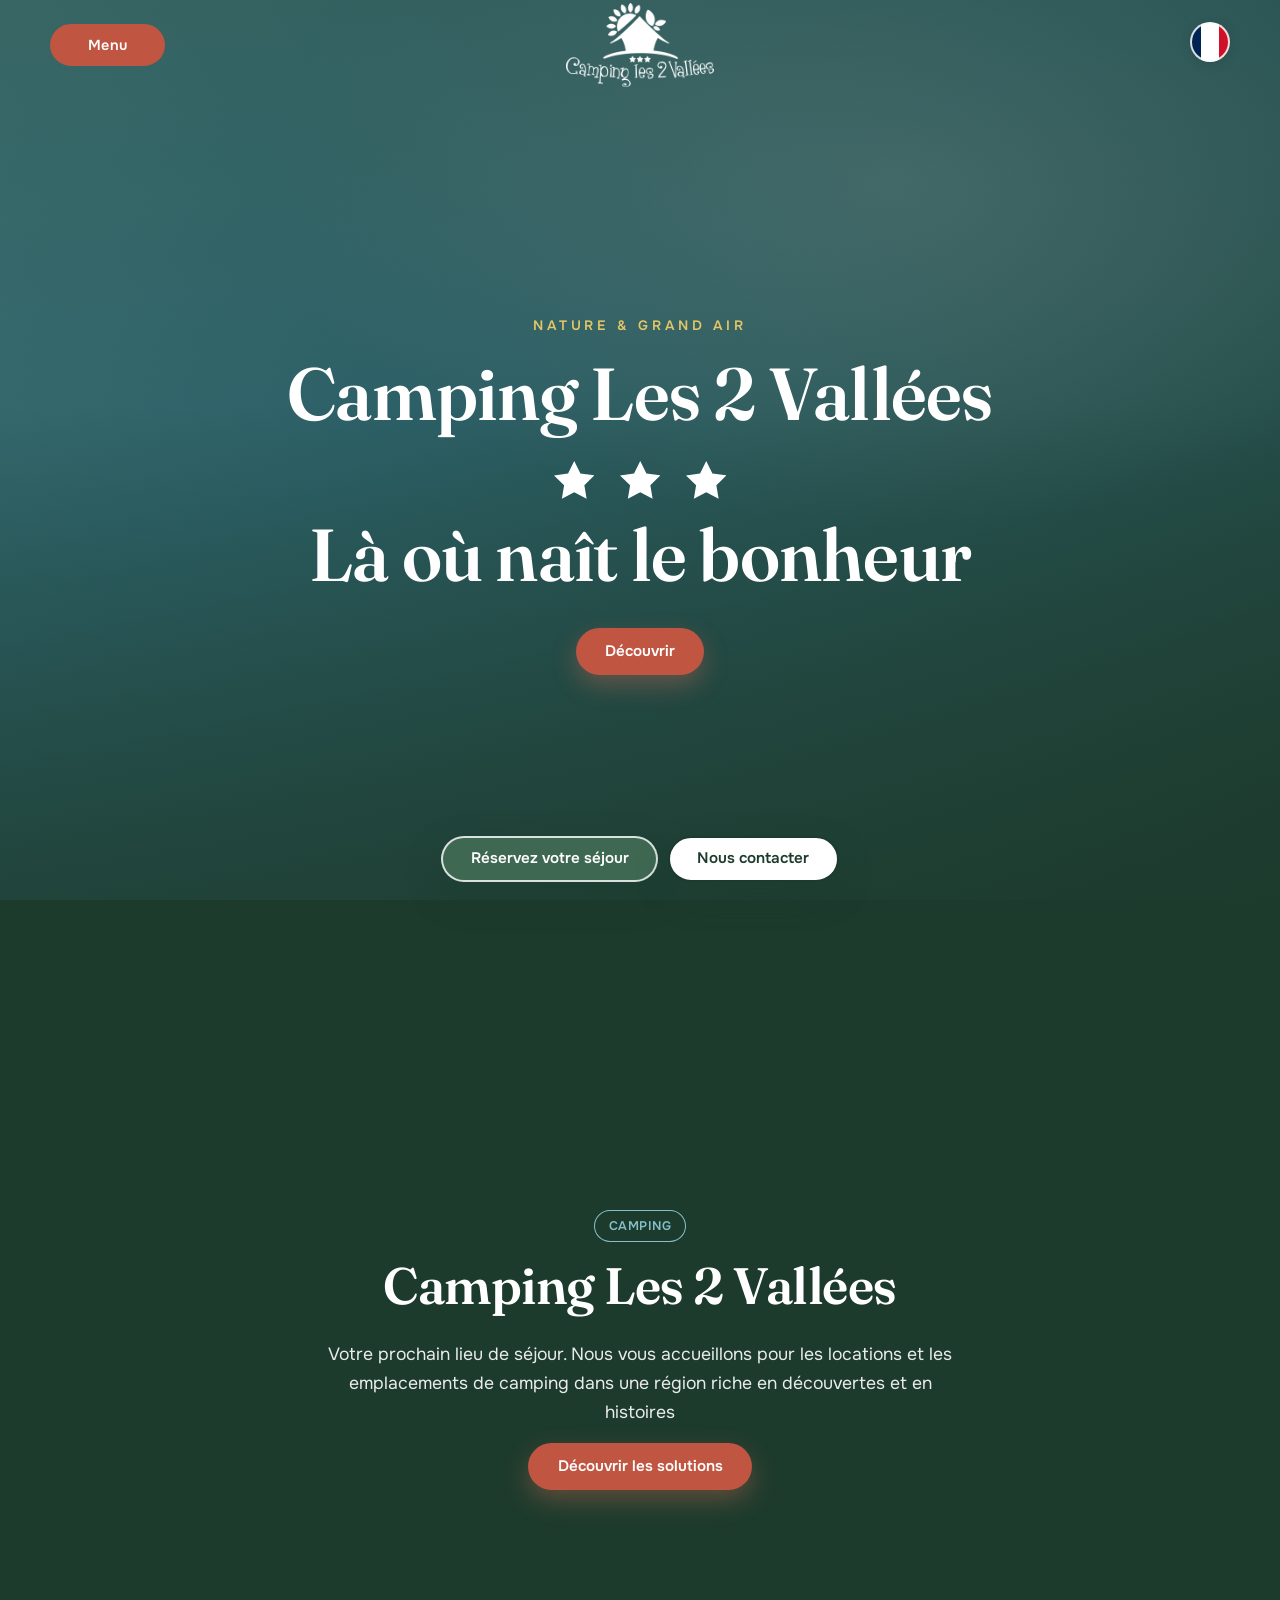
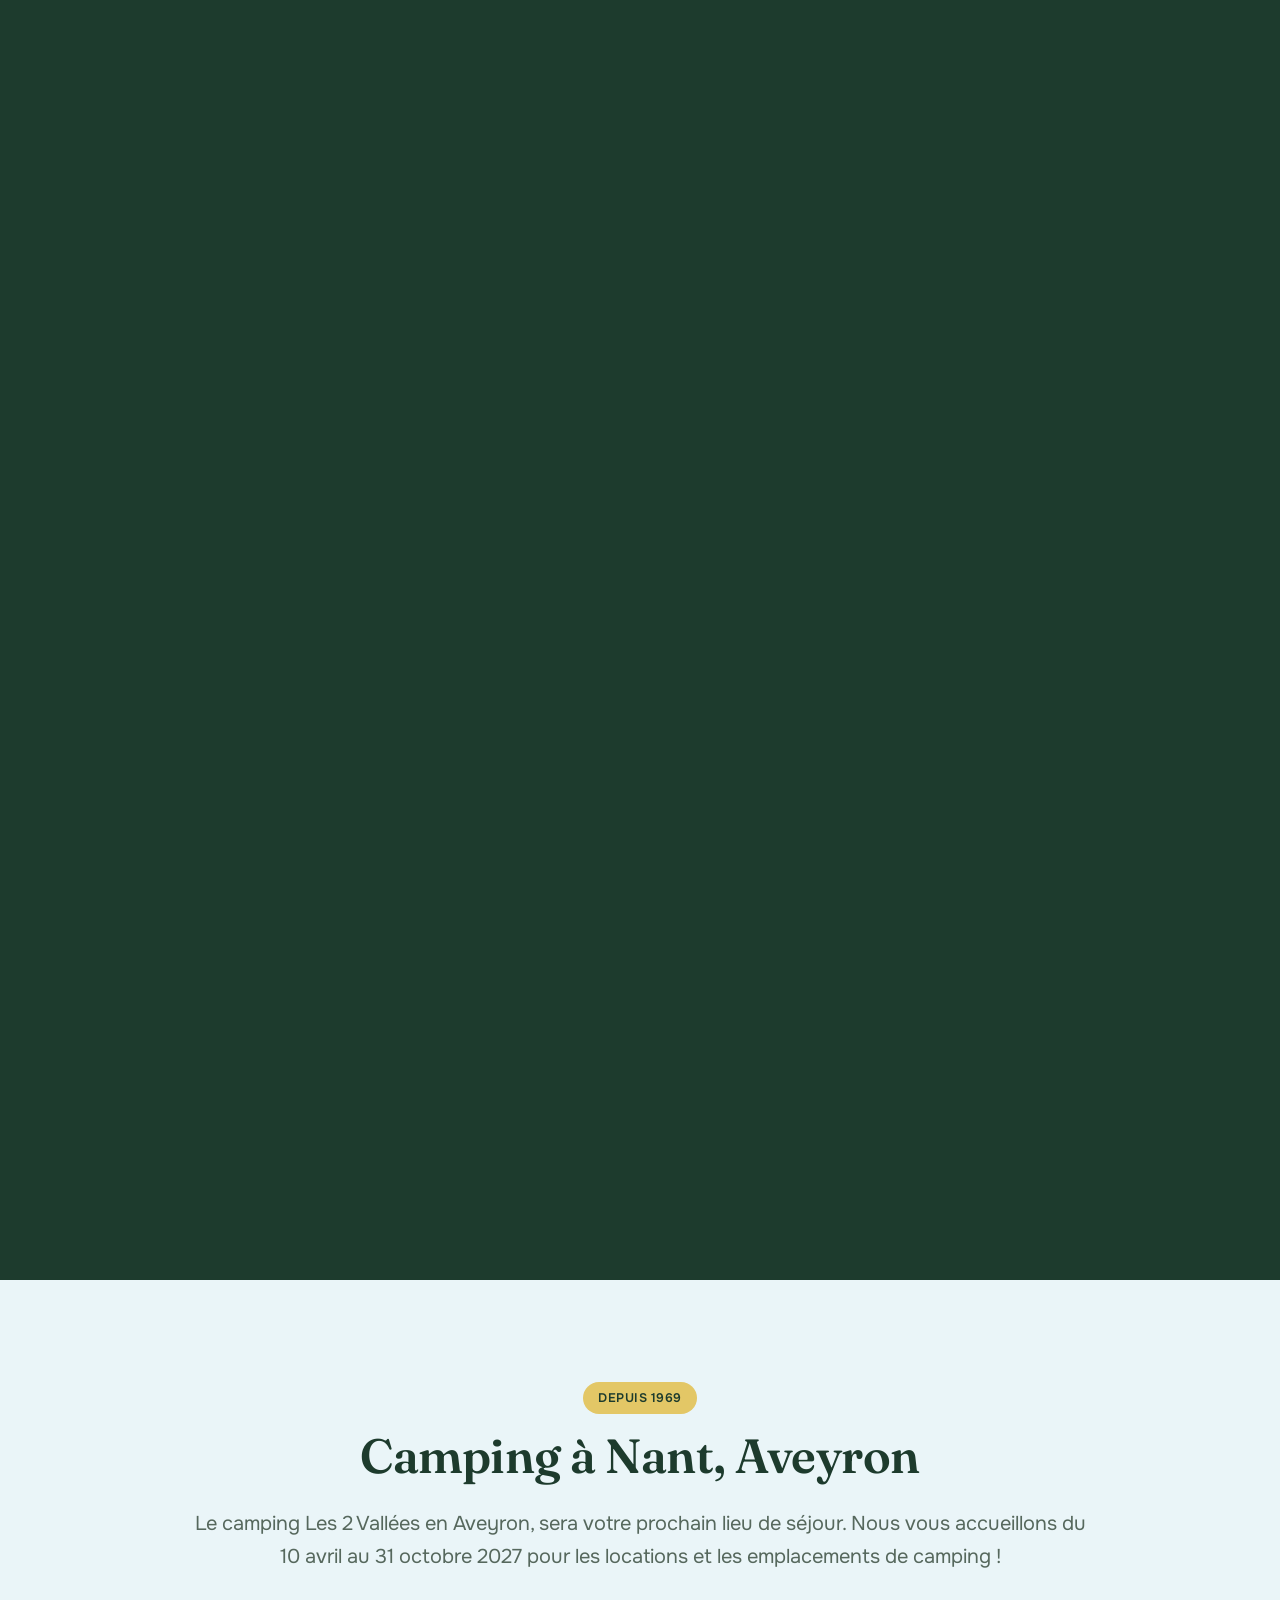
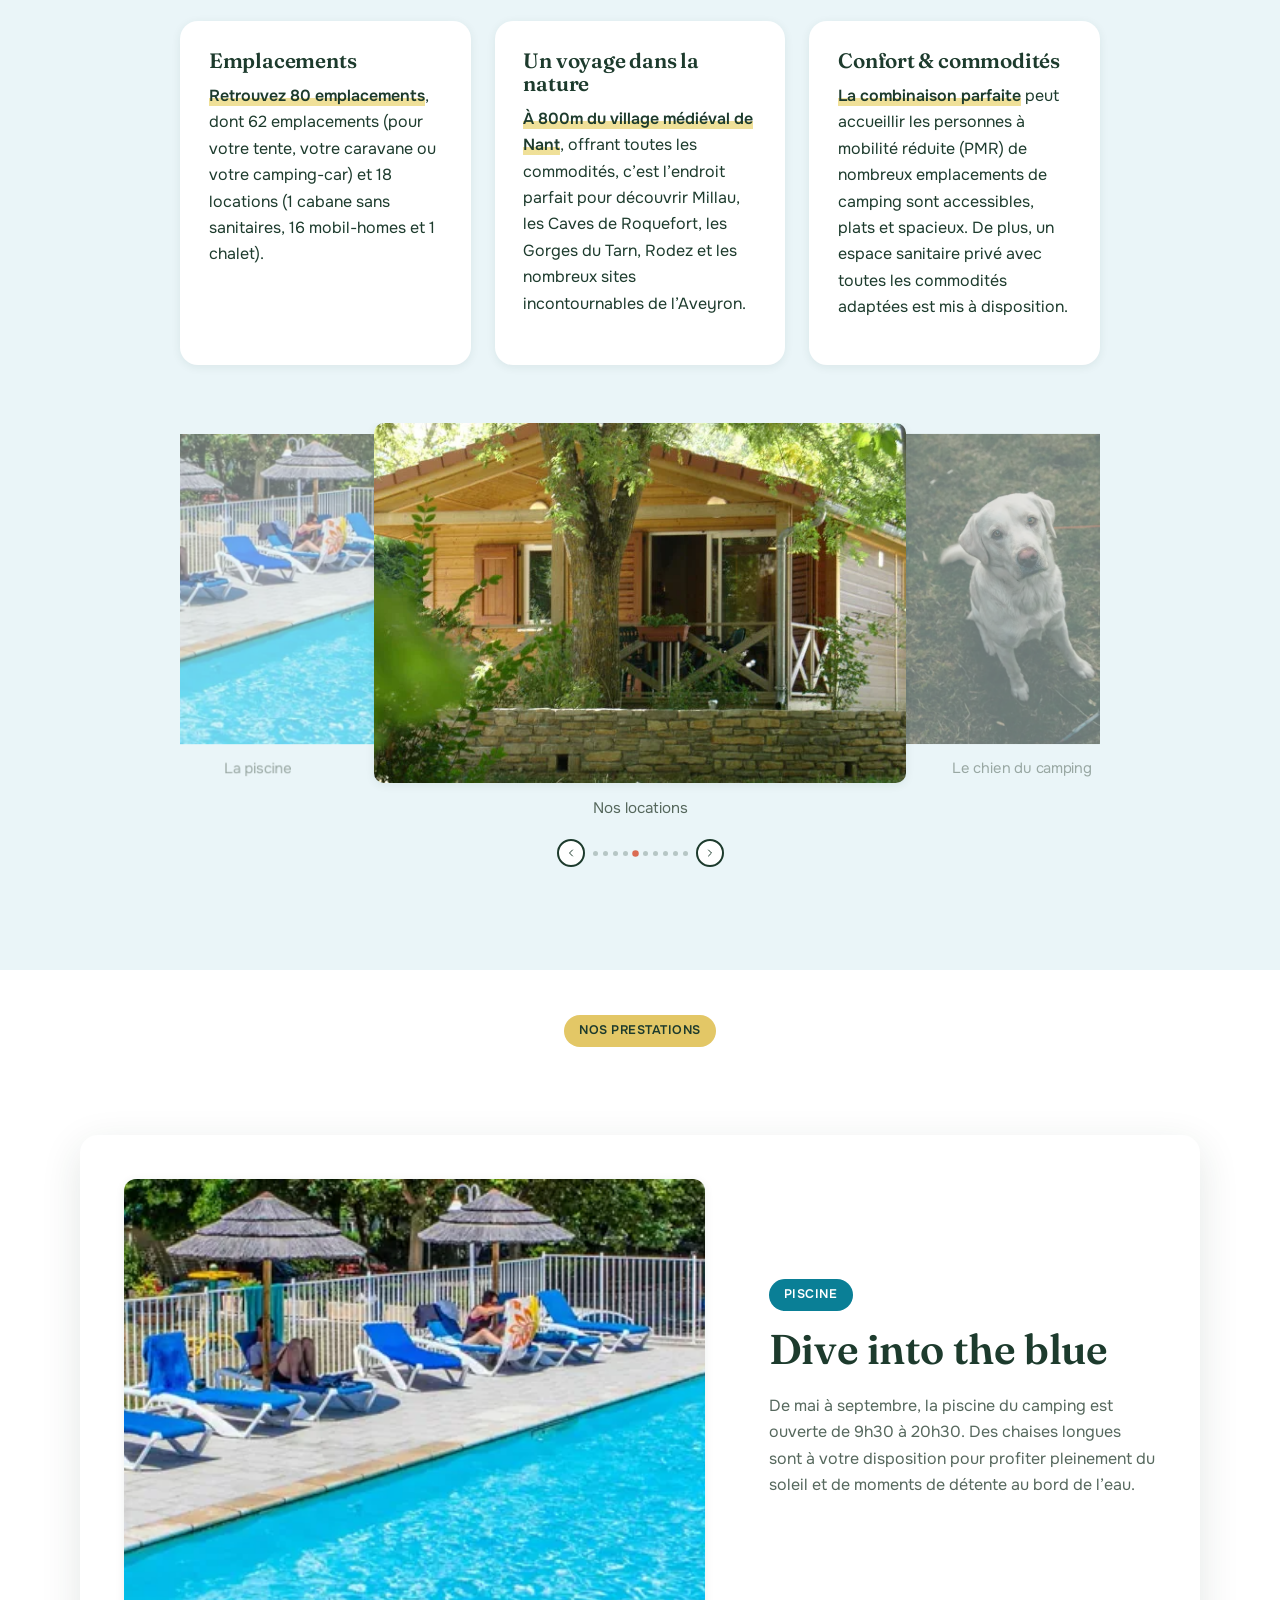
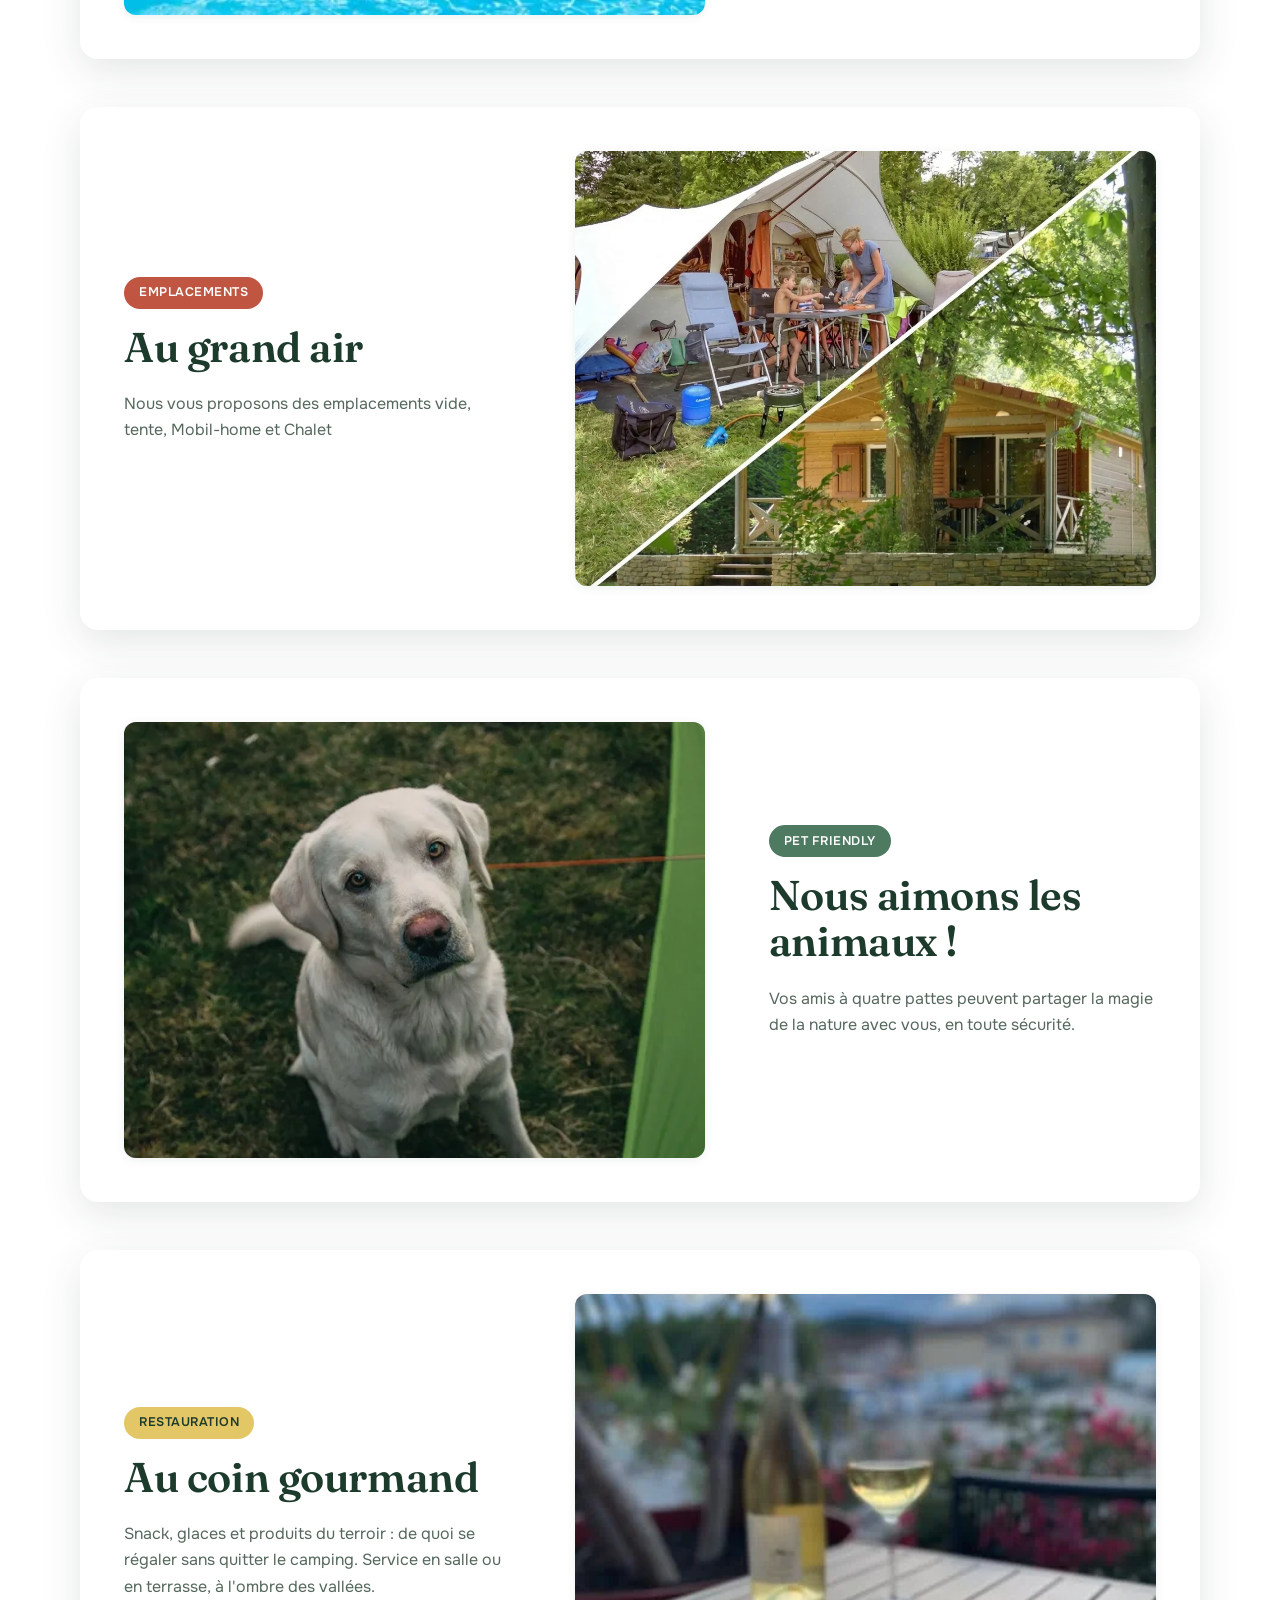
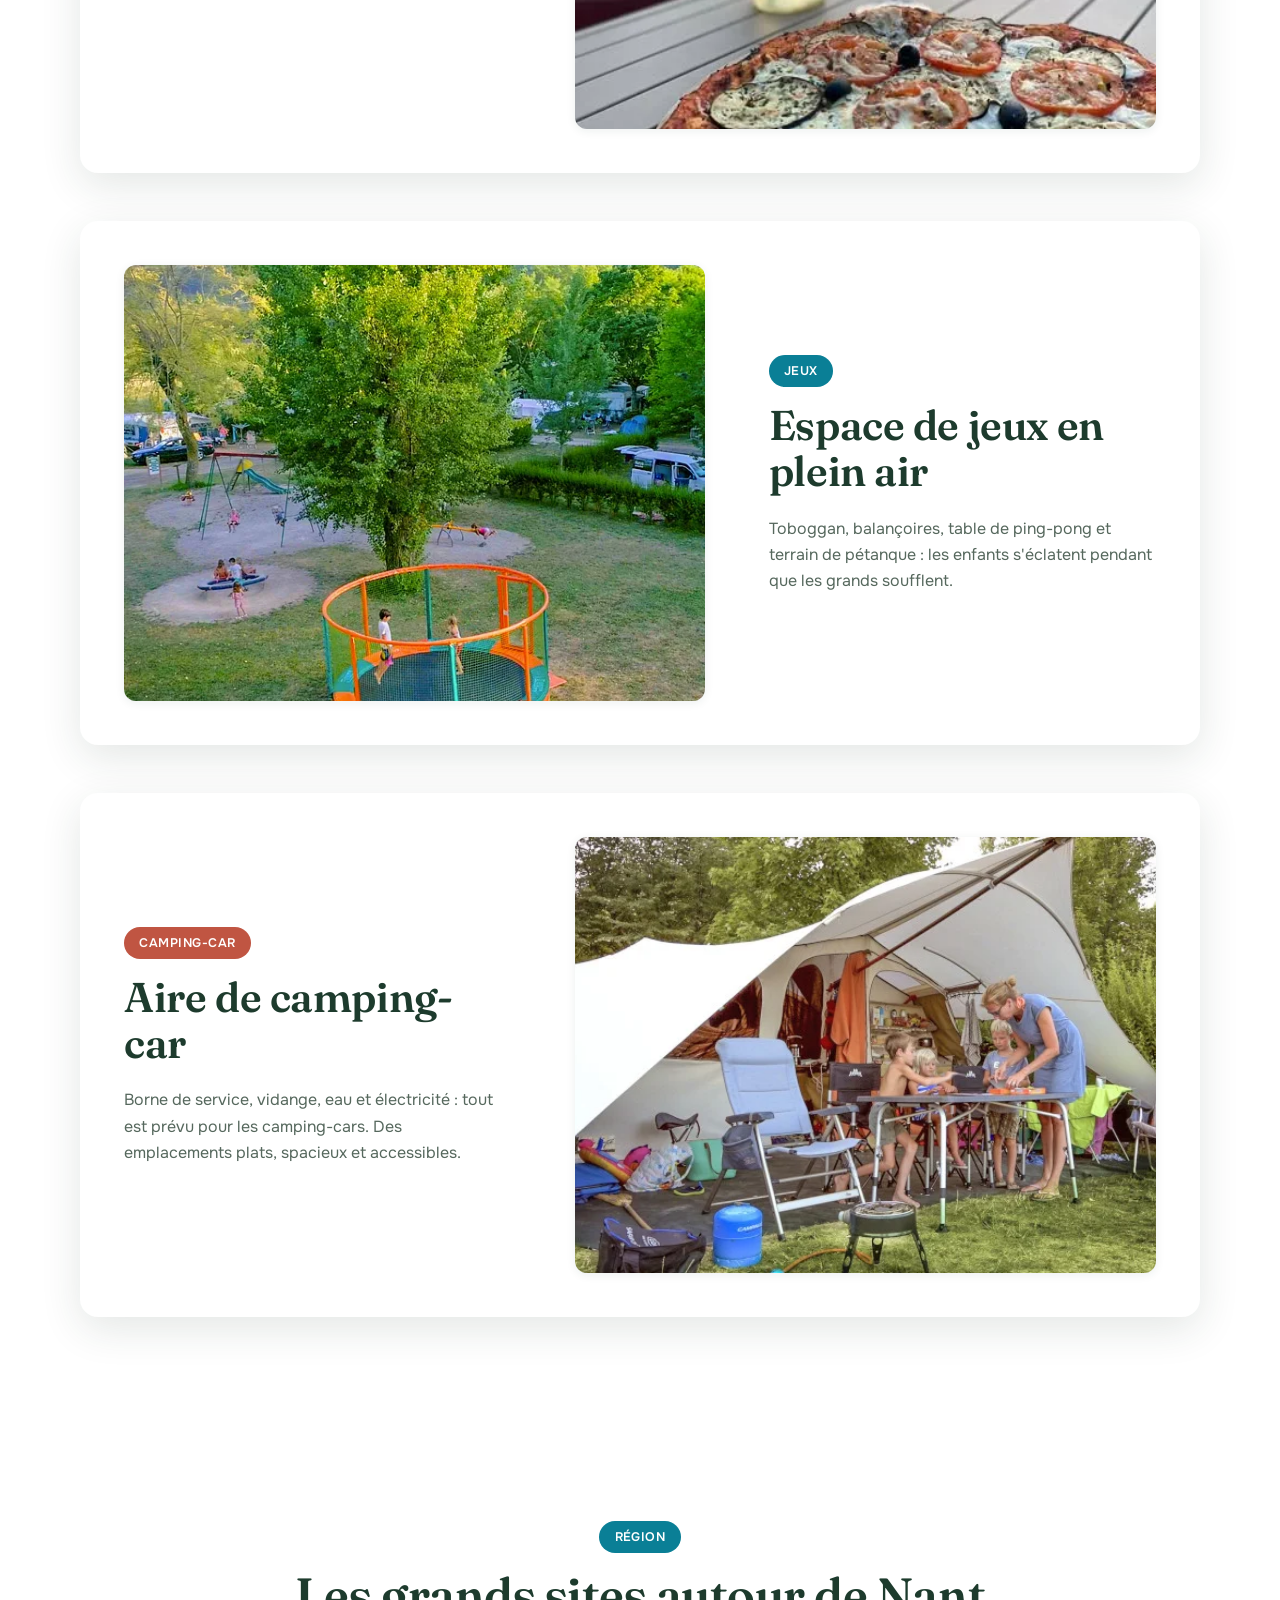
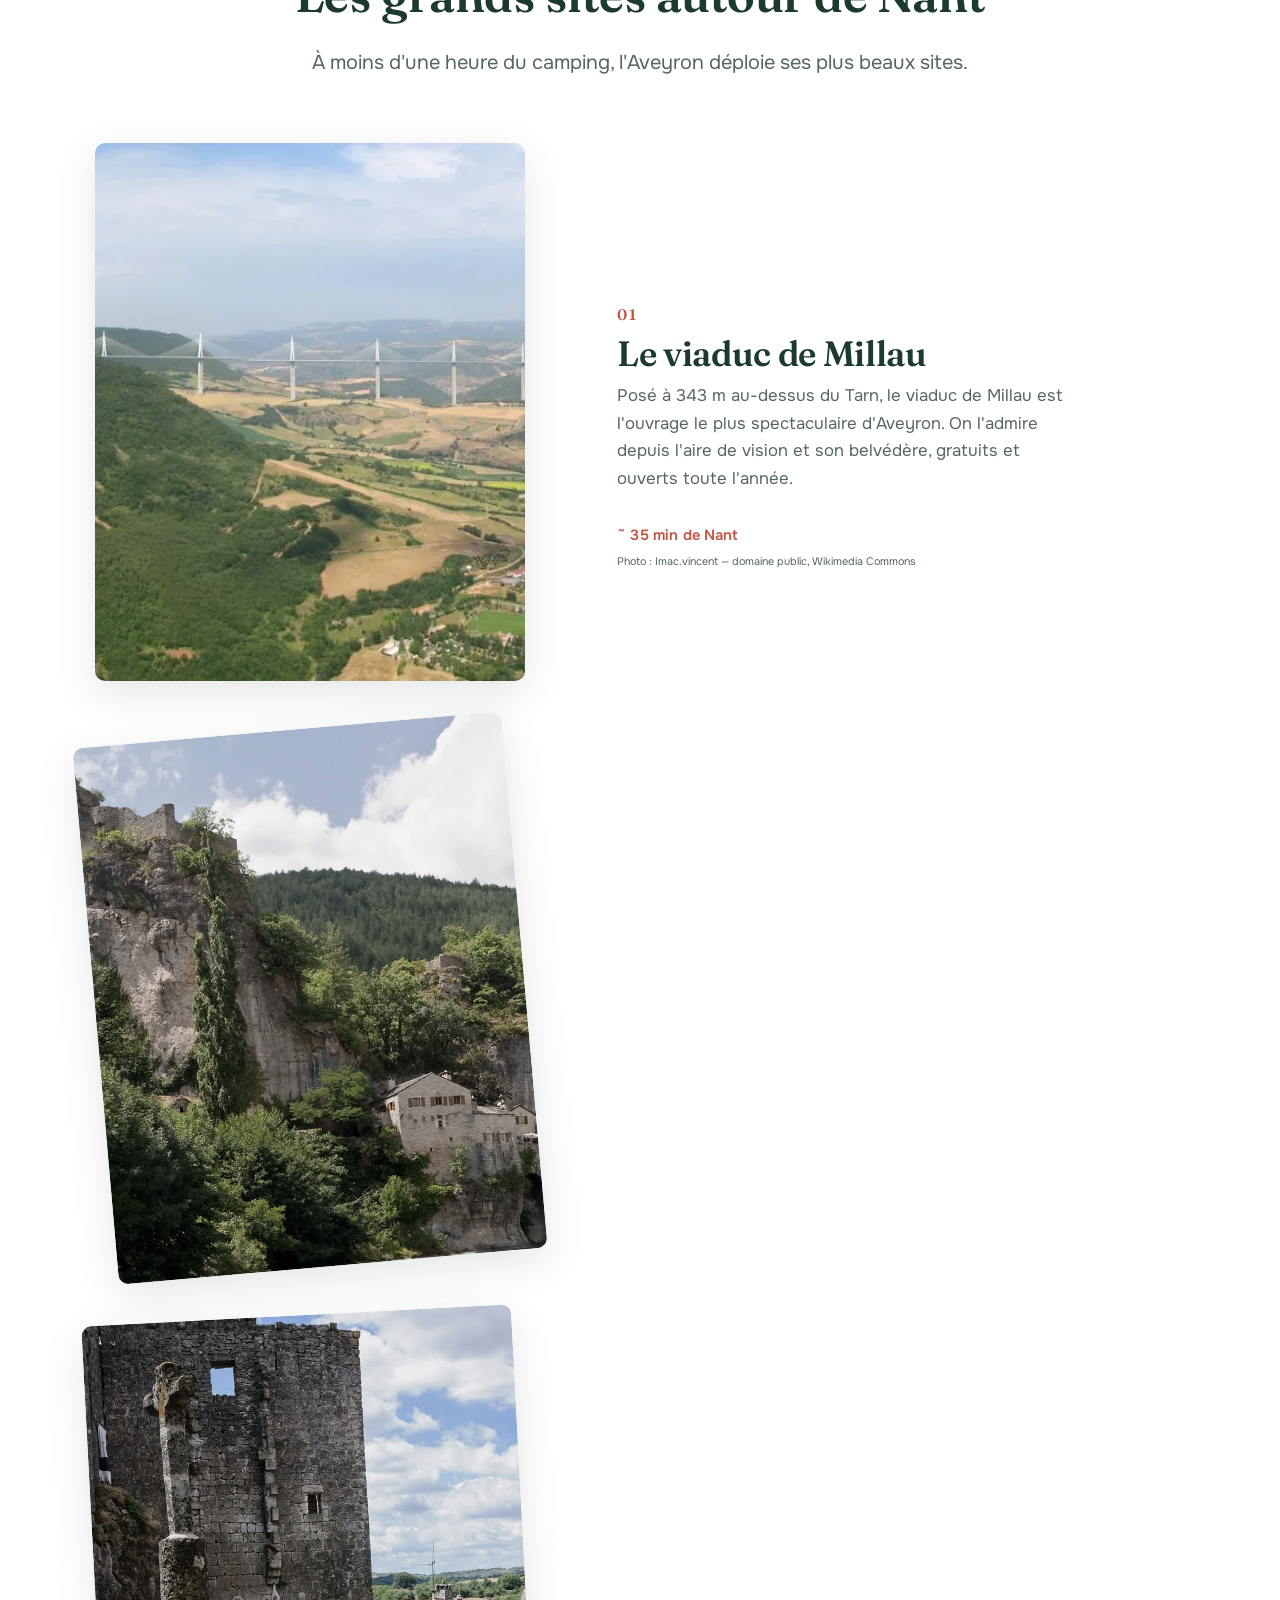
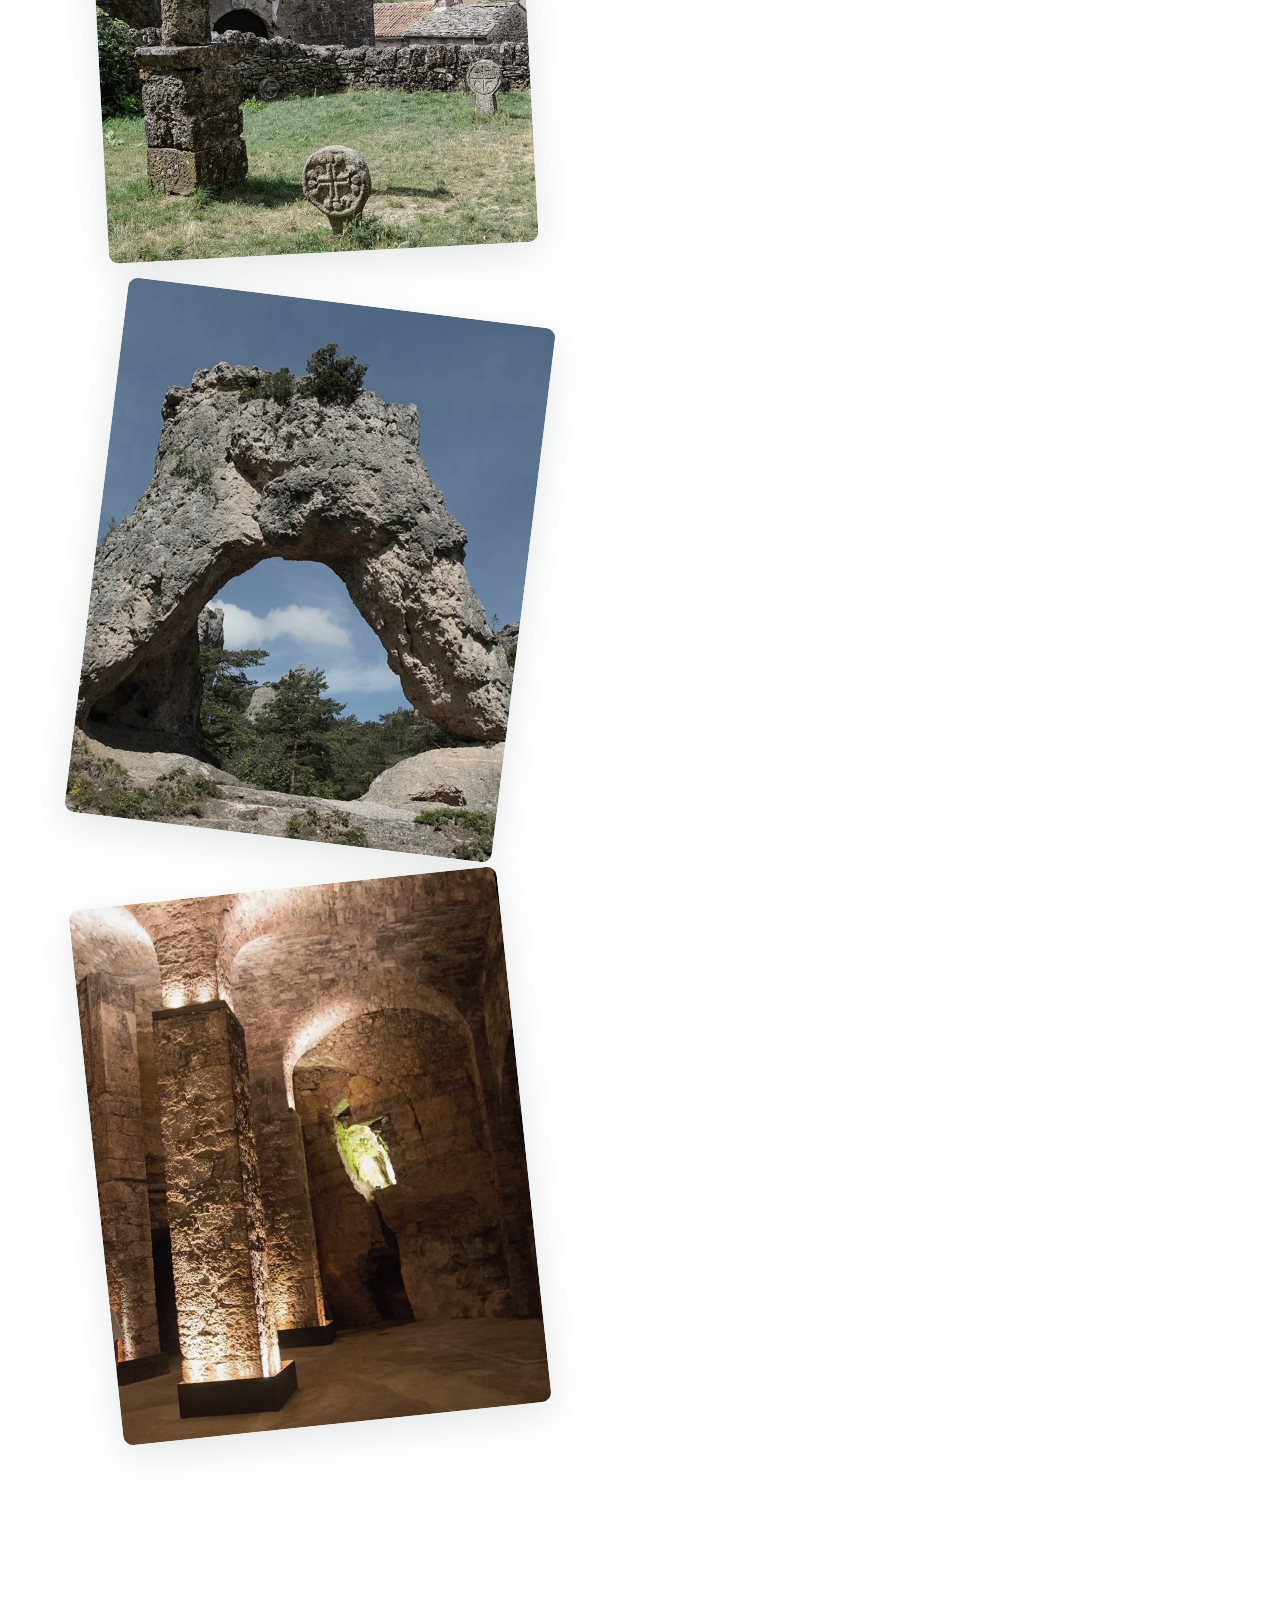
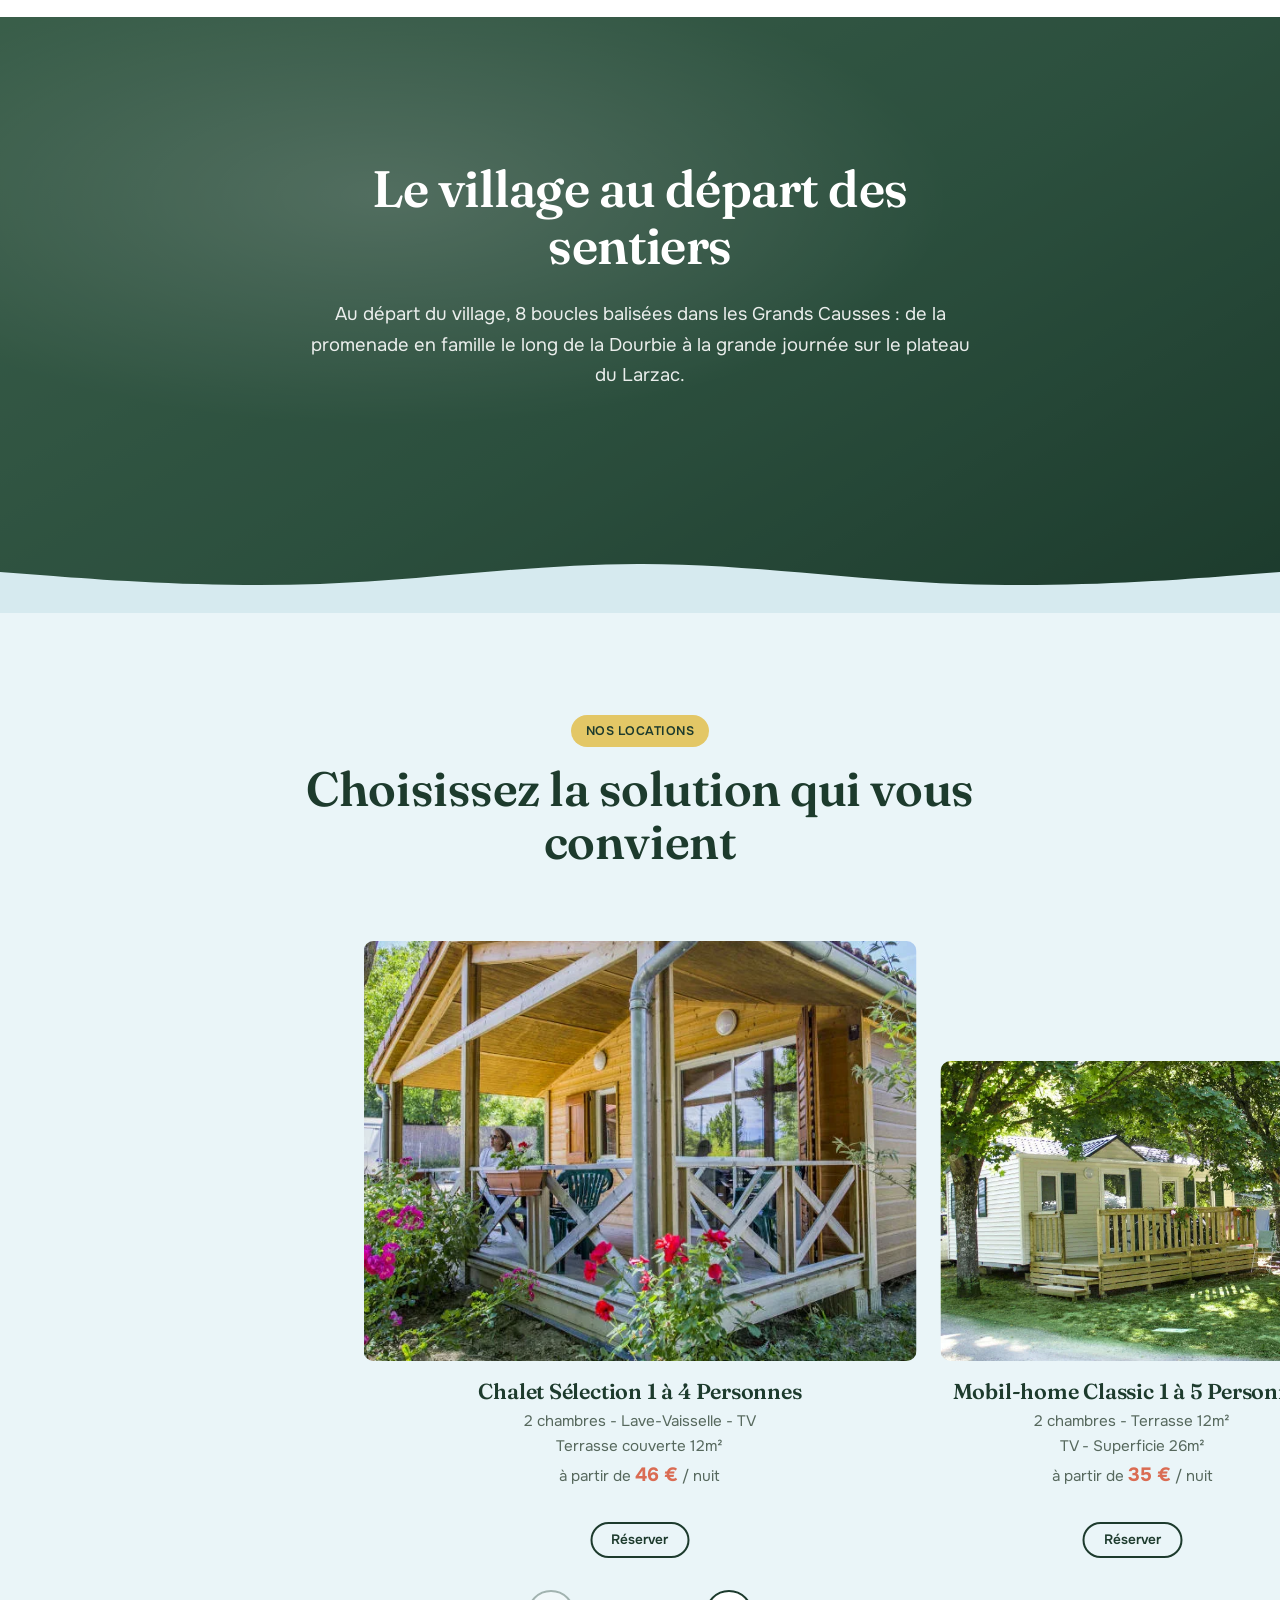
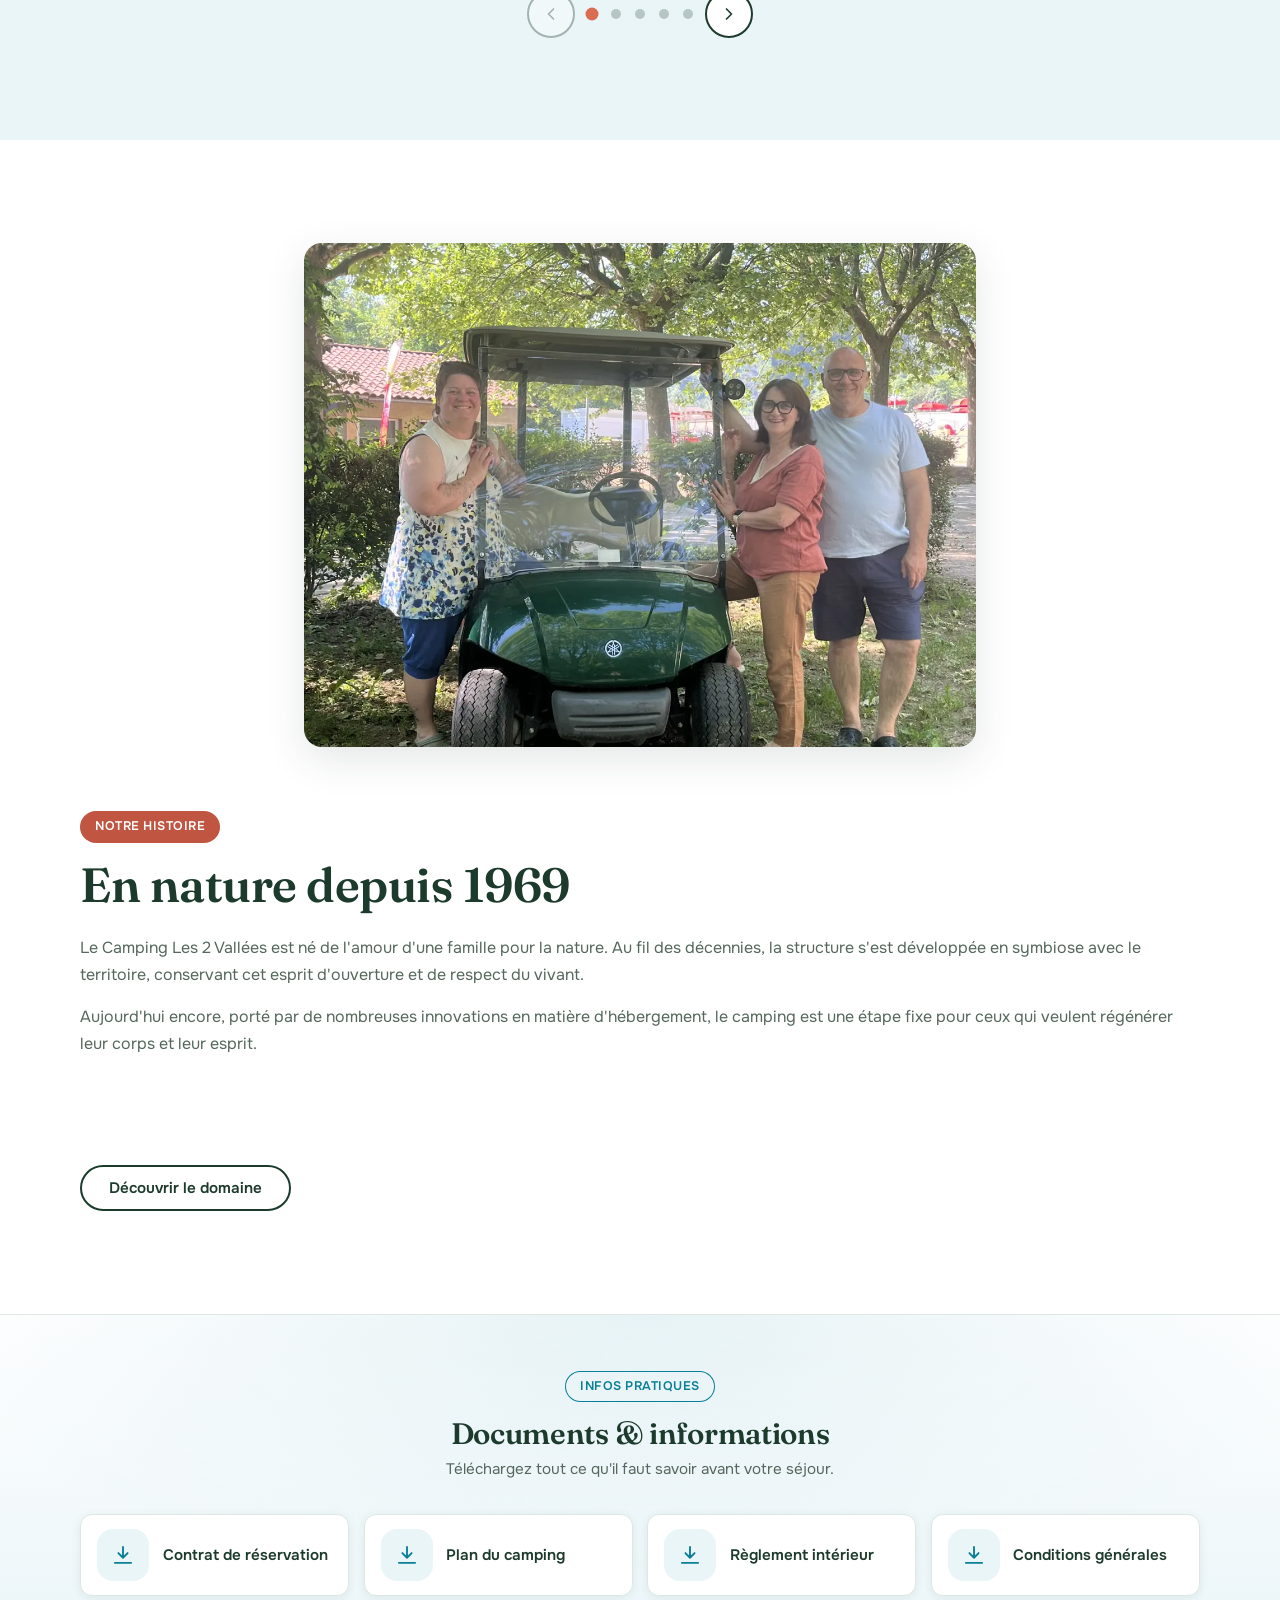
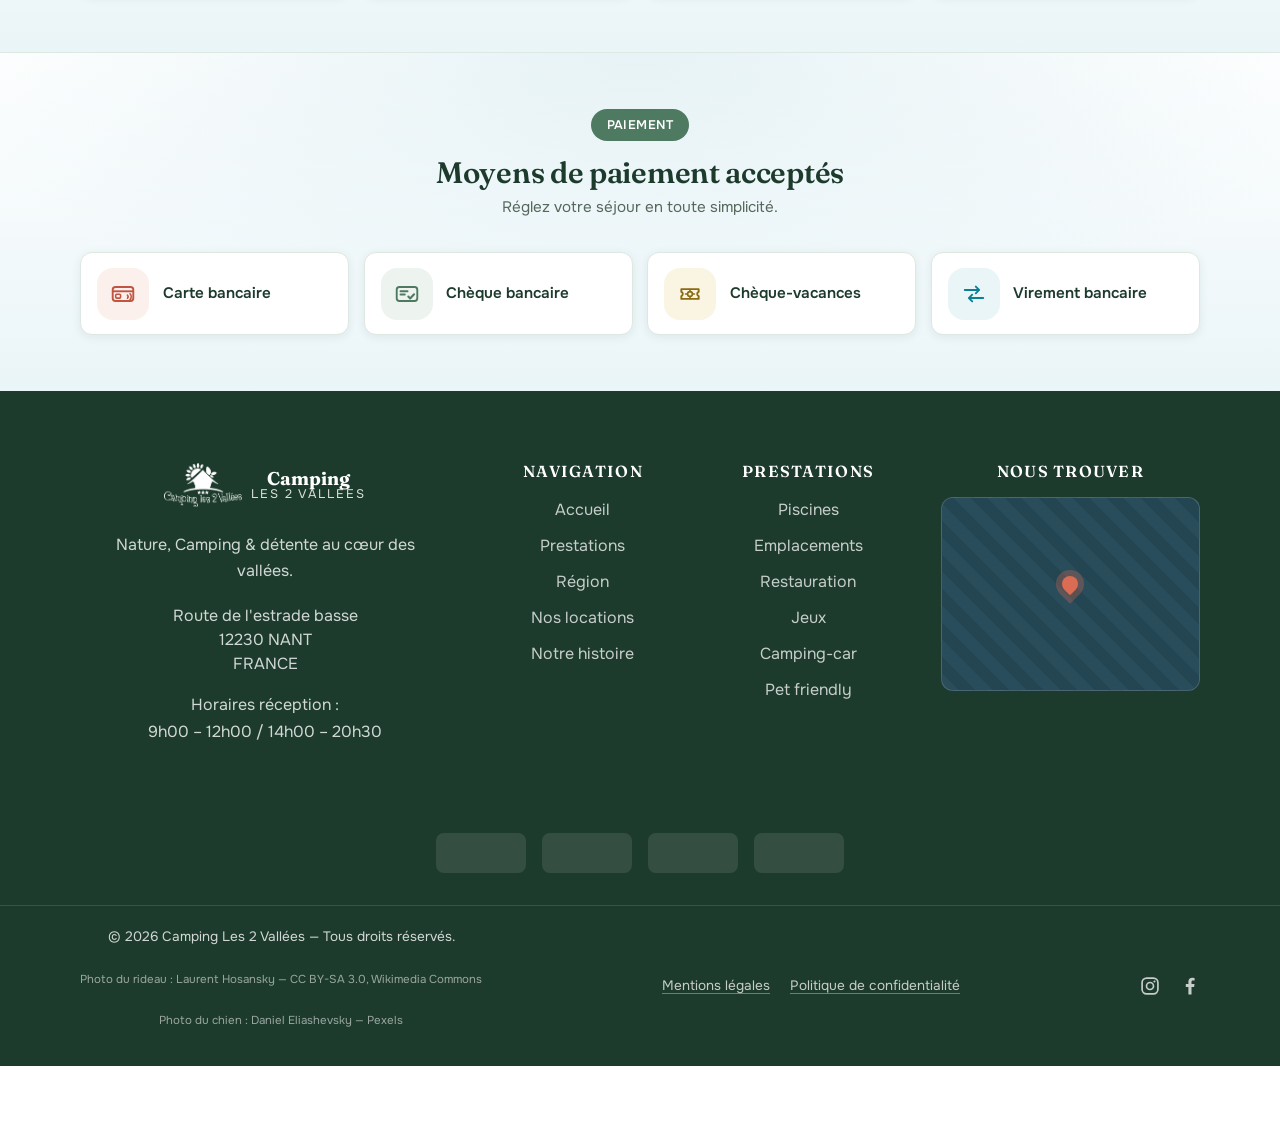
==== index.html @ 7f391863 "chore: initial state before locations refactor" ====
﻿<!doctype html>
<html lang="fr">
  <head>
    <meta charset="UTF-8" />
    <meta name="viewport" content="width=device-width, initial-scale=1.0" />
    <title>Camping Les 2 Vallées — Nature &amp; Glamping</title>
    <meta
      name="description"
      content="Camping Les 2 Vallées : nature, glamping, piscines et activités en pleine nature. Réservez votre séjour."
    />
    <meta name="theme-color" content="#1D3B2D" />

    <!-- Polices locales (Fraunces & Onest, SIL OFL) : @font-face dans style.css,
       aucun appel externe. Préchargement des deux latins du premier rendu
       (les -ext servent plus tard, au besoin, via unicode-range). -->
    <link
      rel="preload"
      href="assets/fonts/fraunces-latin.woff2"
      as="font"
      crossorigin
    />
    <link
      rel="preload"
      href="assets/fonts/onest-latin.woff2"
      as="font"
      crossorigin
    />
    <link rel="stylesheet" href="css/style.min.css?v=48" />
    <link rel="icon" href="favicon.png" />
    <link rel="apple-touch-icon" href="apple-touch-icon.png" />
    <!-- Pas de referer qui fuite vers les plateformes externes (réservation). -->
    <meta name="referrer" content="strict-origin-when-cross-origin" />
    <!-- CSP : tout est local ; inline conservés pour le hook .js et les
       styles animés posés par le script. À déplacer en en-tête HTTP côté
       hébergeur si l'occasion se présente (la meta CSP est plus limitée). -->
    <meta
      http-equiv="Content-Security-Policy"
      content="default-src 'self'; img-src 'self' data:; media-src 'self'; style-src 'self' 'unsafe-inline'; script-src 'self' 'unsafe-inline'"
    />
    <!-- Réseaux sociaux : DOMAIN À REMPLACER (comme BOOKING.url dans
       js/script.js) pour canonical / og:url / og:image / sitemap.xml. -->
    <link rel="canonical" href="https://www.exemple-domaine.fr/" />
    <meta property="og:type" content="website" />
    <meta
      property="og:title"
      content="Camping Les 2 Vallées — Nature &amp; Glamping"
    />
    <meta
      property="og:description"
      content="Camping Les 2 Vallées : nature, glamping, piscines et activités en pleine nature. Réservez votre séjour."
    />
    <meta property="og:url" content="https://www.exemple-domaine.fr/" />
    <meta
      property="og:image"
      content="https://www.exemple-domaine.fr/assets/logo/camping-les-2-vallees.png"
    />
    <meta name="twitter:card" content="summary" />
    <!-- Détection JS (une ligne, en tête) : le burger n'apparaît que si
       le script tourne ; sans JS, la nav reste visible en dur. -->
    <script>
      document.documentElement.classList.add("js");
    </script>
  </head>
  <body data-i18n-page="home">
    <!-- ===================== SPRITE SVG =====================
         Les glyphes Instagram et Facebook, définis une seule fois et repris
         par <use> à tous les endroits où ils servent : le panneau social du
         header (desktop) et la ligne de réseaux sociaux du menu mobile.
         currentColor : la couleur se règle en CSS, un seul endroit à changer. -->
    <svg class="svg-sprite" aria-hidden="true" focusable="false">
      <symbol id="i-instagram" viewBox="0 0 24 24">
        <rect
          x="2.5"
          y="2.5"
          width="19"
          height="19"
          rx="5.5"
          fill="none"
          stroke="currentColor"
          stroke-width="2"
        />
        <circle
          cx="12"
          cy="12"
          r="4.2"
          fill="none"
          stroke="currentColor"
          stroke-width="2"
        />
        <circle cx="17.4" cy="6.6" r="1.3" fill="currentColor" />
      </symbol>
      <!-- Le « f » est étroit : son viewBox est resserré sur le glyphe pour
           qu'il ait la même hauteur visuelle que le cadre de l'Instagram
           (sinon il paraît deux fois plus petit à côté). -->
      <symbol id="i-facebook" viewBox="6.5 2.5 11 20">
        <path
          fill="currentColor"
          d="M13.5 21v-7.6h2.6l.4-3h-3V8.5c0-.87.24-1.46 1.5-1.46h1.6V4.42A21 21 0 0 0 14.3 4.3c-2.33 0-3.9 1.42-3.9 4.03v2.1H7.8v3h2.6V21z"
        />
      </symbol>
    </svg>

    <!-- ===================== HEADER (logo — nav — CTA) ===================== -->
    <header class="header" id="header">
      <div class="header__inner">
        <a
          href="#accueil"
          class="logo"
          aria-label="Camping Les 2 Vallées — Accueil"
        >
          <span class="logo__mark" aria-hidden="true">
            <img
              src="assets/logo/camping-les-2-vallees.png"
              alt=""
              width="338"
              height="192"
              decoding="async"
            />
          </span>
        </a>

        <!-- Deux moitiés de nav : en desktop elles encadrent le logo et se
             déploient en glissant depuis le centre (cf. §9c du CSS) ; en
             =860px elles redeviennent une seule colonne dans le panneau du
             burger. Deux listes distinctes = deux moitiés de largeur
             indépendante, sans casser la sémantique de liste. -->
        <nav
          class="header__nav"
          id="primaryNav"
          aria-label="Navigation principale"
          data-i18n-attr="aria-label:header.navAria"
        >
          <ul class="header__nav-group">
            <li><a href="#accueil" data-i18n="nav.accueil">Accueil</a></li>
            <li>
              <a href="#intro" data-i18n="nav.camping">Camping</a>
            </li>
            <li>
              <a href="#prestation" data-i18n="nav.prestations">Prestations</a>
            </li>
          </ul>
          <ul class="header__nav-group">
            <li><a href="#region" data-i18n="nav.region">Région</a></li>
            <li>
              <a href="#locations" data-i18n="nav.locations">Locations</a>
            </li>
            <li>
              <a href="#informations" data-i18n="nav.infos">Infos</a>
            </li>
            <!-- Réseaux sociaux : sous « Infos », en ligne. Masqués en desktop
                 (cf. §9c du CSS) — la nav desktop les porte dans le panneau
                 déroulant sous la pastille de langue. -->
            <li class="header__nav-social">
              <a
                href="https://www.instagram.com/campingles2vallees.aveyron"
                target="_blank"
                rel="noopener noreferrer nofollow"
                aria-label="Instagram"
              >
                <svg class="social__icon" aria-hidden="true">
                  <use href="#i-instagram" />
                </svg>
              </a>
              <a
                href="https://www.facebook.com/Campingles2Vallees.Aveyron/"
                target="_blank"
                rel="noopener noreferrer nofollow"
                aria-label="Facebook"
              >
                <svg class="social__icon" aria-hidden="true">
                  <use href="#i-facebook" />
                </svg>
              </a>
            </li>
          </ul>
        </nav>

        <!-- Sélecteur de langue : pilule drapeau (FR par défaut) ouvrant un
             petit menu FR / EN (UK) / NL. Le fond du bouton est le drapeau de
             la langue active (cf. §29 du CSS). Sans JS : masqué, le site reste
             en français. -->
        <div class="lang" id="langSwitch">
          <button
            class="lang__btn lang__btn--fr"
            type="button"
            aria-haspopup="true"
            aria-expanded="false"
            aria-controls="langMenu"
            aria-label="Changer de langue"
            title="Changer de langue"
            data-i18n-attr="aria-label:header.langAria, title:header.langAria"
          ></button>
          <ul class="lang__menu" id="langMenu" hidden>
            <li>
              <button
                class="lang__opt"
                type="button"
                data-lang="fr"
                aria-pressed="true"
              >
                <span
                  class="lang__flag lang__flag--fr"
                  aria-hidden="true"
                ></span
                >Français<span class="lang__default" data-i18n="js.langDefault"
                  >défaut</span
                >
              </button>
            </li>
            <li>
              <button class="lang__opt" type="button" data-lang="en">
                <span
                  class="lang__flag lang__flag--en"
                  aria-hidden="true"
                ></span
                >English
              </button>
            </li>
            <li>
              <button class="lang__opt" type="button" data-lang="nl">
                <span
                  class="lang__flag lang__flag--nl"
                  aria-hidden="true"
                ></span
                >Nederlands
              </button>
            </li>
          </ul>
        </div>

        <!-- Bouton d'ouverture : burger (3 traits) en =860px, bouton texte
             « Menu » en desktop — même bouton, même bascule, deux habits.
             Il se change en croix à l'ouverture (cf. §9c du CSS).
             Sans JS la classe .js est absente ? bouton masqué, nav visible. -->
        <button
          class="header__burger"
          type="button"
          data-label="Menu"
          aria-expanded="false"
          aria-controls="primaryNav"
          aria-label="Ouvrir le menu"
          data-i18n-attr="aria-label:js.menuOpen"
        >
          <span class="header__burger-bars" aria-hidden="true">
            <span></span><span></span><span></span>
          </span>
        </button>
      </div>

      <!-- Bloc social : les deux réseaux sortent sous la pastille de langue,
           hors de la barre, quand la nav est ouverte (desktop seulement —
           cf. §29b du CSS). Il est enfant du .header et non du .lang : c'est
           ce qui lui permet de courir jusqu'au bord droit de l'écran. -->
      <div class="social-drop">
        <a
          href="https://www.instagram.com/campingles2vallees.aveyron"
          target="_blank"
          rel="noopener noreferrer nofollow"
          aria-label="Instagram"
        >
          <svg class="social__icon" aria-hidden="true">
            <use href="#i-instagram" />
          </svg>
        </a>
        <a
          href="https://www.facebook.com/Campingles2Vallees.Aveyron/"
          target="_blank"
          rel="noopener noreferrer nofollow"
          aria-label="Facebook"
        >
          <svg class="social__icon" aria-hidden="true">
            <use href="#i-facebook" />
          </svg>
        </a>
      </div>
    </header>

    <main>
      <!-- ===================== HERO ===================== -->
      <section class="hero" id="accueil" data-theme="dark">
        <div class="hero__media" aria-hidden="true">
          <!-- Vidéo du desktop. Pas de src ici, et preload="none" : tant que
               le script n'a pas posé la source, ni le fichier ni la moindre
               octet ne partent. Le script la branche au-dessus de 861px,
               hors mouvement réduit, et la retire en dessous. -->
          <video
            class="hero__video"
            id="heroVideo"
            muted
            loop
            playsinline
            preload="none"
            disablepictureinpicture
          ></video>
          <!-- Carrousel du téléphone : six calques qui se croisent en fondu.
               Les dégradés sont provisoires — chaque --slide-bg deviendra une
               photo, sans rien changer d'autre. -->
          <div class="hero__slides" id="heroSlides">
            <span class="hero__slide hero__slide--1"></span>
            <span class="hero__slide hero__slide--2"></span>
            <span class="hero__slide hero__slide--3"></span>
            <span class="hero__slide hero__slide--4"></span>
            <span class="hero__slide hero__slide--5"></span>
            <span class="hero__slide hero__slide--6"></span>
          </div>
        </div>
        <div class="hero__overlay" aria-hidden="true"></div>
        <div class="container hero__content">
          <!-- Fondu d'entrée (.hero-reveal) déclenché par l'animation CSS :
               même courbe et durée que l'ancien .reveal, mais le titre est
               compté comme LCP dès la première peinture (l'observer JS ne
               repousse plus son apparition ni son comptage) -->
          <p class="hero__eyebrow hero-reveal" data-i18n="hero.eyebrow">
            Nature &amp; Grand air
          </p>
          <h1 class="hero__title hero-reveal">
            <!-- Structure fixe, identique dans toutes les langues : titre /
                 ligne d'étoiles (seule instance des SVG, jamais dupliquée dans
                 les traductions) / slogan. data-i18n descend sur les spans
                 de texte — seuls les mots changent selon la langue. -->
            <span data-i18n="hero.title">Camping Les 2 Vallées</span><br />
            <span class="hero__stars" aria-hidden="true">
              <svg class="hero__star" viewBox="0 0 24 24" aria-hidden="true">
                <path
                  d="M12 .587l3.668 7.431L24 9.138l-6 5.847L19.336 23 12 19.117 4.664 23 6 14.985 0 9.138l8.332-1.12z"
                  fill="currentColor"
                />
              </svg>
              <svg class="hero__star" viewBox="0 0 24 24" aria-hidden="true">
                <path
                  d="M12 .587l3.668 7.431L24 9.138l-6 5.847L19.336 23 12 19.117 4.664 23 6 14.985 0 9.138l8.332-1.12z"
                  fill="currentColor"
                />
              </svg>
              <svg class="hero__star" viewBox="0 0 24 24" aria-hidden="true">
                <path
                  d="M12 .587l3.668 7.431L24 9.138l-6 5.847L19.336 23 12 19.117 4.664 23 6 14.985 0 9.138l8.332-1.12z"
                  fill="currentColor"
                />
              </svg> </span
            ><br />
            <span data-i18n="hero.slogan">Là où naît le bonheur</span>
          </h1>
          <p class="hero__subtitle hero-reveal" hidden></p>
          <div class="hero__actions hero-reveal">
            <a href="#prestation" class="btn btn--accent" data-i18n="hero.cta"
              >Découvrir</a
            >
          </div>
        </div>
      </section>

      <!-- ===================== SIPARIO (rideau épinglé qui révèle le contenu) ===================== -->
      <section class="sipario" id="sipario" data-theme="dark">
        <div class="sipario__sticky">
          <!-- Contenu révélé entre les deux rideaux -->
          <div class="sipario__content">
            <span class="badge badge--cyan">Camping</span>
            <h2 class="sipario__title">Camping Les 2 Vallées</h2>
            <p data-i18n="sipario.p">
              Votre prochain lieu de séjour. Nous vous accueillons pour les
              locations et les emplacements de camping dans une région riche en
              découvertes et en histoires
            </p>
            <a href="#locations" class="btn btn--accent" data-i18n="sipario.cta"
              >Découvrir les solutions</a
            >
          </div>
          <!-- Les deux panneaux du rideau -->
          <div
            class="sipario__panel sipario__panel--left"
            data-curtain="left"
            aria-hidden="true"
          ></div>
          <div
            class="sipario__panel sipario__panel--right"
            data-curtain="right"
            aria-hidden="true"
          ></div>
        </div>
      </section>

      <!-- ===================== INTRO ===================== -->
      <section class="section intro" id="intro">
        <div class="container intro__inner">
          <span class="badge badge--yellow reveal" data-i18n="intro.badge"
            >Depuis 1969</span
          >
          <h2 class="section__title reveal" data-i18n="intro.title">
            Camping à Nant, Aveyron
          </h2>
          <p class="lead reveal" data-i18n="intro.lead">
            Le camping Les 2 Vallées en Aveyron, sera votre prochain lieu de
            séjour. Nous vous accueillons du 10 avril au 31 octobre 2027 pour
            les locations et les emplacements de camping !
          </p>
          <div class="intro__grid">
            <article class="intro__card reveal">
              <h3 data-i18n="intro.c1.title">Emplacements</h3>
              <p data-i18n="intro.c1.p">
                <span class="mark">Retrouvez 80 emplacements</span>, dont 62
                emplacements (pour votre tente, votre caravane ou votre
                camping-car) et 18 locations (1 cabane sans sanitaires, 16
                mobil-homes et 1 chalet).
              </p>
            </article>
            <article class="intro__card reveal">
              <h3 data-i18n="intro.c2.title">Un voyage dans la nature</h3>
              <p data-i18n="intro.c2.p">
                <span class="mark">À 800m du village médiéval de Nant</span>,
                offrant toutes les commodités, c’est l’endroit parfait pour
                découvrir Millau, les Caves de Roquefort, les Gorges du Tarn,
                Rodez et les nombreux sites incontournables de l’Aveyron.
              </p>
            </article>
            <article class="intro__card reveal">
              <h3 data-i18n="intro.c3.title">Confort &amp; commodités</h3>
              <p data-i18n="intro.c3.p">
                <span class="mark">La combinaison parfaite</span> peut
                accueillir les personnes à mobilité réduite (PMR) de nombreux
                emplacements de camping sont accessibles, plats et spacieux. De
                plus, un espace sanitaire privé avec toutes les commodités
                adaptées est mis à disposition.
              </p>
            </article>
          </div>

          <!-- Carrousel photos du camping : même composant que le slider
               « Nos locations ». Photos dans le dossier dédié
               assets/img/camping/ (ajouter un <li> = une photo de plus). -->
          <div
            class="slider camping__slider"
            id="campGallerySlider"
            tabindex="0"
            role="region"
            aria-label="Carrousel des photos du camping"
            aria-roledescription="carrousel"
            data-i18n-attr="aria-label:campGallery.sliderAria, aria-roledescription:js.role"
          >
            <div class="slider__viewport camping__viewport">
              <ul class="slider__track camping__track" id="campGalleryTrack">
                <li class="camp-card">
                  <img
                    class="camp-card__media"
                    src="assets/img/camping/camping-riviere-tarn_resultat.webp"
                    width="1200"
                    height="800"
                    alt="Le camping au bord du Tarn"
                    loading="eager"
                    decoding="async"
                  />
                  <p class="camp-card__caption">Le camping au bord du Tarn</p>
                </li>
                <li class="camp-card">
                  <img
                    class="camp-card__media"
                    src="assets/img/camping/emplacement.webp"
                    width="1200"
                    height="800"
                    alt="Emplacements spacieux du camping"
                    loading="lazy"
                    decoding="async"
                  />
                  <p class="camp-card__caption">Emplacements spacieux</p>
                </li>
                <li class="camp-card">
                  <img
                    class="camp-card__media"
                    src="assets/img/camping/IMG_1022-scaled_resultat.webp"
                    width="1200"
                    height="800"
                    alt="Vue d'ensemble du camping Les 2 Vallées"
                    loading="lazy"
                    decoding="async"
                  />
                  <p class="camp-card__caption">Vue du camping</p>
                </li>
                <li class="camp-card">
                  <img
                    class="camp-card__media"
                    src="assets/img/camping/piscine.webp"
                    width="1200"
                    height="800"
                    alt="La piscine du camping"
                    loading="lazy"
                    decoding="async"
                  />
                  <p class="camp-card__caption">La piscine</p>
                </li>
                <li class="camp-card">
                  <img
                    class="camp-card__media"
                    src="assets/img/camping/chalet.webp"
                    width="1200"
                    height="800"
                    alt="Chalet du camping"
                    loading="lazy"
                    decoding="async"
                  />
                  <p class="camp-card__caption">Nos locations</p>
                </li>
                <li class="camp-card">
                  <img
                    class="camp-card__media"
                    src="assets/img/camping/dog-camping.webp"
                    width="1200"
                    height="800"
                    alt="Le chien au camping Les 2 Vallées"
                    loading="lazy"
                    decoding="async"
                  />
                  <p class="camp-card__caption">Le chien du camping</p>
                </li>
                <li class="camp-card">
                  <img
                    class="camp-card__media"
                    src="assets/img/camping/jeux.webp"
                    width="1200"
                    height="800"
                    alt="L'espace jeux pour enfants du camping"
                    loading="lazy"
                    decoding="async"
                  />
                  <p class="camp-card__caption">L'espace jeux pour enfants</p>
                </li>
                <li class="camp-card">
                  <img
                    class="camp-card__media"
                    src="assets/img/camping/resto.webp"
                    width="1200"
                    height="800"
                    alt="La restauration du camping Les 2 Vallées"
                    loading="lazy"
                    decoding="async"
                  />
                  <p class="camp-card__caption">La restauration</p>
                </li>
                <li class="camp-card">
                  <img
                    class="camp-card__media"
                    src="assets/img/camping/plan-camping-deux-vallees-1_resultat.webp"
                    width="1200"
                    height="800"
                    alt="Le plan du camping Les 2 Vallées"
                    loading="lazy"
                    decoding="async"
                  />
                  <p class="camp-card__caption">Le plan du camping</p>
                </li>
                <li class="camp-card">
                  <img
                    class="camp-card__media"
                    src="assets/img/camping/gorges-du-tarn.webp"
                    width="1200"
                    height="800"
                    alt="Les Gorges du Tarn, à proximité du camping"
                    loading="lazy"
                    decoding="async"
                  />
                  <p class="camp-card__caption">Les Gorges du Tarn</p>
                </li>
              </ul>
            </div>

            <div class="slider__nav camping__nav">
              <button
                class="slider__arrow"
                id="prevCamp"
                type="button"
                aria-label="Photo précédente"
                data-i18n-attr="aria-label:js.campPrev"
              >
                <svg
                  viewBox="0 0 24 24"
                  width="20"
                  height="20"
                  aria-hidden="true"
                >
                  <path
                    d="M15 6l-6 6 6 6"
                    fill="none"
                    stroke="currentColor"
                    stroke-width="2"
                    stroke-linecap="round"
                    stroke-linejoin="round"
                  />
                </svg>
              </button>
              <div
                class="slider__dots"
                id="campDots"
                role="group"
                aria-label="Choisir la photo"
                data-i18n-attr="aria-label:campGallery.dotsAria"
              ></div>
              <button
                class="slider__arrow"
                id="nextCamp"
                type="button"
                aria-label="Photo suivante"
                data-i18n-attr="aria-label:js.campNext"
              >
                <svg
                  viewBox="0 0 24 24"
                  width="20"
                  height="20"
                  aria-hidden="true"
                >
                  <path
                    d="M9 6l6 6-6 6"
                    fill="none"
                    stroke="currentColor"
                    stroke-width="2"
                    stroke-linecap="round"
                    stroke-linejoin="round"
                  />
                </svg>
              </button>
            </div>
          </div>
        </div>
      </section>

      <!-- ===================== BLOCS ALTERNÉS ===================== -->

      <div class="container features__head">
        <span class="badge badge--yellow reveal" data-i18n="feat.badge"
          >Nos Prestations</span
        >
      </div>
      <section class="section features" id="prestation">
        <div class="container">
          <article class="feature reveal" id="piscines">
            <img
              class="feature__media img img--pool"
              src="assets/img/piscine.webp"
              srcset="
                assets/img/piscine-560.webp  560w,
                assets/img/piscine.webp     1200w
              "
              sizes="(max-width: 639px) 88vw, 640px"
              width="1200"
              height="900"
              alt="Piscines en pleine nature"
              loading="lazy"
              decoding="async"
              data-i18n-attr="alt:f1.media"
            />
            <div class="feature__body">
              <span class="badge badge--blue" data-i18n="f1.badge"
                >Piscine</span
              >
              <h2 class="feature__title" data-i18n="f1.title">
                Dive into the blue
              </h2>
              <p data-i18n="f1.p">
                De mai à septembre, la piscine du camping est ouverte de 9h30 à
                20h30. Des chaises longues sont à votre disposition pour
                profiter pleinement du soleil et de moments de détente au bord
                de l’eau.
              </p>
            </div>
          </article>

          <article class="feature feature--reverse reveal" id="restauration">
            <div class="feature__media img" aria-hidden="true">
              <!-- Photo en <img> lazy ; le grain (motif de points) est fourni
                   par le ::after de .img sur le wrapper — rendu identique.
                   (Un <img> seul ne porte pas de ::after.) -->
              <img
                class="media-fill"
                src="assets/img/prestaSplit.webp"
                width="1152"
                height="928"
                alt=""
                loading="lazy"
                decoding="async"
              />
            </div>
            <div class="feature__body">
              <span class="badge badge--red" data-i18n="f2.badge"
                >Emplacements</span
              >
              <h2 class="feature__title" data-i18n="f2.title">Au grand air</h2>
              <p data-i18n="f2.p">
                Nous vous proposons des emplacements vide, tente, Mobil-home et
                Chalet
              </p>
            </div>
          </article>

          <article class="feature reveal" id="animaux">
            <img
              class="feature__media img img--pet"
              src="assets/img/dog-camping.webp"
              srcset="
                assets/img/dog-camping-560.webp 560w,
                assets/img/dog-camping.webp     666w
              "
              sizes="(max-width: 639px) 88vw, 640px"
              width="1200"
              height="900"
              alt="Chien assis dans l'herbe à côté d'une tente verte"
              loading="lazy"
              decoding="async"
              data-i18n-attr="alt:f3.media"
            />
            <div class="feature__body">
              <span class="badge badge--green" data-i18n="f3.badge"
                >Pet friendly</span
              >
              <h2 class="feature__title" data-i18n="f3.title">
                Nous aimons les animaux&nbsp;!
              </h2>
              <p data-i18n="f3.p">
                Vos amis à quatre pattes peuvent partager la magie de la nature
                avec vous, en toute sécurité.
              </p>
            </div>
          </article>

          <article class="feature feature--reverse reveal" id="resto">
            <img
              class="feature__media img img--resto"
              src="assets/img/resto.webp"
              width="1200"
              height="900"
              alt="Terrasse du snack et produits du terroir"
              loading="lazy"
              decoding="async"
              data-i18n-attr="alt:f4.media"
            />
            <div class="feature__body">
              <span class="badge badge--yellow" data-i18n="f4.badge"
                >Restauration</span
              >
              <h2 class="feature__title" data-i18n="f4.title">
                Au coin gourmand
              </h2>
              <p data-i18n="f4.p">
                Snack, glaces et produits du terroir&nbsp;: de quoi se régaler
                sans quitter le camping. Service en salle ou en terrasse, à
                l'ombre des vallées.
              </p>
            </div>
          </article>

          <article class="feature reveal" id="jeux">
            <img
              class="feature__media img img--games"
              src="assets/img/jeux.webp"
              width="1200"
              height="900"
              alt="Aire de jeux en plein air"
              loading="lazy"
              decoding="async"
              data-i18n-attr="alt:f5.media"
            />
            <div class="feature__body">
              <span class="badge badge--blue" data-i18n="f5.badge">Jeux</span>
              <h2 class="feature__title" data-i18n="f5.title">
                Espace de jeux en plein air
              </h2>
              <p data-i18n="f5.p">
                Toboggan, balançoires, table de ping-pong et terrain de
                pétanque&nbsp;: les enfants s'éclatent pendant que les grands
                soufflent.
              </p>
            </div>
          </article>

          <article class="feature feature--reverse reveal" id="campingcar">
            <img
              class="feature__media img img--service"
              src="assets/img/emplacement.webp"
              width="1200"
              height="900"
              alt="Aire de service pour camping-cars"
              loading="lazy"
              decoding="async"
              data-i18n-attr="alt:f6.media"
            />
            <div class="feature__body">
              <span class="badge badge--red" data-i18n="f6.badge"
                >Camping-car</span
              >
              <h2 class="feature__title" data-i18n="f6.title">
                Aire de camping-car
              </h2>
              <p data-i18n="f6.p">
                Borne de service, vidange, eau et électricité&nbsp;: tout est
                prévu pour les camping-cars. Des emplacements plats, spacieux et
                accessibles.
              </p>
            </div>
          </article>
        </div>
      </section>

      <!-- ===================== RÉGION DECK (mazzo-carte) : photos gauche / texte droite — 5 sites d'Aveyron ===================== -->
      <section class="section deck" id="region">
        <div class="container">
          <div class="section__head reveal">
            <span class="badge badge--blue" data-i18n="region.badge"
              >Région</span
            >
            <h2 class="section__title" data-i18n="region.title">
              Les grands sites autour de Nant
            </h2>
            <p class="lead" data-i18n="region.lead">
              À moins d'une heure du camping, l'Aveyron déploie ses plus beaux
              sites.
            </p>
          </div>

          <div class="deck__layout">
            <!-- Colonne PHOTOS (gauche) : cartes sticky pivotées qui s'empilent -->
            <div class="deck__stack">
              <figure class="deck__card deck__card--0" data-index="0">
                <img
                  class="img img--region1"
                  src="assets/img/viaduc-de-millau.webp"
                  width="1000"
                  height="1250"
                  alt="Le viaduc de Millau dominant la vallée du Tarn"
                  loading="lazy"
                  decoding="async"
                  data-i18n-attr="alt:r1.aria"
                />
              </figure>
              <figure class="deck__card deck__card--1" data-index="1">
                <img
                  class="img img--region2"
                  src="assets/img/gorges-du-tarn.webp"
                  width="1000"
                  height="1250"
                  alt="Le village de Castelbouc accroché à la falaise des gorges du Tarn"
                  loading="lazy"
                  decoding="async"
                  data-i18n-attr="alt:r2.aria"
                />
              </figure>
              <figure class="deck__card deck__card--2" data-index="2">
                <img
                  class="img img--region3"
                  src="assets/img/la-couvertoirade.webp"
                  width="1000"
                  height="1250"
                  alt="Les remparts et le château de La Couvertoirade"
                  loading="lazy"
                  decoding="async"
                  data-i18n-attr="alt:r3.aria"
                />
              </figure>
              <figure class="deck__card deck__card--3" data-index="3">
                <img
                  class="img img--region4"
                  src="assets/img/cite-de-pierres.webp"
                  width="1000"
                  height="1250"
                  alt="La Porte de Mycène, dans le chaos de Montpellier-le-Vieux"
                  loading="lazy"
                  decoding="async"
                  data-i18n-attr="alt:r4.aria"
                />
              </figure>
              <figure class="deck__card deck__card--4" data-index="4">
                <img
                  class="img img--region5"
                  src="assets/img/caves-roquefort.webp"
                  width="1000"
                  height="1250"
                  alt="Galerie d'affinage des caves de Roquefort"
                  loading="lazy"
                  decoding="async"
                  data-i18n-attr="alt:r5.aria"
                />
              </figure>
            </div>

            <!-- Colonne TEXTE (droite) : légendes en flux normal, synchronisées avec les photos -->
            <div class="deck__captions">
              <article class="deck__caption" data-index="0">
                <span class="deck__caption-num">01</span>
                <h3 class="deck__caption-title" data-i18n="r1.title">
                  Le viaduc de Millau
                </h3>
                <p data-i18n="r1.p">
                  Posé à 343&nbsp;m au-dessus du Tarn, le viaduc de Millau est
                  l'ouvrage le plus spectaculaire d'Aveyron. On l'admire depuis
                  l'aire de vision et son belvédère, gratuits et ouverts toute
                  l'année.
                </p>
                <span class="deck__caption-time" data-i18n="r1.time"
                  >˜ 35 min de Nant</span
                >
                <span class="deck__caption-credit"
                  >Photo&nbsp;: Imac.vincent — domaine public, Wikimedia
                  Commons</span
                >
              </article>
              <article class="deck__caption" data-index="1">
                <span class="deck__caption-num">02</span>
                <h3 class="deck__caption-title" data-i18n="r2.title">
                  Les gorges du Tarn
                </h3>
                <p data-i18n="r2.p">
                  Le Tarn a creusé ici l'un des plus longs canyons d'Europe.
                  Routes de corniche, belvédères vertigineux et villages
                  accrochés à la falaise&nbsp;: le grand spectacle du Causse.
                </p>
                <span class="deck__caption-time" data-i18n="r2.time"
                  >˜ 55 min de Nant</span
                >
                <span class="deck__caption-credit"
                  >Photo&nbsp;: Myrabella — CC BY-SA 3.0, Wikimedia
                  Commons</span
                >
              </article>
              <article class="deck__caption" data-index="2">
                <span class="deck__caption-num">03</span>
                <h3 class="deck__caption-title" data-i18n="r3.title">
                  La Couvertoirade
                </h3>
                <p data-i18n="r3.p">
                  Cité templière du XIIe&nbsp;siècle posée sur le causse du
                  Larzac, elle a gardé ses remparts, son château et ses ruelles
                  pavées. Un des Plus Beaux Villages de France, inscrit à
                  l'UNESCO.
                </p>
                <span class="deck__caption-time" data-i18n="r3.time"
                  >˜ 30 min de Nant</span
                >
                <span class="deck__caption-credit"
                  >Photo&nbsp;: Myrabella — CC BY-SA 3.0, Wikimedia
                  Commons</span
                >
              </article>
              <article class="deck__caption" data-index="3">
                <span class="deck__caption-num">04</span>
                <h3 class="deck__caption-title" data-i18n="r4.title">
                  La Cité de Pierres
                </h3>
                <p data-i18n="r4.p">
                  Sur le causse Noir, l'érosion a sculpté une ville de pierre
                  &nbsp;: arches, remparts et figures géantes. On l'explore à
                  pied, ou en petit train touristique.
                </p>
                <span class="deck__caption-time" data-i18n="r4.time"
                  >˜ 50 min de Nant</span
                >
                <span class="deck__caption-credit"
                  >Photo&nbsp;: Benh Lieu Song — CC BY-SA 3.0, Wikimedia
                  Commons</span
                >
              </article>
              <article class="deck__caption" data-index="4">
                <span class="deck__caption-num">05</span>
                <h3 class="deck__caption-title" data-i18n="r5.title">
                  Les caves de Roquefort
                </h3>
                <p data-i18n="r5.p">
                  Dans les entrailles du Combalou, à 10&nbsp;°C toute l'année,
                  s'affinent les célèbres fromages. La visite guidée des caves
                  Société se termine par une dégustation.
                </p>
                <span class="deck__caption-time" data-i18n="r5.time"
                  >˜ 30 min de Nant</span
                >
                <span class="deck__caption-credit"
                  >Photo&nbsp;: Daniel Villafruela — CC BY-SA 3.0, Wikimedia
                  Commons</span
                >
              </article>
            </div>
          </div>
        </div>
      </section>

      <!-- ===================== SECTION VAGUE (remplace vidéo) ===================== -->
      <section class="wave" id="emplacements" data-theme="dark">
        <div class="wave__media kenburns" aria-hidden="true"></div>
        <div class="wave__overlay" aria-hidden="true"></div>
        <svg
          class="wave__shape"
          viewBox="0 0 1440 120"
          preserveAspectRatio="none"
          aria-hidden="true"
        >
          <path
            d="M0,64L60,69.3C120,75,240,85,360,80C480,75,600,53,720,53.3C840,53,960,75,1080,80C1200,85,1320,75,1380,69.3L1440,64V120H0Z"
            fill="#D6EAEF"
          />
        </svg>
        <div class="container wave__content">
          <h2 class="wave__title reveal" data-i18n="wave.title">
            Le village au départ des sentiers
          </h2>
          <p class="wave__text reveal" data-i18n="wave.text">
            Au départ du village, 8 boucles balisées dans les Grands Causses :
            de la promenade en famille le long de la Dourbie à la grande journée
            sur le plateau du Larzac.
          </p>
          <div class="wave__actions reveal">
            <button
              type="button"
              class="btn btn--accent wave__toggle"
              id="wave-hikes-toggle"
              aria-expanded="false"
              aria-controls="wave-hikes"
              data-i18n="wave.cta"
            >
              Voir les randonnées
            </button>
          </div>

          <!-- Panneau dépliable "topo-guide" : 8 boucles au départ de Nant,
               reliées par la ligne de sentier. Une seule fiche dépliée via
               "En savoir plus" (accordéon), sans aucun lien externe.
               Sibling du bouton : le bouton ne bouge jamais à l'ouverture. -->
          <div
            class="wave__hikes"
            id="wave-hikes"
            aria-hidden="true"
            data-i18n-attr="aria-label:wave.hikesLabel"
          >
            <div class="wave__hikes-inner">
              <div class="wave__hikes-panel">
                <h3 class="wave__hikes-title" data-i18n="wave.hikesTitle">
                  Randonnées au départ du village de Nant
                </h3>
                <p class="wave__hikes-intro" data-i18n="wave.hikesIntro">
                  8 boucles balisées au départ de Nant.
                </p>
                <ul class="wave__hikes-list">
                  <li class="wave__hike wave__hike--tvert">
                    <span class="wave__hike-dot" aria-hidden="true"></span>
                    <span class="wave__hike-name"
                      >Boucle de la vallée de la Dourbie</span
                    >
                    <span class="wave__hike-meta"
                      >3,3 km · 1 h 15 · +119 m</span
                    >
                    <button
                      type="button"
                      class="wave__hike-more"
                      aria-expanded="false"
                      aria-controls="hike-d1"
                      data-i18n="wave.more"
                    >
                      En savoir plus
                    </button>
                    <div class="wave__hike-card" id="hike-d1">
                      <div class="wave__hike-card-inner">
                        <p
                          class="wave__hike-card-level wave__hike-level--vert"
                          data-i18n="wave.lvl1"
                        >
                          Niveau : Facile
                        </p>
                        <p class="wave__hike-desc" data-i18n="wave.d1">
                          Promenade douce le long de la Dourbie, adaptée aux
                          familles. Le sentier suit la rivière et revient par
                          les ruelles du village.
                        </p>
                        <p class="wave__hike-tip" data-i18n="wave.t1">
                          Ombre l'après-midi — départ face à la halle.
                        </p>
                      </div>
                    </div>
                  </li>
                  <li class="wave__hike wave__hike--tvert">
                    <span class="wave__hike-dot" aria-hidden="true"></span>
                    <span class="wave__hike-name"
                      >Promenade des gorges de la Dourbie</span
                    >
                    <span class="wave__hike-meta">5 km · 1 h 45 · +150 m</span>
                    <button
                      type="button"
                      class="wave__hike-more"
                      aria-expanded="false"
                      aria-controls="hike-d2"
                      data-i18n="wave.more"
                    >
                      En savoir plus
                    </button>
                    <div class="wave__hike-card" id="hike-d2">
                      <div class="wave__hike-card-inner">
                        <p
                          class="wave__hike-card-level wave__hike-level--vert"
                          data-i18n="wave.lvl1"
                        >
                          Niveau : Facile
                        </p>
                        <p class="wave__hike-desc" data-i18n="wave.d2">
                          Premiers regards sur les gorges en aval du village :
                          le sentier descend vers la rivière puis remonte sur le
                          causse par une piste ombragée.
                        </p>
                        <p class="wave__hike-tip" data-i18n="wave.t2">
                          Bon point de baignade selon la saison.
                        </p>
                      </div>
                    </div>
                  </li>
                  <li class="wave__hike wave__hike--tbleu">
                    <span class="wave__hike-dot" aria-hidden="true"></span>
                    <span class="wave__hike-name">Le Roc Nantais</span>
                    <span class="wave__hike-meta"
                      >12,8 km · 4 h 30 · +400 m</span
                    >
                    <button
                      type="button"
                      class="wave__hike-more"
                      aria-expanded="false"
                      aria-controls="hike-d3"
                      data-i18n="wave.more"
                    >
                      En savoir plus
                    </button>
                    <div class="wave__hike-card" id="hike-d3">
                      <div class="wave__hike-card-inner">
                        <p
                          class="wave__hike-card-level wave__hike-level--bleu"
                          data-i18n="wave.lvl2"
                        >
                          Niveau : Moyen
                        </p>
                        <p class="wave__hike-desc" data-i18n="wave.d3">
                          Le grand classique nantais. Passage par le pont
                          médiéval de la Prade, montée au belvédère du Roc
                          Nantais et vue plongeante sur la vallée de la Dourbie.
                        </p>
                        <p class="wave__hike-tip" data-i18n="wave.t3">
                          Partir tôt : le plateau est exposé après midi.
                        </p>
                      </div>
                    </div>
                  </li>
                  <li class="wave__hike wave__hike--tbleu">
                    <span class="wave__hike-dot" aria-hidden="true"></span>
                    <span class="wave__hike-name"
                      >Corniches du Cernon (boucle)</span
                    >
                    <span class="wave__hike-meta">10 km · 3 h 30 · +350 m</span>
                    <button
                      type="button"
                      class="wave__hike-more"
                      aria-expanded="false"
                      aria-controls="hike-d4"
                      data-i18n="wave.more"
                    >
                      En savoir plus
                    </button>
                    <div class="wave__hike-card" id="hike-d4">
                      <div class="wave__hike-card-inner">
                        <p
                          class="wave__hike-card-level wave__hike-level--bleu"
                          data-i18n="wave.lvl2"
                        >
                          Niveau : Moyen
                        </p>
                        <p class="wave__hike-desc" data-i18n="wave.d4">
                          Sentiers suspendus au-dessus des gorges du Cernon,
                          entre prairies calcaires et falaises. Retour par le
                          plateau.
                        </p>
                        <p class="wave__hike-tip" data-i18n="wave.t4">
                          Attention au vent sur les corniches.
                        </p>
                      </div>
                    </div>
                  </li>
                  <li class="wave__hike wave__hike--trouge">
                    <span class="wave__hike-dot" aria-hidden="true"></span>
                    <span class="wave__hike-name"
                      >Les Causses du Larzac (sentier découverte)</span
                    >
                    <span class="wave__hike-meta">15 km · 4 h · +353 m</span>
                    <button
                      type="button"
                      class="wave__hike-more"
                      aria-expanded="false"
                      aria-controls="hike-d5"
                      data-i18n="wave.more"
                    >
                      En savoir plus
                    </button>
                    <div class="wave__hike-card" id="hike-d5">
                      <div class="wave__hike-card-inner">
                        <p
                          class="wave__hike-card-level wave__hike-level--rouge"
                          data-i18n="wave.lvl3"
                        >
                          Niveau : Sportif
                        </p>
                        <p class="wave__hike-desc" data-i18n="wave.d5">
                          Traversée du Causse du Larzac au fil des landes et du
                          buis, jusqu'au hameau d'Egalières et à la forêt
                          domaniale.
                        </p>
                        <p class="wave__hike-tip" data-i18n="wave.t5">
                          Emporter de l'eau : aucun point sur le causse.
                        </p>
                      </div>
                    </div>
                  </li>
                  <li class="wave__hike wave__hike--trouge">
                    <span class="wave__hike-dot" aria-hidden="true"></span>
                    <span class="wave__hike-name"
                      >Cirque de Tournemire et plateau du Larzac</span
                    >
                    <span class="wave__hike-meta">16 km · 5 h · +500 m</span>
                    <button
                      type="button"
                      class="wave__hike-more"
                      aria-expanded="false"
                      aria-controls="hike-d6"
                      data-i18n="wave.more"
                    >
                      En savoir plus
                    </button>
                    <div class="wave__hike-card" id="hike-d6">
                      <div class="wave__hike-card-inner">
                        <p
                          class="wave__hike-card-level wave__hike-level--rouge"
                          data-i18n="wave.lvl3"
                        >
                          Niveau : Sportif
                        </p>
                        <p class="wave__hike-desc" data-i18n="wave.d6">
                          Boucle vers le cirque de Tournemire : maisons
                          templiers, sources et avens du plateau du Larzac, avec
                          de larges vues au passage des crêtes.
                        </p>
                        <p class="wave__hike-tip" data-i18n="wave.t6">
                          Visite du cirque possible en variante courte.
                        </p>
                      </div>
                    </div>
                  </li>
                  <li class="wave__hike wave__hike--tnoir">
                    <span class="wave__hike-dot" aria-hidden="true"></span>
                    <span class="wave__hike-name"
                      >GR® 71 — Chemin des Templiers et Hospitaliers
                      (étape)</span
                    >
                    <span class="wave__hike-meta"
                      >8 à 22 km · 1 jour · +600 m</span
                    >
                    <button
                      type="button"
                      class="wave__hike-more"
                      aria-expanded="false"
                      aria-controls="hike-d7"
                      data-i18n="wave.more"
                    >
                      En savoir plus
                    </button>
                    <div class="wave__hike-card" id="hike-d7">
                      <div class="wave__hike-card-inner">
                        <p
                          class="wave__hike-card-level wave__hike-level--tnoir"
                          data-i18n="wave.lvl4"
                        >
                          Niveau : Expert
                        </p>
                        <p class="wave__hike-desc" data-i18n="wave.d7">
                          Une étape du Chemin des Templiers et Hospitaliers au
                          balisage blanc-rouge, au choix sur 8 à 22 km selon
                          l'horaire et le niveau du groupe.
                        </p>
                        <p class="wave__hike-tip" data-i18n="wave.t7">
                          Topo-guide vendu à l'office de tourisme de Nant.
                        </p>
                      </div>
                    </div>
                  </li>
                  <li class="wave__hike wave__hike--tnoir">
                    <span class="wave__hike-dot" aria-hidden="true"></span>
                    <span class="wave__hike-name"
                      >Nant – Roc Nantais – Saint-Jean-du-Bruel</span
                    >
                    <span class="wave__hike-meta">20,6 km · 6 h · +821 m</span>
                    <button
                      type="button"
                      class="wave__hike-more"
                      aria-expanded="false"
                      aria-controls="hike-d8"
                      data-i18n="wave.more"
                    >
                      En savoir plus
                    </button>
                    <div class="wave__hike-card" id="hike-d8">
                      <div class="wave__hike-card-inner">
                        <p
                          class="wave__hike-card-level wave__hike-level--tnoir"
                          data-i18n="wave.lvl4"
                        >
                          Niveau : Expert
                        </p>
                        <p class="wave__hike-desc" data-i18n="wave.d8">
                          La grande journée : le belvédère du Roc Nantais, la
                          vallée de la Dourbie et l'arrivée à
                          Saint-Jean-du-Bruel, restaurants et fontaines à
                          l'arrivée.
                        </p>
                        <p class="wave__hike-tip" data-i18n="wave.t8">
                          Pique-nique dans le sac, départ à la première heure.
                        </p>
                      </div>
                    </div>
                  </li>
                </ul>
              </div>
            </div>
          </div>
        </div>
      </section>
      <!-- ===================== SLIDER NOS LOCATIONS (photo active agrandie) ===================== -->
      <section class="section locations" id="locations">
        <div class="container">
          <div class="section__head reveal">
            <span class="badge badge--yellow" data-i18n="loc.badge"
              >Nos locations</span
            >
            <h2 class="section__title" data-i18n="loc.title">
              Choisissez la solution qui vous convient
            </h2>
          </div>
        </div>

        <div
          class="slider locations__slider"
          id="locationsSlider"
          tabindex="0"
          role="region"
          aria-label="Carrousel des locations"
          aria-roledescription="carrousel"
          data-i18n-attr="aria-label:loc.sliderAria, aria-roledescription:js.role"
        >
          <div class="slider__viewport locations__viewport">
            <ul class="slider__track locations__track" id="locationsTrack">
              <li class="loc-card">
                <img
                  class="loc-card__media img img--offer1"
                  src="assets/img/locations/location-chalet.webp"
                  width="627"
                  height="527"
                  alt="Chalet Sélection"
                  loading="lazy"
                  decoding="async"
                  data-i18n-attr="alt:l1.aria"
                />
                <div class="loc-card__body">
                  <h3 class="loc-card__title" data-i18n="l1.title">
                    Chalet Sélection 1 à 4 Personnes
                  </h3>
                  <p class="loc-card__meta" data-i18n="l1.meta">
                    2 chambres - Lave-Vaisselle - TV <br />
                    Terrasse couverte 12m² <br />
                    à partir de <strong>46&nbsp;€</strong> / nuit
                  </p>
                  <a
                    href="#locations"
                    class="btn btn--outline btn--sm"
                    data-i18n="loc.book"
                    >Réserver</a
                  >
                </div>
              </li>
              <li class="loc-card">
                <img
                  class="loc-card__media img img--offer2"
                  src="assets/img/locations/location-cosy-2ch.webp"
                  width="627"
                  height="527"
                  alt="Mobil-home Cosy 2 chambres"
                  loading="lazy"
                  decoding="async"
                  data-i18n-attr="alt:l2.aria"
                />
                <div class="loc-card__body">
                  <h3 class="loc-card__title" data-i18n="l2.title">
                    Mobil-home Classic 1 à 5 Personnes
                  </h3>
                  <p class="loc-card__meta" data-i18n="l2.meta">
                    2 chambres - Terrasse 12m² <br />
                    TV - Superficie 26m² <br />
                    à partir de <strong>35&nbsp;€</strong> / nuit
                  </p>
                  <a
                    href="#locations"
                    class="btn btn--outline btn--sm"
                    data-i18n="loc.book"
                    >Réserver</a
                  >
                </div>
              </li>
              <li class="loc-card">
                <img
                  class="loc-card__media img img--offer3"
                  src="assets/img/locations/enmplacement.webp"
                  width="619"
                  height="400"
                  alt="Emplacement de camping avec un camping-car et son auvent"
                  loading="lazy"
                  decoding="async"
                  data-i18n-attr="alt:l3.aria"
                />
                <div class="loc-card__body">
                  <h3 class="loc-card__title" data-i18n="l3.title">
                    Emplacement Nature 1 à 6 Personnes
                  </h3>
                  <p class="loc-card__meta" data-i18n="l3.meta">
                    Tente, caravane ou camping-car<br />
                    Environ 100m² <br />
                    à partir de <strong>13,30&nbsp;€</strong> / nuit
                  </p>
                  <a
                    href="#locations"
                    class="btn btn--outline btn--sm"
                    data-i18n="loc.book"
                    >Réserver</a
                  >
                </div>
              </li>
              <li class="loc-card">
                <img
                  class="loc-card__media img img--offer3"
                  src="assets/img/locations/emplacement_confort.webp"
                  width="619"
                  height="400"
                  alt="Emplacement de camping avec un camping-car et son auvent"
                  loading="lazy"
                  decoding="async"
                  data-i18n-attr="alt:l3.aria"
                />
                <div class="loc-card__body">
                  <h3 class="loc-card__title" data-i18n="l4.title">
                    Emplacement Confort 1 à 6 Personnes
                  </h3>
                  <p class="loc-card__meta" data-i18n="l4.meta">
                    Tente, caravane ou camping-car<br />
                    Electricité 10A - Environ 100m² <br />
                    à partir de <strong>13,30&nbsp;€</strong> / nuit
                  </p>
                  <a
                    href="#locations"
                    class="btn btn--outline btn--sm"
                    data-i18n="loc.book"
                    >Réserver</a
                  >
                </div>
              </li>
              <li class="loc-card">
                <img
                  class="loc-card__media img img--insta3"
                  src="assets/img/locations/cabane_robinson.webp"
                  width="619"
                  height="646"
                  alt="Tente safari"
                  loading="lazy"
                  decoding="async"
                  data-i18n-attr="alt:l5.aria"
                />
                <div class="loc-card__body">
                  <h3 class="loc-card__title" data-i18n="l5.title">
                    Cabane ROBINSON 1 à 5 Personnes
                  </h3>
                  <p class="loc-card__meta" data-i18n="l5.meta">
                    2 chambres - Sans sanitaires<br />
                    Environ 21m² <br />
                    à partir de <strong>29&nbsp;€</strong> / nuit
                  </p>
                  <a
                    href="#locations"
                    class="btn btn--outline btn--sm"
                    data-i18n="loc.book"
                    >Réserver</a
                  >
                </div>
              </li>
            </ul>
          </div>

          <div class="slider__nav container">
            <button
              class="slider__arrow"
              id="prevLoc"
              aria-label="Location précédente"
              data-i18n-attr="aria-label:loc.prev"
            >
              <svg
                viewBox="0 0 24 24"
                width="20"
                height="20"
                aria-hidden="true"
              >
                <path
                  d="M15 6l-6 6 6 6"
                  fill="none"
                  stroke="currentColor"
                  stroke-width="2"
                  stroke-linecap="round"
                  stroke-linejoin="round"
                />
              </svg>
            </button>
            <div
              class="slider__dots"
              id="locDots"
              role="group"
              aria-label="Navigation des locations"
              data-i18n-attr="aria-label:loc.dotsAria"
            ></div>
            <button
              class="slider__arrow"
              id="nextLoc"
              aria-label="Location suivante"
              data-i18n-attr="aria-label:loc.next"
            >
              <svg
                viewBox="0 0 24 24"
                width="20"
                height="20"
                aria-hidden="true"
              >
                <path
                  d="M9 6l6 6-6 6"
                  fill="none"
                  stroke="currentColor"
                  stroke-width="2"
                  stroke-linecap="round"
                  stroke-linejoin="round"
                />
              </svg>
            </button>
          </div>
        </div>
      </section>

      <!-- ===================== HISTOIRE / DOMAINE (alternance) ===================== -->
      <section class="section history" id="decouvrir">
        <div
          class="container history__inner history__inner--swap"
          data-swap-root
        >
          <!-- Panneau A : Notre histoire (défaut) -->
          <div class="swap-panel is-active" data-panel="histoire">
            <img
              class="history__media img img--history reveal"
              src="assets/img/pro.webp"
              width="1200"
              height="1600"
              alt="Le village et la vallée"
              loading="lazy"
              decoding="async"
              data-i18n-attr="alt:hist.aria"
            />
            <div class="history__body reveal">
              <span class="badge badge--red" data-i18n="hist.badge"
                >Notre histoire</span
              >
              <h2 class="section__title" data-i18n="hist.title">
                En nature depuis 1969
              </h2>
              <p data-i18n="hist.p1">
                Le Camping Les 2 Vallées est né de l'amour d'une famille pour la
                nature. Au fil des décennies, la structure s'est développée en
                symbiose avec le territoire, conservant cet esprit d'ouverture
                et de respect du vivant.
              </p>
              <p data-i18n="hist.p2">
                Aujourd'hui encore, porté par de nombreuses innovations en
                matière d'hébergement, le camping est une étape fixe pour ceux
                qui veulent régénérer leur corps et leur esprit.
              </p>
            </div>
            <div class="swap-panel__actions">
              <button
                type="button"
                class="btn btn--outline"
                data-i18n="hist.cta"
                data-swap="domaine"
              >
                Découvrir le domaine
              </button>
            </div>
          </div>

          <!-- Panneau B : Le domaine (plan + texte) -->
          <div class="swap-panel" data-panel="domaine" aria-hidden="true">
            <img
              class="history__media img img--history img--plan"
              src="assets/img/plan-camping-deux-vallees-1_resultat.webp"
              width="1200"
              height="900"
              alt="Plan du camping Les 2 Vallées"
              loading="lazy"
              decoding="async"
              data-i18n-attr="alt:dom.aria"
            />
            <div class="history__body">
              <span class="badge badge--green" data-i18n="dom.badge"
                >Le domaine</span
              >
              <h2 class="section__title" data-i18n="dom.title">
                Un domaine taillé par la nature
              </h2>
              <p data-i18n="dom.p1">
                À cheval entre les vallées du Tarn et de la Dourbie, le domaine
                déploie ses emplacements arborés, ses chalets et ses tentes
                Safari sur un terrain vallonné où chaque emplacement garde son
                ombre et sa tranquillité.
              </p>
              <p data-i18n="dom.p2">
                Piscine chauffée, snack et petits-déjeuners maison, aire de
                jeux, laverie et accueil wifi : tous les services d'un camping
                ouvert toute l'année, à quelques pas des falaises de la Roque
                Sainte Victoire. Le plan vous aide à vous repérer dès l'arrivée.
              </p>
            </div>
            <div class="swap-panel__actions">
              <button
                type="button"
                class="btn btn--outline"
                data-i18n="hist.badge"
                data-swap="histoire"
              >
                Notre histoire
              </button>
            </div>
          </div>
        </div>
      </section>

      <!-- ===================== INFOS PRATIQUES (documents à télécharger) =====================
           Regroupe ici la future section Téléchargements (elle-même ancrée
           #informations) et la section Paiement juste en dessous : un seul
           lien de nav « Infos » couvre les deux. Les 4 liens ci-dessous sont
           des PLACEHOLDERS (href="#") : ils pointeront plus tard vers les PDF
           réels (contrat, plan, règlement, conditions générales). -->
      <section
        class="payments payments--docs"
        id="informations"
        aria-labelledby="infos-title"
      >
        <div class="container">
          <div class="payments__head reveal">
            <span class="badge badge--cyan" data-i18n="infos.badge"
              >Infos pratiques</span
            >
            <h2
              class="payments__title"
              id="infos-title"
              data-i18n="infos.title"
            >
              Documents &amp; informations
            </h2>
            <p class="payments__lead" data-i18n="infos.lead">
              Téléchargez tout ce qu'il faut savoir avant votre séjour.
            </p>
          </div>

          <ul class="payments__grid">
            <li class="payments__item reveal">
              <!-- PLACEHOLDER : remplacer href par le PDF du contrat. -->
              <a
                class="payments__item-inner payments__item--doc"
                href="#"
                download
              >
                <span
                  class="payments__icon payments__icon--doc"
                  aria-hidden="true"
                >
                  <svg
                    viewBox="0 0 24 24"
                    width="26"
                    height="26"
                    fill="none"
                    focusable="false"
                  >
                    <path
                      d="M12 4.5v10m0 0 4.25-4.25M12 14.5l-4.25-4.25M4.5 19.25h15"
                      stroke="currentColor"
                      stroke-width="1.75"
                      stroke-linecap="round"
                      stroke-linejoin="round"
                    />
                  </svg>
                </span>
                <span class="payments__label" data-i18n="docs.contract"
                  >Contrat de réservation</span
                >
              </a>
            </li>

            <li class="payments__item reveal">
              <!-- PLACEHOLDER : remplacer href par le PDF du plan. -->
              <a
                class="payments__item-inner payments__item--doc"
                href="#"
                download
              >
                <span
                  class="payments__icon payments__icon--doc"
                  aria-hidden="true"
                >
                  <svg
                    viewBox="0 0 24 24"
                    width="26"
                    height="26"
                    fill="none"
                    focusable="false"
                  >
                    <path
                      d="M12 4.5v10m0 0 4.25-4.25M12 14.5l-4.25-4.25M4.5 19.25h15"
                      stroke="currentColor"
                      stroke-width="1.75"
                      stroke-linecap="round"
                      stroke-linejoin="round"
                    />
                  </svg>
                </span>
                <span class="payments__label" data-i18n="docs.plan"
                  >Plan du camping</span
                >
              </a>
            </li>

            <li class="payments__item reveal">
              <!-- PLACEHOLDER : remplacer href par le PDF du règlement. -->
              <a
                class="payments__item-inner payments__item--doc"
                href="#"
                download
              >
                <span
                  class="payments__icon payments__icon--doc"
                  aria-hidden="true"
                >
                  <svg
                    viewBox="0 0 24 24"
                    width="26"
                    height="26"
                    fill="none"
                    focusable="false"
                  >
                    <path
                      d="M12 4.5v10m0 0 4.25-4.25M12 14.5l-4.25-4.25M4.5 19.25h15"
                      stroke="currentColor"
                      stroke-width="1.75"
                      stroke-linecap="round"
                      stroke-linejoin="round"
                    />
                  </svg>
                </span>
                <span class="payments__label" data-i18n="docs.rules"
                  >Règlement intérieur</span
                >
              </a>
            </li>

            <li class="payments__item reveal">
              <!-- PLACEHOLDER : remplacer href par le PDF des conditions. -->
              <a
                class="payments__item-inner payments__item--doc"
                href="#"
                download
              >
                <span
                  class="payments__icon payments__icon--doc"
                  aria-hidden="true"
                >
                  <svg
                    viewBox="0 0 24 24"
                    width="26"
                    height="26"
                    fill="none"
                    focusable="false"
                  >
                    <path
                      d="M12 4.5v10m0 0 4.25-4.25M12 14.5l-4.25-4.25M4.5 19.25h15"
                      stroke="currentColor"
                      stroke-width="1.75"
                      stroke-linecap="round"
                      stroke-linejoin="round"
                    />
                  </svg>
                </span>
                <span class="payments__label" data-i18n="docs.cg"
                  >Conditions générales</span
                >
              </a>
            </li>
          </ul>
        </div>
      </section>

      <!-- ===================== MOYENS DE PAIEMENT ===================== -->
      <section class="payments" aria-labelledby="payments-title">
        <div class="container">
          <div class="payments__head reveal">
            <span class="badge badge--green" data-i18n="pay.badge"
              >Paiement</span
            >
            <h2
              class="payments__title"
              id="payments-title"
              data-i18n="pay.title"
            >
              Moyens de paiement acceptés
            </h2>
            <p class="payments__lead" data-i18n="pay.lead">
              Réglez votre séjour en toute simplicité.
            </p>
          </div>

          <ul class="payments__grid">
            <li class="payments__item reveal">
              <span
                class="payments__icon payments__icon--card"
                aria-hidden="true"
              >
                <svg
                  viewBox="0 0 24 24"
                  width="26"
                  height="26"
                  fill="none"
                  focusable="false"
                >
                  <rect
                    x="2.5"
                    y="5.5"
                    width="19"
                    height="13"
                    rx="2.5"
                    stroke="currentColor"
                    stroke-width="1.75"
                  />
                  <path
                    d="M2.75 9.5h18.5"
                    stroke="currentColor"
                    stroke-width="1.75"
                  />
                  <rect
                    x="5.25"
                    y="12.25"
                    width="4.5"
                    height="3.5"
                    rx="1"
                    stroke="currentColor"
                    stroke-width="1.5"
                  />
                  <path
                    d="M16.1 13.1c.7.75.7 2.05 0 2.8M18.5 11.8c1.4 1.5 1.4 3.9 0 5.4"
                    stroke="currentColor"
                    stroke-width="1.5"
                    stroke-linecap="round"
                  />
                </svg>
              </span>
              <span class="payments__label" data-i18n="pay.cb"
                >Carte bancaire</span
              >
            </li>

            <li class="payments__item reveal">
              <span
                class="payments__icon payments__icon--cheque"
                aria-hidden="true"
              >
                <svg
                  viewBox="0 0 24 24"
                  width="26"
                  height="26"
                  fill="none"
                  focusable="false"
                >
                  <rect
                    x="2.5"
                    y="5.5"
                    width="19"
                    height="13"
                    rx="2.5"
                    stroke="currentColor"
                    stroke-width="1.75"
                  />
                  <path
                    d="M6 9.5h6.5M6 12.5h4"
                    stroke="currentColor"
                    stroke-width="1.75"
                    stroke-linecap="round"
                  />
                  <path
                    d="m13.2 14.4 1.7 1.7 3.6-3.9"
                    stroke="currentColor"
                    stroke-width="1.9"
                    stroke-linecap="round"
                    stroke-linejoin="round"
                  />
                </svg>
              </span>
              <span class="payments__label" data-i18n="pay.cheque"
                >Chèque bancaire</span
              >
            </li>

            <li class="payments__item reveal">
              <span
                class="payments__icon payments__icon--vacances"
                aria-hidden="true"
              >
                <svg
                  viewBox="0 0 24 24"
                  width="26"
                  height="26"
                  fill="none"
                  focusable="false"
                >
                  <path
                    d="M4 7.5h16v2.6a2 2 0 0 0 0 3.8v2.6H4v-2.6a2 2 0 0 0 0-3.8Z"
                    stroke="currentColor"
                    stroke-width="1.75"
                    stroke-linejoin="round"
                  />
                  <circle
                    cx="12"
                    cy="12"
                    r="2.2"
                    stroke="currentColor"
                    stroke-width="1.5"
                  />
                  <path
                    d="M12 7.9v1.1M12 15v1.1M7.9 12h1.1M15 12h1.1"
                    stroke="currentColor"
                    stroke-width="1.5"
                    stroke-linecap="round"
                  />
                </svg>
              </span>
              <span class="payments__label" data-i18n="pay.vacances"
                >Chèque-vacances</span
              >
            </li>

            <li class="payments__item reveal">
              <span
                class="payments__icon payments__icon--transfer"
                aria-hidden="true"
              >
                <svg
                  viewBox="0 0 24 24"
                  width="26"
                  height="26"
                  fill="none"
                  focusable="false"
                >
                  <path
                    d="M3.5 8.25h13.25m-3.1-3.1 3.1 3.1-3.1 3.1"
                    stroke="currentColor"
                    stroke-width="1.75"
                    stroke-linecap="round"
                    stroke-linejoin="round"
                  />
                  <path
                    d="M20.5 15.75H7.25m3.1-3.1-3.1 3.1 3.1 3.1"
                    stroke="currentColor"
                    stroke-width="1.75"
                    stroke-linecap="round"
                    stroke-linejoin="round"
                  />
                </svg>
              </span>
              <span class="payments__label" data-i18n="pay.virement"
                >Virement bancaire</span
              >
            </li>
          </ul>
        </div>
      </section>
    </main>

    <!-- ===================== FOOTER ===================== -->
    <footer class="footer" data-theme="dark">
      <div class="container footer__grid">
        <div class="footer__brand">
          <span class="logo logo--footer">
            <span class="logo__mark" aria-hidden="true">
              <img
                src="assets/logo/camping-les-2-vallees.png"
                alt=""
                width="338"
                height="192"
                decoding="async"
              />
            </span>
            <span class="logo__text"
              ><strong>Camping</strong><em>Les 2 Vallées</em></span
            >
          </span>
          <p data-i18n="foot.tag">
            Nature, Camping &amp; détente au cœur des vallées.
          </p>
          <address class="footer__address">
            Route de l'estrade basse<br />
            12230 NANT<br />
            FRANCE
          </address>
          <p class="footer__hours">
            <span data-i18n="foot.hours">Horaires réception</span> : <br />
            9h00 – 12h00 / 14h00 – 20h30
          </p>
        </div>

        <nav class="footer__col" aria-label="Liens rapides">
          <h3 data-i18n="foot.nav">Navigation</h3>
          <ul>
            <li><a href="#accueil" data-i18n="nav.accueil">Accueil</a></li>
            <li>
              <a href="#prestation" data-i18n="nav.prestations">Prestations</a>
            </li>
            <li><a href="#region" data-i18n="nav.region">Région</a></li>
            <li>
              <a href="#locations" data-i18n="loc.badge">Nos locations</a>
            </li>
            <li>
              <a href="#decouvrir" data-i18n="hist.badge">Notre histoire</a>
            </li>
          </ul>
        </nav>

        <nav class="footer__col" aria-label="Prestations du camping">
          <h3 data-i18n="nav.prestations">Prestations</h3>
          <ul>
            <li><a href="#piscines" data-i18n="f1.badge2">Piscines</a></li>
            <li>
              <a href="#restauration" data-i18n="f2.badge">Emplacements</a>
            </li>
            <li><a href="#resto" data-i18n="f4.badge">Restauration</a></li>
            <li><a href="#jeux" data-i18n="f5.badge">Jeux</a></li>
            <li><a href="#campingcar" data-i18n="f6.badge">Camping-car</a></li>
            <li><a href="#animaux" data-i18n="f3.badge">Pet friendly</a></li>
          </ul>
        </nav>

        <div class="footer__col footer__map">
          <h3 data-i18n="foot.find">Nous trouver</h3>
          <div
            class="footer__map-visual"
            role="img"
            aria-label="Plan du domaine"
            data-i18n-attr="aria-label:foot.mapAria"
          ></div>
        </div>
      </div>

      <!-- role="group" : le aria-label est interdit sur un <div> (role generic) — nom conservé, aucun impact visuel -->
      <div
        class="container footer__partners"
        role="group"
        aria-label="Partenaires"
        data-i18n-attr="aria-label:foot.partnersAria"
      >
        <span class="partner"></span><span class="partner"></span
        ><span class="partner"></span><span class="partner"></span>
      </div>

      <div class="footer__legal">
        <div class="container footer__legal-inner">
          <div class="footer__legal-text">
            <p data-i18n="foot.rights">
              © <span id="year"></span> Camping Les 2 Vallées — Tous droits
              réservés.
            </p>
            <p class="footer__credits">
              Photo du rideau&nbsp;: Laurent Hosansky — CC BY-SA 3.0, Wikimedia
              Commons
            </p>
            <p class="footer__credits">
              Photo du chien&nbsp;: Daniel Eliashevsky — Pexels
            </p>
          </div>
          <ul class="footer__legal-links">
            <li>
              <a
                href="mentions-legales.html"
                data-i18n="foot.legal"
                target="_blank"
                rel="noopener noreferrer"
                >Mentions légales</a
              >
            </li>
            <li>
              <a
                href="politique-de-confidentialite.html"
                data-i18n="foot.privacy"
                target="_blank"
                rel="noopener noreferrer"
                >Politique de confidentialité</a
              >
            </li>
          </ul>
          <ul class="footer__social">
            <li>
              <a
                href="https://www.instagram.com/campingles2vallees.aveyron"
                target="_blank"
                rel="noopener noreferrer nofollow"
                aria-label="Instagram"
              >
                <svg class="social__icon" aria-hidden="true">
                  <use href="#i-instagram" />
                </svg>
              </a>
            </li>
            <li>
              <a
                href="https://www.facebook.com/Campingles2Vallees.Aveyron/"
                target="_blank"
                rel="noopener noreferrer nofollow"
                aria-label="Facebook"
              >
                <svg class="social__icon" aria-hidden="true">
                  <use href="#i-facebook" />
                </svg>
              </a>
            </li>
          </ul>
        </div>
      </div>
    </footer>

    <!-- ===================== RÉSERVATION : CTA fixe + calendrier =====================
         Le CTA est un <a> : sans JS il mène directement au site de réservation
         (dégradé mais fonctionnel) ; avec JS il ouvre le calendrier (le clic est
         intercepté). Le libellé, l'URL et les noms de paramètres se règlent dans
         la constante BOOKING, en tête de js/script.js. -->
    <div class="booking" id="booking">
      <div class="booking__scrim" data-booking-close></div>

      <div
        class="booking__panel"
        id="bookingPanel"
        role="dialog"
        aria-modal="true"
        aria-labelledby="bookingTitle"
      >
        <div class="booking__head">
          <h2 class="booking__title" id="bookingTitle" data-i18n="book.title">
            Choisissez vos dates
          </h2>
          <button
            class="booking__close"
            type="button"
            data-booking-close
            aria-label="Fermer le calendrier"
            data-i18n-attr="aria-label:book.closeAria"
          >
            <svg viewBox="0 0 24 24" width="18" height="18" aria-hidden="true">
              <path
                d="M6 6l12 12M18 6L6 18"
                fill="none"
                stroke="currentColor"
                stroke-width="2"
                stroke-linecap="round"
              />
            </svg>
          </button>
        </div>

        <div
          class="booking__types"
          id="bookingTypes"
          role="radiogroup"
          aria-label="Type d'emplacement"
          data-i18n-attr="aria-label:book.typeAria"
        >
          <button
            class="booking__type"
            type="button"
            data-type="emplacement"
            role="radio"
            aria-checked="true"
            data-i18n="book.typeEmpl"
          >
            Emplacement
          </button>
          <button
            class="booking__type"
            type="button"
            data-type="mobilhome"
            role="radio"
            aria-checked="false"
            data-i18n="book.typeMh"
          >
            Mobil-home
          </button>
          <button
            class="booking__type"
            type="button"
            data-type="chalet"
            role="radio"
            aria-checked="false"
            data-i18n="book.typeCh"
          >
            Chalet
          </button>
        </div>

        <div
          class="booking__fields"
          role="group"
          aria-label="Dates du séjour"
          data-i18n-attr="aria-label:book.datesAria"
        >
          <button
            class="booking__field"
            type="button"
            data-field="start"
            aria-pressed="false"
          >
            <span class="booking__field-label" data-i18n="book.fStart"
              >Arrivée</span
            >
            <span class="booking__field-value" data-value="start">—</span>
          </button>
          <button
            class="booking__field"
            type="button"
            data-field="end"
            aria-pressed="false"
          >
            <span class="booking__field-label" data-i18n="book.fEnd"
              >Départ</span
            >
            <span class="booking__field-value" data-value="end">—</span>
          </button>
        </div>

        <div class="booking__calendars" id="bookingCalendars"></div>

        <p class="booking__hint" id="bookingHint" aria-live="polite"></p>
      </div>

      <div class="booking__bar">
        <a
          class="btn booking__cta"
          id="bookingCta"
          href="https://exemple-reservation.com/reservation"
          aria-haspopup="dialog"
          aria-controls="bookingPanel"
          aria-expanded="false"
        >
          <span id="bookingCtaLabel" data-i18n="js.ctaOpen"
            >Réservez votre séjour</span
          >
        </a>
        <button
          class="btn booking__contact-cta"
          id="contactCta"
          type="button"
          aria-haspopup="dialog"
          aria-controls="contactPanel"
          aria-expanded="false"
          data-i18n="contact.cta"
        >
          Nous contacter
        </button>
      </div>
    </div>

    <!-- ===================== CONTACT : formulaire par-dessus le site =========
         Le bouton d'ouverture vit dans la barre du CTA de réservation
         (.booking__bar, ci-dessus) ; le formulaire reprend le mécanisme du
         calendrier : voile + panneau, focus restreint au panneau, Échap pour
         fermer. L'envoi est un STUB pour l'instant (pas d'endpoint ni
         d'adresse de réception) : le point de branchement est marqué dans
         js/script.js ? initContact(). -->
    <div class="contact" id="contact">
      <div class="contact__scrim" data-contact-close></div>

      <div
        class="contact__panel"
        id="contactPanel"
        role="dialog"
        aria-modal="true"
        aria-labelledby="contactTitle"
      >
        <div class="booking__head">
          <h2
            class="booking__title"
            id="contactTitle"
            data-i18n="contact.title"
          >
            Contactez-nous
          </h2>
          <button
            class="booking__close"
            type="button"
            data-contact-close
            aria-label="Fermer le formulaire de contact"
            data-i18n-attr="aria-label:contact.closeAria"
          >
            <svg viewBox="0 0 24 24" width="18" height="18" aria-hidden="true">
              <path
                d="M6 6l12 12M18 6L6 18"
                fill="none"
                stroke="currentColor"
                stroke-width="2"
                stroke-linecap="round"
              />
            </svg>
          </button>
        </div>

        <form
          class="contact__form"
          id="contactForm"
          aria-label="Formulaire de contact"
          data-i18n-attr="aria-label:contact.formAria"
        >
          <div class="contact__row">
            <label
              class="contact__label"
              for="contactName"
              data-i18n="contact.name"
              >Nom</label
            >
            <input
              class="contact__input"
              type="text"
              id="contactName"
              name="name"
              autocomplete="name"
              placeholder="Votre nom"
              data-i18n-attr="placeholder:contact.phName"
              required
            />
          </div>
          <div class="contact__row">
            <label
              class="contact__label"
              for="contactEmail"
              data-i18n="contact.email"
              >E-mail</label
            >
            <input
              class="contact__input"
              type="email"
              id="contactEmail"
              name="email"
              autocomplete="email"
              placeholder="vous@exemple.fr"
              data-i18n-attr="placeholder:contact.phEmail"
              required
            />
          </div>
          <div class="contact__row">
            <label
              class="contact__label"
              for="contactPhone"
              data-i18n="contact.phone"
              >Téléphone (facultatif)</label
            >
            <input
              class="contact__input"
              type="tel"
              id="contactPhone"
              name="phone"
              autocomplete="tel"
              placeholder="06 12 34 56 78"
              data-i18n-attr="placeholder:contact.phPhone"
            />
          </div>
          <div class="contact__row">
            <label
              class="contact__label"
              for="contactMessage"
              data-i18n="contact.message"
              >Message</label
            >
            <textarea
              class="contact__input contact__textarea"
              id="contactMessage"
              name="message"
              rows="4"
              placeholder="Votre message…"
              data-i18n-attr="placeholder:contact.phMessage"
              required
            ></textarea>
          </div>
          <button
            class="btn btn--accent contact__send"
            type="submit"
            data-i18n="contact.send"
          >
            Envoyer
          </button>
        </form>

        <p
          class="contact__success"
          id="contactSuccess"
          aria-live="polite"
          hidden
          tabindex="-1"
          data-i18n="contact.success"
        >
          Merci ! Votre message a bien été envoyé. Nous revenons vers vous très
          vite.
        </p>
      </div>
    </div>

    <!-- Lien "retour en haut" -->
    <button class="to-top" id="toTop" aria-label="Retour en haut">
      <svg viewBox="0 0 24 24" width="20" height="20" aria-hidden="true">
        <path
          d="M6 15l6-6 6 6"
          fill="none"
          stroke="currentColor"
          stroke-width="2"
          stroke-linecap="round"
          stroke-linejoin="round"
        />
      </svg>
    </button>

    <script src="js/i18n.min.js?v=20" defer></script>
    <script src="js/script.min.js?v=15" defer></script>
  </body>
</html>
---- css/style.min.css ----
:root {
  --forest: #1d3b2d;
  --forest-2: #26503e;
  --terracotta: #da6c53;
  --terracotta-dk: #c2573f;
  --terracotta-btn: #c05542;
  --terracotta-btn-hv: #b54e37;
  --sky: #d6eaef;
  --sky-2: #eaf5f8;
  --green: #5e8a6e;
  --green-dk: #3f6853;
  --green-btn: #4f7a62;
  --yellow: #e3c766;
  --cyan: #00a8c8;
  --cyan-dk: #0a7f96;
  --cyan-lt: #85bfcb;
  --white: #ffffff;
  --ink: #1d3b2d;
  --muted: #56685d;
  --line: #dee8e2;
  --font-display: "Fraunces", Georgia, "Times New Roman", serif;
  --font-body:
    "Onest", system-ui, -apple-system, "Segoe UI", Roboto, Arial, sans-serif;
  --container: 1200px;
  --gutter: clamp(1rem, 4vw, 2.5rem);
  --radius: 18px;
  --radius-sm: 12px;
  --radius-pill: 999px;
  --shadow-sm: 0 2px 10px rgba(29, 59, 45, 0.08);
  --shadow: 0 12px 40px rgba(29, 59, 45, 0.12);
  --shadow-lg: 0 24px 70px rgba(29, 59, 45, 0.18);
  --plate-bg: rgba(255, 255, 255, 0.6);
  --plate-blur: 14px;
  --ease: cubic-bezier(0.22, 0.61, 0.36, 1);
  --speed: 0.35s;
  --ease-exit: cubic-bezier(0.4, 0, 0.2, 1);
  --speed-exit: 0.5s;
  --header-h: 60px;
  --loc-media-max: 420px;
  --loc-media-idle: 300px;
  --deck-stick-top: 130px;
  --deck-hold: 10vh;
}
@font-face {
  font-family: Fraunces;
  font-style: normal;
  font-weight: 100 900;
  font-display: swap;
  src: url("../assets/fonts/fraunces-latin-ext.woff2") format("woff2");
  unicode-range:
    U+0100-02BA, U+02BD-02C5, U+02C7-02CC, U+02CE-02D7, U+02DD-02FF, U+0304,
    U+0308, U+0329, U+1D00-1DBF, U+1E00-1E9F, U+1EF2-1EFF, U+2020, U+20A0-20AB,
    U+20AD-20C4, U+2113, U+2C60-2C7F, U+A720-A7FF;
}
@font-face {
  font-family: Fraunces;
  font-style: normal;
  font-weight: 100 900;
  font-display: swap;
  src: url("../assets/fonts/fraunces-latin.woff2") format("woff2");
  unicode-range:
    U+0000-00FF, U+0131, U+0152-0153, U+02BB-02BC, U+02C6, U+02DA, U+02DC,
    U+0304, U+0308, U+0329, U+2000-206F, U+20AC, U+2122, U+2191, U+2193, U+2212,
    U+2215, U+FEFF, U+FFFD;
}
@font-face {
  font-family: Onest;
  font-style: normal;
  font-weight: 300 900;
  font-display: swap;
  src: url("../assets/fonts/onest-latin-ext.woff2") format("woff2");
  unicode-range:
    U+0100-02BA, U+02BD-02C5, U+02C7-02CC, U+02CE-02D7, U+02DD-02FF, U+0304,
    U+0308, U+0329, U+1D00-1DBF, U+1E00-1E9F, U+1EF2-1EFF, U+2020, U+20A0-20AB,
    U+20AD-20C4, U+2113, U+2C60-2C7F, U+A720-A7FF;
}
@font-face {
  font-family: Onest;
  font-style: normal;
  font-weight: 300 900;
  font-display: swap;
  src: url("../assets/fonts/onest-latin.woff2") format("woff2");
  unicode-range:
    U+0000-00FF, U+0131, U+0152-0153, U+02BB-02BC, U+02C6, U+02DA, U+02DC,
    U+0304, U+0308, U+0329, U+2000-206F, U+20AC, U+2122, U+2191, U+2193, U+2212,
    U+2215, U+FEFF, U+FFFD;
}
*,
::after,
::before {
  box-sizing: border-box;
}
html {
  scroll-behavior: smooth;
  -webkit-text-size-adjust: 100%;
}
:target {
  scroll-margin-top: 96px;
}
body {
  margin: 0;
  font-family: var(--font-body);
  font-size: 1rem;
  line-height: 1.65;
  color: var(--ink);
  background: var(--white);
  -webkit-font-smoothing: antialiased;
  overflow-x: hidden;
}
h1,
h2,
h3,
h4 {
  font-family: var(--font-display);
  font-weight: 600;
  line-height: 1.1;
  margin: 0 0 0.5em;
  color: var(--forest);
  letter-spacing: -0.01em;
}
p {
  margin: 0 0 1rem;
}
a {
  color: var(--cyan-dk);
  text-decoration: none;
}
a:hover {
  text-decoration: underline;
}
img,
svg {
  display: block;
  max-width: 100%;
}
.svg-sprite {
  position: absolute;
  width: 0;
  height: 0;
  overflow: hidden;
}
ul {
  margin: 0;
  padding: 0;
  list-style: none;
}
button {
  font-family: inherit;
  cursor: pointer;
}
:focus-visible {
  outline: 3px solid var(--cyan-dk);
  outline-offset: 2px;
  border-radius: 4px;
}
.footer :focus-visible,
.header.is-over-dark:not(.is-nav-open) :focus-visible,
.hero :focus-visible,
.sipario :focus-visible,
.wave :focus-visible,
html:not(.js) .header :focus-visible {
  outline-color: var(--cyan-lt);
}
.container {
  width: 100%;
  max-width: var(--container);
  margin-inline: auto;
  padding-inline: var(--gutter);
}
.btn {
  display: inline-flex;
  align-items: center;
  justify-content: center;
  gap: 0.5rem;
  padding: 0.85rem 1.7rem;
  font-family: var(--font-body);
  font-weight: 600;
  font-size: 0.95rem;
  line-height: 1;
  border: 2px solid transparent;
  border-radius: var(--radius-pill);
  cursor: pointer;
  text-decoration: none;
  transition:
    transform var(--speed) var(--ease),
    background var(--speed) var(--ease),
    color var(--speed) var(--ease),
    box-shadow var(--speed) var(--ease),
    border-color var(--speed) var(--ease);
}
.btn:hover {
  text-decoration: none;
  transform: translateY(-2px);
}
.btn:active {
  transform: translateY(0);
}
.btn--accent {
  background: var(--terracotta-btn);
  color: var(--white);
  box-shadow: 0 10px 24px rgba(218, 108, 83, 0.35);
}
.btn--accent:hover {
  background: var(--terracotta-btn-hv);
}
.btn--outline {
  background: 0 0;
  color: var(--forest);
  border-color: var(--forest);
  margin-top: 1rem;
}
.btn--outline:hover {
  background: var(--forest);
  color: var(--white);
}
.btn--sm {
  padding: 0.6rem 1.2rem;
  font-size: 0.85rem;
}
.badge {
  display: inline-block;
  padding: 0.35rem 0.95rem;
  font-size: 0.78rem;
  font-weight: 600;
  letter-spacing: 0.04em;
  text-transform: uppercase;
  white-space: nowrap;
  border-radius: var(--radius-pill);
  margin-bottom: 1rem;
}
.badge--yellow {
  background: var(--yellow);
  color: var(--forest);
}
.badge--blue {
  background: var(--cyan-dk);
  color: #fff;
}
.badge--red {
  background: var(--terracotta-btn);
  color: #fff;
}
.badge--green {
  background: var(--green-btn);
  color: #fff;
}
.badge--cyan {
  background: 0 0;
  color: var(--cyan-dk);
  box-shadow: inset 0 0 0 1px var(--cyan-dk);
}
.sipario .badge--cyan {
  color: var(--cyan-lt);
  box-shadow: inset 0 0 0 1px var(--cyan-lt);
}
.mark {
  background: linear-gradient(transparent 60%, rgba(233, 211, 109, 0.7) 60%);
  font-weight: 600;
}
.section {
  padding: clamp(3.5rem, 8vw, 7rem) 0;
}
.section__head {
  max-width: 720px;
  margin: 0 auto 3rem;
  text-align: center;
}
.section__title {
  font-size: clamp(1.9rem, 4.5vw, 3rem);
}
.lead {
  font-size: clamp(1.05rem, 2vw, 1.25rem);
  color: var(--muted);
}
.img {
  position: relative;
  background-color: var(--sky);
  background-size: cover;
  background-position: center;
  overflow: hidden;
}
.img::after {
  content: "";
  position: absolute;
  inset: 0;
  background-image: radial-gradient(
    rgba(255, 255, 255, 0.14) 1px,
    transparent 1px
  );
  background-size: 14px 14px;
  opacity: 0.5;
  pointer-events: none;
}
.img--pool {
  background-color: var(--sky);
}
.img--pool::after {
  display: none;
}
.img--games,
.img--resto,
.img--service {
  background-color: var(--sky);
}
.img--games::after,
.img--resto::after,
.img--service::after {
  display: none;
}
.media-fill {
  display: block;
  width: 100%;
  height: 100%;
  object-fit: cover;
  object-position: center;
}
.img--pet {
  background-color: var(--sky);
}
.img--history {
  background-color: var(--sky);
}
.img--history::after {
  display: none;
}
.img--offer1 {
  background-color: var(--sky);
}
.img--offer1::after {
  display: none;
}
.img--offer2 {
  background-color: var(--sky);
}
.img--offer2::after {
  display: none;
}
.img--offer3 {
  background-color: var(--sky);
}
.img--offer3::after {
  display: none;
}
.img--offer4 {
  background: linear-gradient(150deg, #d9c3ea, #a987c9 55%, #6b4f8a);
}
.img--insta3 {
  background-color: var(--sky);
}
.img--region1,
.img--region2,
.img--region3,
.img--region4,
.img--region5 {
  background-color: var(--sky);
}
img.img {
  display: block;
  width: 100%;
  object-fit: cover;
  object-position: center;
}
.deck__card > img.img,
img.img.feature__media,
img.img.history__media {
  height: auto;
}
img.img--pet {
  object-position: 50% 35%;
}
.kenburns {
  position: absolute;
  inset: 0;
  background-size: cover;
  background-position: center;
}
.wave__media.kenburns {
  background:
    radial-gradient(
      80% 70% at 30% 30%,
      rgba(255, 255, 255, 0.4),
      transparent 55%
    ),
    linear-gradient(150deg, #5e8a6e 0, #3f6853 55%, #1d3b2d 100%);
  animation: kenburns 26s ease-in-out infinite alternate;
  transform-origin: 40% 60%;
}
@keyframes kenburns {
  0% {
    transform: scale(1) translate(0, 0);
  }
  100% {
    transform: scale(1.15) translate(-2%, -1.5%);
  }
}
.header {
  position: sticky;
  top: 0;
  z-index: 50;
  height: var(--header-h);
  display: flex;
  align-items: center;
  background: 0 0;
  --logo-h: 44px;
  transition: height var(--speed) var(--ease);
}
.header__inner {
  display: flex;
  align-items: center;
  justify-content: space-between;
  gap: 1rem;
  width: 100%;
}
.header::before {
  content: "";
  position: absolute;
  inset: 0;
  z-index: -1;
  pointer-events: none;
  background: var(--plate-bg);
  -webkit-backdrop-filter: blur(var(--plate-blur));
  backdrop-filter: blur(var(--plate-blur));
  box-shadow: var(--shadow-sm);
  opacity: 0;
  transition: opacity var(--speed) var(--ease);
}
.js .header.is-nav-open::before {
  opacity: 1;
  box-shadow: none;
}
.header.is-scrolled {
  height: 64px;
}
.header .logo {
  color: var(--forest);
}
.header.is-over-dark:not(.is-nav-open) .logo,
html:not(.js) .header .logo {
  color: #fff;
}
.logo {
  display: inline-flex;
  align-items: center;
  gap: 0.6rem;
  color: inherit;
}
.logo:hover {
  text-decoration: none;
}
.logo__mark {
  display: grid;
  place-items: center;
}
.logo__mark img {
  height: 44px;
  width: auto;
  display: block;
}
.header .logo__mark img {
  height: var(--logo-h);
  filter: brightness(1) invert(0) drop-shadow(0 1px 3px rgba(8, 26, 18, 0));
  transition:
    height var(--speed) var(--ease),
    filter var(--speed) var(--ease);
}
.header.is-over-dark:not(.is-nav-open) .logo__mark img,
html:not(.js) .header .logo__mark img {
  filter: brightness(0) invert(1) drop-shadow(0 1px 3px rgba(8, 26, 18, 0));
}
.logo__text {
  display: flex;
  flex-direction: column;
  line-height: 1;
}
.logo__text strong {
  font-family: var(--font-display);
  font-size: 1.15rem;
  font-weight: 700;
}
.logo__text em {
  font-style: normal;
  font-size: 0.78rem;
  letter-spacing: 0.16em;
  text-transform: uppercase;
  opacity: 0.85;
}
.header__nav ul {
  display: flex;
  align-items: center;
  gap: clamp(1rem, 2.4vw, 2.2rem);
}
.header__nav a {
  position: relative;
  display: inline-block;
  padding: 0.35rem 0;
  font-weight: 500;
  font-size: 0.95rem;
  color: var(--forest);
  text-decoration: none;
  transition: color var(--speed) var(--ease);
}
.header__nav a::after {
  content: "";
  position: absolute;
  left: 0;
  bottom: 0;
  width: 100%;
  height: 2px;
  background: var(--terracotta);
  transform: scaleX(0);
  transform-origin: left center;
  transition: transform var(--speed) var(--ease);
}
.header__nav a:focus-visible,
.header__nav a:hover {
  color: var(--terracotta-dk);
  text-decoration: none;
}
.header__nav a:focus-visible::after,
.header__nav a:hover::after {
  transform: scaleX(1);
}
.header.is-over-dark:not(.is-nav-open) .header__nav a,
html:not(.js) .header__nav a {
  color: #fff;
}
.header.is-over-dark:not(.is-nav-open) .header__nav a:focus-visible,
.header.is-over-dark:not(.is-nav-open) .header__nav a:hover,
html:not(.js) .header__nav a:focus-visible,
html:not(.js) .header__nav a:hover {
  color: var(--terracotta);
}
.header__burger {
  display: none;
}
@media (min-width: 861px) {
  :root {
    --header-h: 90px;
    --header-open-h: 70px;
    --side-w: clamp(5rem, 9vw, 7.5rem);
    --nav-gap: clamp(0.6rem, 1.6vw, 2.2rem);
    --nav-clearance: clamp(0.75rem, 1.8vw, 2.5rem);
    --btn-inset: 50px;
  }
  .header.is-nav-open {
    height: var(--header-open-h);
    --logo-h: 48px;
  }
  .header {
    --logo-h: 84px;
  }
  .header.is-scrolled:not(.is-nav-open) {
    --logo-h: 64px;
  }
  .header__inner {
    display: grid;
    grid-template-columns: 1fr auto 1fr;
    align-items: center;
    gap: 0;
    height: 100%;
    grid-template-rows: minmax(0, 1fr);
  }
  .header .logo {
    grid-area: 1/2;
    justify-self: center;
    align-self: center;
    position: relative;
    z-index: 2;
  }
  .lang {
    grid-area: 1/3;
    justify-self: end;
    margin-inline-end: var(--btn-inset);
  }
  .header.is-over-dark :focus-visible {
    outline-color: var(--cyan-lt);
  }
  .js .header.is-nav-open :focus-visible {
    outline-color: var(--cyan-dk);
  }
  .js .header__burger {
    grid-area: 1/1;
    justify-self: start;
    position: relative;
    z-index: 2;
    display: inline-flex;
    align-items: center;
    justify-content: center;
    min-width: var(--side-w);
    min-height: 42px;
    padding: 0.72rem 1.5rem;
    border: 2px solid var(--terracotta-btn);
    border-radius: var(--radius-pill);
    background: var(--terracotta-btn);
    font-family: var(--font-body);
    font-weight: 600;
    font-size: 0.9rem;
    line-height: 1;
    letter-spacing: 0.01em;
    color: #fff;
    margin-inline-start: var(--btn-inset);
    transition:
      transform var(--speed) var(--ease),
      background var(--speed) var(--ease),
      border-color var(--speed) var(--ease),
      color var(--speed) var(--ease),
      min-width var(--speed) var(--ease),
      padding var(--speed) var(--ease);
  }
  .js .header__burger:hover {
    background: var(--terracotta-btn-hv);
    border-color: var(--terracotta-btn-hv);
    transform: translateY(-2px);
  }
  .header.is-nav-open .header__burger {
    min-width: 42px;
    width: 42px;
    padding: 0;
  }
  .header__burger::before {
    content: attr(data-label);
    transition: opacity 260ms var(--ease);
  }
  .header.is-nav-open .header__burger::before {
    opacity: 0;
  }
  .header__burger-bars {
    position: absolute;
    top: 50%;
    left: 50%;
    width: 22px;
    height: 2px;
    margin-top: -1px;
    margin-left: -11px;
    opacity: 0;
    transition: opacity 260ms var(--ease);
  }
  .header.is-nav-open .header__burger-bars {
    opacity: 1;
  }
  .header__burger-bars span {
    position: absolute;
    left: 0;
    width: 100%;
    height: 2px;
    background: currentColor;
    transition:
      transform var(--speed) var(--ease),
      opacity var(--speed) var(--ease);
  }
  .header__burger-bars span:first-child {
    top: -7px;
  }
  .header__burger-bars span:nth-child(3) {
    top: 7px;
  }
  .header.is-nav-open .header__burger-bars span:first-child {
    transform: translateY(7px) rotate(45deg);
  }
  .header.is-nav-open .header__burger-bars span:nth-child(2) {
    opacity: 0;
  }
  .header.is-nav-open .header__burger-bars span:nth-child(3) {
    transform: translateY(-7px) rotate(-45deg);
  }
  .header__nav {
    grid-area: 1/1/2/4;
    display: grid;
    grid-template-columns: subgrid;
    align-items: center;
    z-index: 1;
  }
  .js .header__nav {
    visibility: hidden;
    clip-path: inset(0 50% 0 50%);
    transition:
      clip-path 340ms var(--ease),
      visibility 0s linear 340ms;
  }
  .js .header.is-nav-open .header__nav {
    visibility: visible;
    clip-path: inset(0 0 0 0);
    transition:
      clip-path 460ms var(--ease),
      visibility 0s;
  }
  .header__nav-group:first-child {
    grid-column: 1;
    justify-self: stretch;
    justify-content: space-between;
    padding-inline: calc(
        var(--gutter) + var(--nav-gap) + var(--nav-clearance) + var(--btn-inset)
      )
      var(--nav-gap);
  }
  .header__nav-group:last-child {
    grid-column: 3;
    justify-self: stretch;
    justify-content: space-between;
    padding-inline: var(--nav-gap)
      calc(
        var(--gutter) + var(--nav-gap) + var(--nav-clearance) + var(--btn-inset)
      );
  }
  .js .header__nav-group li {
    opacity: 0;
    transition:
      opacity 240ms var(--ease),
      transform 0.3s var(--ease);
  }
  .js .header__nav-group:first-child li {
    transform: translateX(28px);
  }
  .js .header__nav-group:last-child li {
    transform: translateX(-28px);
  }
  .js .header.is-nav-open .header__nav-group li {
    opacity: 1;
    transform: none;
    transition:
      opacity 380ms var(--ease),
      transform 460ms var(--ease);
  }
  .js .header.is-nav-open .header__nav-group:first-child li:nth-child(2),
  .js .header.is-nav-open .header__nav-group:last-child li:first-child {
    transition-delay: 40ms;
  }
  .js .header.is-nav-open .header__nav-group:first-child li:first-child,
  .js .header.is-nav-open .header__nav-group:last-child li:nth-child(2) {
    transition-delay: 130ms;
  }
  .header.is-nav-open .header__nav a {
    color: var(--forest);
  }
  .header.is-nav-open .header__nav a:focus-visible,
  .header.is-nav-open .header__nav a:hover {
    color: var(--terracotta-dk);
  }
  @media (max-width: 1279px) {
    :root {
      --side-w: clamp(4.5rem, 6.5vw, 7.5rem);
    }
    .js .header__burger {
      padding: 0.72rem 0.85rem;
    }
    .header__nav ul {
      gap: clamp(0.5rem, 1.4vw, 1.4rem);
    }
    .header__nav a {
      font-size: 0.88rem;
    }
  }
}
.hero {
  position: relative;
  height: 100dvh;
  min-height: 560px;
  display: flex;
  align-items: center;
  justify-content: center;
  margin-top: calc(-1 * var(--header-h));
  padding-top: var(--header-h);
  overflow: hidden;
  transition: margin-top var(--speed) var(--ease);
}
@media (min-width: 861px) {
  .header.is-scrolled ~ main .hero {
    margin-top: -64px;
  }
  .header.is-nav-open ~ main .hero {
    margin-top: calc(-1 * var(--header-open-h));
  }
}
@media (max-width: 860px) {
  .header.is-scrolled ~ main .hero {
    margin-top: -56px;
  }
}
.hero__media {
  position: absolute;
  inset: 0;
  overflow: hidden;
  background:
    radial-gradient(
      90% 70% at 70% 20%,
      rgba(255, 255, 255, 0.35),
      transparent 55%
    ),
    linear-gradient(150deg, #6fc0d8 0, #3f8fb0 40%, #1d3b2d 100%);
}
.hero__video {
  display: none;
  position: absolute;
  inset: 0;
  width: 100%;
  height: 100%;
  object-fit: cover;
  opacity: 0;
  transition: opacity 0.6s var(--ease);
}
.hero__video.is-ready {
  opacity: 1;
}
.hero__slides {
  position: absolute;
  inset: 0;
}
.hero__slide {
  position: absolute;
  inset: -3%;
  background-image: var(--slide-bg);
  background-position: center;
  background-size: cover;
  background-repeat: no-repeat;
  opacity: 0;
  transition: opacity 1s var(--ease);
  transform: translate3d(var(--to), 0, 0);
}
.hero__slide.is-in {
  opacity: 1;
  animation: hero-drift 4s linear;
}
.hero__slide:nth-child(odd) {
  --from: -1.5%;
  --to: 1.5%;
}
.hero__slide:nth-child(2n) {
  --from: 1.5%;
  --to: -1.5%;
}
@keyframes hero-drift {
  from {
    transform: translate3d(var(--from), 0, 0);
  }
  to {
    transform: translate3d(var(--to), 0, 0);
  }
}
.hero__slide--1 {
  --slide-bg:
    radial-gradient(
      90% 70% at 70% 20%,
      rgba(255, 255, 255, 0.35),
      transparent 55%
    ),
    linear-gradient(150deg, #6fc0d8 0%, #3f8fb0 40%, #1d3b2d 100%);
}
.hero__slide--2 {
  --slide-bg:
    radial-gradient(
      80% 70% at 30% 30%,
      rgba(255, 255, 255, 0.28),
      transparent 55%
    ),
    linear-gradient(150deg, #5e8a6e 0%, #3f6853 55%, #1d3b2d 100%);
}
.hero__slide--3 {
  --slide-bg:
    radial-gradient(
      100% 80% at 60% 10%,
      rgba(255, 255, 255, 0.5),
      transparent 50%
    ),
    linear-gradient(155deg, #d6eaef 0%, #9bc0cf 40%, #1d3b2d 100%);
}
.hero__slide--4 {
  --slide-bg:
    radial-gradient(
      90% 70% at 50% 15%,
      rgba(255, 255, 255, 0.45),
      transparent 55%
    ),
    linear-gradient(150deg, #f3cf88 0%, #e0a25f 55%, #c2573f 100%);
}
.hero__slide--5 {
  --slide-bg:
    radial-gradient(
      85% 75% at 65% 25%,
      rgba(255, 255, 255, 0.35),
      transparent 55%
    ),
    linear-gradient(150deg, #e6b3a3 0%, #b35c47 60%, #7d3a2a 100%);
}
.hero__slide--6 {
  --slide-bg:
    radial-gradient(
      90% 70% at 40% 20%,
      rgba(255, 255, 255, 0.4),
      transparent 55%
    ),
    linear-gradient(150deg, #8fd0c0 0%, #4f9e8c 60%, #2f6357 100%);
}
.hero__overlay {
  position: absolute;
  inset: 0;
  background: linear-gradient(
    180deg,
    rgba(29, 59, 45, 0.55) 0,
    rgba(29, 59, 45, 0.35) 45%,
    rgba(29, 59, 45, 0.75) 100%
  );
}
.hero__content {
  position: relative;
  z-index: 2;
  color: #fff;
  max-width: 860px;
  margin-inline: auto;
  text-align: center;
}
.hero__eyebrow {
  text-transform: uppercase;
  letter-spacing: 0.28em;
  font-size: 0.85rem;
  font-weight: 600;
  color: var(--yellow);
}
.hero-reveal {
  animation: hero-in 0.7s var(--ease);
}
@keyframes hero-in {
  from {
    opacity: 0.001;
    transform: translateY(28px);
  }
}
.hero__title {
  color: #fff;
  font-size: clamp(2.4rem, 7vw, 4.6rem);
  font-weight: 600;
  margin-bottom: 0.4em;
}
.hero__stars {
  display: inline-flex;
  align-items: center;
  gap: 0.35em;
  height: 0.6em;
}
.hero__star {
  width: 0.55em;
  height: 0.55em;
  color: #fff;
  transform-origin: center;
  animation: star-twinkle 2.6s ease-in-out infinite alternate;
}
.hero__stars .hero__star:nth-child(2) {
  animation-delay: 0.35s;
}
.hero__stars .hero__star:nth-child(3) {
  animation-delay: 0.7s;
}
@keyframes star-twinkle {
  from {
    opacity: 0.45;
    transform: scale(0.82);
  }
  to {
    opacity: 1;
    transform: scale(1);
  }
}
.hero__subtitle {
  font-size: clamp(1.1rem, 2.4vw, 1.5rem);
  color: rgba(255, 255, 255, 0.9);
  max-width: 46ch;
  margin-inline: auto;
}
.hero__actions {
  display: flex;
  flex-wrap: wrap;
  gap: 1rem;
  margin-top: 2rem;
  justify-content: center;
}
@media (min-width: 861px) {
  .hero__video {
    display: block;
  }
  .hero__slides {
    display: none;
  }
  .hero__overlay {
    background: linear-gradient(
      180deg,
      rgba(29, 59, 45, 0.68) 0,
      rgba(29, 59, 45, 0.56) 45%,
      rgba(29, 59, 45, 0.86) 100%
    );
  }
}
.sipario {
  position: relative;
  height: 220vh;
  background: var(--forest);
}
.sipario__sticky {
  position: sticky;
  top: 0;
  height: 100vh;
  overflow: hidden;
  display: grid;
  place-items: center;
}
.sipario__content {
  position: relative;
  z-index: 1;
  text-align: center;
  max-width: 720px;
  padding-inline: var(--gutter);
  color: #fff;
}
.sipario__title {
  color: #fff;
  font-size: clamp(1.9rem, 5vw, 3.2rem);
}
.sipario__content p {
  color: rgba(255, 255, 255, 0.9);
  font-size: 1.1rem;
}
.sipario__panel {
  position: absolute;
  top: 0;
  bottom: 0;
  width: 50.5%;
  z-index: 2;
  will-change: transform;
  overflow: hidden;
  background:
    radial-gradient(
      90% 70% at 70% 20%,
      rgba(255, 255, 255, 0.35),
      transparent 55%
    ),
    linear-gradient(150deg, #9bc0cf 0, #4f88a0 45%, #1d3b2d 100%);
}
.sipario__panel::before {
  content: "";
  position: absolute;
  top: 0;
  bottom: 0;
  width: calc(100% / 0.505);
  background-position: center;
  background-size: cover;
  background-repeat: no-repeat;
}
.sipario.is-loaded .sipario__panel::before {
  background-image: url("../assets/img/village_nant.webp");
}
.sipario__panel--left::before {
  left: 0;
}
.sipario__panel--right::before {
  right: 0;
}
.sipario__panel--left {
  left: 0;
  transform: translateX(-100%);
}
.sipario__panel--right {
  right: 0;
  transform: translateX(100%);
  background:
    radial-gradient(
      90% 70% at 30% 30%,
      rgba(255, 255, 255, 0.3),
      transparent 55%
    ),
    linear-gradient(200deg, #a7c4a0 0, #3f6853 45%, #1d3b2d 100%);
}
.sipario.no-anim .sipario__panel--left {
  transform: translateX(-100%);
}
.sipario.no-anim .sipario__panel--right {
  transform: translateX(100%);
}
.intro {
  background: var(--sky-2);
}
.intro__inner {
  text-align: center;
  max-width: 1000px;
}
.intro .lead {
  max-width: 70ch;
  margin-inline: auto;
}
.intro__grid {
  display: grid;
  grid-template-columns: repeat(3, 1fr);
  gap: 1.5rem;
  margin-top: 3rem;
  text-align: left;
}
.intro__card {
  background: #fff;
  border-radius: var(--radius);
  padding: 1.8rem;
  box-shadow: var(--shadow-sm);
}
.intro__card h3 {
  font-size: 1.3rem;
}
.features .container {
  display: block;
}
.features__head {
  text-align: center;
  padding-top: 45px;
  margin-bottom: -30px;
}
.feature {
  position: sticky;
  display: grid;
  grid-template-columns: 1.5fr 1fr;
  align-items: center;
  gap: clamp(1.5rem, 5vw, 4rem);
  background: #fff;
  border-radius: var(--radius);
  padding: clamp(1.5rem, 4vw, 2.75rem);
  box-shadow: var(--shadow);
  margin-bottom: 3rem;
}
.feature:first-child {
  top: 90px;
  z-index: 1;
}
.feature:nth-child(2) {
  top: 115px;
  z-index: 2;
}
.feature:nth-child(3) {
  top: 140px;
  z-index: 3;
}
.feature:nth-child(4) {
  top: 165px;
  z-index: 4;
}
.feature:nth-child(5) {
  top: 190px;
  z-index: 5;
}
.feature:nth-child(6) {
  top: 215px;
  z-index: 6;
  margin-bottom: 0;
}
.feature--reverse {
  grid-template-columns: 1fr 1.5fr;
}
.feature--reverse .feature__media {
  order: 2;
}
.feature__media {
  aspect-ratio: 4/3;
  border-radius: var(--radius-sm);
  box-shadow: var(--shadow-sm);
}
.feature__title {
  font-size: clamp(1.8rem, 4vw, 2.6rem);
}
.feature__body p {
  color: var(--muted);
}
.feature.reveal {
  transition:
    opacity 0.25s linear,
    transform 0.7s var(--ease);
}
.deck__layout {
  display: grid;
  grid-template-columns: 0.79fr 1fr;
  gap: clamp(2rem, 6vw, 5rem);
  align-items: start;
}
.deck__stack {
  position: relative;
  padding-block: 1rem var(--deck-hold);
}
.deck__card {
  position: sticky;
  top: var(--deck-stick-top);
  margin: 0 auto 3rem;
  display: block;
  width: calc(100% - 30px);
  transition: filter 0.5s var(--ease);
  filter: saturate(1) brightness(1);
}
.deck__card:last-child {
  margin-bottom: 0;
}
.deck__card .img {
  aspect-ratio: 4/5;
  max-height: calc(100vh - var(--deck-stick-top) - 2rem);
  border-radius: 10px;
  box-shadow: var(--shadow);
  transition:
    box-shadow 0.5s var(--ease),
    transform 0.5s var(--ease);
}
.deck__stack.has-active .deck__card {
  filter: saturate(0.7) brightness(0.96);
}
.deck__stack.has-active .deck__card.is-active {
  filter: none;
}
.deck__card--0 .img {
  transform: rotate(0);
}
.deck__card--1 .img {
  transform: rotate(-5deg);
}
.deck__card--2 .img {
  transform: rotate(-3deg);
}
.deck__card--3 .img {
  transform: rotate(7deg);
}
.deck__card--4 .img {
  transform: rotate(-6deg);
}
.deck__captions {
  display: block;
  padding-block: var(--deck-pad, 20vh) var(--deck-hold);
}
.deck__caption {
  min-height: var(--deck-step, 60vh);
  display: flex;
  flex-direction: column;
  justify-content: center;
  position: sticky;
  top: var(--deck-stick-top);
  opacity: 0;
  transition: opacity 0.35s var(--ease);
}
.deck__caption:last-child {
  min-height: var(--deck-last, 60vh);
}
.deck__caption.is-active {
  opacity: 1;
}
:where(html:not(.js)) .deck__caption {
  opacity: 0.55;
}
.deck__caption-num {
  font-family: var(--font-display);
  font-size: 0.95rem;
  font-weight: 600;
  letter-spacing: 0.1em;
  color: var(--terracotta-btn);
  margin-bottom: 0.5rem;
}
.deck__caption-title {
  font-size: clamp(1.6rem, 3vw, 2.2rem);
  margin-bottom: 0.5rem;
}
.deck__caption p {
  color: var(--muted);
  font-size: 1.05rem;
  max-width: 42ch;
}
.deck__caption-time {
  margin-top: 0.9rem;
  font-size: 0.92rem;
  font-weight: 600;
  letter-spacing: 0.01em;
  color: var(--terracotta-btn);
}
.deck__caption-credit {
  margin-top: 0.4rem;
  font-size: 0.68rem;
  line-height: 1.45;
  color: var(--muted);
}
.wave {
  position: relative;
  padding: clamp(5rem, 12vw, 9rem) 0;
  overflow: hidden;
  color: #fff;
}
.wave__overlay {
  position: absolute;
  inset: 0;
  background: rgba(29, 59, 45, 0.55);
}
.wave__shape {
  position: absolute;
  left: 0;
  bottom: -1px;
  width: 100%;
  height: 90px;
  z-index: 3;
}
.wave__content {
  position: relative;
  z-index: 2;
  text-align: center;
  max-width: 760px;
}
.wave__title {
  color: #fff;
  font-size: clamp(2rem, 5vw, 3.2rem);
}
.wave__text {
  color: rgba(255, 255, 255, 0.9);
  font-size: 1.15rem;
}
.wave__actions {
  display: flex;
  flex-wrap: wrap;
  gap: 1rem;
  justify-content: center;
  margin-top: 2rem;
}
.wave__hikes {
  flex-basis: 100%;
  min-width: 0;
  display: grid;
  grid-template-rows: 0fr;
  transition: grid-template-rows var(--speed-exit) var(--ease);
}
.wave__hikes.is-open {
  grid-template-rows: 1fr;
}
.wave__hikes-inner {
  min-height: 0;
  overflow: hidden;
  visibility: hidden;
  transition: visibility var(--speed-exit) var(--ease);
}
.wave__hikes.is-open .wave__hikes-inner {
  visibility: visible;
}
.wave__hikes-panel {
  background: rgba(15, 32, 24, 0.82);
  border: 1px solid rgba(255, 255, 255, 0.16);
  border-radius: var(--radius);
  padding: clamp(1.25rem, 3vw, 2rem);
  margin-top: 1rem;
  text-align: left;
  backdrop-filter: blur(4px);
}
.wave__hikes-title {
  color: #fff;
  font-family: var(--font-display);
  font-weight: 600;
  font-size: clamp(1.35rem, 2.6vw, 1.7rem);
  margin: 0 0 0.3rem;
}
.wave__hikes-intro {
  color: rgba(255, 255, 255, 0.65);
  font-size: 0.9rem;
  font-variant: all-small-caps;
  letter-spacing: 0.08em;
  margin: 0 0 1.25rem;
}
.wave__hikes-list {
  list-style: none;
  margin: 0;
  padding: 0;
  position: relative;
  max-width: 640px;
  margin-inline: auto;
}
.wave__hikes-list::before {
  content: "";
  position: absolute;
  left: 11px;
  top: 14px;
  bottom: 14px;
  border-left: 2px dotted rgba(255, 255, 255, 0.4);
}
.wave__hike {
  position: relative;
  display: flex;
  flex-wrap: wrap;
  align-items: center;
  gap: 0.4rem 0.75rem;
  padding: 0.4rem 0.5rem 0.4rem 40px;
  border-radius: var(--radius-sm);
}
.wave__hike-dot {
  position: absolute;
  left: 4px;
  top: 50%;
  transform: translateY(-50%);
  width: 16px;
  height: 16px;
  border-radius: 50%;
  background: rgba(15, 32, 24, 0.95);
  border: 3px solid rgba(255, 255, 255, 0.4);
  transition:
    border-color var(--speed) var(--ease),
    box-shadow var(--speed) var(--ease),
    transform var(--speed) var(--ease);
}
.wave__hike--tvert .wave__hike-dot {
  border-color: #8fbf85;
}
.wave__hike--tbleu .wave__hike-dot {
  border-color: #7fc3db;
}
.wave__hike--trouge .wave__hike-dot {
  border-color: #e3906c;
}
.wave__hike--tnoir .wave__hike-dot {
  border-color: #fff;
}
.wave__hike-more {
  display: inline-flex;
  align-items: center;
  gap: 0.4rem;
  margin-left: auto;
  padding: 0.2rem 0.1rem;
  background: 0 0;
  border: 0;
  cursor: pointer;
  color: rgba(255, 255, 255, 0.75);
  font-family: var(--font-body);
  font-size: 0.82rem;
  font-weight: 600;
  letter-spacing: 0.02em;
  text-decoration: underline;
  text-decoration-color: rgba(255, 255, 255, 0.3);
  text-underline-offset: 3px;
  transition: color var(--speed) var(--ease);
}
.wave__hike-more::after {
  content: "";
  width: 6px;
  height: 6px;
  border-right: 2px solid currentColor;
  border-bottom: 2px solid currentColor;
  transform: translateY(-1px) rotate(45deg);
  transition: transform var(--speed) var(--ease);
}
.wave__hike-more:focus-visible,
.wave__hike-more:hover {
  color: #fff;
}
.wave__hike-more:focus-visible {
  outline: 2px solid var(--cyan-lt);
  outline-offset: 2px;
}
.wave__hike-more[aria-expanded="true"] {
  color: #fff;
}
.wave__hike-more[aria-expanded="true"]::after {
  transform: translateY(1px) rotate(-135deg);
}
.wave__hike.is-active .wave__hike-dot {
  transform: translateY(-50%) scale(1.15);
  box-shadow: 0 0 0 5px rgba(255, 255, 255, 0.12);
}
.wave__hike--tvert.is-active .wave__hike-dot {
  background: #8fbf85;
}
.wave__hike--tbleu.is-active .wave__hike-dot {
  background: #7fc3db;
}
.wave__hike--trouge.is-active .wave__hike-dot {
  background: #e3906c;
}
.wave__hike--tnoir.is-active .wave__hike-dot {
  background: #fff;
}
.wave__hike-name {
  flex: 1 1 auto;
  color: #fff;
  font-weight: 600;
  font-size: 0.98rem;
}
.wave__hike-meta {
  color: rgba(255, 255, 255, 0.75);
  font-size: 0.85rem;
  font-variant-numeric: tabular-nums;
  white-space: nowrap;
}
.wave__hike-level {
  font-size: 0.66rem;
  font-weight: 600;
  letter-spacing: 0.05em;
  text-transform: uppercase;
  padding: 0.18rem 0.6rem;
  border-radius: var(--radius-pill);
}
.wave__hike-level--vert {
  background: #57694f;
  color: #fff;
}
.wave__hike-level--bleu {
  background: #33586a;
  color: #fff;
}
.wave__hike-level--rouge {
  background: #7a4634;
  color: #fff;
}
.wave__hike-level--tnoir {
  background: #fff;
  color: #10301f;
}
.wave__hike-card {
  display: grid;
  grid-template-rows: 0fr;
  flex-basis: 100%;
  margin: 0;
  transition: grid-template-rows 0.4s var(--ease);
}
.wave__hike.is-active .wave__hike-card {
  grid-template-rows: 1fr;
}
.wave__hike-card-inner {
  min-height: 0;
  overflow: hidden;
  background: rgba(10, 22, 16, 0.92);
  border: 1px solid rgba(255, 255, 255, 0.18);
  border-radius: var(--radius-sm);
  box-shadow: var(--shadow);
  padding: 0.85rem 1rem;
  margin-top: 0.55rem;
  opacity: 0;
  transform: translateY(4px);
  transition:
    opacity 0.22s var(--ease) 0s,
    transform 0.22s var(--ease) 0s;
}
.wave__hike.is-active .wave__hike-card-inner {
  opacity: 1;
  transform: translateY(0);
  transition-delay: 0.12s, 0.12s;
}
.wave__hike-card-level {
  display: inline-flex;
  align-items: center;
  margin: 0 0 0.5rem;
}
.wave__hike-desc {
  margin: 0 0 0.5rem;
  color: rgba(255, 255, 255, 0.92);
  font-size: 0.92rem;
  line-height: 1.55;
}
.wave__hike-tip {
  margin: 0;
  color: rgba(255, 255, 255, 0.7);
  font-size: 0.82rem;
  display: flex;
  align-items: baseline;
  gap: 0.5rem;
}
.wave__hike-tip::before {
  content: "";
  flex: none;
  width: 8px;
  height: 8px;
  border-radius: 50%;
  background: var(--terracotta);
  transform: translateY(-1px);
}
.wave__toggle::after {
  content: "";
  width: 8px;
  height: 8px;
  margin-top: -2px;
  border-right: 2px solid currentColor;
  border-bottom: 2px solid currentColor;
  transform: rotate(45deg);
  transition: transform var(--speed) var(--ease);
}
.wave__toggle.is-open::after {
  transform: rotate(-135deg);
  margin-top: 2px;
}
.wave__toggle.is-open {
  background: var(--terracotta-btn-hv);
  transform: translateY(0);
}
@media (max-width: 640px) {
  .wave__hike-name {
    flex-basis: 100%;
  }
  .wave__hike-meta {
    flex: 1 1 auto;
  }
  .wave__hikes-list::before {
    left: 7px;
  }
  .wave__hike-dot {
    left: 0;
    width: 14px;
    height: 14px;
  }
  .wave__hike {
    padding-left: 32px;
  }
}
@media (min-width: 861px) {
  .wave__hikes {
    width: 100vw;
    margin-left: calc(50% - 50vw);
  }
  .wave__hikes-panel {
    width: min(1040px, calc(100vw - 2 * var(--gutter)));
    margin-inline: auto;
  }
  .wave__hikes-list {
    max-width: 1040px;
  }
  .wave__hike-name {
    min-width: 0;
    white-space: nowrap;
    overflow: hidden;
    text-overflow: ellipsis;
    flex: 1 1 auto;
  }
  .wave__hike-meta,
  .wave__hike-more {
    flex-shrink: 0;
    white-space: nowrap;
  }
}
.locations {
  background: var(--sky-2);
  overflow: hidden;
}
.slider__viewport {
  overflow: hidden;
  padding-inline: var(--gutter);
}
.locations__track {
  display: flex;
  align-items: flex-end;
  gap: 1.5rem;
  transition: transform 0.3s ease;
  will-change: transform;
  touch-action: pan-y;
}
.loc-card {
  flex: 0 0 calc((100% - 3rem) / 3);
  display: grid;
  grid-template-rows: var(--loc-media-max) auto;
  background: 0 0;
  transition: flex-basis 0.3s ease;
}
.loc-card__media {
  width: 100%;
  height: 300px;
  align-self: end;
  border-radius: 10px;
  transition: height 0.3s ease;
}
.locations__track.is-measuring,
.locations__track.is-measuring .loc-card,
.locations__track.is-measuring .loc-card__media {
  transition: none !important;
}
.loc-card__body {
  padding: 1.2rem 0.5rem 0;
  text-align: center;
  min-height: 10rem;
}
.loc-card__title {
  font-size: 1.35rem;
  margin-bottom: 0.35rem;
}
.loc-card__meta {
  color: var(--muted);
  font-size: 0.95rem;
  margin-bottom: 0.9rem;
}
.loc-card__meta strong {
  color: var(--terracotta);
  font-size: 1.2rem;
}
.loc-card.is-active {
  flex-basis: calc(((100% - 3rem) / 3) * 1.44);
}
.loc-card.is-active .loc-card__media {
  height: var(--loc-media-max);
}
.slider__nav {
  display: flex;
  align-items: center;
  justify-content: center;
  gap: 0.75rem;
  margin-top: 2rem;
}
.slider__arrow {
  width: 48px;
  height: 48px;
  border-radius: 50%;
  border: 2px solid var(--forest);
  background: #fff;
  color: var(--forest);
  display: grid;
  place-items: center;
  transition:
    background var(--speed) var(--ease),
    color var(--speed) var(--ease),
    opacity var(--speed) var(--ease);
}
.slider__arrow:hover {
  background: var(--forest);
  color: #fff;
}
.slider__arrow[disabled] {
  opacity: 0.35;
  cursor: not-allowed;
}
.slider__arrow[disabled]:hover {
  background: #fff;
  color: var(--forest);
}
.slider__dots {
  display: flex;
  gap: 0.875rem;
}
.slider__dots button {
  width: 10px;
  height: 10px;
  padding: 0;
  border: 0;
  border-radius: 50%;
  background: rgba(29, 59, 45, 0.25);
  transition:
    background var(--speed) var(--ease),
    transform var(--speed) var(--ease);
}
.slider__dots button.is-active {
  background: var(--terracotta);
  transform: scale(1.3);
}
.history__inner {
  display: grid;
  grid-template-columns: 1fr 1fr;
  align-items: center;
  gap: clamp(1.5rem, 5vw, 4rem);
}
.history__media {
  aspect-ratio: 3/4;
  border-radius: var(--radius);
  box-shadow: var(--shadow);
}
.history__body p {
  color: var(--muted);
}
.history__inner--swap {
  display: grid;
  grid-template-columns: 1fr;
}
.swap-panel {
  grid-area: 1/1;
  display: grid;
  grid-template-columns: 1fr;
  align-items: center;
  gap: clamp(1.5rem, 5vw, 4rem);
  transition:
    opacity 0.35s ease,
    visibility 0.35s ease;
}
.swap-panel:not(.is-active) {
  opacity: 0;
  visibility: hidden;
  pointer-events: none;
}
.swap-panel .history__media,
.swap-panel .img--plan {
  aspect-ratio: 16/10;
}
.swap-panel__actions {
  display: flex;
  padding-top: 0.75rem;
}
.swap-panel[data-panel="histoire"] .swap-panel__actions {
  justify-content: flex-start;
}
.swap-panel[data-panel="domaine"] .swap-panel__actions {
  justify-content: flex-end;
}
@media (prefers-reduced-motion: reduce) {
  .swap-panel {
    transition: none;
  }
}
@media (prefers-reduced-motion: reduce) {
  .wave__hike-dot,
  .wave__hike-more::after,
  .wave__hikes,
  .wave__hikes-inner,
  .wave__toggle::after {
    transition: none;
  }
  .wave__hike-card,
  .wave__hike-card-inner {
    transition: none;
  }
}
@media (min-width: 861px) {
  .swap-panel .history__media {
    max-width: 60%;
    margin-inline: auto;
    aspect-ratio: 4/3;
  }
}
.payments {
  padding-block: clamp(2.5rem, 5vw, 3.5rem);
  background:
    radial-gradient(
      80% 120% at 50% 0,
      rgba(214, 234, 239, 0.6),
      transparent 70%
    ),
    linear-gradient(180deg, var(--white) 0, var(--sky-2) 100%);
  border-top: 1px solid var(--line);
}
.payments__head {
  max-width: 640px;
  margin: 0 auto clamp(1.5rem, 3vw, 2rem);
  text-align: center;
}
.payments__title {
  font-size: clamp(1.4rem, 3vw, 1.85rem);
  margin-bottom: 0.35rem;
}
.payments__lead {
  margin: 0;
  font-size: 0.95rem;
  color: var(--muted);
}
.payments__grid {
  display: grid;
  grid-template-columns: repeat(4, minmax(0, 1fr));
  gap: 0.9rem;
}
.payments__item {
  display: flex;
  align-items: center;
  gap: 0.85rem;
  min-width: 0;
  padding: 0.9rem 1rem;
  background: var(--white);
  border: 1px solid var(--line);
  border-radius: var(--radius-sm);
  box-shadow: var(--shadow-sm);
}
.payments__icon {
  display: grid;
  place-items: center;
  flex: none;
  width: 52px;
  height: 52px;
  border-radius: 16px;
}
.payments__icon--card {
  background: #fbf0ec;
  color: var(--terracotta-btn);
}
.payments__icon--cheque {
  background: #edf4ef;
  color: var(--green-btn);
}
.payments__icon--vacances {
  background: #faf5e2;
  color: #8a6a12;
}
.payments__icon--transfer {
  background: #eaf5f8;
  color: var(--cyan-dk);
}
.payments__label {
  min-width: 0;
  font-size: 0.95rem;
  font-weight: 600;
  line-height: 1.25;
  color: var(--ink);
}
@media (max-width: 1024px) {
  .payments__grid {
    grid-template-columns: repeat(2, minmax(0, 1fr));
  }
}
@media (max-width: 560px) {
  .payments__grid {
    grid-template-columns: repeat(2, minmax(0, 1fr));
    gap: 0.6rem;
  }
  .payments__item {
    padding: 0.65rem 0.6rem;
    gap: 0.6rem;
  }
  .payments__icon {
    width: 40px;
    height: 40px;
    border-radius: 12px;
  }
  .payments__icon svg {
    width: 20px;
    height: 20px;
  }
  .payments__label {
    font-size: 0.82rem;
  }
}
.payments__item-inner {
  display: flex;
  align-items: center;
  gap: 0.85rem;
  min-width: 0;
  padding: 0.9rem 1rem;
  margin: -0.9rem -1rem;
  background: 0 0;
  border-radius: var(--radius-sm);
  color: inherit;
  text-decoration: none;
}
.payments__item--doc:focus-visible {
  outline: 2px solid var(--terracotta-btn);
  outline-offset: 2px;
}
@media (hover: hover) {
  .payments__item--doc:hover {
    background: #fffdf9;
  }
  .payments__item--doc:hover .payments__icon--doc {
    transform: translateY(2px);
  }
}
.payments__icon--doc {
  background: #eaf5f8;
  color: var(--cyan-dk);
  transition: transform 180ms var(--ease);
}
@media (prefers-reduced-motion: reduce) {
  .payments__icon--doc {
    transition: none;
  }
  .payments__item--doc:hover .payments__icon--doc {
    transform: none;
  }
}
@media (max-width: 560px) {
  .payments__item-inner {
    padding: 0.65rem 0.6rem;
    margin: -0.65rem -0.6rem;
    gap: 0.6rem;
  }
}
.footer {
  background: var(--forest);
  color: rgba(255, 255, 255, 0.8);
  text-align: center;
}
.footer__grid {
  display: grid;
  grid-template-columns: 2fr 1fr 1fr 1.4fr;
  gap: 2.5rem;
  padding-block: clamp(3rem, 6vw, 4.5rem);
}
.footer h3 {
  color: #fff;
  font-size: 1rem;
  text-transform: uppercase;
  letter-spacing: 0.08em;
  margin-bottom: 1rem;
}
.footer__brand {
  text-align: center;
}
.footer__brand p {
  margin-top: 1rem;
  max-width: 30ch;
  margin-inline: auto;
}
.footer__address {
  margin-top: 1.25rem;
  font-style: normal;
  line-height: 1.5;
}
.footer__hours {
  margin-top: 0.75rem;
}
.logo--footer {
  color: #fff;
}
.logo--footer .logo__mark img {
  filter: brightness(0) invert(1);
}
.footer__col ul {
  display: grid;
  gap: 0.6rem;
}
.footer__col a {
  color: rgba(255, 255, 255, 0.75);
}
.footer__col a:hover {
  color: #fff;
}
.footer__map-visual {
  aspect-ratio: 4/3;
  border-radius: var(--radius-sm);
  background:
    linear-gradient(0deg, rgba(29, 59, 45, 0.3), rgba(29, 59, 45, 0.3)),
    repeating-linear-gradient(45deg, #2f5570 0 12px, #274a63 12px 24px);
  border: 1px solid rgba(255, 255, 255, 0.15);
  position: relative;
}
.footer__map-visual::after {
  content: "";
  position: absolute;
  left: 50%;
  top: 45%;
  width: 16px;
  height: 16px;
  border-radius: 50% 50% 50% 0;
  background: var(--terracotta);
  transform: translate(-50%, -50%) rotate(-45deg);
  box-shadow: 0 0 0 6px rgba(218, 108, 83, 0.3);
}
.footer__partners {
  display: flex;
  flex-wrap: wrap;
  gap: 1rem;
  justify-content: center;
  padding-bottom: 2rem;
}
.partner {
  width: 90px;
  height: 40px;
  border-radius: 8px;
  background: rgba(255, 255, 255, 0.1);
}
.footer__legal {
  border-top: 1px solid rgba(255, 255, 255, 0.12);
}
.footer__legal-inner {
  display: flex;
  flex-wrap: wrap;
  align-items: center;
  justify-content: space-between;
  gap: 1rem;
  padding-block: 1.25rem;
  font-size: 0.85rem;
}
.footer__legal-text {
  display: flex;
  flex-direction: column;
  gap: 0.35rem;
}
.footer__credits {
  font-size: 0.72rem;
  color: rgba(255, 255, 255, 0.55);
}
.footer__social {
  display: flex;
  gap: 1.25rem;
}
.footer__social a {
  display: grid;
  place-items: center;
  color: rgba(255, 255, 255, 0.75);
  transition: color var(--speed) var(--ease);
}
.footer__social a:focus-visible,
.footer__social a:hover {
  color: #fff;
}
.footer__legal-links {
  display: flex;
  flex-wrap: wrap;
  gap: 1.25rem;
}
.footer__legal-links a {
  color: rgba(255, 255, 255, 0.75);
  text-decoration: underline;
  text-decoration-color: rgba(255, 255, 255, 0.35);
  text-underline-offset: 3px;
}
.footer__legal-links a:hover {
  color: #fff;
}
.to-top {
  position: fixed;
  right: 22px;
  bottom: 22px;
  z-index: 40;
  width: 48px;
  height: 48px;
  border-radius: 50%;
  border: 0;
  background: var(--terracotta);
  color: #fff;
  display: grid;
  place-items: center;
  box-shadow: var(--shadow);
  opacity: 0;
  visibility: hidden;
  transform: translateY(12px);
  transition:
    opacity var(--speed) var(--ease),
    transform var(--speed) var(--ease),
    visibility var(--speed) var(--ease);
}
.to-top.is-visible {
  opacity: 1;
  visibility: visible;
  transform: translateY(0);
}
.to-top:hover {
  background: var(--terracotta-dk);
}
:root {
  --booking-cta-h: 50px;
  --booking-gap: 18px;
}
body {
  padding-bottom: calc(
    var(--booking-cta-h) + var(--booking-gap) + env(safe-area-inset-bottom)
  );
}
html.is-booking-open,
html.is-contact-open {
  overflow: hidden;
  padding-right: var(--scrollbar-w, 0);
  --booking-shift: var(--scrollbar-w, 0px);
}
.booking,
.contact {
  position: fixed;
  inset: 0;
  z-index: 60;
  pointer-events: none;
}
.booking__scrim,
.contact__scrim {
  position: absolute;
  inset: 0;
  background: rgba(29, 59, 45, 0.55);
  opacity: 0;
  visibility: hidden;
  pointer-events: auto;
  transition:
    opacity 0.45s var(--ease-exit),
    visibility 0s linear 0.45s;
}
.booking.is-open .booking__scrim,
.contact.is-open .contact__scrim {
  opacity: 1;
  visibility: visible;
  transition:
    opacity var(--speed) var(--ease),
    visibility 0s;
}
.booking__bar {
  position: absolute;
  left: 0;
  right: var(--booking-shift, 0);
  margin-inline: auto;
  width: fit-content;
  bottom: calc(var(--booking-gap) + env(safe-area-inset-bottom));
  display: flex;
  align-items: center;
  gap: 0.65rem;
  z-index: 2;
  pointer-events: none;
  white-space: nowrap;
}
.booking__bar > * {
  pointer-events: auto;
}
.booking__cta {
  background: var(--forest);
  color: #fff;
  border-color: rgba(255, 255, 255, 0.35);
  box-shadow: 0 14px 34px rgba(29, 59, 45, 0.36);
}
.booking__cta:hover {
  background: var(--forest-2);
}
.booking__cta:focus-visible {
  outline: 3px solid var(--yellow);
  outline-offset: 3px;
  box-shadow:
    0 0 0 6px rgba(29, 59, 45, 0.55),
    0 14px 34px rgba(29, 59, 45, 0.36);
}
.booking__cta.is-valid {
  background: var(--terracotta-btn);
  border-color: var(--terracotta-btn);
}
.booking__cta.is-valid:hover {
  background: var(--terracotta-btn-hv);
  border-color: var(--terracotta-btn-hv);
}
.booking__cta.is-on-dark {
  background: var(--green-dk);
  border-color: rgba(255, 255, 255, 0.8);
}
.booking__cta.is-on-dark:hover {
  border-color: #fff;
}
.booking__cta.is-on-dark.is-valid {
  background: var(--terracotta-btn);
  border-color: rgba(255, 255, 255, 0.8);
}
.booking__cta.is-on-dark.is-valid:hover {
  background: var(--terracotta-btn-hv);
}
.booking__contact-cta {
  background: #fff;
  color: var(--forest);
  border-color: var(--forest);
  box-shadow: 0 14px 34px rgba(29, 59, 45, 0.28);
}
.booking__contact-cta:hover {
  background: var(--sky-2);
  border-color: var(--forest-2);
}
.booking__contact-cta:focus-visible {
  outline: 3px solid var(--yellow);
  outline-offset: 3px;
  box-shadow:
    0 0 0 6px rgba(29, 59, 45, 0.55),
    0 14px 34px rgba(29, 59, 45, 0.28);
}
.booking__panel,
.contact__panel {
  position: absolute;
  left: 0;
  right: var(--booking-shift, 0);
  margin-inline: auto;
  bottom: calc(
    var(--booking-cta-h) + var(--booking-gap) * 2 + env(safe-area-inset-bottom)
  );
  transform: translateY(20px) scale(0.985);
  width: min(720px, calc(100% - 2 * var(--gutter)));
  max-height: min(78vh, 640px);
  overflow-y: auto;
  z-index: 1;
  pointer-events: auto;
  padding: 1.25rem;
  background: #fff;
  color: var(--ink);
  border-radius: var(--radius);
  box-shadow: var(--shadow-lg);
  opacity: 0;
  visibility: hidden;
  transition:
    opacity 0.38s var(--ease-exit) 60ms,
    transform var(--speed-exit) var(--ease-exit),
    visibility 0s linear var(--speed-exit);
}
.booking.is-open .booking__panel,
.contact.is-open .contact__panel {
  opacity: 1;
  visibility: visible;
  transform: translateY(0) scale(1);
  transition:
    opacity var(--speed) var(--ease),
    transform var(--speed) var(--ease),
    visibility 0s;
}
.contact__panel {
  width: min(560px, calc(100% - 2 * var(--gutter)));
}
.booking__head {
  display: flex;
  align-items: center;
  justify-content: space-between;
  gap: 1rem;
  margin-bottom: 0.85rem;
}
.booking__title {
  margin: 0;
  font-size: 1.3rem;
}
.booking__close {
  display: grid;
  place-items: center;
  flex: none;
  width: 40px;
  height: 40px;
  border: 0;
  border-radius: 50%;
  background: var(--sky-2);
  color: var(--forest);
  transition: background var(--speed) var(--ease);
}
.booking__close:hover {
  background: var(--sky);
}
.booking__fields {
  display: grid;
  grid-template-columns: 1fr 1fr;
  gap: 0.75rem;
  margin-bottom: 1rem;
}
.booking__field {
  display: flex;
  flex-direction: column;
  gap: 0.15rem;
  align-items: flex-start;
  padding: 0.6rem 0.9rem;
  text-align: left;
  font-family: var(--font-body);
  background: #fff;
  color: var(--ink);
  border: 2px solid var(--line);
  border-radius: var(--radius-sm);
  transition:
    border-color var(--speed) var(--ease),
    background var(--speed) var(--ease);
}
.booking__field:hover {
  border-color: var(--green);
}
.booking__field.is-filled {
  border-color: var(--forest);
}
.booking__field.is-active {
  border-color: var(--terracotta-btn);
}
.booking__field-label {
  font-size: 0.72rem;
  font-weight: 600;
  letter-spacing: 0.06em;
  text-transform: uppercase;
  color: var(--muted);
}
.booking__field-value {
  font-size: 1rem;
  font-weight: 600;
  color: var(--forest);
}
.booking__types {
  display: grid;
  grid-template-columns: repeat(3, 1fr);
  gap: 0.5rem;
  margin-bottom: 0.75rem;
}
.booking__type {
  padding: 0.55rem 0.4rem;
  font-family: var(--font-body);
  font-size: 0.88rem;
  font-weight: 600;
  white-space: nowrap;
  color: var(--ink);
  background: #fff;
  border: 2px solid var(--line);
  border-radius: var(--radius-sm);
  transition:
    border-color var(--speed) var(--ease),
    background var(--speed) var(--ease);
}
.booking__type:hover {
  border-color: var(--green);
}
.booking__type.is-selected,
.booking__type[aria-checked="true"] {
  border-color: var(--forest);
  background: var(--sky-2);
}
@media (max-width: 400px) {
  .booking__type {
    font-size: 0.8rem;
    padding: 0.5rem 0.2rem;
  }
}
.booking__calendars.is-duo {
  display: grid;
  grid-template-columns: 1fr 1fr;
  gap: 1.25rem;
}
.cal {
  padding: 0.75rem;
  border: 1px solid var(--line);
  border-radius: var(--radius-sm);
}
.cal__nav {
  display: flex;
  align-items: center;
  justify-content: space-between;
  gap: 0.5rem;
  margin-bottom: 0.5rem;
}
.cal__month {
  margin: 0;
  font-family: var(--font-display);
  font-weight: 600;
  color: var(--forest);
  text-transform: capitalize;
}
.cal__arrow {
  display: grid;
  place-items: center;
  width: 34px;
  height: 34px;
  border: 2px solid var(--line);
  border-radius: 50%;
  background: #fff;
  color: var(--forest);
  transition:
    background var(--speed) var(--ease),
    border-color var(--speed) var(--ease);
}
.cal__arrow:hover:not(:disabled) {
  background: var(--sky-2);
  border-color: var(--green);
}
.cal__arrow:disabled {
  opacity: 0.4;
  cursor: not-allowed;
}
.cal__grid {
  width: 100%;
  table-layout: fixed;
  border-collapse: collapse;
}
.cal__grid th {
  padding: 0.25rem 0;
  font-size: 0.7rem;
  font-weight: 600;
  letter-spacing: 0.02em;
  text-transform: uppercase;
  color: var(--muted);
}
.cal__grid td {
  padding: 3px 0;
  text-align: center;
}
.cal__cell.is-range,
.cal__grid.has-range .cal__cell.is-end,
.cal__grid.has-range .cal__cell.is-start {
  background: rgba(192, 85, 66, 0.45);
}
.cal__grid.has-range .cal__cell.is-start {
  border-radius: var(--radius-pill) 0 0 var(--radius-pill);
}
.cal__grid.has-range .cal__cell.is-end {
  border-radius: 0 var(--radius-pill) var(--radius-pill) 0;
}
.cal__cell.is-today .cal__day {
  box-shadow: inset 0 0 0 2px var(--green);
}
.cal__day {
  display: grid;
  place-items: center;
  width: 100%;
  min-width: 40px;
  height: 40px;
  border: 0;
  border-radius: var(--radius-pill);
  background: 0 0;
  font-family: var(--font-body);
  font-size: 0.9rem;
  color: var(--ink);
  transition:
    background var(--speed) var(--ease),
    color var(--speed) var(--ease);
}
.cal__day:hover:not(:disabled) {
  background: var(--sky-2);
}
.cal__cell.is-range .cal__day {
  color: var(--forest);
  font-weight: 600;
}
.cal__day.is-edge {
  background: var(--terracotta-btn);
  color: #fff;
  font-weight: 600;
}
.cal__day.is-edge:hover {
  background: var(--terracotta-btn-hv);
}
.cal__day:disabled {
  opacity: 0.4;
  color: var(--muted);
  cursor: not-allowed;
}
.booking__hint {
  min-height: 1.2em;
  margin: 0.85rem 0 0;
  font-size: 0.85rem;
  color: var(--muted);
}
.contact__form {
  display: grid;
  gap: 0.85rem;
  margin-top: 0.25rem;
}
.contact__row {
  display: grid;
  gap: 0.3rem;
}
.contact__label {
  font-size: 0.72rem;
  font-weight: 600;
  letter-spacing: 0.06em;
  text-transform: uppercase;
  color: var(--muted);
}
.contact__input {
  width: 100%;
  padding: 0.65rem 0.85rem;
  font-family: var(--font-body);
  font-size: 1rem;
  color: var(--ink);
  background: #fff;
  border: 2px solid var(--line);
  border-radius: var(--radius-sm);
  transition: border-color var(--speed) var(--ease);
}
.contact__input:hover {
  border-color: var(--green);
}
.contact__input:focus {
  outline: 0;
  border-color: var(--forest);
}
.contact__textarea {
  resize: vertical;
  min-height: 96px;
}
.contact__send {
  justify-self: start;
  margin-top: 0.25rem;
}
.contact__success {
  margin: 0.25rem 0 0;
  font-weight: 600;
  color: var(--forest);
}
.visually-hidden {
  position: absolute;
  width: 1px;
  height: 1px;
  margin: -1px;
  padding: 0;
  overflow: hidden;
  clip: rect(0 0 0 0);
  white-space: nowrap;
  border: 0;
}
@media (max-width: 860px) {
  .to-top {
    bottom: calc(
      var(--booking-cta-h) + var(--booking-gap) * 2 +
        env(safe-area-inset-bottom)
    );
  }
}
@media (max-width: 480px) {
  .booking__bar {
    gap: 0.45rem;
  }
  .booking__contact-cta,
  .booking__cta {
    padding: 0.7rem 0.95rem;
    font-size: 0.8rem;
  }
}
.reveal {
  opacity: 0;
  transform: translateY(28px);
  transition:
    opacity 0.7s var(--ease),
    transform 0.7s var(--ease);
}
.reveal.is-visible {
  opacity: 1;
  transform: none;
}
@media (max-width: 1024px) {
  :root {
    --loc-media-max: 288px;
    --loc-media-idle: 260px;
  }
  .footer__grid {
    grid-template-columns: 1fr 1fr;
  }
  .footer__brand,
  .footer__map {
    grid-column: 1/-1;
  }
  .loc-card {
    flex-basis: calc((100% - 1.5rem) / 2);
  }
  .loc-card.is-active {
    flex-basis: calc(((100% - 1.5rem) / 2) * 1.44);
  }
  .loc-card__media {
    height: 260px;
  }
  .deck__captions,
  .deck__stack {
    display: contents;
  }
  .deck__layout {
    display: flex;
    flex-direction: column;
    gap: 2rem;
  }
  .deck__card[data-index="0"] {
    order: 0;
  }
  .deck__caption[data-index="0"] {
    order: 1;
  }
  .deck__card[data-index="1"] {
    order: 2;
  }
  .deck__caption[data-index="1"] {
    order: 3;
  }
  .deck__card[data-index="2"] {
    order: 4;
  }
  .deck__caption[data-index="2"] {
    order: 5;
  }
  .deck__card[data-index="3"] {
    order: 6;
  }
  .deck__caption[data-index="3"] {
    order: 7;
  }
  .deck__card[data-index="4"] {
    order: 8;
  }
  .deck__caption[data-index="4"] {
    order: 9;
  }
  .deck__card {
    position: relative;
    top: auto;
    width: 100%;
    margin-bottom: 0;
    filter: none !important;
  }
  .deck__card .img {
    transform: none !important;
    aspect-ratio: 16/10;
  }
  .deck__caption {
    min-height: 0;
    opacity: 1;
    margin-bottom: 0;
    position: static;
    top: auto;
  }
  .deck__caption:last-child {
    min-height: 0;
  }
  .js .deck__caption,
  .js .deck__card {
    opacity: 0;
    transform: translateY(28px);
    transition:
      opacity 0.7s var(--ease),
      transform 0.7s var(--ease);
  }
  .js .deck__caption[data-index="0"],
  .js .deck__caption[data-index="2"],
  .js .deck__caption[data-index="4"],
  .js .deck__card {
    transform: translateX(-40px);
  }
  .js .deck__card[data-index="1"],
  .js .deck__card[data-index="3"] {
    transform: translateX(40px);
  }
  .js .deck__caption {
    transform: translateX(40px);
  }
  .js .deck__caption[data-index="1"],
  .js .deck__caption[data-index="3"] {
    transform: translateX(-40px);
  }
  .js .deck__caption.is-visible,
  .js .deck__card.is-visible {
    opacity: 1;
    transform: none;
  }
}
@media (max-width: 860px) {
  :root {
    --loc-media-max: 252px;
    --loc-media-idle: 240px;
  }
  .intro__grid {
    grid-template-columns: 1fr;
  }
  .header.is-scrolled {
    height: 56px;
  }
  .js .header.is-nav-open::before {
    background: #fff;
    -webkit-backdrop-filter: none;
    backdrop-filter: none;
  }
  .header__inner {
    gap: 0.5rem;
  }
  .header__nav ul {
    gap: 0.9rem;
  }
  .header__nav a {
    font-size: 0.82rem;
  }
  .logo__text {
    display: none;
  }
  .logo__mark img {
    height: 36px;
  }
  .header {
    --logo-h: 36px;
  }
  .header .logo {
    position: absolute;
    left: 50%;
    top: 50%;
    transform: translate(-50%, -50%);
    z-index: 2;
  }
  .js .header__burger {
    display: grid;
    place-items: center;
    width: 44px;
    height: 44px;
    padding: 0;
    border: 0;
    border-radius: var(--radius-pill);
    background: var(--terracotta-btn);
    cursor: pointer;
    margin-inline-start: calc(30px - var(--gutter));
  }
  .header__burger-bars {
    position: relative;
    width: 22px;
    height: 2px;
  }
  .header__burger-bars span {
    position: absolute;
    left: 0;
    width: 100%;
    height: 2px;
    background: currentColor;
    transition:
      transform var(--speed) var(--ease),
      opacity var(--speed) var(--ease);
  }
  .header__burger-bars span:first-child {
    top: -7px;
  }
  .header__burger-bars span:nth-child(3) {
    top: 7px;
  }
  .js .header__burger {
    color: #fff;
  }
  .header.is-nav-open .header__burger-bars span:first-child {
    transform: translateY(7px) rotate(45deg);
  }
  .header.is-nav-open .header__burger-bars span:nth-child(2) {
    opacity: 0;
  }
  .header.is-nav-open .header__burger-bars span:nth-child(3) {
    transform: translateY(-7px) rotate(-45deg);
  }
  .js .header__nav {
    position: absolute;
    top: 100%;
    left: 0;
    right: 0;
    background: #fff;
    box-shadow: var(--shadow-sm);
    padding: 0.5rem var(--gutter) 1rem;
    visibility: hidden;
    opacity: 0;
    transform: translateY(-8px);
    transition:
      opacity var(--speed) var(--ease),
      transform var(--speed) var(--ease),
      visibility 0s linear var(--speed);
  }
  .header.is-nav-open .header__nav {
    visibility: visible;
    opacity: 1;
    transform: none;
    transition:
      opacity var(--speed) var(--ease),
      transform var(--speed) var(--ease),
      visibility 0s;
  }
  .js .header__nav {
    display: flex;
    flex-direction: column;
    gap: 0.25rem;
  }
  .js .header__nav ul {
    flex-direction: column;
    align-items: flex-start;
    gap: 0.25rem;
  }
  .js .header__nav a {
    color: var(--forest);
    font-size: 0.95rem;
    padding: 0.5rem 0;
  }
  .js .header.is-nav-open .header__nav {
    max-height: calc(100dvh - var(--header-h));
    overflow-y: auto;
  }
  .sipario {
    height: 200vh;
  }
  .sipario__sticky {
    position: sticky;
    top: 0;
    height: 100vh;
  }
  .sipario__content {
    align-self: start;
    margin-top: calc(var(--header-h) + 3rem);
  }
  .sipario__panel {
    display: block;
    top: 50%;
  }
  .feature {
    position: relative;
    top: auto !important;
    margin-bottom: 1.5rem;
  }
  .feature:last-child {
    margin-bottom: 0;
  }
  .feature {
    grid-template-columns: 1fr;
  }
  .feature--reverse .feature__media {
    order: 0;
  }
  .feature__media {
    aspect-ratio: 16/10;
  }
  .history__inner {
    grid-template-columns: 1fr;
  }
  .history__media {
    aspect-ratio: 16/10;
  }
  .loc-card {
    flex-basis: 82%;
  }
  .loc-card.is-active {
    flex-basis: 100%;
  }
  .loc-card__media {
    height: 240px;
  }
}
@media (max-width: 560px) {
  .header__nav ul {
    gap: 0.6rem;
  }
  .header__nav a {
    font-size: 0.72rem;
  }
  .footer__grid {
    grid-template-columns: 1fr 1fr;
    gap: 2rem 1.5rem;
  }
  .footer__brand,
  .footer__map {
    grid-column: 1/-1;
  }
  .footer__brand {
    display: flex;
    flex-direction: column;
    align-items: center;
    text-align: center;
  }
  .logo--footer {
    flex-direction: column;
    gap: 0.75rem;
  }
  .logo--footer .logo__mark img {
    height: 64px;
  }
  .footer__brand > p:first-of-type {
    padding-top: 1rem;
    background: linear-gradient(
        to bottom,
        var(--terracotta) 0 2px,
        transparent 2px
      )
      50% 0.75rem/40px 2px no-repeat;
    font-family: var(--font-display);
    font-style: italic;
    font-size: 1.05rem;
    color: rgba(255, 255, 255, 0.9);
  }
  .footer__address,
  .footer__hours {
    font-size: 0.9rem;
    line-height: 1.6;
  }
  .footer__hours {
    padding-top: 0.75rem;
  }
  .footer__hours::before {
    content: "";
    display: block;
    width: 48px;
    height: 1px;
    margin: 0 auto 0.75rem;
    background: rgba(255, 255, 255, 0.12);
  }
  .loc-card {
    flex-basis: 88%;
  }
  .loc-card.is-active {
    flex-basis: 100%;
  }
}
@media (prefers-reduced-motion: reduce) {
  html {
    scroll-behavior: auto;
  }
  *,
  ::after,
  ::before {
    animation-duration: 0s !important;
    animation-iteration-count: 1 !important;
    transition-duration: 0s !important;
  }
  .booking__panel,
  .booking__scrim,
  .contact__panel,
  .contact__scrim {
    transition: none !important;
  }
  .reveal {
    opacity: 1;
    transform: none;
  }
  .kenburns {
    animation: none !important;
  }
  .hero__slide {
    animation: none !important;
  }
  .sipario {
    height: auto;
  }
  .sipario__sticky {
    position: relative;
    height: auto;
    min-height: 80vh;
    padding: 5rem 0;
  }
  .sipario__panel {
    display: none;
  }
  .deck__card {
    position: relative;
    top: auto;
    filter: none !important;
  }
  .deck__card .img {
    transform: none !important;
  }
  .deck__stack {
    padding-block: 1rem;
  }
  .deck__captions {
    padding-block: var(--deck-pad, 20vh);
  }
  .deck__caption {
    opacity: 1;
    position: static;
    top: auto;
  }
  .deck__caption:last-child {
    position: static;
  }
  .feature {
    position: relative;
    top: auto !important;
  }
  .loc-card__media {
    transition: none;
  }
  .loc-card.is-active .loc-card__media {
    height: var(--loc-media-idle);
  }
  .loc-card {
    transition: none;
  }
  .header__burger-bars span,
  .header__nav,
  .header__nav-group li {
    transition-delay: 0s !important;
  }
}
.legal-main {
  background: var(--sky-2);
  padding-block: clamp(3rem, 7vw, 5rem);
}
.legal-main__inner {
  max-width: 74ch;
  margin-inline: auto;
}
.legal-main h1 {
  font-family: var(--font-display);
  font-size: clamp(1.8rem, 4vw, 2.6rem);
  color: var(--ink);
  margin: 1rem 0 0.5rem;
}
.legal-main .lead {
  margin-bottom: 0;
}
.legal-doc {
  margin-top: 2.75rem;
  display: grid;
  gap: 2.5rem;
}
.legal-doc h2 {
  font-family: var(--font-display);
  font-size: 1.35rem;
  color: var(--forest);
  margin-bottom: 0.75rem;
}
.legal-doc h3 {
  font-size: 1rem;
  text-transform: uppercase;
  letter-spacing: 0.06em;
  color: var(--forest);
  margin: 1.25rem 0 0.5rem;
}
.legal-doc li,
.legal-doc p {
  color: var(--muted);
  line-height: 1.7;
}
.legal-doc ul {
  padding-left: 1.25rem;
  list-style: disc;
  display: grid;
  gap: 0.4rem;
}
.legal-doc .placeholder {
  color: var(--terracotta-btn);
  font-weight: 600;
  white-space: nowrap;
}
.legal-note {
  margin-top: 0.5rem;
  padding: 1rem 1.25rem;
  border: 1px dashed var(--terracotta);
  border-radius: var(--radius-sm);
  background: rgba(218, 108, 83, 0.07);
  font-size: 0.9rem;
}
:root {
  --lang-btn: 40px;
  --flag-fr: url("data:image/svg+xml,%3Csvg xmlns='http://www.w3.org/2000/svg' viewBox='0 0 3 2'%3E%3Crect width='1' height='2' fill='%23002554'/%3E%3Crect x='1' width='1' height='2' fill='%23ffffff'/%3E%3Crect x='2' width='1' height='2' fill='%23CE1126'/%3E%3C/svg%3E");
  --flag-en: url("data:image/svg+xml,%3Csvg xmlns='http://www.w3.org/2000/svg' viewBox='0 0 60 30'%3E%3Crect width='60' height='30' fill='%23012169'/%3E%3Cpath d='M0 0l60 30M60 0L0 30' stroke='%23ffffff' stroke-width='6'/%3E%3Cpath d='M0 0l60 30M60 0L0 30' stroke='%23C8102E' stroke-width='3'/%3E%3Cpath d='M30 0v30M0 15h60' stroke='%23ffffff' stroke-width='10'/%3E%3Cpath d='M30 0v30M0 15h60' stroke='%23C8102E' stroke-width='6'/%3E%3C/svg%3E");
  --flag-nl: url("data:image/svg+xml,%3Csvg xmlns='http://www.w3.org/2000/svg' viewBox='0 0 3 2'%3E%3Crect width='3' height='0.6667' fill='%23AE1C28'/%3E%3Crect y='0.6667' width='3' height='0.6667' fill='%23ffffff'/%3E%3Crect y='1.3333' width='3' height='0.6667' fill='%2321468B'/%3E%3C/svg%3E");
}
html:not(.js) .lang {
  display: none;
}
.lang {
  position: relative;
  flex-shrink: 0;
}
.lang__btn {
  width: var(--lang-btn);
  height: var(--lang-btn);
  border: 2px solid rgba(255, 255, 255, 0.85);
  border-radius: 50%;
  background-color: var(--sky);
  background-size: cover;
  background-position: center;
  background-repeat: no-repeat;
  box-shadow: 0 2px 10px rgba(29, 59, 45, 0.28);
  padding: 0;
  transition:
    transform var(--speed) var(--ease),
    box-shadow var(--speed) var(--ease);
}
.lang__btn:hover {
  transform: translateY(-2px);
  box-shadow: 0 6px 16px rgba(29, 59, 45, 0.32);
}
.lang__btn--fr {
  background-image: var(--flag-fr);
}
.lang__btn--en {
  background-image: var(--flag-en);
}
.lang__btn--nl {
  background-image: var(--flag-nl);
}
.lang__menu {
  position: absolute;
  top: calc(100% + 10px);
  right: 0;
  min-width: 12rem;
  padding: 0.45rem;
  margin: 0;
  background: var(--white);
  border-radius: var(--radius-sm);
  box-shadow: var(--shadow);
  z-index: 70;
  display: grid;
  gap: 2px;
}
.lang__menu[hidden] {
  display: none;
}
.lang__opt {
  display: flex;
  align-items: center;
  gap: 0.65rem;
  width: 100%;
  padding: 0.55rem 0.7rem;
  border: 0;
  border-radius: 8px;
  background: 0 0;
  color: var(--forest);
  font-family: var(--font-body);
  font-size: 0.92rem;
  font-weight: 500;
  text-align: left;
  cursor: pointer;
  transition: background var(--speed) var(--ease);
}
.lang__opt:hover {
  background: var(--sky-2);
}
.lang__opt[aria-pressed="true"] {
  font-weight: 700;
  background: rgba(192, 85, 66, 0.1);
}
.lang__opt[aria-pressed="true"]::after {
  content: "\2713";
  margin-left: auto;
  color: var(--terracotta-btn);
  font-weight: 700;
}
.lang__default {
  display: inline-block;
  margin-left: 0.4rem;
  padding: 0.1rem 0.35rem;
  border: 1px solid rgba(29, 59, 45, 0.18);
  border-radius: 999px;
  font-family: var(--font-body);
  font-size: 0.62rem;
  font-weight: 600;
  letter-spacing: 0.04em;
  line-height: 1.2;
  text-transform: uppercase;
  color: var(--muted);
  flex-shrink: 0;
}
.lang__flag {
  width: 22px;
  height: 15px;
  border-radius: 3px;
  background-size: cover;
  background-position: center;
  background-repeat: no-repeat;
  box-shadow: inset 0 0 0 1px rgba(29, 59, 45, 0.25);
  flex-shrink: 0;
}
.lang__flag--fr {
  background-image: var(--flag-fr);
}
.lang__flag--en {
  background-image: var(--flag-en);
}
.lang__flag--nl {
  background-image: var(--flag-nl);
}
@media (min-width: 861px) {
  .header .lang {
    grid-area: 1/3;
    justify-self: end;
    align-self: center;
    position: relative;
    z-index: 2;
  }
}
@media (max-width: 860px) {
  :root {
    --lang-btn: 35px;
  }
  .lang {
    order: 2;
    margin-left: 0.35rem;
    margin-right: calc(30px - var(--gutter));
  }
}
:root {
  --social-w: 110px;
}
.social-drop {
  position: absolute;
  top: 100%;
  right: 0;
  left: calc(100% - var(--social-w) - var(--btn-inset));
  z-index: 70;
  display: flex;
  justify-content: center;
  gap: 0.5rem;
  padding: 0.5rem;
  background: var(--plate-bg);
  -webkit-backdrop-filter: blur(var(--plate-blur));
  backdrop-filter: blur(var(--plate-blur));
  border-radius: 0 0 var(--radius-sm) var(--radius-sm);
  box-shadow: var(--shadow);
  visibility: hidden;
  clip-path: inset(0 0 100% 0);
  transition:
    clip-path var(--speed) var(--ease),
    visibility 0s linear var(--speed);
}
.js .header.is-nav-open .social-drop {
  visibility: visible;
  clip-path: inset(0 0 0 0);
  transition:
    clip-path var(--speed) var(--ease),
    visibility 0s;
  transition-delay: 560ms;
}
.social__icon {
  width: 20px;
  height: 20px;
}
.header__nav-social a,
.social-drop a {
  display: grid;
  place-items: center;
  width: 40px;
  height: 40px;
  border-radius: 50%;
  color: var(--forest);
  transition:
    background var(--speed) var(--ease),
    color var(--speed) var(--ease);
}
.header__nav-social a:focus-visible,
.header__nav-social a:hover,
.social-drop a:focus-visible,
.social-drop a:hover {
  background: var(--sky-2);
  color: var(--terracotta-dk);
  text-decoration: none;
}
.header__nav-social {
  display: none;
}
@media (max-width: 860px) {
  .social-drop {
    display: none;
  }
  .header__nav-social {
    display: flex;
    justify-content: center;
    gap: 0.5rem;
    margin-top: 0.75rem;
  }
  .js .header__nav-social a {
    padding: 0;
  }
}
@media (prefers-reduced-motion: reduce) {
  .social-drop {
    transition-delay: 0s !important;
  }
}
.camping__slider {
  margin-top: calc(3rem + 10px);
}
.camping__viewport {
  height: 400px;
}
.camping__track {
  display: flex;
  align-items: flex-start;
  gap: 1.5rem;
  transition: transform 0.3s ease;
  will-change: transform;
  touch-action: pan-y;
}
.camping__track.is-measuring,
.camping__track.is-measuring .camp-card,
.camping__track.is-measuring .camp-card__media {
  transition: none !important;
}
.camp-card {
  flex: 0 0 calc((100% - 3rem) / 3);
  transition:
    flex-basis 0.3s ease,
    margin 0.3s ease,
    opacity var(--speed) var(--ease),
    transform 0.3s var(--ease);
  opacity: 0.55;
  transform: scale(0.97);
  transform-origin: center bottom;
}
.camp-card__media {
  width: 100%;
  height: 320px;
  display: block;
  object-fit: cover;
  border-radius: 10px;
  transition: height 0.3s ease;
  box-shadow: transparent 0 0;
}
.camp-card__caption {
  margin: 0;
  padding: 0.8rem 0.5rem 0;
  min-height: 2.4rem;
  text-align: center;
  color: var(--muted);
  font-size: 0.95rem;
}
.camp-card.is-active {
  opacity: 1;
  transform: none;
  flex-basis: calc(((100% - 3rem) / 3) * 2.016);
  margin-inline: -2.5rem;
  z-index: 2;
}
.camp-card.is-active .camp-card__media {
  height: 360px;
  box-shadow: var(--shadow-sm);
}
@media (max-width: 1024px) {
  .camping__viewport {
    height: 340px;
  }
  .camp-card {
    flex-basis: calc((100% - 1.5rem) / 2);
  }
  .camp-card.is-active {
    flex-basis: calc(((100% - 1.5rem) / 2) * 2.016);
  }
  .camp-card__media {
    height: 260px;
  }
  .camp-card.is-active .camp-card__media {
    height: 300px;
  }
}
@media (max-width: 860px) {
  .camping__viewport {
    height: 320px;
  }
  .camp-card {
    flex-basis: 82%;
  }
  .camp-card.is-active {
    flex-basis: 100%;
    margin-inline: 0;
  }
  .camp-card__media {
    height: 240px;
  }
  .camp-card.is-active .camp-card__media {
    height: 280px;
  }
}
@media (max-width: 560px) {
  .camp-card {
    flex-basis: 88%;
  }
  .camp-card.is-active {
    flex-basis: 100%;
  }
}
@media (prefers-reduced-motion: reduce) {
  .camp-card,
  .camp-card__media,
  .camping__track {
    transition: none;
  }
  .camp-card {
    transform: none;
    opacity: 1;
  }
}
.camping__nav {
  width: fit-content;
  margin: 1rem auto 0;
  gap: 0.5rem;
}
.camping__nav .slider__arrow {
  position: relative;
  width: 28px;
  height: 28px;
}
.camping__nav .slider__arrow svg {
  width: 14px;
  height: 14px;
}
.camping__nav .slider__arrow::after {
  content: "";
  position: absolute;
  inset: -8px;
}
.camping__nav .slider__dots {
  gap: 0.3125rem;
}
.camping__nav .slider__dots button {
  width: 5px;
  height: 5px;
}
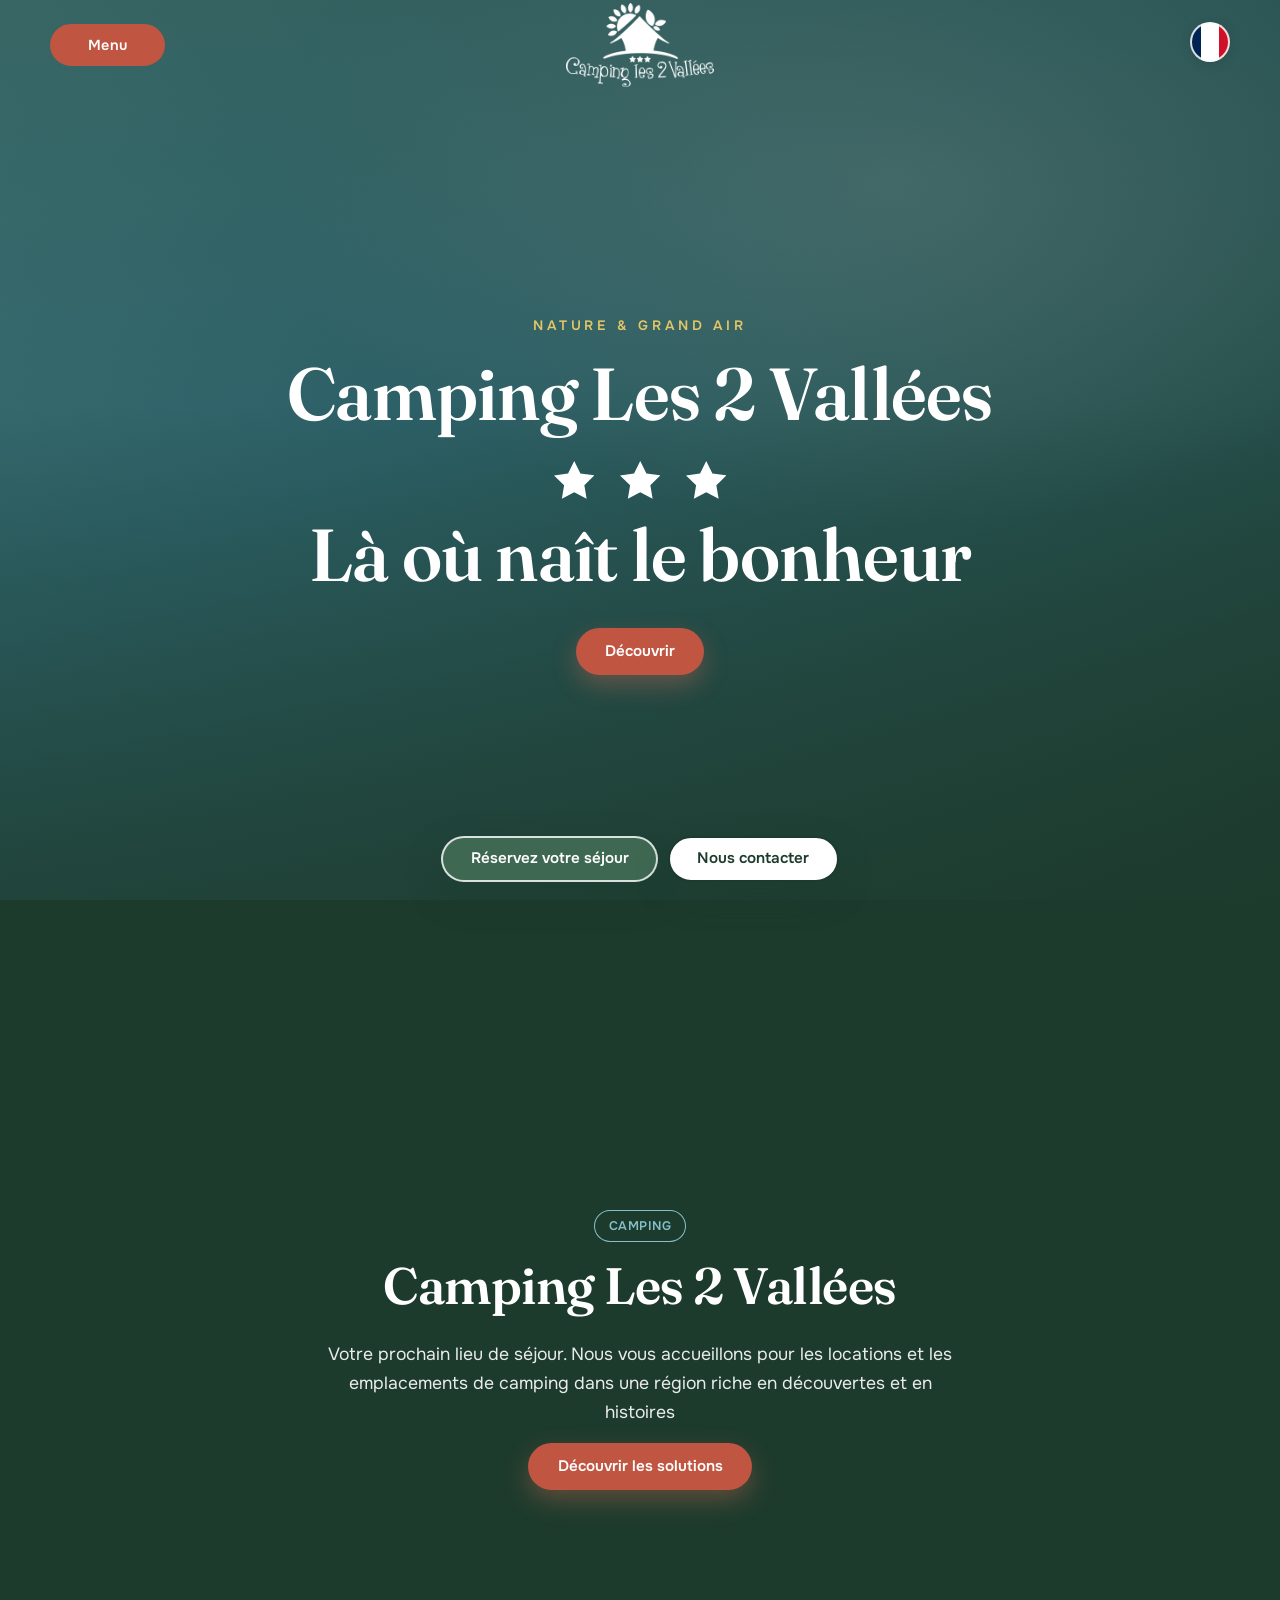
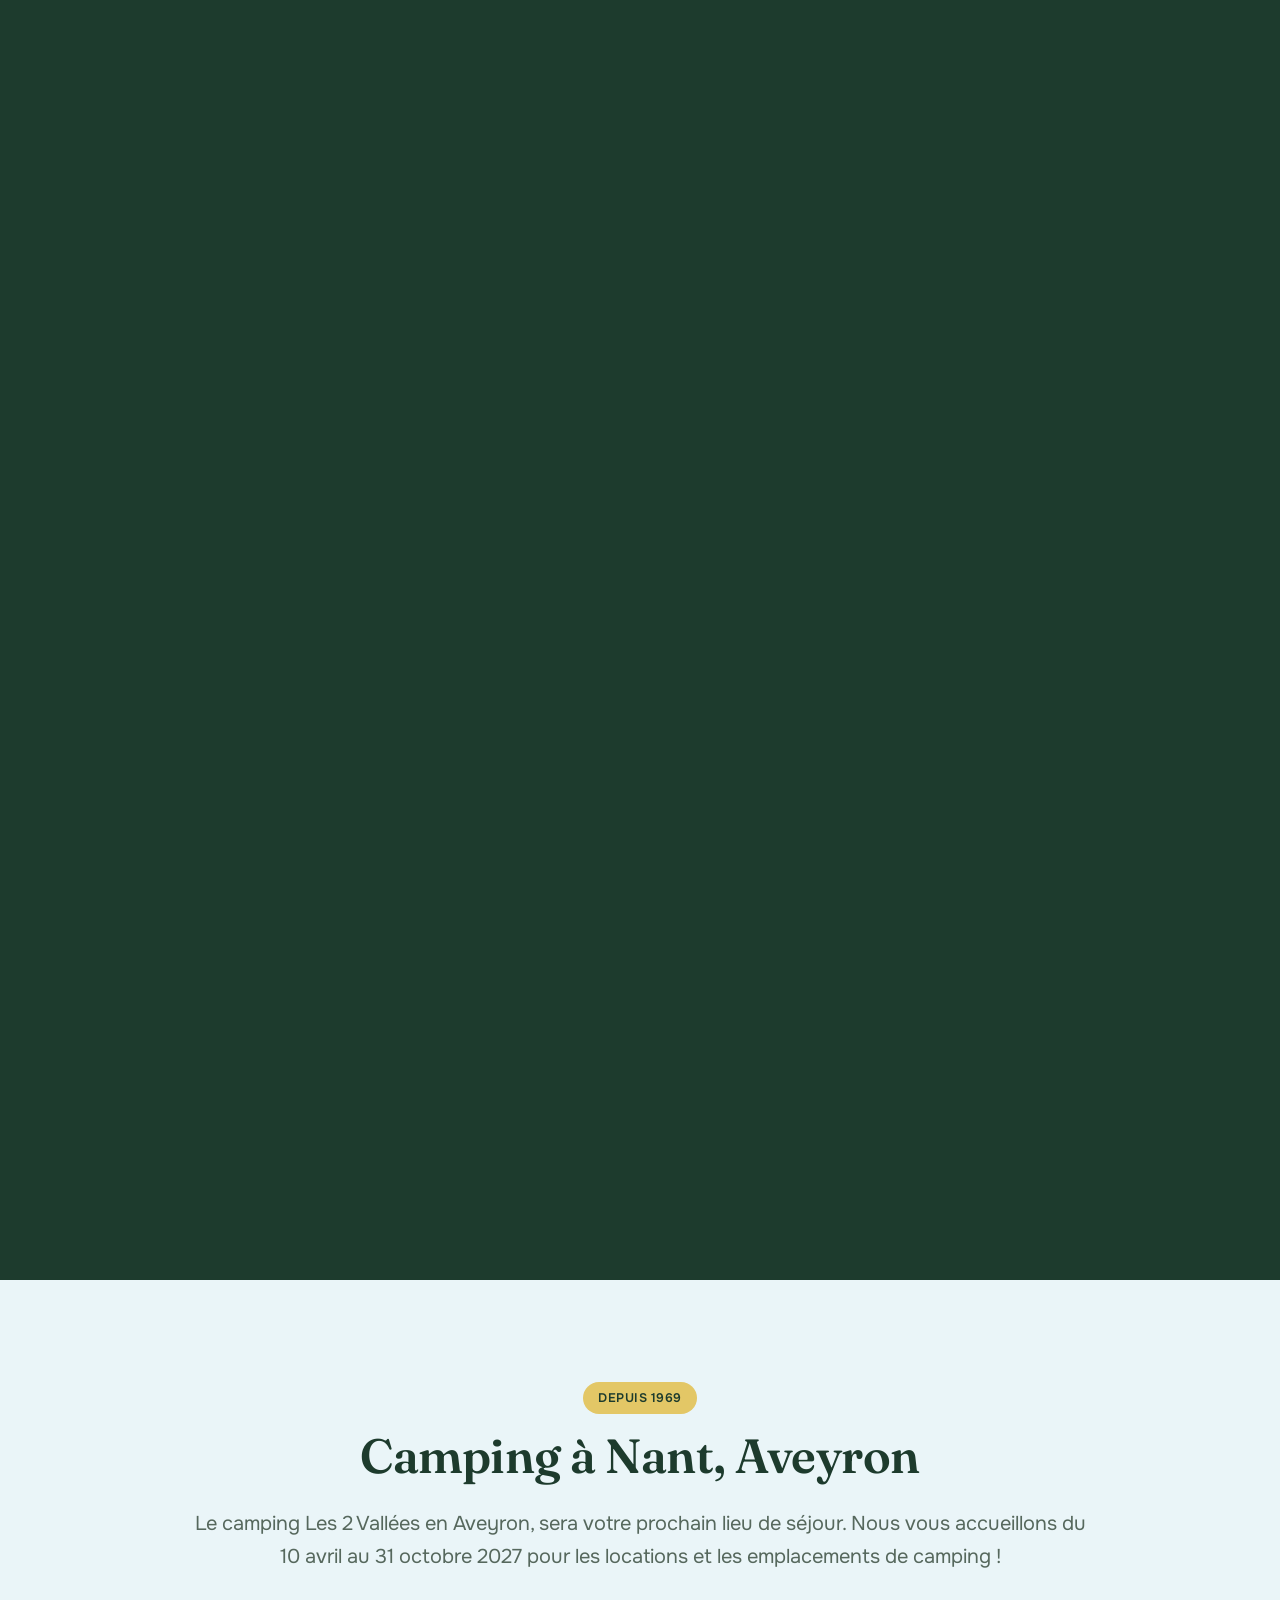
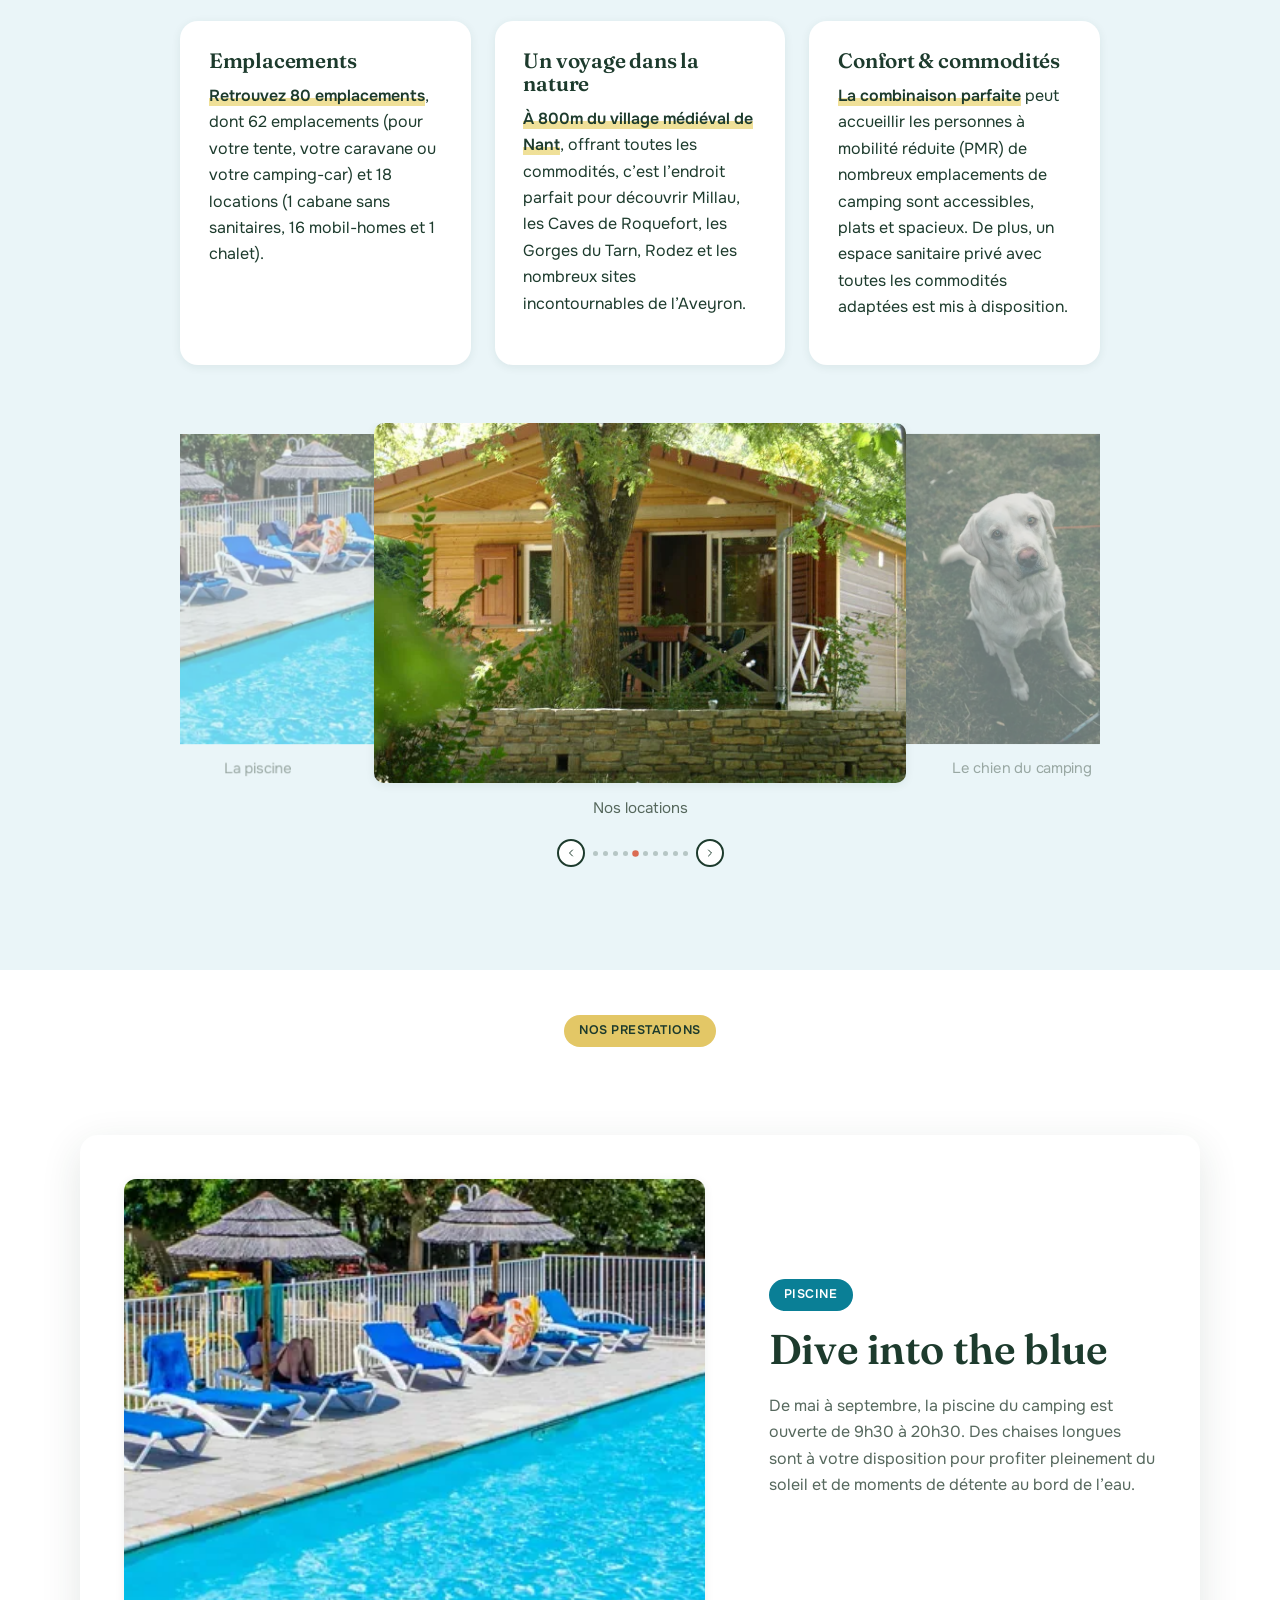
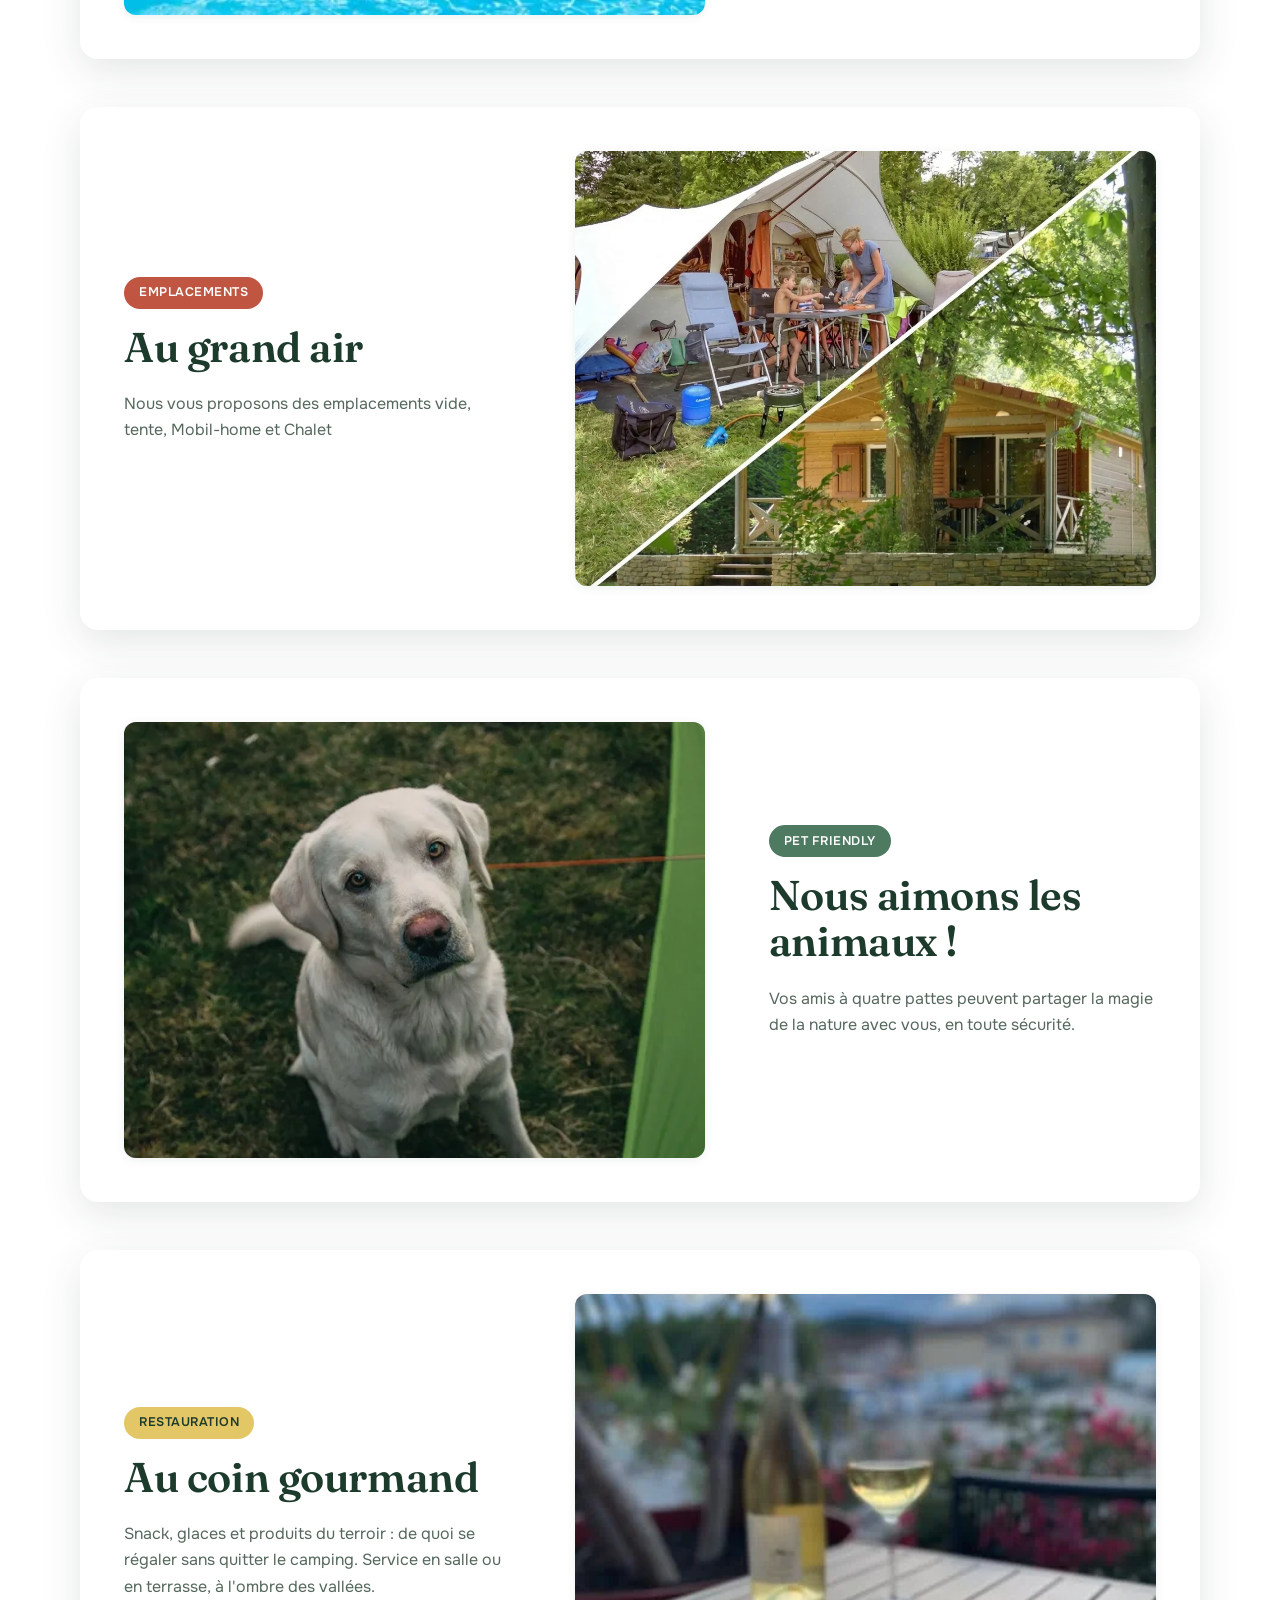
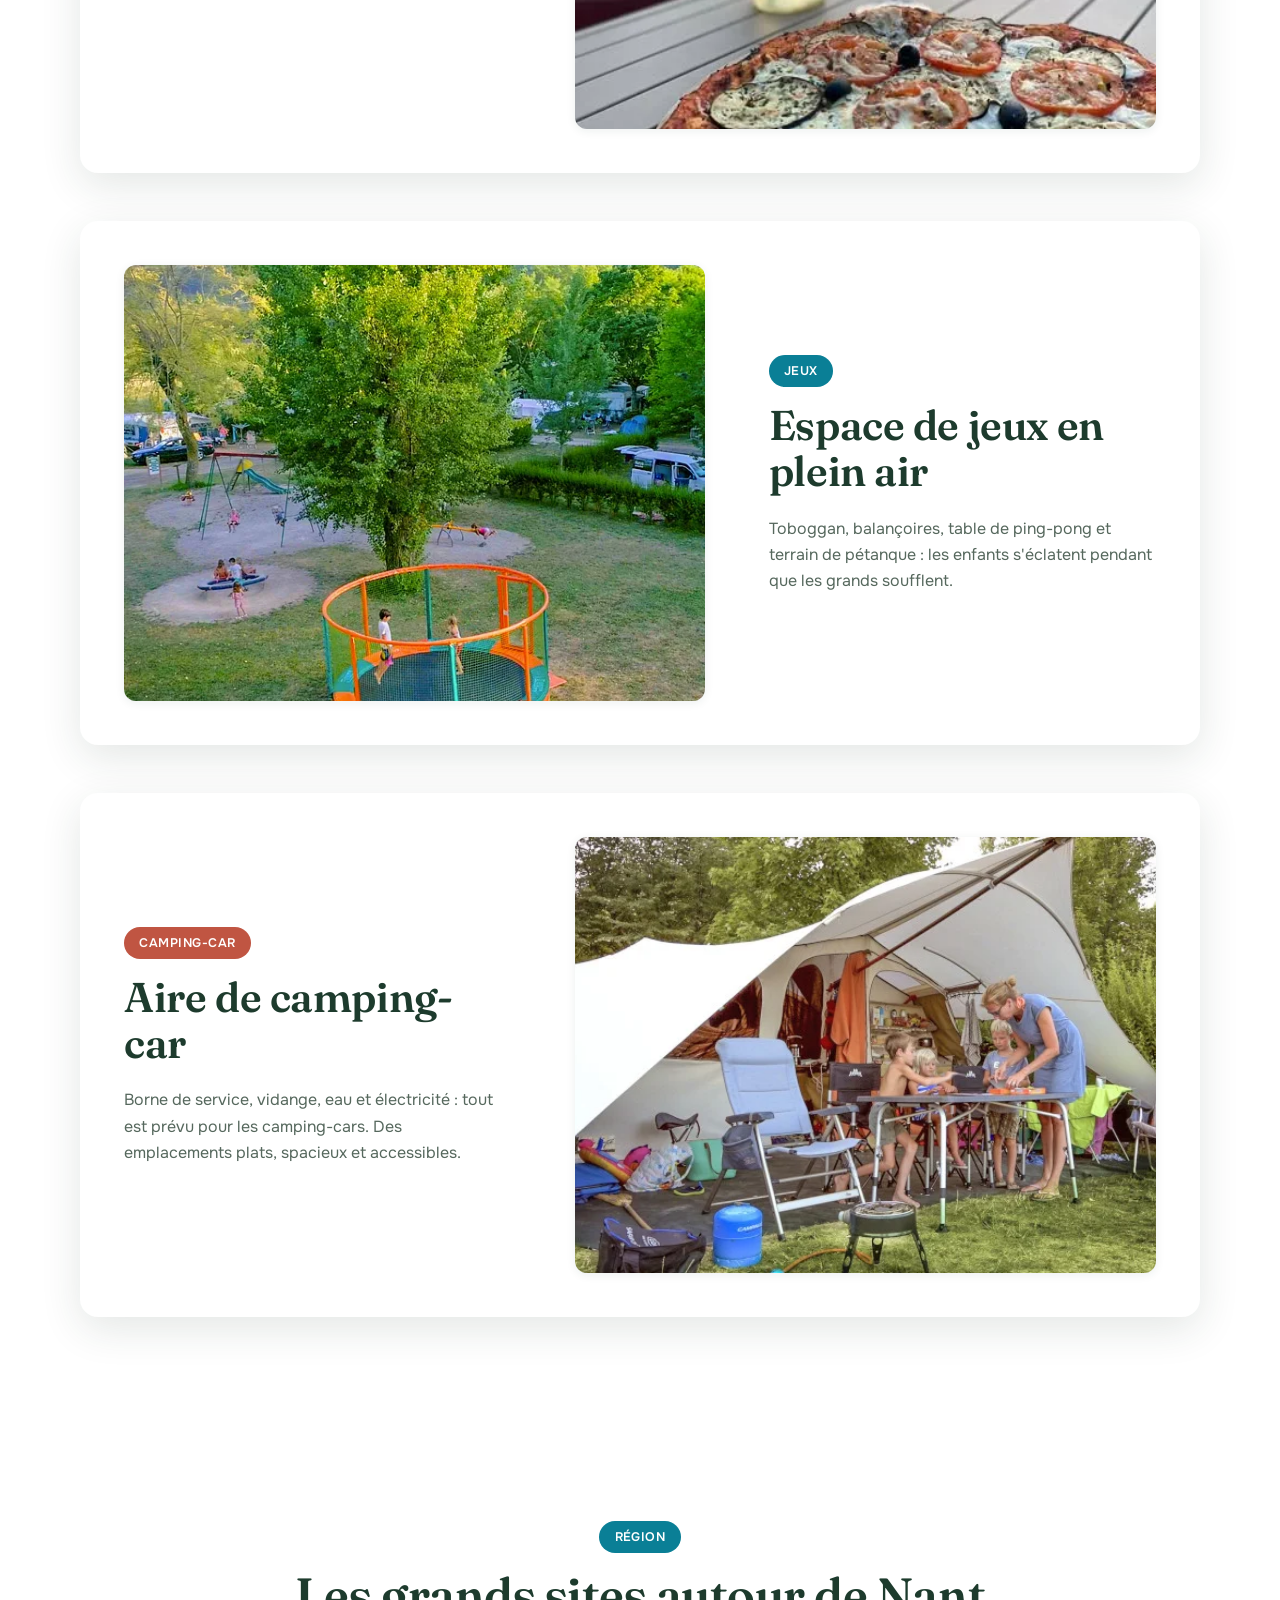
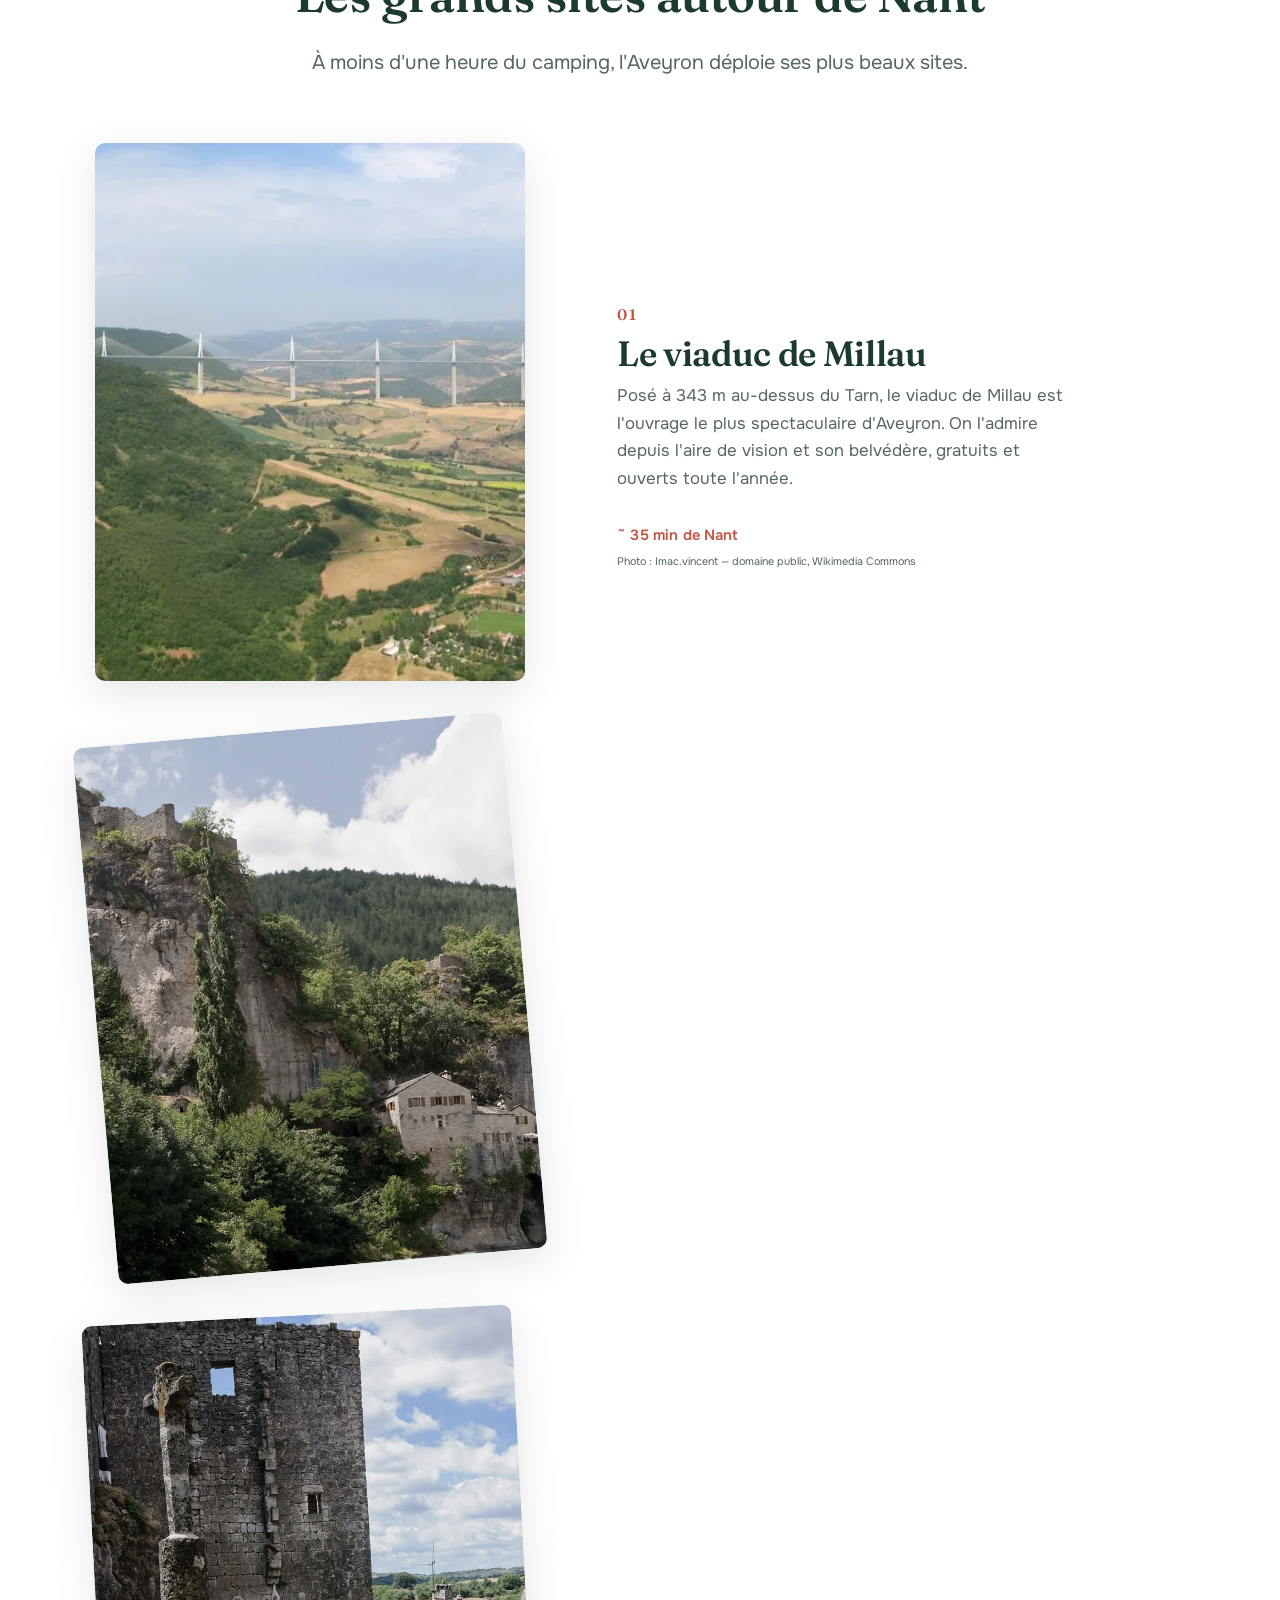
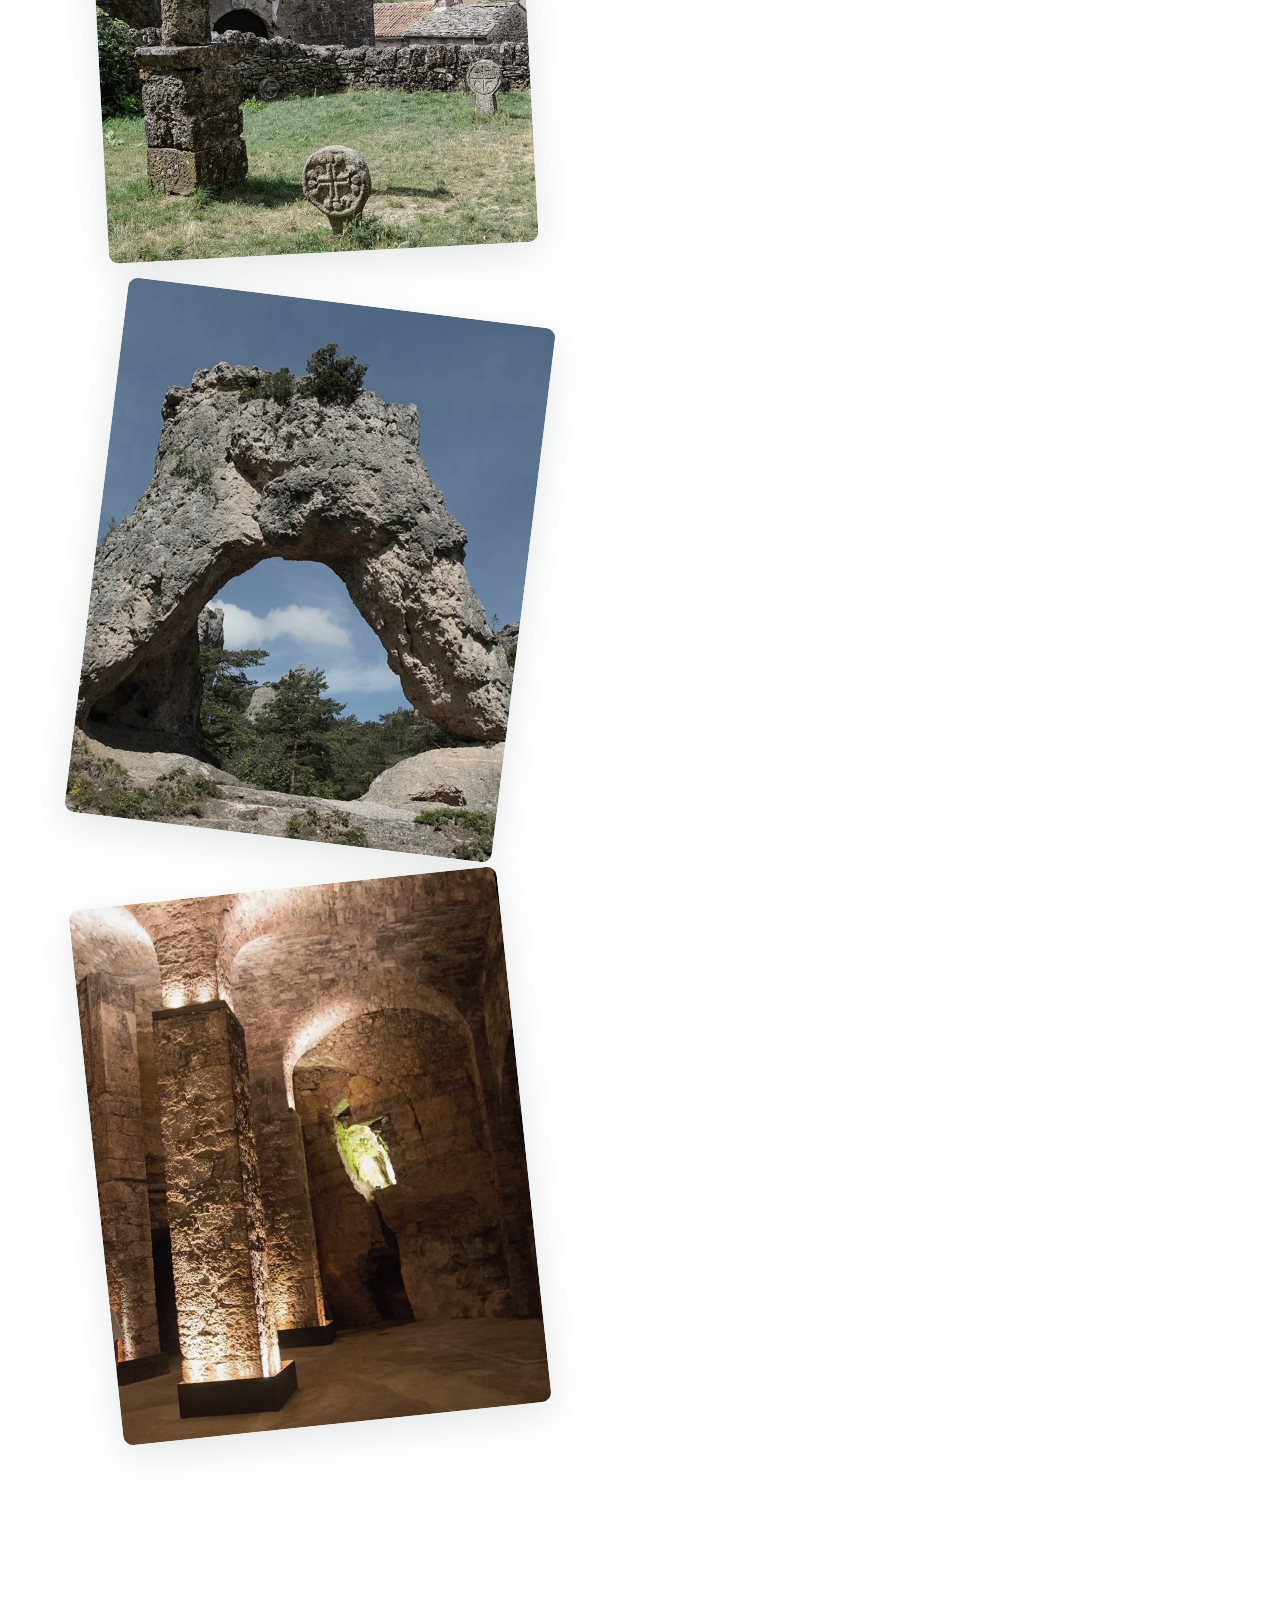
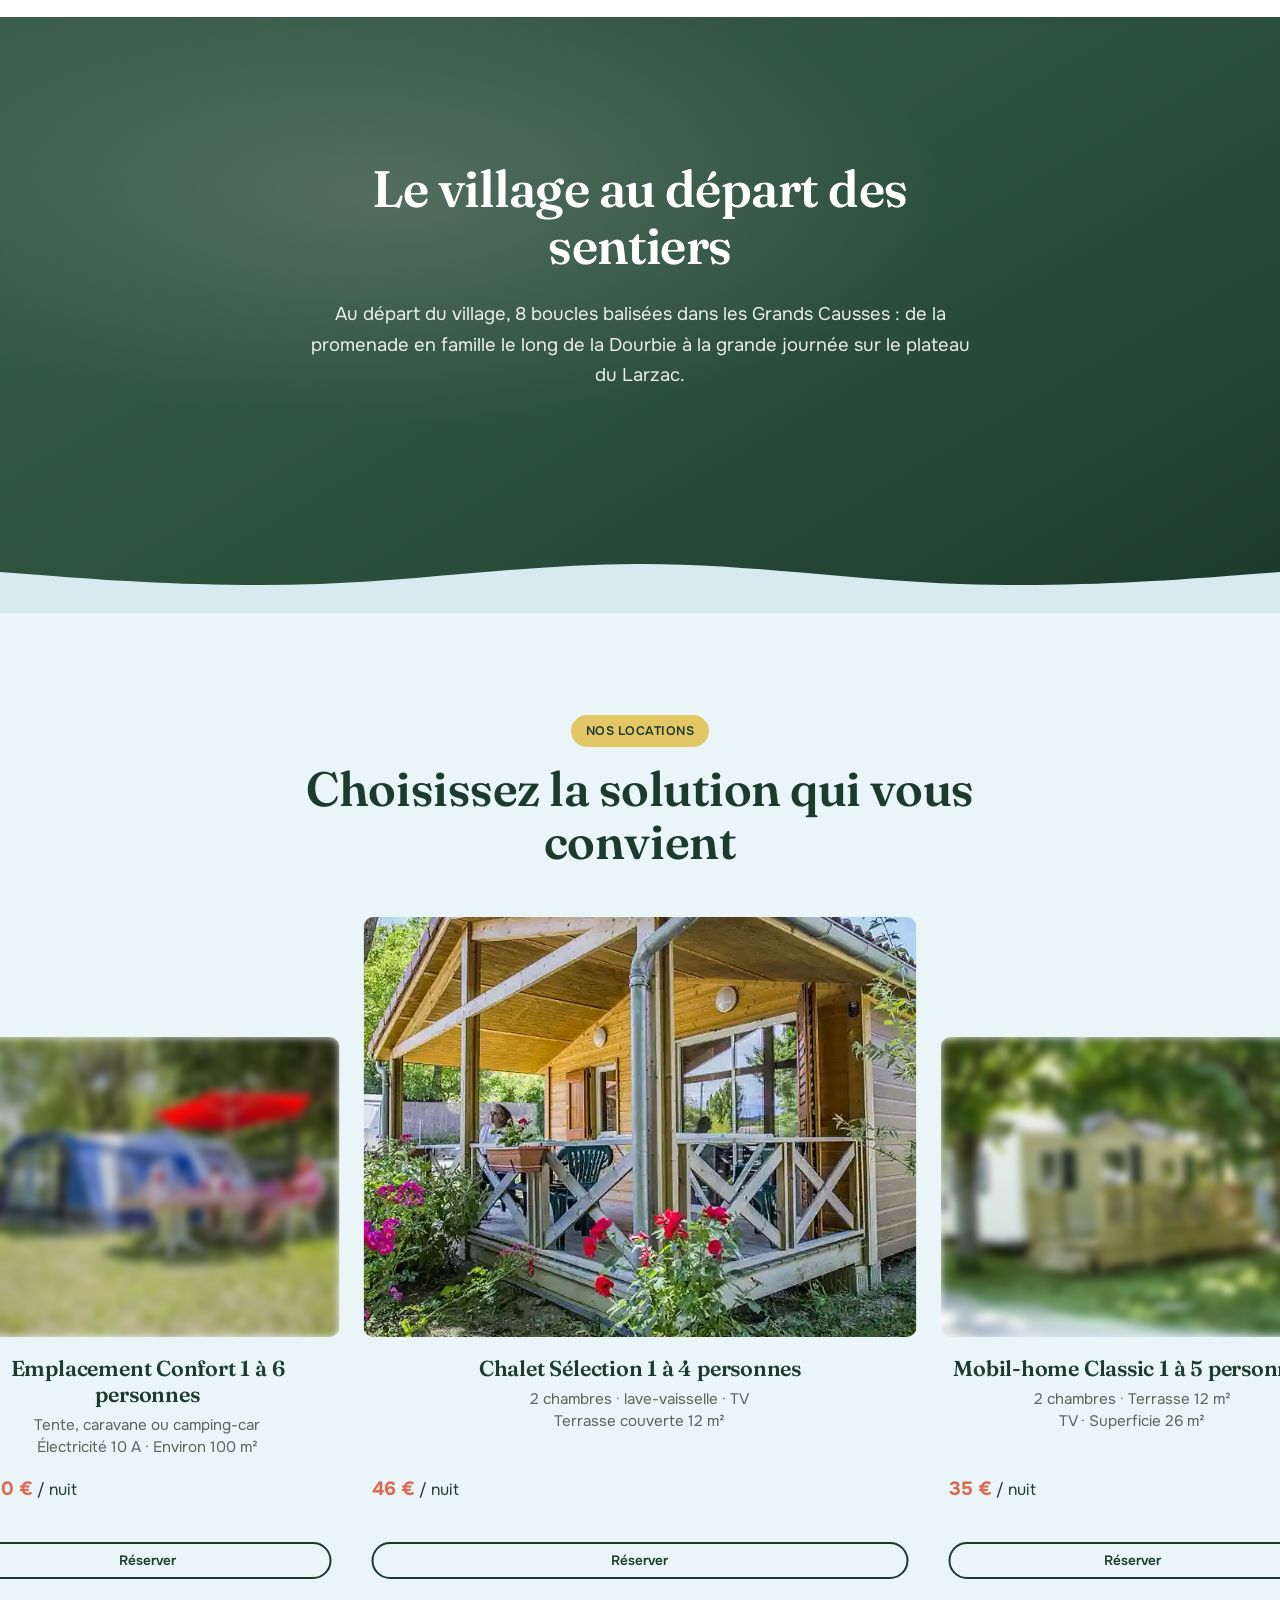
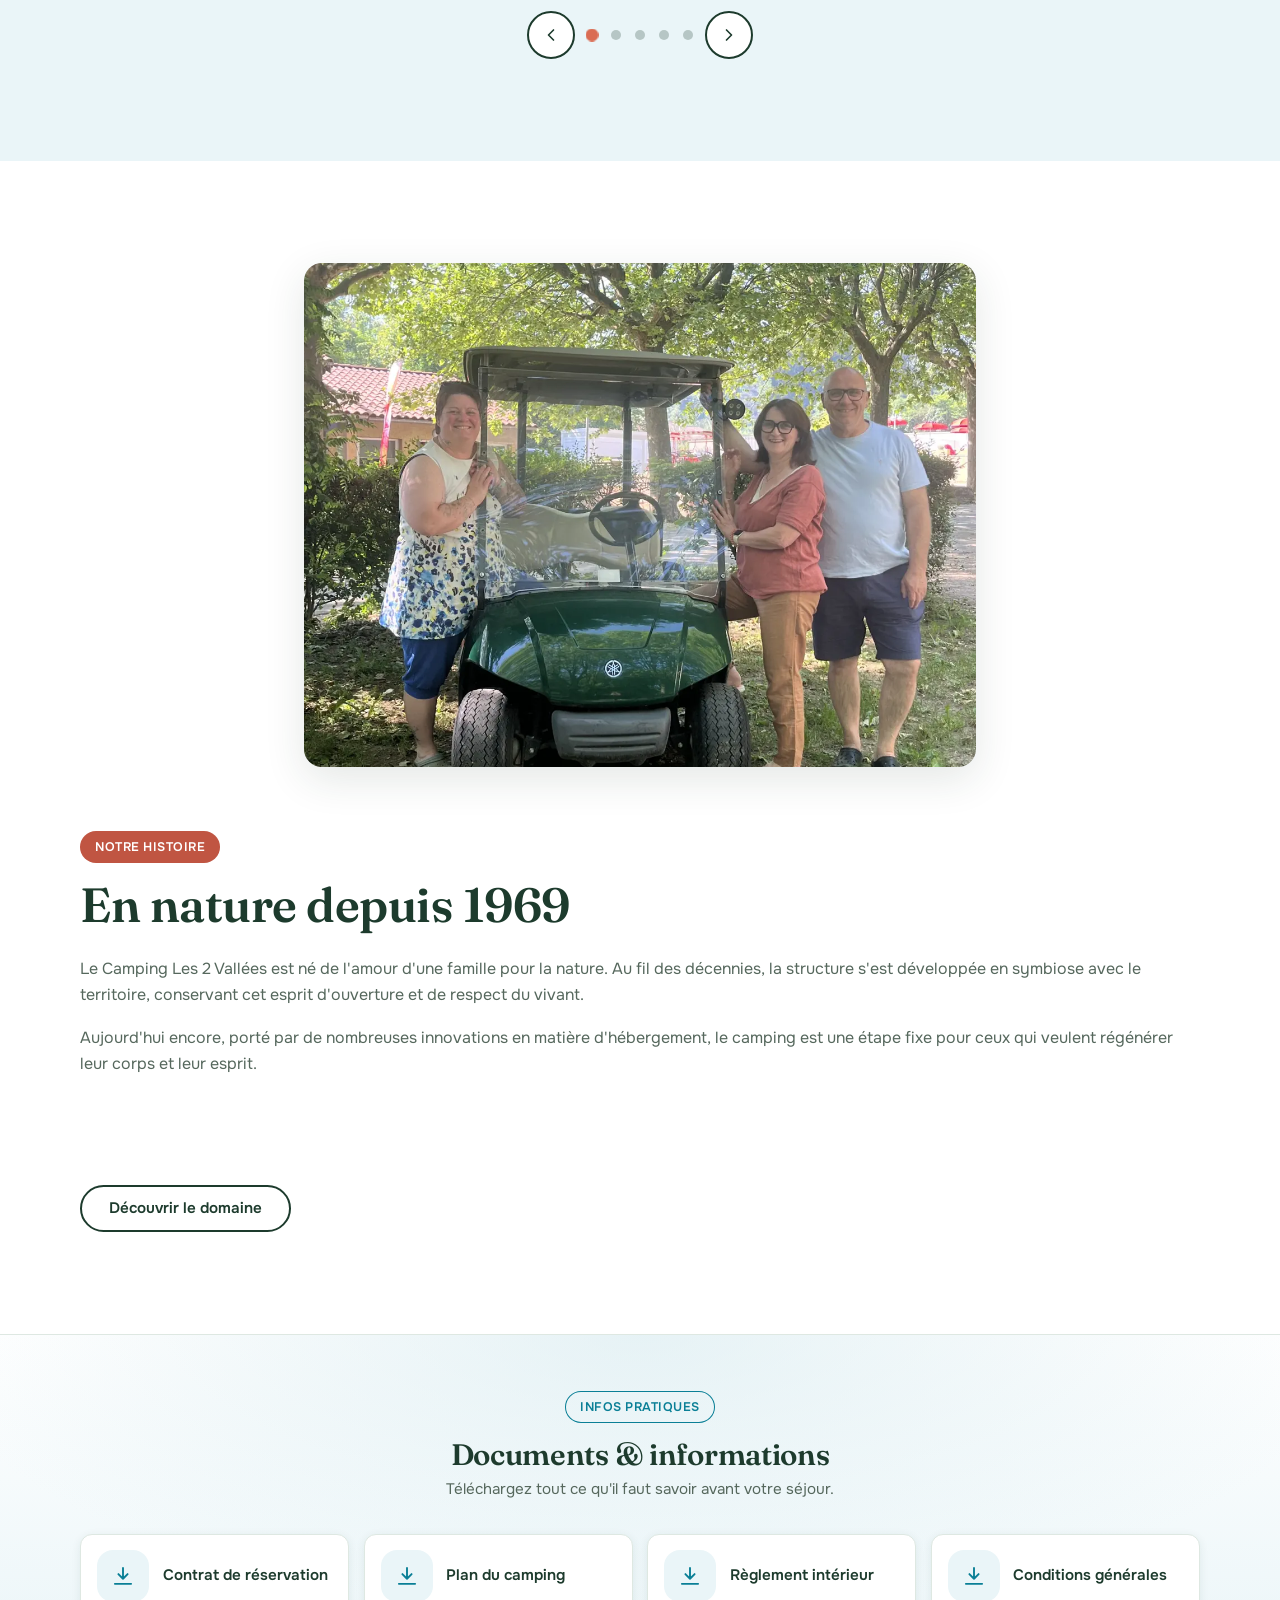
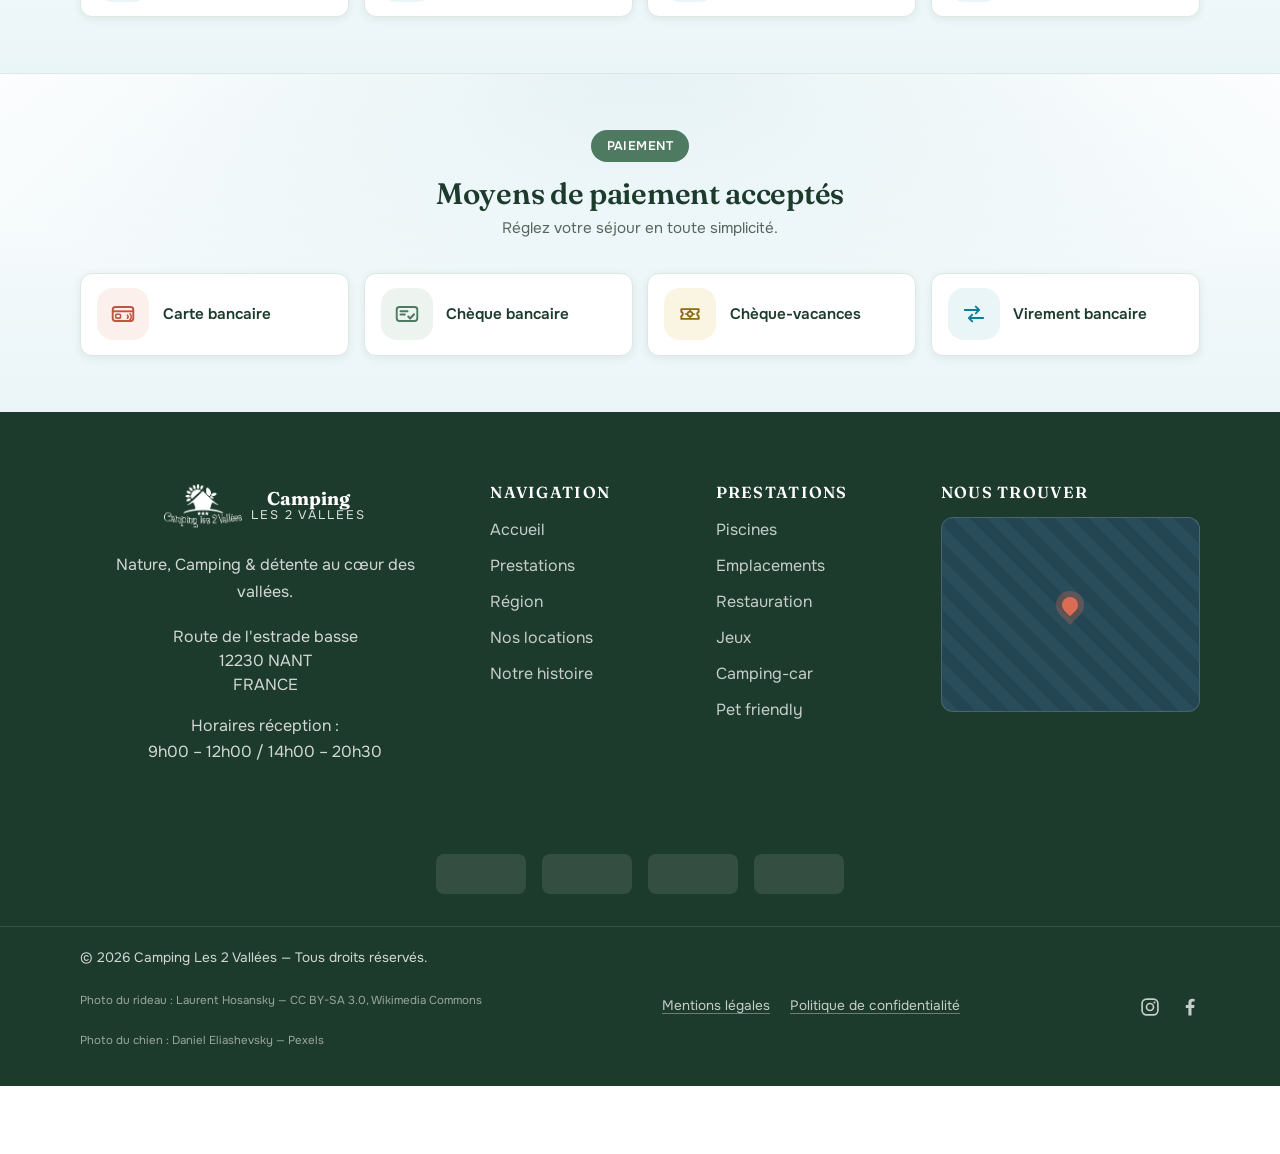
==== commit 7fe7c76b: "feat(locations): refactor section with infinite carousel, blur, i18n price formatting, new images, t" ====
--- a/index.html
+++ b/index.html
@@ -25,7 +25,7 @@
       as="font"
       crossorigin
     />
-    <link rel="stylesheet" href="css/style.min.css?v=48" />
+    <link rel="stylesheet" href="css/style.css" />
     <link rel="icon" href="favicon.png" />
     <link rel="apple-touch-icon" href="apple-touch-icon.png" />
     <!-- Pas de referer qui fuite vers les plateformes externes (réservation). -->
@@ -1341,25 +1341,29 @@
         >
           <div class="slider__viewport locations__viewport">
             <ul class="slider__track locations__track" id="locationsTrack">
-              <li class="loc-card">
+              <li class="loc-card" data-price="46" data-surface="12" data-type="chalet">
                 <img
                   class="loc-card__media img img--offer1"
-                  src="assets/img/locations/location-chalet.webp"
-                  width="627"
-                  height="527"
-                  alt="Chalet Sélection"
+                  src="assets/img/locations/location-chalet-700w.webp"
+                  srcset="assets/img/locations/location-chalet-700w.webp 700w, assets/img/locations/location-chalet-1400w.webp 1400w"
+                  sizes="(max-width: 860px) 90vw, (max-width: 1024px) 45vw, 33vw"
+                  width="700"
+                  height="588"
+                  alt="Chalet Sélection vu de l'extérieur, terrasse couverte et végétation"
                   loading="lazy"
                   decoding="async"
                   data-i18n-attr="alt:l1.aria"
                 />
                 <div class="loc-card__body">
                   <h3 class="loc-card__title" data-i18n="l1.title">
-                    Chalet Sélection 1 à 4 Personnes
+                    Chalet Sélection 1 à 4 personnes
                   </h3>
                   <p class="loc-card__meta" data-i18n="l1.meta">
-                    2 chambres - Lave-Vaisselle - TV <br />
-                    Terrasse couverte 12m² <br />
-                    à partir de <strong>46&nbsp;€</strong> / nuit
+                    2 chambres · lave-vaisselle · TV<br />
+                    Terrasse couverte 12 m²
+                  </p>
+                  <p class="loc-card__price" data-i18n="loc.perNight">
+                    <span class="loc-card__price-value" data-price></span> / nuit
                   </p>
                   <a
                     href="#locations"
@@ -1369,25 +1373,29 @@
                   >
                 </div>
               </li>
-              <li class="loc-card">
+              <li class="loc-card" data-price="35" data-surface="26" data-type="mobilhome">
                 <img
                   class="loc-card__media img img--offer2"
-                  src="assets/img/locations/location-cosy-2ch.webp"
-                  width="627"
-                  height="527"
-                  alt="Mobil-home Cosy 2 chambres"
+                  src="assets/img/locations/location-cosy-2ch-700w.webp"
+                  srcset="assets/img/locations/location-cosy-2ch-700w.webp 700w, assets/img/locations/location-cosy-2ch-1400w.webp 1400w"
+                  sizes="(max-width: 860px) 90vw, (max-width: 1024px) 45vw, 33vw"
+                  width="700"
+                  height="588"
+                  alt="Mobil-home Classic, façade claire avec terrasse en bois"
                   loading="lazy"
                   decoding="async"
                   data-i18n-attr="alt:l2.aria"
                 />
                 <div class="loc-card__body">
                   <h3 class="loc-card__title" data-i18n="l2.title">
-                    Mobil-home Classic 1 à 5 Personnes
+                    Mobil-home Classic 1 à 5 personnes
                   </h3>
                   <p class="loc-card__meta" data-i18n="l2.meta">
-                    2 chambres - Terrasse 12m² <br />
-                    TV - Superficie 26m² <br />
-                    à partir de <strong>35&nbsp;€</strong> / nuit
+                    2 chambres · Terrasse 12 m²<br />
+                    TV · Superficie 26 m²
+                  </p>
+                  <p class="loc-card__price" data-i18n="loc.perNight">
+                    <span class="loc-card__price-value" data-price></span> / nuit
                   </p>
                   <a
                     href="#locations"
@@ -1397,25 +1405,29 @@
                   >
                 </div>
               </li>
-              <li class="loc-card">
+              <li class="loc-card" data-price="13.30" data-surface="100" data-type="emplacement">
                 <img
                   class="loc-card__media img img--offer3"
-                  src="assets/img/locations/enmplacement.webp"
-                  width="619"
-                  height="400"
-                  alt="Emplacement de camping avec un camping-car et son auvent"
+                  src="assets/img/locations/emplacement-nature-700w.webp"
+                  srcset="assets/img/locations/emplacement-nature-700w.webp 700w, assets/img/locations/emplacement-nature-1400w.webp 1400w"
+                  sizes="(max-width: 860px) 90vw, (max-width: 1024px) 45vw, 33vw"
+                  width="700"
+                  height="525"
+                  alt="Emplacement Nature : tente installée sur une parcelle herbeuse, ombragée par les arbres"
                   loading="lazy"
                   decoding="async"
                   data-i18n-attr="alt:l3.aria"
                 />
                 <div class="loc-card__body">
                   <h3 class="loc-card__title" data-i18n="l3.title">
-                    Emplacement Nature 1 à 6 Personnes
+                    Emplacement Nature 1 à 6 personnes
                   </h3>
                   <p class="loc-card__meta" data-i18n="l3.meta">
                     Tente, caravane ou camping-car<br />
-                    Environ 100m² <br />
-                    à partir de <strong>13,30&nbsp;€</strong> / nuit
+                    Environ 100 m²
+                  </p>
+                  <p class="loc-card__price" data-i18n="loc.perNight">
+                    <span class="loc-card__price-value" data-price></span> / nuit
                   </p>
                   <a
                     href="#locations"
@@ -1425,25 +1437,29 @@
                   >
                 </div>
               </li>
-              <li class="loc-card">
+              <li class="loc-card" data-price="18.50" data-surface="100" data-type="emplacement">
                 <img
-                  class="loc-card__media img img--offer3"
-                  src="assets/img/locations/emplacement_confort.webp"
-                  width="619"
-                  height="400"
-                  alt="Emplacement de camping avec un camping-car et son auvent"
+                  class="loc-card__media img img--offer4"
+                  src="assets/img/locations/emplacement-confort-700w.webp"
+                  srcset="assets/img/locations/emplacement-confort-700w.webp 700w, assets/img/locations/emplacement-confort-1400w.webp 1400w"
+                  sizes="(max-width: 860px) 90vw, (max-width: 1024px) 45vw, 33vw"
+                  width="700"
+                  height="526"
+                  alt="Emplacement Confort : caravane équipée de son auvent et d'une table de jardin"
                   loading="lazy"
                   decoding="async"
-                  data-i18n-attr="alt:l3.aria"
+                  data-i18n-attr="alt:l4.aria"
                 />
                 <div class="loc-card__body">
                   <h3 class="loc-card__title" data-i18n="l4.title">
-                    Emplacement Confort 1 à 6 Personnes
+                    Emplacement Confort 1 à 6 personnes
                   </h3>
                   <p class="loc-card__meta" data-i18n="l4.meta">
                     Tente, caravane ou camping-car<br />
-                    Electricité 10A - Environ 100m² <br />
-                    à partir de <strong>13,30&nbsp;€</strong> / nuit
+                    Électricité 10 A · Environ 100 m²
+                  </p>
+                  <p class="loc-card__price" data-i18n="loc.perNight">
+                    <span class="loc-card__price-value" data-price></span> / nuit
                   </p>
                   <a
                     href="#locations"
@@ -1453,25 +1469,29 @@
                   >
                 </div>
               </li>
-              <li class="loc-card">
+              <li class="loc-card" data-price="65" data-surface="21" data-type="chalet">
                 <img
-                  class="loc-card__media img img--insta3"
-                  src="assets/img/locations/cabane_robinson.webp"
-                  width="619"
-                  height="646"
-                  alt="Tente safari"
+                  class="loc-card__media img img--offer5"
+                  src="assets/img/locations/cabane-robinson-exterior-700w.webp"
+                  srcset="assets/img/locations/cabane-robinson-exterior-700w.webp 700w, assets/img/locations/cabane-robinson-exterior-1400w.webp 1400w"
+                  sizes="(max-width: 860px) 90vw, (max-width: 1024px) 45vw, 33vw"
+                  width="700"
+                  height="588"
+                  alt="Cabane Robinson vue de l'extérieur, construction bois sur pilotis avec terrasse couverte"
                   loading="lazy"
                   decoding="async"
                   data-i18n-attr="alt:l5.aria"
                 />
                 <div class="loc-card__body">
                   <h3 class="loc-card__title" data-i18n="l5.title">
-                    Cabane ROBINSON 1 à 5 Personnes
+                    Cabane Robinson 1 à 5 personnes
                   </h3>
                   <p class="loc-card__meta" data-i18n="l5.meta">
-                    2 chambres - Sans sanitaires<br />
-                    Environ 21m² <br />
-                    à partir de <strong>29&nbsp;€</strong> / nuit
+                    2 chambres · Sans sanitaires<br />
+                    Environ 21 m²
+                  </p>
+                  <p class="loc-card__price" data-i18n="loc.perNight">
+                    <span class="loc-card__price-value" data-price></span> / nuit
                   </p>
                   <a
                     href="#locations"
@@ -2429,7 +2449,7 @@
       </svg>
     </button>
 
-    <script src="js/i18n.min.js?v=20" defer></script>
-    <script src="js/script.min.js?v=15" defer></script>
+    <script src="js/i18n.js" defer></script>
+    <script src="js/script.js" defer></script>
   </body>
 </html>
--- a/css/style.css
+++ b/css/style.css
@@ -0,0 +1,4362 @@
+/* ============================================================
+   Camping des 2 Vallées — Feuille de style principale
+   Vanilla CSS · Design system · Responsive · Accessible
+   ============================================================ */
+
+/* ---------- 1. Variables (design tokens) ---------- */
+:root {
+  /* Couleurs — palette « nature » : ancre vert forêt, accents terre/eau/soleil */
+  --forest: #1d3b2d;
+  --forest-2: #26503e;
+  --terracotta: #da6c53;
+  --terracotta-dk: #c2573f;
+  /* Variante assombrie (AA sur blanc) : boutons primaires, numéros de légende */
+  --terracotta-btn: #c05542;
+  --terracotta-btn-hv: #b54e37;
+  --sky: #d6eaef;
+  --sky-2: #eaf5f8;
+  --green: #5e8a6e;
+  --green-dk: #3f6853;
+  /* Variante AA sur blanc pour les aplats portant du texte (cf. .badge--green) */
+  --green-btn: #4f7a62;
+  --yellow: #e3c766;
+  --cyan: #00a8c8;
+  /* Variantes de contraste : texte (AA sur blanc) et contours sur fond sombre */
+  --cyan-dk: #0a7f96;
+  --cyan-lt: #85bfcb;
+  --white: #ffffff;
+  --ink: #1d3b2d;
+  --muted: #56685d;
+  --line: #dee8e2;
+
+  /* Typographie */
+  --font-display: "Fraunces", Georgia, "Times New Roman", serif;
+  --font-body:
+    "Onest", system-ui, -apple-system, "Segoe UI", Roboto, Arial, sans-serif;
+
+  /* Échelle / mesures */
+  --container: 1200px;
+  --gutter: clamp(1rem, 4vw, 2.5rem);
+  --radius: 18px;
+  --radius-sm: 12px;
+  --radius-pill: 999px;
+
+  /* Ombres (teinte forêt) */
+  --shadow-sm: 0 2px 10px rgba(29, 59, 45, 0.08);
+  --shadow: 0 12px 40px rgba(29, 59, 45, 0.12);
+  --shadow-lg: 0 24px 70px rgba(29, 59, 45, 0.18);
+
+  /* Matière de la plaque du bandeau : la barre ET le bloc social la
+     partagent, pour que les deux forment une seule surface continue. */
+  --plate-bg: rgba(255, 255, 255, 0.6);
+  --plate-blur: 14px;
+
+  /* Transitions */
+  --ease: cubic-bezier(0.22, 0.61, 0.36, 1);
+  --speed: 0.35s;
+  /* Sortie des panneaux (calendrier + contact) : plus lente et plus douce
+     que l'ouverture — le panneau redescend puis se dissout. */
+  --ease-exit: cubic-bezier(0.4, 0, 0.2, 1);
+  --speed-exit: 0.5s;
+
+  /* Hauteurs d'en-tête : téléphone et tablette. Le desktop repose les siennes
+     plus bas — 90px en haut de page, 64px scrollée, 70px bandeau ouvert
+     (cf. §9c). */
+  --header-h: 60px;
+
+  /* Hauteur média du slider "Nos locations" (carte active) */
+  --loc-media-max: 420px;
+  --loc-media-idle: 300px;
+
+  /* Galerie deck : seuil d'épinglage partagé photo/légende
+     (le JS lit aussi ce top via getComputedStyle) + maintien de la
+     dernière paire photo+légende avant libération */
+  --deck-stick-top: 130px;
+  --deck-hold: 10vh;
+}
+
+/* ---------- 1b. Polices locales (SIL OFL) ----------
+   Fraunces & Onest servies depuis assets/fonts/ (aucune requête externe).
+   Polices variables (1 fichier par sous-ensemble) — les poids 300-700
+   utilisés par le site sont couverts. font-display: swap = ancien
+   display=swap de Google Fonts. Les unicode-range sont ceux du CSS
+   Google : le navigateur ne charge que le sous-ensemble utile. */
+@font-face {
+  font-family: "Fraunces";
+  font-style: normal;
+  font-weight: 100 900;
+  font-display: swap;
+  src: url("../assets/fonts/fraunces-latin-ext.woff2") format("woff2");
+  unicode-range:
+    U+0100-02BA, U+02BD-02C5, U+02C7-02CC, U+02CE-02D7, U+02DD-02FF, U+0304,
+    U+0308, U+0329, U+1D00-1DBF, U+1E00-1E9F, U+1EF2-1EFF, U+2020, U+20A0-20AB,
+    U+20AD-20C4, U+2113, U+2C60-2C7F, U+A720-A7FF;
+}
+@font-face {
+  font-family: "Fraunces";
+  font-style: normal;
+  font-weight: 100 900;
+  font-display: swap;
+  src: url("../assets/fonts/fraunces-latin.woff2") format("woff2");
+  unicode-range:
+    U+0000-00FF, U+0131, U+0152-0153, U+02BB-02BC, U+02C6, U+02DA, U+02DC,
+    U+0304, U+0308, U+0329, U+2000-206F, U+20AC, U+2122, U+2191, U+2193, U+2212,
+    U+2215, U+FEFF, U+FFFD;
+}
+@font-face {
+  font-family: "Onest";
+  font-style: normal;
+  font-weight: 300 900;
+  font-display: swap;
+  src: url("../assets/fonts/onest-latin-ext.woff2") format("woff2");
+  unicode-range:
+    U+0100-02BA, U+02BD-02C5, U+02C7-02CC, U+02CE-02D7, U+02DD-02FF, U+0304,
+    U+0308, U+0329, U+1D00-1DBF, U+1E00-1E9F, U+1EF2-1EFF, U+2020, U+20A0-20AB,
+    U+20AD-20C4, U+2113, U+2C60-2C7F, U+A720-A7FF;
+}
+@font-face {
+  font-family: "Onest";
+  font-style: normal;
+  font-weight: 300 900;
+  font-display: swap;
+  src: url("../assets/fonts/onest-latin.woff2") format("woff2");
+  unicode-range:
+    U+0000-00FF, U+0131, U+0152-0153, U+02BB-02BC, U+02C6, U+02DA, U+02DC,
+    U+0304, U+0308, U+0329, U+2000-206F, U+20AC, U+2122, U+2191, U+2193, U+2212,
+    U+2215, U+FEFF, U+FFFD;
+}
+
+/* ---------- 2. Reset & bases ---------- */
+*,
+*::before,
+*::after {
+  box-sizing: border-box;
+}
+
+html {
+  scroll-behavior: smooth;
+  -webkit-text-size-adjust: 100%;
+}
+
+/* Ancres : la cible passe sous le header sticky (76px, 64px une fois scrolled).
+   Étendu à 96px pour laisser respirer les cartes features épinglées. */
+:target {
+  scroll-margin-top: 96px;
+}
+
+body {
+  margin: 0;
+  font-family: var(--font-body);
+  font-size: 1rem;
+  line-height: 1.65;
+  color: var(--ink);
+  background: var(--white);
+  -webkit-font-smoothing: antialiased;
+  overflow-x: hidden;
+}
+
+h1,
+h2,
+h3,
+h4 {
+  font-family: var(--font-display);
+  font-weight: 600;
+  line-height: 1.1;
+  margin: 0 0 0.5em;
+  color: var(--forest);
+  letter-spacing: -0.01em;
+}
+
+p {
+  margin: 0 0 1rem;
+}
+/* Lien en texte courant : variante foncée pour le contraste AA sur blanc
+   (--cyan seul n'atteint que ~2.3:1). */
+a {
+  color: var(--cyan-dk);
+  text-decoration: none;
+}
+a:hover {
+  text-decoration: underline;
+}
+img,
+svg {
+  display: block;
+  max-width: 100%;
+}
+/* Sprite SVG : les glyphes (réseaux sociaux) sont définis une seule fois en
+   tête de document et repris par <use>. Le conteneur sort du flux et ne
+   réserve aucune place ; aria-hidden, il n'est jamais lu. */
+.svg-sprite {
+  position: absolute;
+  width: 0;
+  height: 0;
+  overflow: hidden;
+}
+ul {
+  margin: 0;
+  padding: 0;
+  list-style: none;
+}
+button {
+  font-family: inherit;
+  cursor: pointer;
+}
+
+:focus-visible {
+  outline: 3px solid var(--cyan-dk);
+  outline-offset: 2px;
+  border-radius: 4px;
+}
+/* Sur fond sombre (hero, wave, footer, barre du header posée sur une zone
+   sombre) le cyan foncé retombe sous 3:1 : contour éclairci — la cible reste
+   nette. Sans JS, la matière du header reste forêt (cf. §9) : même traitement. */
+.hero :focus-visible,
+.wave :focus-visible,
+.footer :focus-visible,
+.header.is-over-dark:not(.is-nav-open) :focus-visible,
+html:not(.js) .header :focus-visible,
+.sipario :focus-visible {
+  outline-color: var(--cyan-lt);
+}
+
+.container {
+  width: 100%;
+  max-width: var(--container);
+  margin-inline: auto;
+  padding-inline: var(--gutter);
+}
+
+/* ---------- 3. Boutons ---------- */
+.btn {
+  display: inline-flex;
+  align-items: center;
+  justify-content: center;
+  gap: 0.5rem;
+  padding: 0.85rem 1.7rem;
+  font-family: var(--font-body);
+  font-weight: 600;
+  font-size: 0.95rem;
+  line-height: 1;
+  border: 2px solid transparent;
+  border-radius: var(--radius-pill);
+  cursor: pointer;
+  text-decoration: none;
+  transition:
+    transform var(--speed) var(--ease),
+    background var(--speed) var(--ease),
+    color var(--speed) var(--ease),
+    box-shadow var(--speed) var(--ease),
+    border-color var(--speed) var(--ease);
+}
+.btn:hover {
+  text-decoration: none;
+  transform: translateY(-2px);
+}
+.btn:active {
+  transform: translateY(0);
+}
+
+.btn--accent {
+  background: var(--terracotta-btn);
+  color: var(--white);
+  box-shadow: 0 10px 24px rgba(218, 108, 83, 0.35);
+}
+.btn--accent:hover {
+  background: var(--terracotta-btn-hv);
+}
+
+.btn--outline {
+  background: transparent;
+  color: var(--forest);
+  border-color: var(--forest);
+  margin-top: 1rem;
+}
+.btn--outline:hover {
+  background: var(--forest);
+  color: var(--white);
+}
+
+.btn--sm {
+  padding: 0.6rem 1.2rem;
+  font-size: 0.85rem;
+}
+
+/* ---------- 4. Badges & marks ---------- */
+.badge {
+  display: inline-block;
+  padding: 0.35rem 0.95rem;
+  font-size: 0.78rem;
+  font-weight: 600;
+  letter-spacing: 0.04em;
+  text-transform: uppercase;
+  /* Libellés courts et figés : pas de repli interne de la pastille.
+     Évite qu'un libellé long se coupe en deux lignes (cf. guideline UX
+     « Compact Label Overflow »). */
+  white-space: nowrap;
+  border-radius: var(--radius-pill);
+  margin-bottom: 1rem;
+}
+.badge--yellow {
+  background: var(--yellow);
+  color: var(--forest);
+}
+/* --sky (#D6EAEF) sur blanc = 1,24:1 → aplat indétectable. Bascule sur
+   --cyan-dk (#0a7f96), 4,68:1 sur blanc → AA texte. */
+.badge--blue {
+  background: var(--cyan-dk);
+  color: #fff;
+}
+/* --terracotta (#da6c53) sur blanc = 3,36:1 → sous AA pour du texte de
+   0,78rem. Bascule sur --terracotta-btn (#c05542), 4,55:1. */
+.badge--red {
+  background: var(--terracotta-btn);
+  color: #fff;
+}
+/* --green (#5e8a6e) sur blanc = 3,94:1 → sous AA. --green-btn (#4f7a62),
+   4,89:1 vérifié. */
+.badge--green {
+  background: var(--green-btn);
+  color: #fff;
+}
+/* Badge creux (filet) et non aplat : il sert sur deux fonds antagonistes.
+   Fond clair → --cyan-dk : texte et filet à 4,68:1.
+   L'ancien rgba(0,187,221,.15) se composait en #D9F5FA sur blanc,
+   soit 1,14:1 → totalement invisible. */
+.badge--cyan {
+  background: transparent;
+  color: var(--cyan-dk);
+  /* inset plutôt que border : les badges sont des inline-block dans le
+     flux, un border de 1px les élargirait de 2px → décalage de mise en page */
+  box-shadow: inset 0 0 0 1px var(--cyan-dk);
+}
+/* Fond sombre (sipario) : un aplat --cyan-dk n'aurait que 2,62:1 contre
+   --forest, donc fondu dans le fond. Filet + texte éclaircis à --cyan-lt
+   → 6,01:1, et le filet délimite enfin le badge (l'ancien rgba(...,.15)
+   sur forêt donnait 1,30:1 : le badge « Glamping » était quasi indétectable). */
+.sipario .badge--cyan {
+  color: var(--cyan-lt);
+  box-shadow: inset 0 0 0 1px var(--cyan-lt);
+}
+
+.mark {
+  background: linear-gradient(transparent 60%, rgba(233, 211, 109, 0.7) 60%);
+  font-weight: 600;
+}
+
+/* ---------- 5. Sections génériques ---------- */
+.section {
+  padding: clamp(3.5rem, 8vw, 7rem) 0;
+}
+.section__head {
+  max-width: 720px;
+  margin: 0 auto 3rem;
+  text-align: center;
+}
+.section__title {
+  font-size: clamp(1.9rem, 4.5vw, 3rem);
+}
+.lead {
+  font-size: clamp(1.05rem, 2vw, 1.25rem);
+  color: var(--muted);
+}
+
+/* ---------- 6. Images 100% CSS (dégradés + motifs) ---------- */
+.img {
+  position: relative;
+  background-color: var(--sky);
+  background-size: cover;
+  background-position: center;
+  overflow: hidden;
+}
+/* Motif subtil réutilisable par-dessus les dégradés */
+.img::after {
+  content: "";
+  position: absolute;
+  inset: 0;
+  background-image: radial-gradient(
+    rgba(255, 255, 255, 0.14) 1px,
+    transparent 1px
+  );
+  background-size: 14px 14px;
+  opacity: 0.5;
+  pointer-events: none;
+}
+
+/* Photo piscine : chargée par <img class="img img--pool"> (lazy, cf. §6b).
+   Plus de background ici : sur un <img>, ce serait un doublon de requête. */
+.img--pool {
+  background-color: var(--sky);
+}
+/* Motif de points prévu pour les dégradés : inutile (et grainant) sur photo */
+.img--pool::after {
+  display: none;
+}
+/* Photos des prestations : idem, chargées par <img> (cf. §6b). */
+.img--resto,
+.img--games,
+.img--service {
+  background-color: var(--sky);
+}
+.img--resto::after,
+.img--games::after,
+.img--service::after {
+  display: none;
+}
+/* Photo des emplacements (restauration) : le fichier part en <img loading=
+   lazy> DANS un wrapper .img (cf. index.html) — le motif de points du
+   ::after du wrapper se peint par-dessus exactement comme en background ;
+   l'image elle-même remplit le wrapper. Plus de background direct ici
+   (il repartirait immédiatement au premier rendu, en Mobile 4G aussi). */
+.media-fill {
+  display: block;
+  width: 100%;
+  height: 100%;
+  object-fit: cover;
+  object-position: center;
+}
+/* Photo « Pet friendly » (dog-camping.webp, Pexels — Daniel Eliashevsky).
+   Photo portrait : la découpe verticale « center 35% » est reprise par
+   img.img--pet (§6b) via object-position. */
+.img--pet {
+  background-color: var(--sky);
+}
+/* Photo de la section Histoire (pro.webp, portrait 3:4) — <img>, cf. §6b. */
+.img--history {
+  background-color: var(--sky);
+}
+/* Motif de points prévu pour les dégradés : inutile (et grainant) sur photo */
+.img--history::after {
+  display: none;
+}
+/* Cartes du carrousel "Nos locations" : photos chargées par <img> (cf. §6b). */
+.img--offer1 {
+  background-color: var(--sky);
+}
+.img--offer1::after {
+  display: none;
+}
+.img--offer2 {
+  background-color: var(--sky);
+}
+.img--offer2::after {
+  display: none;
+}
+.img--offer3 {
+  background-color: var(--sky);
+}
+.img--offer3::after {
+  display: none;
+}
+.img--offer4 {
+  background-color: var(--sky);
+}
+.img--offer4::after {
+  display: none;
+}
+.img--offer5 {
+  background-color: var(--sky);
+}
+.img--offer5::after {
+  display: none;
+}
+/* Photos des grands sites de la section « Région » (deck).
+   Sources Wikimedia Commons, converties en webp ; chaque légende porte
+   la mention de crédit exigée par la licence. La carte Région 1 est un
+   crop 4/5 (480×600) d'un panorama de domaine public (PD-self).
+   Chargées par <img> depuis la passe §6b — plus de background ici
+   (un <img> ne ferait qu'un doublon de requête). */
+.img--region1,
+.img--region2,
+.img--region3,
+.img--region4,
+.img--region5 {
+  background-color: var(--sky);
+}
+
+/* ---------- 6b. Photos de section en <img> natif (lazy-loading) ----------
+   Les photos de sections (features, deck, locations, histoire) sont passées
+   du background CSS à <img loading="lazy"> : seules celles proches du viewport
+   se téléchargent, au lieu des ~2,5 Mo avalés au premier rendu.
+   Rendu identique : object-fit:cover remplace background-size:cover et
+   object-position reprend background-position ; la GÉOMÉTRIE ne bouge pas —
+   elle reste portée par les classes existantes ci-dessous (aspect-ratio,
+   height, portées plus élevées dans la feuille) qui s'appliquent pareillement
+   à un élément remplacé. La classe .img (position, overflow, couleur
+   d'attente) est conservée ; ses ::after ne s'affichent de toute façon pas
+   sur un élément remplacé — les photos les avaient déjà désactivées.
+   (.toutes les .img--offer* sont désormais des photos <img> ; le mécanisme background n'est plus utilisé pour les locations.) */
+img.img {
+  display: block;
+  width: 100%;
+  object-fit: cover;
+  object-position: center;
+}
+/* Les médias au ratio imposé par une classe (aspect-ratio 4/3 des features,
+   4/5 du deck, 3/4 de l'histoire) : height:auto neutralise l'indice
+   présentationnel posé par les attributs width/height (sinon une hauteur
+   fixe en px écraserait l'aspect-ratio et changerait le cadrage).
+   Les cartes locations (hauteurs fixes en px par classes) ne sont PAS
+   concernées : leurs hauteurs author priment déjà sur ces indices. */
+img.img.feature__media,
+.deck__card > img.img,
+img.img.history__media {
+  height: auto;
+}
+/* Reprise exacte de la découpe horizontale « center 35% / cover » */
+img.img--pet {
+  object-position: 50% 35%;
+}
+
+/* ---------- 7. Effet Ken Burns (remplace les vidéos) ----------
+   Le hero ne s'en sert plus : son fond est la vidéo sur le desktop et le
+   carrousel sur le téléphone, tous deux posés sur le dégradé de repli de
+   .hero__media (§11). Seule la section vague garde l'effet. */
+.kenburns {
+  position: absolute;
+  inset: 0;
+  background-size: cover;
+  background-position: center;
+}
+.wave__media.kenburns {
+  background:
+    radial-gradient(
+      80% 70% at 30% 30%,
+      rgba(255, 255, 255, 0.4),
+      transparent 55%
+    ),
+    linear-gradient(150deg, #5e8a6e 0%, #3f6853 55%, #1d3b2d 100%);
+  animation: kenburns 26s ease-in-out infinite alternate;
+  transform-origin: 40% 60%;
+}
+@keyframes kenburns {
+  0% {
+    transform: scale(1) translate(0, 0);
+  }
+  100% {
+    transform: scale(1.15) translate(-2%, -1.5%);
+  }
+}
+
+/* ---------- 9. Header ----------
+   La barre est nue tant que le menu est fermé : elle laisse voir la page —
+   photo du hero, sections, pied de page — et c'est la bascule is-over-dark
+   (§9b) qui garde marque, pilule Menu et liens lisibles par-dessus. À
+   l'ouverture seulement, une plaque s'allume derrière le bandeau : blanc à
+   60 % et flouté en desktop (§9c), blanc opaque sur téléphone (§25), les deux
+   avec l'ombre du panneau pour se détacher du contenu.
+   Réglages desktop : §9c ; burger et panneau : §25. */
+.header {
+  /* La barre reste dans le flux (sticky) : c'est sa hauteur qui décide de
+     l'offset du héros, et les deux bougent ensemble (cf. §11). La sortir du
+     flux (fixed) réglerait le héros, mais la barre se mettrait à couvrir la
+     gouttière du scrollbar et déborderait du corps sur mobile — la largeur
+     d'un fixed se calcule sur la fenêtre, pas sur le document. */
+  position: sticky;
+  top: 0;
+  z-index: 50;
+  height: var(--header-h);
+  display: flex;
+  align-items: center;
+  background: transparent;
+  /* Hauteur de la marque du bandeau. Elle ne mène plus qu'une chose : la
+     hauteur de l'image (§ plus bas). Chaque état pose la sienne — 84px en haut
+     de page, 64px scrollée, 48px bandeau ouvert en desktop (§9c), 36px sur
+     téléphone (§25). */
+  --logo-h: 44px;
+  transition: height var(--speed) var(--ease);
+}
+.header__inner {
+  display: flex;
+  align-items: center;
+  justify-content: space-between;
+  gap: 1rem;
+  width: 100%;
+}
+/* La plaque de l'ouverture vit sur une couche dédiée (z-index:-1) : le contenu
+   du bandeau — liens, pilules, marque — reste donc intact au-dessus d'elle.
+   Elle suit la boîte du bandeau, donc elle se resserre avec lui.
+   Elle n'existe qu'ouverte : au repos elle est invisible, la barre est nue.
+   Le flou est ce qui rend un blanc à 60 % lisible — sans lui, 40 % de la photo
+   traverse les liens et peut les faire passer sous le seuil de contraste. Il
+   était proscrit tant que la barre était évidée d'un cercle : il bavait dans la
+   découpe (mesuré sur la vague, 138,157,148 à 20px du bord au lieu du fond
+   70,100,85). La découpe ayant disparu, il n'y a plus rien à baver.
+   Le filtre n'est jamais retiré — il ne s'interpole pas, et le retirer ferait
+   sauter le flou en plein fondu de fermeture : c'est l'opacité qui fait tout,
+   et un élément à opacité nulle n'est pas peint, donc ne coûte rien. */
+.header::before {
+  content: "";
+  position: absolute;
+  inset: 0;
+  z-index: -1;
+  pointer-events: none;
+  background: var(--plate-bg);
+  -webkit-backdrop-filter: blur(var(--plate-blur));
+  backdrop-filter: blur(var(--plate-blur));
+  box-shadow: var(--shadow-sm);
+  opacity: 0;
+  transition: opacity var(--speed) var(--ease);
+}
+/* Seule l'ouverture blanche l'allume. Sans JS, elle ne s'allume jamais : la nav
+   y est déployée d'office sur la barre nue, en encre blanche (cf. §9b).
+   L'ombre basse est retirée alors : le bloc social est collé sous la barre
+   (cf. §29b) et l'ombre y tracerait une ligne horizontale — les deux surfaces
+   ne formeraient plus un seul bloc. */
+.js .header.is-nav-open::before {
+  opacity: 1;
+  box-shadow: none;
+}
+.header.is-scrolled {
+  height: 64px;
+}
+/* La marque flotte sur la page : encre forêt sur les fonds clairs, blanche sur
+   les sombres — même bascule que l'encre du §9b. Sur la plaque blanche de
+   l'ouverture elle reste forêt, d'où le :not(.is-nav-open). Sans JS, aucune
+   bascule possible : blanc, la couleur du haut de page. */
+.header .logo {
+  color: var(--forest);
+}
+.header.is-over-dark:not(.is-nav-open) .logo,
+html:not(.js) .header .logo {
+  color: #fff;
+}
+
+/* Logo */
+.logo {
+  display: inline-flex;
+  align-items: center;
+  gap: 0.6rem;
+  color: inherit;
+}
+.logo:hover {
+  text-decoration: none;
+}
+.logo__mark {
+  display: grid;
+  place-items: center;
+}
+.logo__mark img {
+  height: 44px;
+  width: auto;
+  display: block;
+}
+/* La marque du header suit le jeton --logo-h, que chaque état pose : 84px en
+   haut de page, 64px scrollée, 48px bandeau ouvert en desktop (§9c), 36px sur
+   téléphone (§25). Celle du pied de page garde les 44px ci-dessus.
+   Elle suit aussi la teinte de ce qu'il y a DERRIÈRE elle : aux couleurs du PNG
+   sur les fonds clairs ou sur la plaque blanche de l'ouverture, blanche sur les
+   zones sombres sous la barre — ou sans JS, où aucune bascule n'est possible.
+   Les trois fonctions de filter sont là pour que la bascule s'interpole au lieu
+   de sauter : l'ombre portée (drop-shadow, qui suit la silhouette du PNG et non
+   sa boîte) figure donc dans toutes les listes, à opacité nulle tant qu'elle
+   n'a pas lieu d'être. */
+.header .logo__mark img {
+  height: var(--logo-h);
+  filter: brightness(1) invert(0) drop-shadow(0 1px 3px rgba(8, 26, 18, 0));
+  transition:
+    height var(--speed) var(--ease),
+    filter var(--speed) var(--ease);
+}
+.header.is-over-dark:not(.is-nav-open) .logo__mark img,
+html:not(.js) .header .logo__mark img {
+  filter: brightness(0) invert(1) drop-shadow(0 1px 3px rgba(8, 26, 18, 0));
+}
+.logo__text {
+  display: flex;
+  flex-direction: column;
+  line-height: 1;
+}
+.logo__text strong {
+  font-family: var(--font-display);
+  font-size: 1.15rem;
+  font-weight: 700;
+}
+.logo__text em {
+  font-style: normal;
+  font-size: 0.78rem;
+  letter-spacing: 0.16em;
+  text-transform: uppercase;
+  opacity: 0.85;
+}
+
+/* ---------- 9b. Nav principale dans le header ---------- */
+.header__nav ul {
+  display: flex;
+  align-items: center;
+  gap: clamp(1rem, 2.4vw, 2.2rem);
+}
+.header__nav a {
+  position: relative;
+  display: inline-block;
+  padding: 0.35rem 0;
+  font-weight: 500;
+  font-size: 0.95rem;
+  color: var(--forest);
+  text-decoration: none;
+  transition: color var(--speed) var(--ease);
+}
+/* Soulignement animé : trait terracotta qui se déploie de gauche à droite */
+.header__nav a::after {
+  content: "";
+  position: absolute;
+  left: 0;
+  bottom: 0;
+  width: 100%;
+  height: 2px;
+  background: var(--terracotta);
+  transform: scaleX(0);
+  transform-origin: left center;
+  transition: transform var(--speed) var(--ease);
+}
+.header__nav a:hover,
+.header__nav a:focus-visible {
+  color: var(--terracotta-dk);
+  text-decoration: none;
+}
+.header__nav a:hover::after,
+.header__nav a:focus-visible::after {
+  transform: scaleX(1);
+}
+/* Zone sombre derrière la barre (hero, rideau, vague, pied de page), ou aucune
+   bascule possible sans JS : encre blanche, et terracotta pleine au survol —
+   --terracotta-dk n'est pensée que pour un fond blanc, où elle donne 3.36:1
+   contre 3.9 pour la terracotta pleine sur une zone sombre. */
+.header.is-over-dark:not(.is-nav-open) .header__nav a,
+html:not(.js) .header__nav a {
+  color: #fff;
+}
+.header.is-over-dark:not(.is-nav-open) .header__nav a:hover,
+.header.is-over-dark:not(.is-nav-open) .header__nav a:focus-visible,
+html:not(.js) .header__nav a:hover,
+html:not(.js) .header__nav a:focus-visible {
+  color: var(--terracotta);
+}
+/* Burger : masqué par défaut ; il n'est affiché qu'en ≤860px ET si
+   la classe .js est posée (sinon la nav reste visible en dur) */
+.header__burger {
+  display: none;
+}
+
+/* ---------- 9c. Header desktop : le bandeau déployable (≥861px) ----------
+   Bouton « Menu » en haut à gauche, logo pile au milieu, CTA « Réservez » à
+   droite. À l'ouverture, le bandeau se resserre (90 → 70px), la marque rentre
+   dans la barre (84 → 48px), la plaque blanche s'allume derrière (§9) et les
+   deux moitiés de la nav sortent du centre en passant de part et d'autre du
+   logo.
+   En ≤860px, rien de tout ça : barre plus basse, burger et panneau déroulant
+   inchangés (§25).
+   Sans JS : bouton masqué, nav et CTA visibles en clair, déployés d'office —
+   sur la barre nue, donc en encre blanche (cf. html:not(.js), §9b). */
+@media (min-width: 861px) {
+  :root {
+    /* 90px en haut de page, 64px une fois scrollé : les tops d'épinglage de
+       #prestation (90/115/140/165/190/215px) et du deck (130px) supposent un bandeau
+       resserré. Ouvert, le bandeau se resserre à 70px (cf. .header.is-nav-open
+       ci-dessous). */
+    --header-h: 90px;
+    --header-open-h: 70px;
+    /* Largeur de la capsule de gauche (pilule « Menu ») — sert aussi de dégagement
+       aux extrémités de chaque moitié de nav : le premier lien ne peut donc pas
+       passer sous la capsule. */
+    --side-w: clamp(5rem, 9vw, 7.5rem);
+    /* Même pas que l'écart entre deux liens (règle de base) : c'est l'air
+       laissé entre le logo et la première moitié de la nav.
+       Fluide : resserré au seuil 861px (~14px) pour que les liens ne se
+       cassent pas, 2.2rem atteint dès ~1375px — les grands écrans ne
+       voient aucune différence. */
+    --nav-gap: clamp(0.6rem, 1.6vw, 2.2rem);
+    /* Dégagement supplémentaire entre le 1er/dernier lien et la pilule/langue :
+       Fluide : 0.75rem mini au seuil 861px (évite le chevauchement),
+       grandit jusqu'à 2.5rem vers 1400px+. */
+    --nav-clearance: clamp(0.75rem, 1.8vw, 2.5rem);
+    /* Décollage des boutons Menu/langue du bord de l'écran : 50px de chaque côté.
+       Les paddings des groupes de nav absorbent ce décalage pour garder l'espacement
+       liens ↔ boutons identique. */
+    --btn-inset: 50px;
+  }
+
+  /* Ouvert : le bandeau se resserre à 70px et la marque à 48px — elle rentre
+     alors dans la barre avec 11px d'air en haut et en bas, au lieu de la déborder
+     comme la marque de 84px. Une seule géométrie d'ouverture, que l'on soit en
+     haut de page (90px fermé, ça se resserre) ou scrollé (64px, ça s'ouvre un
+     peu) : les liens, la pilule et la croix restent au même endroit. */
+  .header.is-nav-open {
+    height: var(--header-open-h);
+    --logo-h: 48px;
+  }
+  /* La marque fermée, elle, suit le resserrement de la barre : 84px en haut de
+     page, 64px une fois scrollée. C'est --logo-h qui mène les deux — hauteur de
+     l'image, cf. §9. */
+  .header {
+    --logo-h: 84px;
+  }
+  .header.is-scrolled:not(.is-nav-open) {
+    --logo-h: 64px;
+  }
+
+  /* Grille 3 colonnes pour le desktop : [burger] [logo] [lang] — la nav
+     s'étale sur les 3 colonnes via subgrid. */
+  .header__inner {
+    display: grid;
+    grid-template-columns: 1fr auto 1fr;
+    align-items: center;
+    gap: 0;
+    height: 100%;
+    grid-template-rows: minmax(0, 1fr);
+  }
+  /* Logo centré dans la colonne du milieu */
+  .header .logo {
+    grid-area: 1 / 2;
+    justify-self: center;
+    align-self: center;
+    position: relative;
+    z-index: 2;
+  }
+  /* Sélecteur de langue à droite (colonne 3) — décollé de 50px du bord droit */
+  .lang {
+    grid-area: 1 / 3;
+    justify-self: end;
+    margin-inline-end: var(--btn-inset);
+  }
+
+  /* Anneau de focus clair dès que le fond derrière le bandeau est sombre */
+  .header.is-over-dark :focus-visible {
+    outline-color: var(--cyan-lt);
+  }
+  /* Le contour de focus clair (règle de base) suppose un fond sombre : ici la
+     plaque blanche de l'ouverture éclaircit le fond, le contour repasse donc au
+     cyan foncé dès que le bandeau est ouvert. */
+  .js .header.is-nav-open :focus-visible {
+    outline-color: var(--cyan-dk);
+  }
+
+  /* ---- Le bouton : pilule « Menu », qui se change en croix ---- */
+  /* Mêmes codes que .btn (pilule, bordure 2px, graisse 600, survol qui
+     remonte, fond terracotta) : le bouton du bandeau est désormais le jumeau
+     plein du CTA, pas son concurrent en creux. Un seul habit, lisible aussi
+     bien sur les zones sombres (hero, rideau, vague, pied de page) que sur les
+     fonds clairs et la plaque blanche de l'ouverture. Même largeur que le CTA
+     (--side-w) pour que les deux capsules se répondent. */
+  .js .header__burger {
+    grid-area: 1 / 1;
+    justify-self: start;
+    position: relative;
+    z-index: 2;
+    display: inline-flex;
+    align-items: center;
+    justify-content: center;
+    min-width: var(--side-w);
+    min-height: 42px; /* cible tactile confortable */
+    padding: 0.72rem 1.5rem;
+    border: 2px solid var(--terracotta-btn);
+    border-radius: var(--radius-pill);
+    background: var(--terracotta-btn);
+    font-family: var(--font-body);
+    font-weight: 600;
+    font-size: 0.9rem;
+    line-height: 1;
+    letter-spacing: 0.01em;
+    color: #fff;
+    margin-inline-start: var(--btn-inset);
+    transition:
+      transform var(--speed) var(--ease),
+      background var(--speed) var(--ease),
+      border-color var(--speed) var(--ease),
+      color var(--speed) var(--ease),
+      min-width var(--speed) var(--ease),
+      padding var(--speed) var(--ease);
+  }
+  /* Pilule pleine terracotta, comme le CTA « Réservez » : survol plus sombre
+     (#b54e37), même token que .btn. Était un fantôme (liseré blanc + fond
+     12 %) réservé aux zones sombres — le fond terracotta étant lisible sur
+     clair comme sur sombre, un seul habit suffit désormais. */
+  .js .header__burger:hover {
+    background: var(--terracotta-btn-hv);
+    border-color: var(--terracotta-btn-hv);
+    transform: translateY(-2px);
+  }
+  /* Ouverte : la pilule se rétracte en pastille ronde de 42px autour de la
+     croix — le libellé s'est effacé, sa largeur n'a plus lieu d'être. Même
+     gabarit que le burger mobile. La rétraction s'anime par le min-width
+     (120 → 42) et le padding (1.5rem → 0) ; width fixe la pastille à 42px pile.
+     Le libellé, encore en flux mais invisible, passe alors à 0,6px près. */
+  .header.is-nav-open .header__burger {
+    min-width: 42px;
+    width: 42px;
+    padding: 0;
+  }
+  /* Le libellé s'efface sur place — la croix se dessine au centre de la
+     pastille. Le nom accessible reste « Ouvrir le menu » / « Fermer le menu ». */
+  .header__burger::before {
+    content: attr(data-label);
+    transition: opacity 260ms var(--ease);
+  }
+  .header.is-nav-open .header__burger::before {
+    opacity: 0;
+  }
+  /* Les 3 traits (masqués ici) servent la croix : même morphologie que le
+     burger mobile, mais centrés dans la pilule. */
+  .header__burger-bars {
+    position: absolute;
+    top: 50%;
+    left: 50%;
+    width: 22px;
+    height: 2px;
+    margin-top: -1px;
+    margin-left: -11px;
+    opacity: 0;
+    transition: opacity 260ms var(--ease);
+  }
+  .header.is-nav-open .header__burger-bars {
+    opacity: 1;
+  }
+  .header__burger-bars span {
+    position: absolute;
+    left: 0;
+    width: 100%;
+    height: 2px;
+    background: currentColor;
+    transition:
+      transform var(--speed) var(--ease),
+      opacity var(--speed) var(--ease);
+  }
+  .header__burger-bars span:nth-child(1) {
+    top: -7px;
+  }
+  .header__burger-bars span:nth-child(3) {
+    top: 7px;
+  }
+  .header.is-nav-open .header__burger-bars span:nth-child(1) {
+    transform: translateY(7px) rotate(45deg);
+  }
+  .header.is-nav-open .header__burger-bars span:nth-child(2) {
+    opacity: 0;
+  }
+  .header.is-nav-open .header__burger-bars span:nth-child(3) {
+    transform: translateY(-7px) rotate(-45deg);
+  }
+
+  /* ---- La nav : deux moitiés déployées depuis le centre ---- */
+  /* La mise en page (les deux moitiés de part et d'autre du logo) ne dépend
+     pas du JS : sans JS, la nav reste simplement à sa place, déployée. */
+  .header__nav {
+    grid-area: 1 / 1 / 2 / 4;
+    display: grid;
+    grid-template-columns: subgrid; /* reprend les 3 pistes du bandeau */
+    align-items: center;
+    z-index: 1;
+  }
+  /* Avec JS, elle part repliée au centre de la fenêtre : donc invisible et
+     non tabulable (visibility:hidden sort les liens de l'ordre de tabulation). */
+  .js .header__nav {
+    visibility: hidden;
+    clip-path: inset(0 50% 0 50%);
+    transition:
+      clip-path 340ms var(--ease),
+      visibility 0s linear 340ms;
+  }
+  .js .header.is-nav-open .header__nav {
+    visibility: visible;
+    clip-path: inset(0 0 0 0);
+    transition:
+      clip-path 460ms var(--ease),
+      visibility 0s;
+  }
+  /* Chaque moitié s'étale sur toute sa colonne : les liens se répartissent de
+     part et d'autre du logo, au lieu de rester collés à lui. Le dégagement
+     --gutter + --nav-gap à gauche longe la pilule « Menu » ; le même à droite
+     encadre la nav symétriquement (miroir vide, qui garde les deux moitiés à la
+     même distance). --gutter assure une marge confortable au bord du viewport.
+     --nav-clearance ajoute l'air entre Accueil/Infos et les boutons adjacents.
+     --btn-inset décale les groupes pour suivre les boutons décalés de 50px. */
+  .header__nav-group:first-child {
+    grid-column: 1;
+    justify-self: stretch;
+    justify-content: space-between;
+    padding-inline: calc(var(--gutter) + var(--nav-gap) + var(--nav-clearance) + var(--btn-inset)) var(--nav-gap);
+  }
+  .header__nav-group:last-child {
+    grid-column: 3;
+    justify-self: stretch;
+    justify-content: space-between;
+    padding-inline: var(--nav-gap) calc(var(--gutter) + var(--nav-gap) + var(--nav-clearance) + var(--btn-inset));
+  }
+  /* Passage du logo : chaque lien part de derrière le logo et glisse vers sa
+     place ; les plus proches du logo partent en premier, les plus éloignés
+     suivent — la nav se déplie du centre vers les bords. */
+  .js .header__nav-group li {
+    opacity: 0;
+    transition:
+      opacity 240ms var(--ease),
+      transform 300ms var(--ease);
+  }
+  .js .header__nav-group:first-child li {
+    transform: translateX(28px);
+  }
+  .js .header__nav-group:last-child li {
+    transform: translateX(-28px);
+  }
+  .js .header.is-nav-open .header__nav-group li {
+    opacity: 1;
+    transform: none;
+    transition:
+      opacity 380ms var(--ease),
+      transform 460ms var(--ease);
+  }
+  .js .header.is-nav-open .header__nav-group:first-child li:nth-child(2),
+  .js .header.is-nav-open .header__nav-group:last-child li:nth-child(1) {
+    transition-delay: 40ms;
+  }
+  .js .header.is-nav-open .header__nav-group:first-child li:nth-child(1),
+  .js .header.is-nav-open .header__nav-group:last-child li:nth-child(2) {
+    transition-delay: 130ms;
+  }
+  /* Les liens ne se montrent que sur la plaque blanche de l'ouverture : forêt,
+     et terracotta assombrie au survol (--terracotta n'atteint que 3.36:1). */
+  .header.is-nav-open .header__nav a {
+    color: var(--forest);
+  }
+  .header.is-nav-open .header__nav a:hover,
+  .header.is-nav-open .header__nav a:focus-visible {
+    color: var(--terracotta-dk);
+  }
+
+  /* Desktop étroit (861–1279px) : resserrage de la nav.
+     --side-w réduit pour que la pilule « Menu » ne mange pas l'espace.
+     --nav-clearance fluide via clamp() ci-dessus (pas de surcharge).
+     Sécurité supplémentaire : liens légèrement plus petits et gap mini abaissé
+     pour garantir qu'aucun chevauchement n'apparaisse au pire cas (zoom, polices larges). */
+  @media (max-width: 1279px) {
+    :root {
+      --side-w: clamp(4.5rem, 6.5vw, 7.5rem);
+    }
+    .js .header__burger {
+      padding: 0.72rem 0.85rem;
+    }
+    .header__nav ul {
+      gap: clamp(0.5rem, 1.4vw, 1.4rem);
+    }
+    .header__nav a {
+      font-size: 0.88rem;
+    }
+  }
+}
+
+/* ---------- 11. Hero ---------- */
+/* Le héros fait 100dvh : il commence au bord haut de la fenêtre et se
+   termine au bord bas, dans tous les états. Il se remonte d'autant que la
+   barre occupe de place dans le flux (marge négative) — d'où les règles
+   d'état plus bas : la barre change de hauteur (90 → 70 à l'ouverture,
+   64 une fois scrollée, 56 sur téléphone) et le héros suit le même
+   mouvement, avec la même durée et la même courbe : le haut du héros reste
+   donc exactement au bord haut de la fenêtre pendant l'animation, et le
+   document ne se décale plus quand le menu s'ouvre. */
+.hero {
+  position: relative;
+  height: 100dvh;
+  min-height: 560px;
+  display: flex;
+  align-items: center;
+  justify-content: center;
+  margin-top: calc(-1 * var(--header-h)); /* remonte sous la barre */
+  padding-top: var(--header-h);
+  overflow: hidden;
+  transition: margin-top var(--speed) var(--ease);
+}
+/* La barre ouverte fait --header-open-h (desktop) : le héros remonte d'autant.
+   Declaré APRÈS la règle « scrollée » pour gagner quand les deux états
+   sont actifs (barre ouverte = 70, pas 64). */
+@media (min-width: 861px) {
+  .header.is-scrolled ~ main .hero {
+    margin-top: -64px;
+  }
+  .header.is-nav-open ~ main .hero {
+    margin-top: calc(-1 * var(--header-open-h));
+  }
+}
+@media (max-width: 860px) {
+  .header.is-scrolled ~ main .hero {
+    margin-top: -56px;
+  }
+}
+
+/* ---- Le fond du hero : deux fonds pour une seule section ----
+   Dégradé de repli toujours présent dessous. Par-dessus, la vidéo sur le
+   desktop, le carrousel sur le téléphone — jamais les deux. Le seuil est
+   861px, exactement celui du JavaScript : les deux doivent rester d'accord,
+   c'est lui qui empêche un téléphone de télécharger les ~7 Mo de la vidéo. */
+.hero__media {
+  position: absolute;
+  inset: 0;
+  overflow: hidden;
+  background:
+    radial-gradient(
+      90% 70% at 70% 20%,
+      rgba(255, 255, 255, 0.35),
+      transparent 55%
+    ),
+    linear-gradient(150deg, #6fc0d8 0%, #3f8fb0 40%, #1d3b2d 100%);
+}
+
+/* ---- La vidéo (desktop) ----
+   Masquée et SANS source par défaut : rien n'est téléchargé. Le script pose
+   le src au-dessus de 861px et hors mouvement réduit. Elle ne monte en
+   fondu qu'une fois qu'elle joue vraiment (is-ready) : si la lecture est
+   refusée ou le fichier illisible, le dégradé reste et rien ne clignote. */
+.hero__video {
+  display: none;
+  position: absolute;
+  inset: 0;
+  width: 100%;
+  height: 100%;
+  object-fit: cover;
+  opacity: 0;
+  transition: opacity 0.6s var(--ease);
+}
+.hero__video.is-ready {
+  opacity: 1;
+}
+
+/* ---- Le carrousel (téléphone / tablette) ----
+   Six calques empilés qui se croisent en fondu : le sortant s'efface
+   pendant que l'entrant monte, le fond ne se vide jamais. Chaque calque
+   reste 4s (voir SLIDE_MS dans le script) et dérive doucement pendant ce
+   temps-là. */
+.hero__slides {
+  position: absolute;
+  inset: 0;
+}
+.hero__slide {
+  position: absolute;
+  /* Débord de 3% : la dérive de ±1,5% ne découvre jamais un bord. */
+  inset: -3%;
+  background-image: var(--slide-bg);
+  background-position: center;
+  background-size: cover;
+  background-repeat: no-repeat;
+  opacity: 0;
+  transition: opacity 1s var(--ease);
+  /* Position de repos = FIN de dérive. C'est ce qui permet de retirer
+     .is-in après le fondu sans le moindre retour en arrière. */
+  transform: translate3d(var(--to), 0, 0);
+}
+.hero__slide.is-in {
+  opacity: 1;
+  animation: hero-drift 4s linear;
+}
+/* Le sens alterne d'un calque à l'autre : ça respire au lieu de glisser
+   toujours du même côté. */
+.hero__slide:nth-child(odd) {
+  --from: -1.5%;
+  --to: 1.5%;
+}
+.hero__slide:nth-child(even) {
+  --from: 1.5%;
+  --to: -1.5%;
+}
+@keyframes hero-drift {
+  from {
+    transform: translate3d(var(--from), 0, 0);
+  }
+  to {
+    transform: translate3d(var(--to), 0, 0);
+  }
+}
+
+/* Six fonds provisoires, pris dans la palette du site et assez distincts
+   pour que le passage de l'un à l'autre se voie. Le jour où les photos
+   arrivent, --slide-bg devient une url() : rien d'autre à toucher. */
+.hero__slide--1 {
+  --slide-bg:
+    radial-gradient(
+      90% 70% at 70% 20%,
+      rgba(255, 255, 255, 0.35),
+      transparent 55%
+    ),
+    linear-gradient(150deg, #6fc0d8 0%, #3f8fb0 40%, #1d3b2d 100%);
+}
+.hero__slide--2 {
+  --slide-bg:
+    radial-gradient(
+      80% 70% at 30% 30%,
+      rgba(255, 255, 255, 0.28),
+      transparent 55%
+    ),
+    linear-gradient(150deg, #5e8a6e 0%, #3f6853 55%, #1d3b2d 100%);
+}
+.hero__slide--3 {
+  --slide-bg:
+    radial-gradient(
+      100% 80% at 60% 10%,
+      rgba(255, 255, 255, 0.5),
+      transparent 50%
+    ),
+    linear-gradient(155deg, #d6eaef 0%, #9bc0cf 40%, #1d3b2d 100%);
+}
+.hero__slide--4 {
+  --slide-bg:
+    radial-gradient(
+      90% 70% at 50% 15%,
+      rgba(255, 255, 255, 0.45),
+      transparent 55%
+    ),
+    linear-gradient(150deg, #f3cf88 0%, #e0a25f 55%, #c2573f 100%);
+}
+.hero__slide--5 {
+  --slide-bg:
+    radial-gradient(
+      85% 75% at 65% 25%,
+      rgba(255, 255, 255, 0.35),
+      transparent 55%
+    ),
+    linear-gradient(150deg, #e6b3a3 0%, #b35c47 60%, #7d3a2a 100%);
+}
+.hero__slide--6 {
+  --slide-bg:
+    radial-gradient(
+      90% 70% at 40% 20%,
+      rgba(255, 255, 255, 0.4),
+      transparent 55%
+    ),
+    linear-gradient(150deg, #8fd0c0 0%, #4f9e8c 60%, #2f6357 100%);
+}
+
+.hero__overlay {
+  position: absolute;
+  inset: 0;
+  background: linear-gradient(
+    180deg,
+    rgba(29, 59, 45, 0.55) 0%,
+    rgba(29, 59, 45, 0.35) 45%,
+    rgba(29, 59, 45, 0.75) 100%
+  );
+}
+.hero__content {
+  position: relative;
+  z-index: 2;
+  color: #fff;
+  max-width: 860px;
+  margin-inline: auto;
+  text-align: center;
+}
+.hero__eyebrow {
+  text-transform: uppercase;
+  letter-spacing: 0.28em;
+  font-size: 0.85rem;
+  font-weight: 600;
+  color: var(--yellow);
+}
+/* ---------- Entrée du hero : fondue pilotée par CSS ----------
+   Remplace l'ancien .reveal (opacity 0 posée par la feuille, état .is-visible
+   ajouté par l'observer JS) : l'animation démarre dès la première peinture,
+   sans attendre le script — même courbe, même durée, même translation —
+   et le titre est compté comme LCP sans être repoussé par l'observer.
+   Sans JS ni CSS l'état final est le même : l'animation part de l'état par
+   défaut (opacité 1) et le bloc prefers-reduced-motion §26 la neutralise. */
+.hero-reveal {
+  animation: hero-in 0.7s var(--ease);
+}
+@keyframes hero-in {
+  from {
+    /* 0.001 et non 0 : Chromium ne compte un élément comme LCP que depuis
+       sa première frame peinte à opacité NON nulle — 0,001 est invisible
+       et compte le H1 dès la première image (0,48 s vs ~1 s sur fond 0). */
+    opacity: 0.001;
+    transform: translateY(28px);
+  }
+}
+.hero__title {
+  color: #fff;
+  font-size: clamp(2.4rem, 7vw, 4.6rem);
+  font-weight: 600;
+  margin-bottom: 0.4em;
+}
+/* Étoiles du classement 3 étoiles du camping : trois étoiles à 5 pointes
+   IDENTIQUES, en ligne, espacement régulier — pas des étincelles.
+   Tailles en em (elles suivent le titre), pulsation douce en alternance
+   avec un delay décalé par étoile (effet vague, jamais en synchro).
+   Le bloc prefers-reduced-motion (§26) les neutralise déjà : elles y
+   figurent alors fixes. */
+.hero__stars {
+  display: inline-flex;
+  align-items: center;
+  gap: 0.35em;
+  height: 0.6em; /* la ligne des étoiles n'augmente pas la hauteur du titre */
+}
+.hero__star {
+  width: 0.55em;
+  height: 0.55em;
+  color: #fff;
+  transform-origin: center;
+  animation: star-twinkle 2.6s ease-in-out infinite alternate;
+}
+.hero__stars .hero__star:nth-child(2) {
+  animation-delay: 0.35s;
+}
+.hero__stars .hero__star:nth-child(3) {
+  animation-delay: 0.7s;
+}
+@keyframes star-twinkle {
+  from {
+    opacity: 0.45;
+    transform: scale(0.82);
+  }
+  to {
+    opacity: 1;
+    transform: scale(1);
+  }
+}
+.hero__subtitle {
+  font-size: clamp(1.1rem, 2.4vw, 1.5rem);
+  color: rgba(255, 255, 255, 0.9);
+  max-width: 46ch;
+  margin-inline: auto;
+}
+.hero__actions {
+  display: flex;
+  flex-wrap: wrap;
+  gap: 1rem;
+  margin-top: 2rem;
+  justify-content: center;
+}
+
+/* ---- Bascule des deux fonds et voile du desktop ----
+   Ce bloc est placé APRÈS toutes les règles .hero__* : une media query
+   n'ajoute aucune spécificité, donc posée plus haut elle serait écrasée
+   par la règle de base de .hero__overlay restée plus bas dans le fichier.
+   Le seuil est celui du script : les deux doivent rester d'accord. */
+@media (min-width: 861px) {
+  .hero__video {
+    display: block;
+  }
+  .hero__slides {
+    display: none;
+  }
+  /* Voile un peu plus dense que sur téléphone : la vidéo offre des plans
+     clairs — ciel, champs, eau — là où le carrousel n'a que des dégradés
+     maîtrisés. C'est l'arrêt du milieu (45 %), celui qui tombe pile sur le
+     titre, qui fait le plus gros du travail.
+     Densité réglée à la mesure, sur six plans de la vidéo : à 0,62/0,48/0,82,
+     6,6 % des pixels du titre restaient sous 3:1 (le seuil du grand texte) ;
+     ici, plus aucun. Descendre d'un cran ramène ces 6,6 % — c'est le seul
+     chiffre à toucher si la vidéo te paraît trop éteinte. */
+  .hero__overlay {
+    background: linear-gradient(
+      180deg,
+      rgba(29, 59, 45, 0.68) 0%,
+      rgba(29, 59, 45, 0.56) 45%,
+      rgba(29, 59, 45, 0.86) 100%
+    );
+  }
+}
+
+/* ---------- 12. Sipario (rideau épinglé qui se FERME au scroll) ---------- */
+/* Section haute = 220vh pour laisser la zone de scroll ; le bloc interne est épinglé (sticky) */
+.sipario {
+  position: relative;
+  height: 220vh;
+  background: var(--forest);
+}
+.sipario__sticky {
+  position: sticky;
+  top: 0;
+  height: 100vh;
+  overflow: hidden;
+  display: grid;
+  place-items: center;
+}
+.sipario__content {
+  position: relative;
+  z-index: 1;
+  text-align: center;
+  max-width: 720px;
+  padding-inline: var(--gutter);
+  color: #fff;
+}
+.sipario__title {
+  color: #fff;
+  font-size: clamp(1.9rem, 5vw, 3.2rem);
+}
+.sipario__content p {
+  color: rgba(255, 255, 255, 0.9);
+  font-size: 1.1rem;
+}
+/* Les deux panneaux : état initial OUVERT (hors champ) → le contenu est visible,
+   puis ils se referment au scroll pour masquer la section. */
+.sipario__panel {
+  position: absolute;
+  top: 0;
+  bottom: 0;
+  width: 50.5%;
+  z-index: 2;
+  will-change: transform;
+  /* Découpe le ::before à la forme exacte du rideau (chaque moitié
+     voyage avec son panneau pendant l'animation) */
+  overflow: hidden;
+  /* Repli visuel si village_nant.webp ne charge pas (recouvert par le ::before) */
+  background:
+    radial-gradient(
+      90% 70% at 70% 20%,
+      rgba(255, 255, 255, 0.35),
+      transparent 55%
+    ),
+    linear-gradient(150deg, #9bc0cf 0%, #4f88a0 45%, #1d3b2d 100%);
+}
+/* Image coupée en deux : le ::before a LA largeur du conteneur
+   (panneau = 50.5% → 100/.505), ancré sur le bord extérieur du rideau.
+   Rideaux fermés → les deux ::before couvrent tous deux exactement
+   [0 → 100%] du conteneur, au même repère d'image → image complète,
+   couture invisible dans la bande de recouvrement.
+   Lazy : l'URL EST dans la feuille (résolution garantie, y compris en
+   file://) mais la règle ne s'applique qu'une fois .is-loaded posée par
+   JS → aucune requête village_nant.webp avant l'approche de la section. */
+.sipario__panel::before {
+  content: "";
+  position: absolute;
+  top: 0;
+  bottom: 0;
+  width: calc(100% / 0.505);
+  background-position: center;
+  background-size: cover;
+  background-repeat: no-repeat;
+}
+.sipario.is-loaded .sipario__panel::before {
+  background-image: url("../assets/img/village_nant.webp");
+}
+.sipario__panel--left::before {
+  left: 0;
+}
+.sipario__panel--right::before {
+  right: 0;
+}
+.sipario__panel--left {
+  left: 0;
+  transform: translateX(-100%); /* ouvert */
+}
+.sipario__panel--right {
+  right: 0;
+  transform: translateX(100%); /* ouvert */
+  background:
+    radial-gradient(
+      90% 70% at 30% 30%,
+      rgba(255, 255, 255, 0.3),
+      transparent 55%
+    ),
+    linear-gradient(200deg, #a7c4a0 0%, #3f6853 45%, #1d3b2d 100%);
+}
+/* Repli sans JS / mouvement réduit : rideau laissé OUVERT (contenu visible) */
+.sipario.no-anim .sipario__panel--left {
+  transform: translateX(-100%);
+}
+.sipario.no-anim .sipario__panel--right {
+  transform: translateX(100%);
+}
+
+/* ---------- 13. Intro ---------- */
+.intro {
+  background: var(--sky-2);
+}
+.intro__inner {
+  text-align: center;
+  max-width: 1000px;
+}
+.intro .lead {
+  max-width: 70ch;
+  margin-inline: auto;
+}
+.intro__grid {
+  display: grid;
+  grid-template-columns: repeat(3, 1fr);
+  gap: 1.5rem;
+  margin-top: 3rem;
+  text-align: left;
+}
+.intro__card {
+  background: #fff;
+  border-radius: var(--radius);
+  padding: 1.8rem;
+  box-shadow: var(--shadow-sm);
+}
+.intro__card h3 {
+  font-size: 1.3rem;
+}
+
+/* ---------- 14. Features alternés (empilés au scroll) ---------- */
+/* Chaque feature est épinglée (sticky) avec un top croissant :
+   la suivante recouvre la précédente au fur et à mesure du scroll. */
+.features .container {
+  display: block;
+}
+/* Bandeau au-dessus des blocs empilés : le badge est centré sur la largeur
+   du .container. Il reste HORS de la section (dans sa propre ligne) pour ne
+   pas décaler les nth-child qui pilotent l'escalier des features. */
+.features__head {
+  text-align: center;
+  /* 45px = 3 × 15px : le badge descend de 30px de plus dans son bandeau.
+     Si ces 15px changent, ajuster la compensation ci-dessous d'autant
+     (padding-top - 15px, en négatif). */
+  padding-top: 45px;
+  /* Les +30px du padding sont annulés ici → la section des cartes, et donc
+     la première vignette, ne bougent pas d'un pixel. */
+  margin-bottom: -30px;
+}
+.feature {
+  position: sticky;
+  display: grid;
+  /* Colonne média 1,5× la colonne texte : l'image (ratio 4/3, hauteur
+     dérivée de la largeur) gagne 20 % en largeur ET en hauteur. */
+  grid-template-columns: 1.5fr 1fr;
+  align-items: center;
+  gap: clamp(1.5rem, 5vw, 4rem);
+  background: #fff;
+  border-radius: var(--radius);
+  padding: clamp(1.5rem, 4vw, 2.75rem);
+  box-shadow: var(--shadow);
+  margin-bottom: 3rem;
+}
+/* Tops croissants pour un empilement en escalier */
+.feature:nth-child(1) {
+  top: 90px;
+  z-index: 1;
+}
+.feature:nth-child(2) {
+  top: 115px;
+  z-index: 2;
+}
+.feature:nth-child(3) {
+  top: 140px;
+  z-index: 3;
+}
+.feature:nth-child(4) {
+  top: 165px;
+  z-index: 4;
+}
+.feature:nth-child(5) {
+  top: 190px;
+  z-index: 5;
+}
+.feature:nth-child(6) {
+  top: 215px;
+  z-index: 6;
+  margin-bottom: 0;
+}
+.feature--reverse {
+  /* Miroir : le média est renvoyé en 2e colonne (order: 2 ci-dessous) —
+     on inverse donc les proportions pour que son image reste la grande. */
+  grid-template-columns: 1fr 1.5fr;
+}
+.feature--reverse .feature__media {
+  order: 2;
+}
+.feature__media {
+  aspect-ratio: 4/3;
+  border-radius: var(--radius-sm);
+  box-shadow: var(--shadow-sm);
+}
+.feature__title {
+  font-size: clamp(1.8rem, 4vw, 2.6rem);
+}
+.feature__body p {
+  color: var(--muted);
+}
+/* Les blocs alternés portent aussi .reveal, dont la transition d'opacité
+   (0,7 s) s'applique à la valeur que le JS écrit pour le fondu de
+   recouvrement → le fondu traînait derrière le scroll. On raccourcit
+   l'opacité (le transform garde son easing pour l'entrée et le scale). */
+.feature.reveal {
+  transition:
+    opacity 0.25s linear,
+    transform 0.7s var(--ease);
+}
+
+/* ---------- 14b. Galerie "deck" (mazzo-carte) : 2 colonnes ----------
+   Colonne gauche : photos sticky pivotées qui s'empilent au scroll.
+   Colonne droite : légendes en flux normal (pas d'épinglage),
+   synchronisées avec la photo active via .is-active (piloté en JS). */
+.deck__layout {
+  display: grid;
+  /* Colonne photo rétrécie de 20% : la colonne texte récupère la place
+     (légendes plus larges, cartes plus compactes). */
+  grid-template-columns: 0.79fr 1fr;
+  gap: clamp(2rem, 6vw, 5rem);
+  align-items: start;
+}
+.deck__stack {
+  position: relative;
+  /* --deck-hold (10vh) : maintient la dernière photo épinglée avant la
+     libération — même padding bas sur la colonne texte → libération
+     commune des deux colonnes, sans vide excessif. */
+  padding-block: 1rem var(--deck-hold);
+}
+.deck__card {
+  position: sticky;
+  top: var(--deck-stick-top);
+  margin: 0 auto 3rem;
+  display: block;
+  width: calc(
+    100% - 30px
+  ); /* décalage pour voir les bords des cartes derrière */
+  transition: filter 0.5s var(--ease);
+  filter: saturate(1) brightness(1);
+}
+.deck__card:last-child {
+  margin-bottom: 0;
+}
+.deck__card .img {
+  /* Format portrait : la hauteur pousse surtout (cartes nettement plus
+     hautes que larges). Plafond pour que la carte épinglée tienne sous le
+     haut d'épinglage, même sur un écran court (sinon le bas déborde). */
+  aspect-ratio: 4/5;
+  max-height: calc(100vh - var(--deck-stick-top) - 2rem);
+  border-radius: 10px;
+  box-shadow: var(--shadow);
+  transition:
+    box-shadow 0.5s var(--ease),
+    transform 0.5s var(--ease);
+}
+/* Photos non actives légèrement estompées ; la photo active reste pleine */
+.deck__stack.has-active .deck__card {
+  filter: saturate(0.7) brightness(0.96);
+}
+.deck__stack.has-active .deck__card.is-active {
+  filter: none;
+}
+
+/* Chaque carte légèrement pivotée, comme des photos éparpillées.
+   La carte 0 reste droite : c'est elle qui définit l'axe de l'empilement. */
+.deck__card--0 .img {
+  transform: rotate(0deg);
+}
+
+.deck__card--1 .img {
+  transform: rotate(-5deg);
+}
+.deck__card--2 .img {
+  transform: rotate(-3deg);
+}
+.deck__card--3 .img {
+  transform: rotate(7deg);
+}
+.deck__card--4 .img {
+  transform: rotate(-6deg);
+}
+
+/* Colonne texte (droite) : miroir de la colonne photos — même padding
+   haut et même --deck-hold bas → les deux colonnes se terminent au même
+   y et se relâchent au même instant (dernière photo + dernière légende
+   restent épinglées ensemble 10vh). */
+.deck__captions {
+  display: block;
+  padding-block: var(--deck-pad, 20vh) var(--deck-hold);
+}
+.deck__caption {
+  min-height: var(--deck-step, 60vh);
+  display: flex;
+  flex-direction: column;
+  justify-content: center;
+  /* Épinglée exactement comme sa photo (géométrie miroir) : elle monte,
+     se fige et se libère au même instant → même ligne de lecture. */
+  position: sticky;
+  top: var(--deck-stick-top);
+  opacity: 0;
+  transition: opacity 0.35s var(--ease);
+}
+.deck__caption:last-child {
+  min-height: var(--deck-last, 60vh);
+}
+.deck__caption.is-active {
+  opacity: 1;
+}
+/* Sans JS : aucune activation → légendes lisibles en demi-teinte
+   (:where() → spécificité nulle sur le préfixe, les replis mobile /
+   mouvement réduit restent prioritaires) */
+:where(html:not(.js)) .deck__caption {
+  opacity: 0.55;
+}
+.deck__caption-num {
+  font-family: var(--font-display);
+  font-size: 0.95rem;
+  font-weight: 600;
+  letter-spacing: 0.1em;
+  color: var(--terracotta-btn);
+  margin-bottom: 0.5rem;
+}
+.deck__caption-title {
+  font-size: clamp(1.6rem, 3vw, 2.2rem);
+  margin-bottom: 0.5rem;
+}
+.deck__caption p {
+  color: var(--muted);
+  font-size: 1.05rem;
+  max-width: 42ch;
+}
+/* Temps de trajet depuis Nant — repère pratique, ton accentué */
+.deck__caption-time {
+  margin-top: 0.9rem;
+  font-size: 0.92rem;
+  font-weight: 600;
+  letter-spacing: 0.01em;
+  color: var(--terracotta-btn);
+}
+/* Crédit photo : mention légale CC, discrète mais conforme AA —
+   --muted à opacité 1 donne 5,9:1 sur le fond clair ; à 0,7 le blend
+   tombait à ~3,1:1 et l'audit color-contrast échouait. */
+.deck__caption-credit {
+  margin-top: 0.4rem;
+  font-size: 0.68rem;
+  line-height: 1.45;
+  color: var(--muted);
+}
+
+/* ---------- 15. Section wave (remplace vidéo) ---------- */
+.wave {
+  position: relative;
+  padding: clamp(5rem, 12vw, 9rem) 0;
+  overflow: hidden;
+  color: #fff;
+}
+.wave__overlay {
+  position: absolute;
+  inset: 0;
+  background: rgba(29, 59, 45, 0.55);
+}
+.wave__shape {
+  position: absolute;
+  left: 0;
+  bottom: -1px;
+  width: 100%;
+  height: 90px;
+  z-index: 3;
+}
+.wave__content {
+  position: relative;
+  z-index: 2;
+  text-align: center;
+  max-width: 760px;
+}
+.wave__title {
+  color: #fff;
+  font-size: clamp(2rem, 5vw, 3.2rem);
+}
+.wave__text {
+  color: rgba(255, 255, 255, 0.9);
+  font-size: 1.15rem;
+}
+.wave__actions {
+  display: flex;
+  flex-wrap: wrap;
+  gap: 1rem;
+  justify-content: center;
+  margin-top: 2rem;
+}
+
+/* Panneau dépliable "Randonnées au départ de Nant" :
+   le bloc s'agrandit vers le bas au clic via grid-template-rows (0fr → 1fr),
+   la section .wave grandit en flux — aucune transposition du décor. */
+/* ---------- Panneau "topo-guide" : la liste devient un sentier balisé.
+   Un fil pointillé relie les 8 repères (couleurs du balisage FFRandonnée :
+   vert, bleu, rouge, noir) ; une fiche unique s'affiche au survol/focus
+   (desktop) ou à l'appui (tactile). Le bloc s'agrandit vers le bas au clic
+   via grid-template-rows (0fr → 1fr), la section .wave grandit en flux.
+   .wave__hikes est le SIBLING de .wave__actions (le bouton seul vivant
+   dans ce conteneur flex centré) : l'ouverture ne déplace jamais le bouton. */
+.wave__hikes {
+  flex-basis: 100%;
+  min-width: 0;
+  display: grid;
+  grid-template-rows: 0fr;
+  transition: grid-template-rows var(--speed-exit) var(--ease);
+}
+.wave__hikes.is-open {
+  grid-template-rows: 1fr;
+}
+.wave__hikes-inner {
+  min-height: 0;
+  overflow: hidden;
+  visibility: hidden;
+  transition: visibility var(--speed-exit) var(--ease);
+}
+.wave__hikes.is-open .wave__hikes-inner {
+  visibility: visible;
+}
+.wave__hikes-panel {
+  background: rgba(15, 32, 24, 0.82);
+  border: 1px solid rgba(255, 255, 255, 0.16);
+  border-radius: var(--radius);
+  padding: clamp(1.25rem, 3vw, 2rem);
+  margin-top: 1rem;
+  text-align: left;
+  backdrop-filter: blur(4px);
+}
+.wave__hikes-title {
+  color: #fff;
+  font-family: var(--font-display);
+  font-weight: 600;
+  font-size: clamp(1.35rem, 2.6vw, 1.7rem);
+  margin: 0 0 0.3rem;
+}
+.wave__hikes-intro {
+  color: rgba(255, 255, 255, 0.65);
+  font-size: 0.9rem;
+  font-variant: all-small-caps;
+  letter-spacing: 0.08em;
+  margin: 0 0 1.25rem;
+}
+
+/* Le sentier : fil pointillé vertical + repères cyclistes FFR. */
+.wave__hikes-list {
+  list-style: none;
+  margin: 0;
+  padding: 0;
+  position: relative;
+  max-width: 640px;
+  margin-inline: auto;
+}
+.wave__hikes-list::before {
+  content: "";
+  position: absolute;
+  left: 11px;
+  top: 14px;
+  bottom: 14px;
+  border-left: 2px dotted rgba(255, 255, 255, 0.4);
+}
+.wave__hike {
+  position: relative;
+  display: flex;
+  flex-wrap: wrap;
+  align-items: center;
+  gap: 0.4rem 0.75rem;
+  padding: 0.4rem 0.5rem 0.4rem 40px;
+  border-radius: var(--radius-sm);
+}
+.wave__hike-dot {
+  position: absolute;
+  left: 4px;
+  top: 50%;
+  transform: translateY(-50%);
+  width: 16px;
+  height: 16px;
+  border-radius: 50%;
+  background: rgba(15, 32, 24, 0.95);
+  border: 3px solid rgba(255, 255, 255, 0.4);
+  transition:
+    border-color var(--speed) var(--ease),
+    box-shadow var(--speed) var(--ease),
+    transform var(--speed) var(--ease);
+}
+/* Balisage FFRandonnée : vert / bleu / rouge / noir, contrastes ≥ 4.5:1
+   garanties sur le fond sombre du panneau. */
+.wave__hike--tvert .wave__hike-dot {
+  border-color: #8fbf85;
+}
+.wave__hike--tbleu .wave__hike-dot {
+  border-color: #7fc3db;
+}
+.wave__hike--trouge .wave__hike-dot {
+  border-color: #e3906c;
+}
+.wave__hike--tnoir .wave__hike-dot {
+  border-color: #ffffff;
+}
+/* ---------- Bouton "En savoir plus" (une boucle à la fois) ---------- */
+.wave__hike-more {
+  display: inline-flex;
+  align-items: center;
+  gap: 0.4rem;
+  margin-left: auto;
+  padding: 0.2rem 0.1rem;
+  background: none;
+  border: 0;
+  cursor: pointer;
+  color: rgba(255, 255, 255, 0.75);
+  font-family: var(--font-body);
+  font-size: 0.82rem;
+  font-weight: 600;
+  letter-spacing: 0.02em;
+  text-decoration: underline;
+  text-decoration-color: rgba(255, 255, 255, 0.3);
+  text-underline-offset: 3px;
+  transition: color var(--speed) var(--ease);
+}
+.wave__hike-more::after {
+  content: "";
+  width: 6px;
+  height: 6px;
+  border-right: 2px solid currentColor;
+  border-bottom: 2px solid currentColor;
+  transform: translateY(-1px) rotate(45deg);
+  transition: transform var(--speed) var(--ease);
+}
+.wave__hike-more:hover,
+.wave__hike-more:focus-visible {
+  color: #ffffff;
+}
+.wave__hike-more:focus-visible {
+  outline: 2px solid var(--cyan-lt);
+  outline-offset: 2px;
+}
+/* Ouvert : le chevron pivote, la fiche se déplie DANS le flux entre la
+   boucle ciblée et la suivante (les entrées du dessous sont poussées). */
+.wave__hike-more[aria-expanded="true"] {
+  color: #ffffff;
+}
+.wave__hike-more[aria-expanded="true"]::after {
+  transform: translateY(1px) rotate(-135deg);
+}
+.wave__hike.is-active .wave__hike-dot {
+  transform: translateY(-50%) scale(1.15);
+  box-shadow: 0 0 0 5px rgba(255, 255, 255, 0.12);
+}
+.wave__hike--tvert.is-active .wave__hike-dot {
+  background: #8fbf85;
+}
+.wave__hike--tbleu.is-active .wave__hike-dot {
+  background: #7fc3db;
+}
+.wave__hike--trouge.is-active .wave__hike-dot {
+  background: #e3906c;
+}
+.wave__hike--tnoir.is-active .wave__hike-dot {
+  background: #ffffff;
+}
+.wave__hike-name {
+  flex: 1 1 auto;
+  color: #fff;
+  font-weight: 600;
+  font-size: 0.98rem;
+}
+.wave__hike-meta {
+  color: rgba(255, 255, 255, 0.75);
+  font-size: 0.85rem;
+  font-variant-numeric: tabular-nums;
+  white-space: nowrap;
+}
+.wave__hike-level {
+  font-size: 0.66rem;
+  font-weight: 600;
+  letter-spacing: 0.05em;
+  text-transform: uppercase;
+  padding: 0.18rem 0.6rem;
+  border-radius: var(--radius-pill);
+}
+.wave__hike-level--vert {
+  background: #57694f;
+  color: #ffffff;
+}
+.wave__hike-level--bleu {
+  background: #33586a;
+  color: #ffffff;
+}
+.wave__hike-level--rouge {
+  background: #7a4634;
+  color: #ffffff;
+}
+.wave__hike-level--tnoir {
+  background: #ffffff;
+  color: #10301f;
+}
+
+/* ---------- Fiche du topo (accordéon animé dans le flux) ----------
+   La hauteur s'anime réellement via grid-template-rows 0fr → 1fr :
+   les boucles du dessous sont poussées progressivement. Le chrome
+   (fond, bord, ombre, padding) vit sur le wrapper intérieur pour
+   disparaître complètement à l'état replié. */
+.wave__hike-card {
+  display: grid;
+  grid-template-rows: 0fr;
+  flex-basis: 100%;
+  margin: 0;
+  transition: grid-template-rows 0.4s var(--ease);
+}
+.wave__hike.is-active .wave__hike-card {
+  grid-template-rows: 1fr;
+}
+.wave__hike-card-inner {
+  min-height: 0;
+  overflow: hidden;
+  background: rgba(10, 22, 16, 0.92);
+  border: 1px solid rgba(255, 255, 255, 0.18);
+  border-radius: var(--radius-sm);
+  box-shadow: var(--shadow);
+  padding: 0.85rem 1rem;
+  margin-top: 0.55rem;
+  opacity: 0;
+  transform: translateY(4px);
+  transition:
+    opacity 0.22s var(--ease) 0s,
+    transform 0.22s var(--ease) 0s;
+}
+.wave__hike.is-active .wave__hike-card-inner {
+  opacity: 1;
+  transform: translateY(0);
+  /* le contenu apparaît une fois la boîte entamée, à l'ouverture ;
+     à la fermeture, il s'estompe d'abord (délaiPocket 0) puis la hauteur referme */
+  transition-delay: 0.12s, 0.12s;
+}
+.wave__hike-card-level {
+  display: inline-flex;
+  align-items: center;
+  margin: 0 0 0.5rem;
+}
+.wave__hike-desc {
+  margin: 0 0 0.5rem;
+  color: rgba(255, 255, 255, 0.92);
+  font-size: 0.92rem;
+  line-height: 1.55;
+}
+.wave__hike-tip {
+  margin: 0;
+  color: rgba(255, 255, 255, 0.7);
+  font-size: 0.82rem;
+  display: flex;
+  align-items: baseline;
+  gap: 0.5rem;
+}
+.wave__hike-tip::before {
+  content: "";
+  flex: none;
+  width: 8px;
+  height: 8px;
+  border-radius: 50%;
+  background: var(--terracotta);
+  transform: translateY(-1px);
+}
+/* Le bouton basculeur gagne un chevron qui pivote à l'ouverture. */
+.wave__toggle::after {
+  content: "";
+  width: 8px;
+  height: 8px;
+  margin-top: -2px;
+  border-right: 2px solid currentColor;
+  border-bottom: 2px solid currentColor;
+  transform: rotate(45deg);
+  transition: transform var(--speed) var(--ease);
+}
+.wave__toggle.is-open::after {
+  transform: rotate(-135deg);
+  margin-top: 2px;
+}
+.wave__toggle.is-open {
+  background: var(--terracotta-btn-hv);
+  transform: translateY(0);
+}
+/* Sur mobile la fiche se déplie dans le flux, sous son entrée.
+   et le bouton "En savoir plus" passe sous le titre de la boucle. */
+@media (max-width: 640px) {
+  .wave__hike-name {
+    flex-basis: 100%;
+  }
+  .wave__hike-meta {
+    flex: 1 1 auto;
+  }
+  .wave__hikes-list::before {
+    left: 7px;
+  }
+  .wave__hike-dot {
+    left: 0;
+    width: 14px;
+    height: 14px;
+  }
+  .wave__hike {
+    padding-left: 32px;
+  }
+}
+
+/* Desktop (≥861px) : le topo s'élargit à 1040px pour que chaque boucle
+   tienne sur UNE ligne (repère + nom + métriques + "En savoir plus").
+   Le panneau s'échappe du conteneur du texte (.wave__content) par un
+   débord calé sur 100vw — la section .wave masque le surplus. */
+@media (min-width: 861px) {
+  .wave__hikes {
+    width: 100vw;
+    margin-left: calc(50% - 50vw);
+  }
+  .wave__hikes-panel {
+    width: min(1040px, calc(100vw - 2 * var(--gutter)));
+    margin-inline: auto;
+  }
+  .wave__hikes-list {
+    max-width: 1040px;
+  }
+  .wave__hike-name {
+    min-width: 0;
+    white-space: nowrap;
+    overflow: hidden;
+    text-overflow: ellipsis;
+    flex: 1 1 auto;
+  }
+  .wave__hike-meta,
+  .wave__hike-more {
+    flex-shrink: 0;
+    white-space: nowrap;
+  }
+}
+
+/* ---------- 16/17. Carrousel "Nos locations" (photo active agrandie) ----------
+   Effet fidèle au slider-servizi du site d'origine : la slide centrée
+   (.is-active) s'élargit de 20% de plus que sa largeur active précédente
+   (soit 1,44× la largeur de base) ET son image remplit la rangée média
+   (--loc-media-max), les voisines restent petites.
+   Le glissement est une vraie transition CSS translate .3s ease ; la
+   position finale est mesurée en JS sans animer (FLIP) avant de lâcher
+   le track. Le mode .is-measuring coupe toutes les transitions (mesure,
+   drag, chargement, redimensionnement). */
+.locations {
+  background: var(--sky-2);
+  overflow: hidden;
+}
+.slider__viewport {
+  overflow: hidden;
+  padding-inline: var(--gutter);
+}
+.locations__track {
+  display: flex;
+  align-items: stretch;
+  gap: 1.5rem;
+  transition: transform 0.3s ease;
+  will-change: transform;
+  touch-action: pan-y; /* vertical = scroll natif, horizontal = swipe du slider */
+}
+.loc-card {
+  flex: 0 0 calc((100% - 3rem) / 3); /* largeur de base = 3 slides visibles */
+  display: grid;
+  grid-template-rows: var(--loc-media-max) 1fr auto;
+  background: transparent;
+  transition: flex-basis 0.3s ease;
+  contain: paint;
+}
+.loc-card__media {
+  width: 100%;
+  height: var(--loc-media-idle);
+  align-self: end;
+  border-radius: 10px;
+  transition: height 0.3s ease;
+  object-fit: cover;
+  object-position: center;
+}
+/* Flou sur les cartes inactives — contenu seulement, pas le texte */
+.loc-card:not(.is-active) .loc-card__media {
+  filter: blur(4px);
+  -webkit-filter: blur(4px);
+  clip-path: inset(0 round 10px);
+}
+.loc-card.is-active {
+  position: relative;
+  z-index: 2;
+}
+/* Mesure FLIP, drag et chargement : toutes les transitions coupées
+   le temps d'observer ou de suivre le doigt, puis réactivées. */
+.locations__track.is-measuring,
+.locations__track.is-measuring .loc-card,
+.locations__track.is-measuring .loc-card__media {
+  transition: none !important;
+}
+.loc-card__body {
+  padding: 1.2rem 0.5rem 0;
+  text-align: center;
+  display: grid;
+  grid-template-rows: auto 1fr auto auto;
+  gap: 0.35rem;
+  min-height: 0;
+}
+.loc-card__title {
+  font-size: 1.35rem;
+  line-height: 1.2;
+  margin-bottom: 0;
+}
+.loc-card__meta {
+  color: var(--muted);
+  font-size: 0.95rem;
+  line-height: 1.5;
+  margin-bottom: 0;
+}
+.loc-card__price {
+  margin-top: auto;
+  padding-top: 0.5rem;
+}
+.loc-card__price-value {
+  font-size: 1.2rem;
+  font-weight: 700;
+  color: var(--terracotta);
+}
+.loc-card__price[data-i18n="loc.perNight"] {
+  display: inline-flex;
+  align-items: baseline;
+  gap: 0.25rem;
+}
+
+/* La slide active : +20% de largeur par rapport à l'active précédente
+   (1,44× la base) et image qui remplit la rangée média */
+.loc-card.is-active {
+  flex-basis: calc(((100% - 3rem) / 3) * 1.44);
+}
+.loc-card.is-active .loc-card__media {
+  height: var(--loc-media-max);
+  filter: none;
+  -webkit-filter: none;
+  clip-path: none;
+}
+
+.slider__nav {
+  display: flex;
+  align-items: center;
+  justify-content: center;
+  gap: 0.75rem;
+  margin-top: 2rem;
+}
+.slider__arrow {
+  width: 48px;
+  height: 48px;
+  border-radius: 50%;
+  border: 2px solid var(--forest);
+  background: #fff;
+  color: var(--forest);
+  display: grid;
+  place-items: center;
+  transition:
+    background var(--speed) var(--ease),
+    color var(--speed) var(--ease),
+    opacity var(--speed) var(--ease);
+}
+.slider__arrow:hover {
+  background: var(--forest);
+  color: #fff;
+}
+.slider__arrow[disabled] {
+  opacity: 0.35;
+  cursor: not-allowed;
+}
+.slider__arrow[disabled]:hover {
+  background: #fff;
+  color: var(--forest);
+}
+.slider__dots {
+  display: flex;
+  gap: 0.875rem;
+}
+.slider__dots button {
+  width: 10px;
+  height: 10px;
+  padding: 0;
+  border: 0;
+  border-radius: 50%;
+  background: rgba(29, 59, 45, 0.25);
+  transition:
+    background var(--speed) var(--ease),
+    transform var(--speed) var(--ease);
+}
+.slider__dots button.is-active {
+  background: var(--terracotta);
+  transform: scale(1.3);
+}
+
+/* ---------- 18. Histoire ---------- */
+.history__inner {
+  display: grid;
+  grid-template-columns: 1fr 1fr;
+  align-items: center;
+  gap: clamp(1.5rem, 5vw, 4rem);
+}
+.history__media {
+  aspect-ratio: 3/4;
+  border-radius: var(--radius);
+  box-shadow: var(--shadow);
+}
+.history__body p {
+  color: var(--muted);
+}
+
+/* Panels d'alternance Histoire <-> Domaine : les deux panneaux partagent
+   la même cellule de grille ; celui qui n'est pas actif est masqué en
+   cross-fade (opacity + visibility, retiré du parcours clavier).
+   Une seule colonne à toutes les tailles : image en haut, texte,
+   bouton en bas — le même comportement du mobile au desktop. */
+.history__inner--swap {
+  display: grid;
+  grid-template-columns: 1fr;
+}
+.swap-panel {
+  grid-area: 1 / 1;
+  display: grid;
+  grid-template-columns: 1fr;
+  align-items: center;
+  gap: clamp(1.5rem, 5vw, 4rem);
+  transition:
+    opacity 0.35s ease,
+    visibility 0.35s ease;
+}
+.swap-panel:not(.is-active) {
+  opacity: 0;
+  visibility: hidden;
+  pointer-events: none;
+}
+/* Image pleine largeur, ratio horizontal. */
+.swap-panel .history__media,
+.swap-panel .img--plan {
+  aspect-ratio: 16/10;
+}
+.swap-panel__actions {
+  display: flex;
+  padding-top: 0.75rem;
+}
+/* Position : à gauche sur « Notre histoire », à droite sur « Le domaine ». */
+.swap-panel[data-panel="histoire"] .swap-panel__actions {
+  justify-content: flex-start;
+}
+.swap-panel[data-panel="domaine"] .swap-panel__actions {
+  justify-content: flex-end;
+}
+@media (prefers-reduced-motion: reduce) {
+  .swap-panel {
+    transition: none;
+  }
+}
+/* Le panneau randonnées s'ouvre instantanément sans mouvement. */
+@media (prefers-reduced-motion: reduce) {
+  .wave__hikes,
+  .wave__hikes-inner,
+  .wave__hike-dot,
+  .wave__hike-more::after,
+  .wave__toggle::after {
+    transition: none;
+  }
+  .wave__hike-card,
+  .wave__hike-card-inner {
+    transition: none;
+  }
+}
+/* Desktop : la photo n'occupe que la moitié de la largeur du bloc,
+   centrée au-dessus du texte (ratio 16/10 conservé). */
+@media (min-width: 861px) {
+  .swap-panel .history__media {
+    max-width: 60%;
+    margin-inline: auto;
+    /* +20 % de hauteur à largeur égale : passage du ratio 16/10 (0,625)
+       au ratio 4/3 (0,75) = exactement 1,2 (0,75 / 0,625). */
+    aspect-ratio: 4/3;
+  }
+}
+
+/* ---------- 18b. Moyens de paiement ---------- */
+/* Bandeau clair de transition entre l'histoire et le footer sombre.
+   Les tuiles ne sont pas interactives : aucun état hover, seulement une
+   ombre douce pour les détacher du fond. Les pictogrammes sont décoratifs
+   (aria-hidden) : le libellé visible porte l'information. */
+.payments {
+  padding-block: clamp(2.5rem, 5vw, 3.5rem);
+  background:
+    radial-gradient(
+      80% 120% at 50% 0%,
+      rgba(214, 234, 239, 0.6),
+      transparent 70%
+    ),
+    linear-gradient(180deg, var(--white) 0%, var(--sky-2) 100%);
+  border-top: 1px solid var(--line);
+}
+.payments__head {
+  max-width: 640px;
+  margin: 0 auto clamp(1.5rem, 3vw, 2rem);
+  text-align: center;
+}
+.payments__title {
+  font-size: clamp(1.4rem, 3vw, 1.85rem);
+  margin-bottom: 0.35rem;
+}
+.payments__lead {
+  margin: 0;
+  font-size: 0.95rem;
+  color: var(--muted);
+}
+.payments__grid {
+  display: grid;
+  grid-template-columns: repeat(4, minmax(0, 1fr));
+  gap: 0.9rem;
+}
+.payments__item {
+  display: flex;
+  align-items: center;
+  gap: 0.85rem;
+  min-width: 0;
+  padding: 0.9rem 1rem;
+  background: var(--white);
+  border: 1px solid var(--line);
+  border-radius: var(--radius-sm);
+  box-shadow: var(--shadow-sm);
+}
+.payments__icon {
+  display: grid;
+  place-items: center;
+  flex: none;
+  width: 52px;
+  height: 52px;
+  border-radius: 16px;
+}
+/* Teintes de fond très claires + pictogramme dans la variante AA de la
+   palette : chaque icône garde au moins 4:1 sur sa pastille. */
+.payments__icon--card {
+  background: #fbf0ec;
+  color: var(--terracotta-btn);
+}
+.payments__icon--cheque {
+  background: #edf4ef;
+  color: var(--green-btn);
+}
+.payments__icon--vacances {
+  background: #faf5e2;
+  color: #8a6a12;
+}
+.payments__icon--transfer {
+  background: #eaf5f8;
+  color: var(--cyan-dk);
+}
+.payments__label {
+  min-width: 0;
+  font-size: 0.95rem;
+  font-weight: 600;
+  line-height: 1.25;
+  color: var(--ink);
+}
+
+/* 4 tuiles → 2×2 sur tablette → 2×2 compact sur téléphone */
+@media (max-width: 1024px) {
+  .payments__grid {
+    grid-template-columns: repeat(2, minmax(0, 1fr));
+  }
+}
+@media (max-width: 560px) {
+  /* Double colonne compacte : 2×2 sur téléphone. */
+  .payments__grid {
+    grid-template-columns: repeat(2, minmax(0, 1fr));
+    gap: 0.6rem;
+  }
+  /* Tuile compactée pour loger le texte sur une colonne étroite :
+     pastille 40px au lieu de 52px, padding et gap réduits. */
+  .payments__item {
+    padding: 0.65rem 0.6rem;
+    gap: 0.6rem;
+  }
+  .payments__icon {
+    width: 40px;
+    height: 40px;
+    border-radius: 12px;
+  }
+  .payments__icon svg {
+    width: 20px;
+    height: 20px;
+  }
+  .payments__label {
+    font-size: 0.82rem;
+  }
+}
+
+/* ---------- 18c. Documents à télécharger (§ Infos pratiques) ---------- */
+/* La section réutilise tout le gabarit des paiements ; seul diffère le fait
+   que les tuiles sont des liens (téléchargement de PDF) : état hover/focus
+   et focus visible, comme les cartes cliquables du site. La <a> reprend les
+   mêmes propriétés que la <li> de base (flex, padding, fond) pour que les
+   tuiles restent identiques visuellement. */
+.payments__item-inner {
+  display: flex;
+  align-items: center;
+  gap: 0.85rem;
+  min-width: 0;
+  padding: 0.9rem 1rem;
+  margin: -0.9rem -1rem; /* la <a> occupe toute la tuile : la <li> garde son padding */
+  background: none;
+  border-radius: var(--radius-sm);
+  color: inherit;
+  text-decoration: none;
+}
+.payments__item--doc:focus-visible {
+  outline: 2px solid var(--terracotta-btn);
+  outline-offset: 2px;
+}
+@media (hover: hover) {
+  .payments__item--doc:hover {
+    background: #fffdf9;
+  }
+  .payments__item--doc:hover .payments__icon--doc {
+    transform: translateY(2px);
+  }
+}
+/* Icône de téléchargement : petite translation au survol (téléchargé), sans
+   autre décor. Ses teintes varient par item via l'une des pastilles existantes. */
+.payments__icon--doc {
+  background: #eaf5f8;
+  color: var(--cyan-dk);
+  transition: transform 180ms var(--ease);
+}
+@media (prefers-reduced-motion: reduce) {
+  .payments__icon--doc {
+    transition: none;
+  }
+  .payments__item--doc:hover .payments__icon--doc {
+    transform: none;
+  }
+}
+@media (max-width: 560px) {
+  /* La <a> garde le même -padding -margin que la tuile sur téléphone. */
+  .payments__item-inner {
+    padding: 0.65rem 0.6rem;
+    margin: -0.65rem -0.6rem;
+    gap: 0.6rem;
+  }
+}
+
+/* ---------- 22. Footer ---------- */
+.footer {
+  background: var(--forest);
+  color: rgba(255, 255, 255, 0.8);
+}
+.footer__grid {
+  display: grid;
+  grid-template-columns: 2fr 1fr 1fr 1.4fr;
+  gap: 2.5rem;
+  padding-block: clamp(3rem, 6vw, 4.5rem);
+}
+.footer h3 {
+  color: #fff;
+  font-size: 1rem;
+  text-transform: uppercase;
+  letter-spacing: 0.08em;
+  margin-bottom: 1rem;
+}
+.footer__brand {
+  text-align: center;
+}
+.footer__brand p {
+  margin-top: 1rem;
+  max-width: 30ch;
+  margin-inline: auto;
+}
+.footer__address {
+  margin-top: 1.25rem;
+  font-style: normal;
+  line-height: 1.5;
+}
+.footer__hours {
+  margin-top: 0.75rem;
+}
+.logo--footer {
+  color: #fff;
+}
+/* La marque vit en permanence sur le fond forêt du pied de page : même
+   habit blanc que la barre de l'en-tête posée sur une zone sombre (cf. §8),
+   mais sans la bascule d'état — le footer n'a qu'un seul régime d'éclairage. */
+.logo--footer .logo__mark img {
+  filter: brightness(0) invert(1);
+}
+.footer__col ul {
+  display: grid;
+  gap: 0.6rem;
+}
+.footer__col a {
+  color: rgba(255, 255, 255, 0.75);
+}
+.footer__col a:hover {
+  color: #fff;
+}
+.footer__map-visual {
+  aspect-ratio: 4/3;
+  border-radius: var(--radius-sm);
+  background:
+    linear-gradient(0deg, rgba(29, 59, 45, 0.3), rgba(29, 59, 45, 0.3)),
+    repeating-linear-gradient(45deg, #2f5570 0 12px, #274a63 12px 24px);
+  border: 1px solid rgba(255, 255, 255, 0.15);
+  position: relative;
+}
+.footer__map-visual::after {
+  content: "";
+  position: absolute;
+  left: 50%;
+  top: 45%;
+  width: 16px;
+  height: 16px;
+  border-radius: 50% 50% 50% 0;
+  background: var(--terracotta);
+  transform: translate(-50%, -50%) rotate(-45deg);
+  box-shadow: 0 0 0 6px rgba(218, 108, 83, 0.3);
+}
+.footer__partners {
+  display: flex;
+  flex-wrap: wrap;
+  gap: 1rem;
+  justify-content: center;
+  padding-bottom: 2rem;
+}
+.partner {
+  width: 90px;
+  height: 40px;
+  border-radius: 8px;
+  background: rgba(255, 255, 255, 0.1);
+}
+.footer__legal {
+  border-top: 1px solid rgba(255, 255, 255, 0.12);
+}
+.footer__legal-inner {
+  display: flex;
+  flex-wrap: wrap;
+  align-items: center;
+  justify-content: space-between;
+  gap: 1rem;
+  padding-block: 1.25rem;
+  font-size: 0.85rem;
+}
+/* Ligne des crédits photo (licences obligatoires) : plus discrète que la
+   ligne des droits et indépendante du flex © / réseaux sociaux */
+.footer__legal-text {
+  display: flex;
+  flex-direction: column;
+  gap: 0.35rem;
+}
+.footer__credits {
+  font-size: 0.72rem;
+  color: rgba(255, 255, 255, 0.55);
+}
+.footer__social {
+  display: flex;
+  gap: 1.25rem;
+}
+/* Icônes des réseaux (glyphes du sprite, cf. <use href="#i-…">) :
+   place-items centre le « f » au viewBox étroit, currentColor porte la
+   teinte — un seul endroit à changer pour les deux réseaux. */
+.footer__social a {
+  display: grid;
+  place-items: center;
+  color: rgba(255, 255, 255, 0.75);
+  transition: color var(--speed) var(--ease);
+}
+.footer__social a:hover,
+.footer__social a:focus-visible {
+  color: #fff;
+}
+/* Liens de conformité (mentions légales, confidentialité) : même ton que
+   les liens de la colonne, grand souligné discret pour les démarquer des
+   réseaux sociaux à droite de la même ligne */
+.footer__legal-links {
+  display: flex;
+  flex-wrap: wrap;
+  gap: 1.25rem;
+}
+.footer__legal-links a {
+  color: rgba(255, 255, 255, 0.75);
+  text-decoration: underline;
+  text-decoration-color: rgba(255, 255, 255, 0.35);
+  text-underline-offset: 3px;
+}
+.footer__legal-links a:hover {
+  color: #fff;
+}
+
+/* ---------- 23. Bouton retour en haut ---------- */
+.to-top {
+  position: fixed;
+  right: 22px;
+  bottom: 22px;
+  z-index: 40;
+  width: 48px;
+  height: 48px;
+  border-radius: 50%;
+  border: 0;
+  background: var(--terracotta);
+  color: #fff;
+  display: grid;
+  place-items: center;
+  box-shadow: var(--shadow);
+  opacity: 0;
+  visibility: hidden;
+  transform: translateY(12px);
+  transition:
+    opacity var(--speed) var(--ease),
+    transform var(--speed) var(--ease),
+    visibility var(--speed) var(--ease);
+}
+.to-top.is-visible {
+  opacity: 1;
+  visibility: visible;
+  transform: translateY(0);
+}
+.to-top:hover {
+  background: var(--terracotta-dk);
+}
+
+/* ---------- 23b. Réservation : CTA fixe + panneau calendrier ----------
+   La pastille est opaque (forêt) : lisible sur toutes les sections, claires
+   comme sombres, sans dépendre de data-theme. Elle ouvre un panneau ancré
+   juste au-dessus d'elle — feuille basse en ≤860px, panneau à deux calendriers
+   en ≥861px. Les dates vivent dans un état unique : la surbrillance du départ,
+   de la plage et de l'arrivée se rejoue à l'identique sur les deux calendriers
+   desktop (le rendu est le même composant, appelé deux fois). */
+:root {
+  /* Hauteur de la pastille : sert de décalage au panneau et à la réserve de
+     bas de page. --booking-gap = air entre la pastille, le panneau et le bord. */
+  --booking-cta-h: 50px;
+  --booking-gap: 18px;
+}
+
+/* Réserve la place de la pastille en fin de page : rien ne passe dessous */
+body {
+  padding-bottom: calc(
+    var(--booking-cta-h) + var(--booking-gap) + env(safe-area-inset-bottom)
+  );
+}
+
+/* Ouverture : le fond ne défile plus (on compense la largeur de la barre de
+   défilement pour éviter le décalage horizontal à la disparition). La
+   compensation est exposée aux couches via --booking-shift, portée à la
+   racine : réservation (.booking) et contact (.contact) la lisent toutes
+   deux par héritage. */
+html.is-booking-open,
+html.is-contact-open {
+  overflow: hidden;
+  padding-right: var(--scrollbar-w, 0px);
+  --booking-shift: var(--scrollbar-w, 0px);
+}
+
+/* Voile + panneaux + barre d'actions partagent une couche fixe ; seuls les
+   enfants actifs captent les clics, le conteneur les laisse passer. */
+.booking,
+.contact {
+  position: fixed;
+  inset: 0;
+  z-index: 60; /* au-dessus du header (50) et de .to-top (40) */
+  pointer-events: none;
+}
+
+.booking__scrim,
+.contact__scrim {
+  position: absolute;
+  inset: 0;
+  background: rgba(29, 59, 45, 0.55);
+  opacity: 0;
+  visibility: hidden;
+  pointer-events: auto;
+  /* Fermeture : fondu plus lent, et `visibility` masquée seulement à la fin
+     (durée 0s + délai) — le voile ne doit pas disparaître avant le panneau. */
+  transition:
+    opacity 0.45s var(--ease-exit),
+    visibility 0s linear 0.45s;
+}
+.booking.is-open .booking__scrim,
+.contact.is-open .contact__scrim {
+  opacity: 1;
+  visibility: visible;
+  transition:
+    opacity var(--speed) var(--ease),
+    visibility 0s;
+}
+
+/* ---- La barre d'actions : pastille réservation + bouton contact ----
+   Reprend le centrage de l'ancienne pastille : marges automatiques (insensible
+   à la barre de défilement, le transform reste libre pour le survol des .btn).
+   Le conteneur ne capte rien (pointer-events), seuls les boutons le font. */
+.booking__bar {
+  position: absolute;
+  left: 0;
+  right: var(--booking-shift, 0px);
+  margin-inline: auto;
+  width: fit-content;
+  bottom: calc(var(--booking-gap) + env(safe-area-inset-bottom));
+  display: flex;
+  align-items: center;
+  gap: 0.65rem;
+  z-index: 2;
+  pointer-events: none;
+  white-space: nowrap;
+}
+.booking__bar > * {
+  pointer-events: auto;
+}
+
+.booking__cta {
+  background: var(--forest);
+  color: #fff;
+  /* Liseré clair discret : invisible sur les fonds clairs, il amorce le
+     détachement sur les fonds sombres. C'est aussi le repli sans JS, où la
+     bascule is-on-dark (posée au scroll) n'a pas lieu. */
+  border-color: rgba(255, 255, 255, 0.35);
+  box-shadow: 0 14px 34px rgba(29, 59, 45, 0.36);
+}
+.booking__cta:hover {
+  background: var(--forest-2);
+}
+/* Anneau de focus à deux tons (jaune sur halo forêt) : net sur fond clair
+   comme sur fond sombre, contrairement au cyan seul. */
+.booking__cta:focus-visible {
+  outline: 3px solid var(--yellow);
+  outline-offset: 3px;
+  box-shadow:
+    0 0 0 6px rgba(29, 59, 45, 0.55),
+    0 14px 34px rgba(29, 59, 45, 0.36);
+}
+/* Deux dates posées : « Valider » passe en terracotta (action prête) */
+.booking__cta.is-valid {
+  background: var(--terracotta-btn);
+  border-color: var(--terracotta-btn);
+}
+.booking__cta.is-valid:hover {
+  background: var(--terracotta-btn-hv);
+  border-color: var(--terracotta-btn-hv);
+}
+
+/* ---- Pastille sur zone sombre (classe posée en scroll, cf. §4b du JS) ----
+   Le fond forêt de la pastille se confondait avec le fond forêt du hero, du
+   rideau et du pied de page. On éclaircit donc le fond et on l'entoure d'un
+   liseré clair : c'est le liseré qui détache (blanc/forêt = 15,6:1), le fond
+   restant assez soutenu pour que le libellé blanc tienne AA (6,3:1 sur
+   --green-dk ; 3,9:1 seulement sur --green, d'où ce choix plus foncé).
+   Le fond n'est PAS ré-éclairci au survol, pour la même raison : c'est le
+   liseré qui répond, avec la levée des .btn. */
+.booking__cta.is-on-dark {
+  background: var(--green-dk);
+  border-color: rgba(255, 255, 255, 0.8);
+}
+.booking__cta.is-on-dark:hover {
+  border-color: #fff;
+}
+/* « Valider » sur zone sombre : terracotta conservé (blanc dessus = 4,5:1) ;
+   terracotta/forêt ne fait que 2,7:1, c'est donc encore le liseré qui porte. */
+.booking__cta.is-on-dark.is-valid {
+  background: var(--terracotta-btn);
+  border-color: rgba(255, 255, 255, 0.8);
+}
+.booking__cta.is-on-dark.is-valid:hover {
+  background: var(--terracotta-btn-hv);
+}
+
+/* ---- Le bouton contact ----
+   Pastille claire à liseré forêt : lisible telle quelle sur les fonds clairs
+   comme sombres (texte forêt/blanc = 15,6:1), donc PAS de bascule is-on-dark.
+   Sur zone sombre le liseré forêt devient blanc pour rester visible. */
+.booking__contact-cta {
+  background: #fff;
+  color: var(--forest);
+  border-color: var(--forest);
+  box-shadow: 0 14px 34px rgba(29, 59, 45, 0.28);
+}
+.booking__contact-cta:hover {
+  background: var(--sky-2);
+  border-color: var(--forest-2);
+}
+.booking__contact-cta:focus-visible {
+  outline: 3px solid var(--yellow);
+  outline-offset: 3px;
+  box-shadow:
+    0 0 0 6px rgba(29, 59, 45, 0.55),
+    0 14px 34px rgba(29, 59, 45, 0.28);
+}
+
+/* ---- Les panneaux (calendrier + contact) ---- */
+.booking__panel,
+.contact__panel {
+  position: absolute;
+  left: 0;
+  right: var(--booking-shift, 0px);
+  margin-inline: auto;
+  bottom: calc(
+    var(--booking-cta-h) + var(--booking-gap) * 2 + env(safe-area-inset-bottom)
+  );
+  transform: translateY(20px) scale(0.985);
+  width: min(720px, calc(100% - 2 * var(--gutter)));
+  max-height: min(78vh, 640px);
+  overflow-y: auto;
+  z-index: 1;
+  pointer-events: auto;
+  padding: 1.25rem;
+  background: #fff;
+  color: var(--ink);
+  border-radius: var(--radius);
+  box-shadow: var(--shadow-lg);
+  opacity: 0;
+  visibility: hidden;
+  /* Fermeture : le panneau redescend doucement (20 px + léger recul) et ne
+     commence à se dissoudre qu'après 60 ms — il reste lisible pendant que le
+     mouvement s'amorce. `visibility` attend la fin (durée 0s + délai) pour
+     éviter une disparition sèche. */
+  transition:
+    opacity 0.38s var(--ease-exit) 0.06s,
+    transform var(--speed-exit) var(--ease-exit),
+    visibility 0s linear var(--speed-exit);
+}
+.booking.is-open .booking__panel,
+.contact.is-open .contact__panel {
+  opacity: 1;
+  visibility: visible;
+  transform: translateY(0) scale(1);
+  /* Ouverture : `visibility` bascule SANS transition. À la fraction 0 d'une
+     transition, la valeur calculée est encore « hidden » : le focus demandé
+     juste après l'ouverture (premier champ) était donc refusé par le
+     navigateur, et le focus restait sur <body>. */
+  transition:
+    opacity var(--speed) var(--ease),
+    transform var(--speed) var(--ease),
+    visibility 0s;
+}
+/* Le formulaire de contact n'a pas besoin de la largeur des deux calendriers */
+.contact__panel {
+  width: min(560px, calc(100% - 2 * var(--gutter)));
+}
+
+.booking__head {
+  display: flex;
+  align-items: center;
+  justify-content: space-between;
+  gap: 1rem;
+  margin-bottom: 0.85rem;
+}
+.booking__title {
+  margin: 0;
+  font-size: 1.3rem;
+}
+.booking__close {
+  display: grid;
+  place-items: center;
+  flex: none;
+  width: 40px;
+  height: 40px;
+  border: 0;
+  border-radius: 50%;
+  background: var(--sky-2);
+  color: var(--forest);
+  transition: background var(--speed) var(--ease);
+}
+.booking__close:hover {
+  background: var(--sky);
+}
+
+/* ---- Les deux champs (Départ / Arrivée) ---- */
+.booking__fields {
+  display: grid;
+  grid-template-columns: 1fr 1fr;
+  gap: 0.75rem;
+  margin-bottom: 1rem;
+}
+.booking__field {
+  display: flex;
+  flex-direction: column;
+  gap: 0.15rem;
+  align-items: flex-start;
+  padding: 0.6rem 0.9rem;
+  text-align: left;
+  font-family: var(--font-body);
+  background: #fff;
+  color: var(--ink);
+  border: 2px solid var(--line);
+  border-radius: var(--radius-sm);
+  transition:
+    border-color var(--speed) var(--ease),
+    background var(--speed) var(--ease);
+}
+.booking__field:hover {
+  border-color: var(--green);
+}
+.booking__field.is-filled {
+  border-color: var(--forest);
+}
+/* Champ qui pilote le calendrier (mobile : le seul affiché) */
+.booking__field.is-active {
+  border-color: var(--terracotta-btn);
+}
+.booking__field-label {
+  font-size: 0.72rem;
+  font-weight: 600;
+  letter-spacing: 0.06em;
+  text-transform: uppercase;
+  color: var(--muted);
+}
+.booking__field-value {
+  font-size: 1rem;
+  font-weight: 600;
+  color: var(--forest);
+}
+
+/* ---- Type d'emplacement (Emplacement / Mobil-home / Chalet) ----
+     Un seul bouton coché (aria-checked) pilote le paramètre « type »
+     envoyé au site de réservation externe. */
+.booking__types {
+  display: grid;
+  grid-template-columns: repeat(3, 1fr);
+  gap: 0.5rem;
+  margin-bottom: 0.75rem;
+}
+.booking__type {
+  padding: 0.55rem 0.4rem;
+  font-family: var(--font-body);
+  font-size: 0.88rem;
+  font-weight: 600;
+  white-space: nowrap;
+  color: var(--ink);
+  background: #fff;
+  border: 2px solid var(--line);
+  border-radius: var(--radius-sm);
+  transition:
+    border-color var(--speed) var(--ease),
+    background var(--speed) var(--ease);
+}
+.booking__type:hover {
+  border-color: var(--green);
+}
+.booking__type.is-selected,
+.booking__type[aria-checked="true"] {
+  border-color: var(--forest);
+  background: var(--sky-2);
+}
+/* Petit mobile : « Mobil-home » justesse étroite, on resserre */
+@media (max-width: 400px) {
+  .booking__type {
+    font-size: 0.8rem;
+    padding: 0.5rem 0.2rem;
+  }
+}
+
+/* ---- Les calendriers ---- */
+.booking__calendars.is-duo {
+  display: grid;
+  grid-template-columns: 1fr 1fr;
+  gap: 1.25rem;
+}
+.cal {
+  padding: 0.75rem;
+  border: 1px solid var(--line);
+  border-radius: var(--radius-sm);
+}
+.cal__nav {
+  display: flex;
+  align-items: center;
+  justify-content: space-between;
+  gap: 0.5rem;
+  margin-bottom: 0.5rem;
+}
+.cal__month {
+  margin: 0;
+  font-family: var(--font-display);
+  font-weight: 600;
+  color: var(--forest);
+  text-transform: capitalize;
+}
+.cal__arrow {
+  display: grid;
+  place-items: center;
+  width: 34px;
+  height: 34px;
+  border: 2px solid var(--line);
+  border-radius: 50%;
+  background: #fff;
+  color: var(--forest);
+  transition:
+    background var(--speed) var(--ease),
+    border-color var(--speed) var(--ease);
+}
+.cal__arrow:hover:not(:disabled) {
+  background: var(--sky-2);
+  border-color: var(--green);
+}
+.cal__arrow:disabled {
+  opacity: 0.4;
+  cursor: not-allowed;
+}
+
+.cal__grid {
+  width: 100%;
+  table-layout: fixed;
+  border-collapse: collapse;
+}
+.cal__grid th {
+  padding: 0.25rem 0;
+  font-size: 0.7rem;
+  font-weight: 600;
+  letter-spacing: 0.02em;
+  text-transform: uppercase;
+  color: var(--muted);
+}
+.cal__grid td {
+  padding: 3px 0;
+  text-align: center;
+}
+/* Surbrillance de la plage : terracotta SEMI-TRANSPARENT sur la cellule
+   (les jours de « présence » entre les deux dates), liseré terracotta plein
+   réservé aux deux extrémités (posées sur le bouton). Les fonds ne
+   s'appliquent qu'une fois les DEUX dates connues (has-range).
+   Forest (#1d3b2d) par-dessus la teinte composée ≈ 6,5:1 → AA confortable. */
+.cal__cell.is-range,
+.cal__grid.has-range .cal__cell.is-start,
+.cal__grid.has-range .cal__cell.is-end {
+  background: rgba(192, 85, 66, 0.45);
+}
+.cal__grid.has-range .cal__cell.is-start {
+  border-radius: var(--radius-pill) 0 0 var(--radius-pill);
+}
+.cal__grid.has-range .cal__cell.is-end {
+  border-radius: 0 var(--radius-pill) var(--radius-pill) 0;
+}
+.cal__cell.is-today .cal__day {
+  box-shadow: inset 0 0 0 2px var(--green);
+}
+.cal__day {
+  display: grid;
+  place-items: center;
+  width: 100%;
+  min-width: 40px;
+  height: 40px;
+  border: 0;
+  border-radius: var(--radius-pill);
+  background: transparent;
+  font-family: var(--font-body);
+  font-size: 0.9rem;
+  color: var(--ink);
+  transition:
+    background var(--speed) var(--ease),
+    color var(--speed) var(--ease);
+}
+.cal__day:hover:not(:disabled) {
+  background: var(--sky-2);
+}
+.cal__cell.is-range .cal__day {
+  color: var(--forest);
+  font-weight: 600;
+}
+.cal__day.is-edge {
+  background: var(--terracotta-btn);
+  color: #fff;
+  font-weight: 600;
+}
+.cal__day.is-edge:hover {
+  background: var(--terracotta-btn-hv);
+}
+.cal__day:disabled {
+  opacity: 0.4;
+  color: var(--muted);
+  cursor: not-allowed;
+}
+
+.booking__hint {
+  min-height: 1.2em;
+  margin: 0.85rem 0 0;
+  font-size: 0.85rem;
+  color: var(--muted);
+}
+
+/* ---- Le formulaire de contact ----
+   Mêmes matériaux que le calendrier : étiquettes uppercasse comme les champs
+   Départ/Arrivée, filets --line, radius-sm. */
+.contact__form {
+  display: grid;
+  gap: 0.85rem;
+  margin-top: 0.25rem;
+}
+.contact__row {
+  display: grid;
+  gap: 0.3rem;
+}
+.contact__label {
+  font-size: 0.72rem;
+  font-weight: 600;
+  letter-spacing: 0.06em;
+  text-transform: uppercase;
+  color: var(--muted);
+}
+.contact__input {
+  width: 100%;
+  padding: 0.65rem 0.85rem;
+  font-family: var(--font-body);
+  font-size: 1rem;
+  color: var(--ink);
+  background: #fff;
+  border: 2px solid var(--line);
+  border-radius: var(--radius-sm);
+  transition: border-color var(--speed) var(--ease);
+}
+.contact__input:hover {
+  border-color: var(--green);
+}
+.contact__input:focus {
+  outline: none;
+  border-color: var(--forest);
+}
+.contact__textarea {
+  resize: vertical;
+  min-height: 96px;
+}
+.contact__send {
+  justify-self: start;
+  margin-top: 0.25rem;
+}
+.contact__success {
+  margin: 0.25rem 0 0;
+  font-weight: 600;
+  color: var(--forest);
+}
+
+/* Utile aux lecteurs d'écran seulement (titres de calendrier, etc.) */
+.visually-hidden {
+  position: absolute;
+  width: 1px;
+  height: 1px;
+  margin: -1px;
+  padding: 0;
+  overflow: hidden;
+  clip: rect(0 0 0 0);
+  white-space: nowrap;
+  border: 0;
+}
+
+/* La pastille occupe le bas : on remonte « retour en haut » pour qu'ils ne se
+   chevauchent pas sur petit écran. */
+@media (max-width: 860px) {
+  .to-top {
+    bottom: calc(
+      var(--booking-cta-h) + var(--booking-gap) * 2 +
+        env(safe-area-inset-bottom)
+    );
+  }
+}
+
+/* Deux pastilles côte à côte : sur les très petits écrans on resserre
+   padding et typo pour que « Réservez votre séjour » + « Nous contacter »
+   tiennent sur un écran de 375px. */
+@media (max-width: 480px) {
+  .booking__bar {
+    gap: 0.45rem;
+  }
+  .booking__cta,
+  .booking__contact-cta {
+    padding: 0.7rem 0.95rem;
+    font-size: 0.8rem;
+  }
+}
+
+/* ---------- 24. Animations au scroll (reveal) ---------- */
+.reveal {
+  opacity: 0;
+  transform: translateY(28px);
+  transition:
+    opacity 0.7s var(--ease),
+    transform 0.7s var(--ease);
+}
+.reveal.is-visible {
+  opacity: 1;
+  transform: none;
+}
+
+/* ============================================================
+   25. RESPONSIVE
+   ============================================================ */
+@media (max-width: 1024px) {
+  :root {
+    --loc-media-max: 288px;
+    --loc-media-idle: 260px;
+  }
+  .footer__grid {
+    grid-template-columns: 1fr 1fr;
+  }
+  /* Navigation et Prestations côte à côte : la marque et la carte
+     occupent toute la largeur de part et d'autre. */
+  .footer__brand,
+  .footer__map {
+    grid-column: 1 / -1;
+  }
+  /* Locations : 2 slides visibles sur tablette */
+  .loc-card {
+    flex-basis: calc((100% - 1.5rem) / 2);
+  }
+  .loc-card.is-active {
+    flex-basis: calc(((100% - 1.5rem) / 2) * 1.44);
+  }
+  .loc-card__media {
+    height: var(--loc-media-idle);
+  }
+  .loc-card.is-active .loc-card__media {
+    height: var(--loc-media-max);
+  }
+  /* Deck : repli ≤1024px (mobile + tablette) = paires photo→texte.
+     Les deux colonnes deviennent display:contents : les 5 figures et
+     5 légendes sont remontées dans .deck__layout, une colonne flex, et
+     reliées 2 à 2 par order via l'attribut data-index déjà posé
+     (figure n → 2n, légende n → 2n+1). Couvre aussi tablette, qui perd
+     le deck sticky au profit du flux apparié. */
+  .deck__stack,
+  .deck__captions {
+    display: contents;
+  }
+  .deck__layout {
+    display: flex;
+    flex-direction: column;
+    gap: 2rem;
+  }
+  .deck__card[data-index="0"] {
+    order: 0;
+  }
+  .deck__caption[data-index="0"] {
+    order: 1;
+  }
+  .deck__card[data-index="1"] {
+    order: 2;
+  }
+  .deck__caption[data-index="1"] {
+    order: 3;
+  }
+  .deck__card[data-index="2"] {
+    order: 4;
+  }
+  .deck__caption[data-index="2"] {
+    order: 5;
+  }
+  .deck__card[data-index="3"] {
+    order: 6;
+  }
+  .deck__caption[data-index="3"] {
+    order: 7;
+  }
+  .deck__card[data-index="4"] {
+    order: 8;
+  }
+  .deck__caption[data-index="4"] {
+    order: 9;
+  }
+  /* Pas d'épinglage ni rotation dans ce repli : photos et légendes en flux. */
+  .deck__card {
+    position: relative;
+    top: auto;
+    width: 100%;
+    margin-bottom: 0;
+    filter: none !important;
+  }
+  .deck__card .img {
+    transform: none !important;
+    aspect-ratio: 16/10;
+  }
+  .deck__caption {
+    min-height: 0;
+    opacity: 1;
+    margin-bottom: 0;
+    position: static;
+    top: auto;
+  }
+  /* Annule la règle :last-child (spécificité 0-2-0) : restaure le repli
+     (min-height: 0) */
+  .deck__caption:last-child {
+    min-height: 0;
+  }
+  /* Apparition au scroll (≤1024px seulement) : opacité + léger recul,
+     déclenchés par le même IntersectionObserver que les .reveal.
+     Desktop : ces règles n'existent pas — le deck sticky épinglé reste
+     intact. Sans JS : rien ne se cache. Mouvement réduit : le JS pose
+     .is-visible d'office et le §26 tue les transitions. */
+  .js .deck__card,
+  .js .deck__caption {
+    opacity: 0;
+    transform: translateY(28px);
+    transition:
+      opacity 0.7s var(--ease),
+      transform 0.7s var(--ease);
+  }
+  /* Arrivée latérale alternée : la photo vole d'un bord, le texte arrive
+     du bord opposé ; le sens bascule d'une paire à l'autre (01 → gauche /
+     02 → droite / 03 → gauche…). Placées après la base commune : même
+     spécificité, la dernière déclaration gagne. `is-visible` ci-dessous
+     remet transform:none, d'où le retour en position. */
+  .js .deck__card,
+  .js .deck__caption[data-index="0"],
+  .js .deck__caption[data-index="2"],
+  .js .deck__caption[data-index="4"] {
+    transform: translateX(-40px);
+  }
+  .js .deck__card[data-index="1"],
+  .js .deck__card[data-index="3"] {
+    transform: translateX(40px);
+  }
+  .js .deck__caption {
+    transform: translateX(40px);
+  }
+  .js .deck__caption[data-index="1"],
+  .js .deck__caption[data-index="3"] {
+    transform: translateX(-40px);
+  }
+  .js .deck__card.is-visible,
+  .js .deck__caption.is-visible {
+    opacity: 1;
+    transform: none;
+  }
+}
+
+@media (max-width: 860px) {
+  :root {
+    --loc-media-max: 252px;
+    --loc-media-idle: 240px;
+  }
+  .intro__grid {
+    grid-template-columns: 1fr;
+  }
+
+  /* Header : burger (si JS) + panneau déroulant sous le header ; sans JS on
+     garde la nav compacte en repli.
+     Barre plus basse qu'avant : 60px en haut de page (cf. --header-h), 56px une
+     fois scrollée — le bandeau ne prend plus qu'un dixième de la hauteur d'un
+     téléphone. La marque reste à 36px, elle y rentre avec de l'air. */
+  .header.is-scrolled {
+    height: 56px;
+  }
+  /* Ici la plaque de l'ouverture est OPAQUE, pas translucide : le panneau du
+     burger s'ouvre juste dessous, en blanc plein (#fff) avec la même ombre —
+     barre et panneau font donc un seul bloc blanc. Un blanc à 60 % se verrait
+     comme une bande au-dessus du panneau, et le flou n'a plus d'objet sur de
+     l'opaque. */
+  .js .header.is-nav-open::before {
+    background: #fff;
+    -webkit-backdrop-filter: none;
+    backdrop-filter: none;
+  }
+  .header__inner {
+    gap: 0.5rem;
+  }
+  .header__nav ul {
+    gap: 0.9rem;
+  }
+  .header__nav a {
+    font-size: 0.82rem;
+  }
+  .logo__text {
+    display: none;
+  } /* on garde le mark seul pour dégager de la place */
+  .logo__mark img {
+    height: 36px;
+  } /* logo PNG plus large que l'ancien SVG */
+  /* La marque suit le même jeton --logo-h qu'en desktop (36px ici, cf. §9).
+     Elle est posée en absolu au milieu de la barre : en flux, elle se centrait
+     entre le burger et le CTA, qui n'ont pas la même largeur, et n'était donc
+     pas pile au milieu. */
+  .header {
+    --logo-h: 36px;
+  }
+  .header .logo {
+    position: absolute;
+    left: 50%;
+    top: 50%;
+    transform: translate(-50%, -50%);
+    z-index: 2; /* reste cliquable : CTA et burger sont sur les côtés */
+  }
+
+  /* Bouton burger : 44×44 (cible tactile), plein terracotta comme la pilule
+     desktop, arrondi en disque — même token que la pilule ouverte desktop —
+     3 traits → croix à l'ouverture. */
+  .js .header__burger {
+    display: grid;
+    place-items: center;
+    width: 44px;
+    height: 44px;
+    padding: 0;
+    border: 0;
+    border-radius: var(--radius-pill);
+    background: var(--terracotta-btn);
+    cursor: pointer;
+    margin-inline-start: calc(30px - var(--gutter)); /* burger à pile 30px du bord gauche */
+  }
+  .header__burger-bars {
+    position: relative;
+    width: 22px;
+    height: 2px;
+  }
+  .header__burger-bars span {
+    position: absolute;
+    left: 0;
+    width: 100%;
+    height: 2px;
+    background: currentColor;
+    transition:
+      transform var(--speed) var(--ease),
+      opacity var(--speed) var(--ease);
+  }
+  .header__burger-bars span:nth-child(1) {
+    top: -7px;
+  }
+  .header__burger-bars span:nth-child(3) {
+    top: 7px;
+  }
+  /* Sur fond terracotta plein (cf. ci-dessus), les trois traits restent blancs
+     dans tous les cas — y compris panneau ouvert : c'est le fond du bouton,
+     pas celui de la barre, qui fait foi pour le contraste. */
+  .js .header__burger {
+    color: #fff;
+  }
+  .header.is-nav-open .header__burger-bars span:nth-child(1) {
+    transform: translateY(7px) rotate(45deg);
+  }
+  .header.is-nav-open .header__burger-bars span:nth-child(2) {
+    opacity: 0;
+  }
+  .header.is-nav-open .header__burger-bars span:nth-child(3) {
+    transform: translateY(-7px) rotate(-45deg);
+  }
+
+  /* Panneau de nav : dropdown blanc collant sous le header (pas de drawer).
+     visibility:hidden en repli = les liens fermés ne sont pas tabulables. */
+  .js .header__nav {
+    position: absolute;
+    top: 100%;
+    left: 0;
+    right: 0;
+    background: #fff;
+    box-shadow: var(--shadow-sm);
+    padding: 0.5rem var(--gutter) 1rem;
+    visibility: hidden;
+    opacity: 0;
+    transform: translateY(-8px);
+    transition:
+      opacity var(--speed) var(--ease),
+      transform var(--speed) var(--ease),
+      visibility 0s linear var(--speed);
+  }
+  .header.is-nav-open .header__nav {
+    visibility: visible;
+    opacity: 1;
+    transform: none;
+    transition:
+      opacity var(--speed) var(--ease),
+      transform var(--speed) var(--ease),
+      visibility 0s;
+  }
+  /* Les deux moitiés de nav du desktop (§9c) redeviennent ici une seule
+     colonne : même écart (0.25rem) entre les deux groupes qu'entre deux
+     liens, le panneau est donc identique à ce qu'il était. */
+  .js .header__nav {
+    display: flex;
+    flex-direction: column;
+    gap: 0.25rem;
+  }
+  /* Liens du panneau : colonne verticale, forêt sur blanc — le panneau a son
+     propre fond, la teinte de la barre ne le concerne pas */
+  .js .header__nav ul {
+    flex-direction: column;
+    align-items: flex-start;
+    gap: 0.25rem;
+  }
+  .js .header__nav a {
+    color: var(--forest);
+    font-size: 0.95rem;
+    padding: 0.5rem 0;
+  }
+  /* Filet de sécurité avec 6 liens : la nav ouverte ne déborde plus jamais
+     de l'écran (petits téléphones, mode paysage) — elle est défilable à la
+     moindre limite. */
+  .js .header.is-nav-open .header__nav {
+    max-height: calc(100dvh - var(--header-h));
+    overflow-y: auto;
+  }
+
+  /* Rideau épinglé aussi sur mobile : contenu en haut, décollé du héro
+     par une marge, et rideau animé confiné à la moitié basse — même
+     scrub que le desktop (cf. §12 et le JS « Rideau sipario »). */
+  .sipario {
+    height: 200vh; /* zone de scroll pour le scrub (desktop : 220vh) */
+  }
+  .sipario__sticky {
+    position: sticky;
+    top: 0;
+    height: 100vh;
+  }
+  .sipario__content {
+    align-self: start; /* colle le contenu en haut du bloc épinglé */
+    margin-top: calc(var(--header-h) + 3rem); /* décolle du héro */
+  }
+  .sipario__panel {
+    display: block; /* réactivé : le rideau anime la moitié basse */
+    top: 50%;
+  }
+
+  /* Features : pas d'empilement épinglé sur mobile */
+  .feature {
+    position: relative;
+    top: auto !important;
+    margin-bottom: 1.5rem;
+  }
+  .feature:last-child {
+    margin-bottom: 0;
+  }
+  .feature {
+    grid-template-columns: 1fr;
+  }
+  .feature--reverse .feature__media {
+    order: 0;
+  }
+  .feature__media {
+    aspect-ratio: 16/10;
+  }
+
+  .history__inner {
+    grid-template-columns: 1fr;
+  }
+  .history__media {
+    aspect-ratio: 16/10;
+  }
+
+  /* Locations : 1 slide visible, la carte active occupe presque tout l'écran */
+  .loc-card {
+    flex-basis: 82%;
+  }
+  .loc-card.is-active {
+    flex-basis: 100%;
+  }
+  .loc-card__media {
+    height: var(--loc-media-idle);
+  }
+  .loc-card.is-active .loc-card__media {
+    height: var(--loc-media-max);
+  }
+}
+
+@media (max-width: 560px) {
+  /* Header très compact : nav resserrée, CTA réduit */
+  .header__nav ul {
+    gap: 0.6rem;
+  }
+  .header__nav a {
+    font-size: 0.72rem;
+  }
+  .footer__grid {
+    grid-template-columns: 1fr 1fr;
+    gap: 2rem 1.5rem;
+  }
+  /* Navigation et Prestations restent côte à côte sur mobile. */
+  .footer__brand,
+  .footer__map {
+    grid-column: 1 / -1;
+  }
+  /* Composition centrée verticale du bloc marque sur téléphone :
+     la mise en colonne du logo (marque au-dessus du texte) sert la
+     largeur pleine gagnée via grid-column: 1 / -1 ci-dessus. */
+  .footer__brand {
+    display: flex;
+    flex-direction: column;
+    align-items: center;
+    text-align: center;
+  }
+  .logo--footer {
+    flex-direction: column;
+    gap: 0.75rem;
+  }
+  .logo--footer .logo__mark img {
+    height: 64px;
+  }
+  /* Ligne d'accent terracotta entre le logo et la baseline : le seul
+     élément signature du bloc, tout le reste reste calme. */
+  .footer__brand > p:first-of-type {
+    padding-top: 1rem;
+    background: linear-gradient(
+        to bottom,
+        var(--terracotta) 0 2px,
+        transparent 2px
+      )
+      50% 0.75rem / 40px 2px no-repeat;
+    font-family: var(--font-display);
+    font-style: italic;
+    font-size: 1.05rem;
+    color: rgba(255, 255, 255, 0.9);
+  }
+  .footer__address,
+  .footer__hours {
+    font-size: 0.9rem;
+    line-height: 1.6;
+  }
+  /* Filet discret entre adresse et horaires : on découpe, on n'empile pas. */
+  .footer__hours {
+    padding-top: 0.75rem;
+  }
+  .footer__hours::before {
+    content: "";
+    display: block;
+    width: 48px;
+    height: 1px;
+    margin: 0 auto 0.75rem;
+    background: rgba(255, 255, 255, 0.12);
+  }
+  .loc-card {
+    flex-basis: 88%;
+  }
+  .loc-card.is-active {
+    flex-basis: 100%;
+  }
+}
+
+/* ---------- 26. Accessibilité : mouvement réduit ---------- */
+@media (prefers-reduced-motion: reduce) {
+  html {
+    scroll-behavior: auto;
+  }
+  *,
+  *::before,
+  *::after {
+    animation-duration: 0.001ms !important;
+    animation-iteration-count: 1 !important;
+    transition-duration: 0.001ms !important;
+  }
+  /* Panneaux (calendrier + contact) : sortie instantanée. Sans cela, le délai
+     de `visibility` resterait actif et laisserait un panneau invisible mais
+     cliquable par-dessus la page pendant la durée de la sortie. */
+  .booking__panel,
+  .contact__panel,
+  .booking__scrim,
+  .contact__scrim {
+    transition: none !important;
+  }
+  .reveal {
+    opacity: 1;
+    transform: none;
+  }
+  .kenburns {
+    animation: none !important;
+  }
+  /* Hero : le script ne laisse que la première image du carrousel et ne
+     branche pas la vidéo, mais on neutralise quand même la dérive — comme
+     ça, le repli tient même si le JavaScript ne tourne pas. */
+  .hero__slide {
+    animation: none !important;
+  }
+  /* Rideau ouvert d'emblée, sans animation (JS ajoute aussi .no-anim) */
+  .sipario {
+    height: auto;
+  }
+  .sipario__sticky {
+    position: relative;
+    height: auto;
+    min-height: 80vh;
+    padding: 5rem 0;
+  }
+  .sipario__panel {
+    display: none;
+  }
+  /* Deck : pas d'épinglage en mouvement réduit (ni photo, ni légende) —
+     retour au flux simple à deux colonnes, tout le texte visible */
+  .deck__card {
+    position: relative;
+    top: auto;
+    filter: none !important;
+  }
+  .deck__card .img {
+    transform: none !important;
+  }
+  .deck__stack {
+    padding-block: 1rem;
+  }
+  .deck__captions {
+    padding-block: var(--deck-pad, 20vh);
+  }
+  .deck__caption {
+    opacity: 1;
+    position: static;
+    top: auto;
+  }
+  .deck__caption:last-child {
+    position: static;
+  }
+  /* Blocs alternés : comme le deck, ni épinglage ni échelle en mouvement
+     réduit → le fondu au recouvrement (piloté en JS) disparaît avec
+     l'empilement, et la pile redevient un simple flux vertical lisible.
+     `!important` : nécessaire pour battre les `top` croissants de
+     .feature:nth-child(n) (même schéma que le repli mobile, §25). */
+  .feature {
+    position: relative;
+    top: auto !important;
+  }
+  /* Locations : pas d'agrandissement (toutes les cartes identiques), pas de flou */
+  .loc-card__media {
+    transition: none;
+    filter: none !important;
+    -webkit-filter: none !important;
+    clip-path: none !important;
+  }
+  .loc-card.is-active .loc-card__media {
+    height: var(--loc-media-idle);
+  }
+  .loc-card {
+    transition: none;
+  }
+  /* Header : ouverture/fermeture instantanées, sans délai de visibility ni
+     échelonnement des liens (le bandeau se déploie d'un coup) */
+  .header__nav,
+  .header__nav-group li,
+  .header__burger-bars span {
+    transition-delay: 0s !important;
+  }
+}
+}
+
+/* ---------- 26b. Accessibilité : transparence réduite ----------
+   Désactive le flou décoratif pour les utilisateurs qui préfèrent
+   une interface sans effets de transparence/flou. */
+@media (prefers-reduced-transparency: reduce) {
+  .loc-card:not(.is-active) .loc-card__media {
+    filter: none;
+    -webkit-filter: none;
+    clip-path: none;
+  }
+}
+
+/* ---------- 26c. Fallback : navigateurs sans support filter ----------
+   Remplace le flou par une opacité réduite. */
+@supports not ((filter: blur(1px)) or (-webkit-filter: blur(1px))) {
+  .loc-card:not(.is-active) .loc-card__media {
+    opacity: 0.7;
+  }
+}
+
+/* ---------- 28. Pages légales (mentions légales, confidentialité) ----------
+   Pages indépendantes mais habillées par le même design system : bandeau
+   d'en-tête commun (§8), conteneur, badges, boutons, footer (§22). Aucun
+   liseré particulier : la maîtrise passe par la typographie et l'air. */
+.legal-main {
+  background: var(--sky-2);
+  padding-block: clamp(3rem, 7vw, 5rem);
+}
+.legal-main__inner {
+  max-width: 74ch;
+  margin-inline: auto;
+}
+
+.legal-main h1 {
+  font-family: var(--font-display);
+  font-size: clamp(1.8rem, 4vw, 2.6rem);
+  color: var(--ink);
+  margin: 1rem 0 0.5rem;
+}
+.legal-main .lead {
+  margin-bottom: 0;
+}
+.legal-doc {
+  margin-top: 2.75rem;
+  display: grid;
+  gap: 2.5rem;
+}
+.legal-doc h2 {
+  font-family: var(--font-display);
+  font-size: 1.35rem;
+  color: var(--forest);
+  margin-bottom: 0.75rem;
+}
+.legal-doc h3 {
+  font-size: 1rem;
+  text-transform: uppercase;
+  letter-spacing: 0.06em;
+  color: var(--forest);
+  margin: 1.25rem 0 0.5rem;
+}
+.legal-doc p,
+.legal-doc li {
+  color: var(--muted);
+  line-height: 1.7;
+}
+.legal-doc ul {
+  padding-left: 1.25rem;
+  list-style: disc;
+  display: grid;
+  gap: 0.4rem;
+}
+/* Champs laissés au client : encadrés décor amortie (DGPD : « à compléter ») */
+.legal-doc .placeholder {
+  color: var(--terracotta-btn);
+  font-weight: 600;
+  white-space: nowrap;
+}
+.legal-note {
+  margin-top: 0.5rem;
+  padding: 1rem 1.25rem;
+  border: 1px dashed var(--terracotta);
+  border-radius: var(--radius-sm);
+  background: rgba(218, 108, 83, 0.07);
+  font-size: 0.9rem;
+}
+/* En-tête réutilisé tel quel (§8) : position sticky sur fond clair, encre
+   forêt, aucun basculement sombre à gérer sur ces pages */
+
+/* ---------- 29. Sélecteur de langue ----------
+   Pilule drapeau (FR par défaut) à droite du bandeau, ouvrant un petit menu
+   FR / EN (UK) / NL. Le fond du bouton EST le drapeau de la langue active —
+   SVG inline en data URI (zéro requête, net à toutes les échelles).
+   Sans JS : la classe .js est absente → tout le module est masqué, le site
+   reste en français. */
+:root {
+  /* Taille de la pastille drapeau : sert aussi au calcul d'ancrage du bloc
+     social (§29b), qui s'aligne sur son bord gauche. */
+  --lang-btn: 40px;
+  --flag-fr: url("data:image/svg+xml,%3Csvg xmlns='http://www.w3.org/2000/svg' viewBox='0 0 3 2'%3E%3Crect width='1' height='2' fill='%23002554'/%3E%3Crect x='1' width='1' height='2' fill='%23ffffff'/%3E%3Crect x='2' width='1' height='2' fill='%23CE1126'/%3E%3C/svg%3E");
+  --flag-en: url("data:image/svg+xml,%3Csvg xmlns='http://www.w3.org/2000/svg' viewBox='0 0 60 30'%3E%3Crect width='60' height='30' fill='%23012169'/%3E%3Cpath d='M0 0l60 30M60 0L0 30' stroke='%23ffffff' stroke-width='6'/%3E%3Cpath d='M0 0l60 30M60 0L0 30' stroke='%23C8102E' stroke-width='3'/%3E%3Cpath d='M30 0v30M0 15h60' stroke='%23ffffff' stroke-width='10'/%3E%3Cpath d='M30 0v30M0 15h60' stroke='%23C8102E' stroke-width='6'/%3E%3C/svg%3E");
+  --flag-nl: url("data:image/svg+xml,%3Csvg xmlns='http://www.w3.org/2000/svg' viewBox='0 0 3 2'%3E%3Crect width='3' height='0.6667' fill='%23AE1C28'/%3E%3Crect y='0.6667' width='3' height='0.6667' fill='%23ffffff'/%3E%3Crect y='1.3333' width='3' height='0.6667' fill='%2321468B'/%3E%3C/svg%3E");
+}
+html:not(.js) .lang {
+  display: none;
+}
+.lang {
+  position: relative;
+  flex-shrink: 0;
+}
+.lang__btn {
+  width: var(--lang-btn);
+  height: var(--lang-btn);
+  border: 2px solid rgba(255, 255, 255, 0.85);
+  border-radius: 50%;
+  background-color: var(--sky);
+  background-size: cover;
+  background-position: center;
+  background-repeat: no-repeat;
+  box-shadow: 0 2px 10px rgba(29, 59, 45, 0.28);
+  padding: 0;
+  transition:
+    transform var(--speed) var(--ease),
+    box-shadow var(--speed) var(--ease);
+}
+.lang__btn:hover {
+  transform: translateY(-2px);
+  box-shadow: 0 6px 16px rgba(29, 59, 45, 0.32);
+}
+/* La langue active dicte l'image de fond du bouton */
+.lang__btn--fr {
+  background-image: var(--flag-fr);
+}
+.lang__btn--en {
+  background-image: var(--flag-en);
+}
+.lang__btn--nl {
+  background-image: var(--flag-nl);
+}
+
+/* Le menu déroulant : blanc plein (lisible sur la photo du bandeau comme
+   sur la plaque d'ouverture), aligné au bord droit du bouton. */
+.lang__menu {
+  position: absolute;
+  top: calc(100% + 10px);
+  right: 0;
+  min-width: 12rem;
+  padding: 0.45rem;
+  margin: 0;
+  background: var(--white);
+  border-radius: var(--radius-sm);
+  box-shadow: var(--shadow);
+  z-index: 70;
+  display: grid;
+  gap: 2px;
+}
+/* L'attribut hidden doit gagner sur display:grid : sans cette règle, la
+   feuille de style de l'auteur recouvre toujours le comportement par
+   défaut du navigateur ([hidden] vit dans la feuille UA) et le menu
+   resterait affiché en permanence. */
+.lang__menu[hidden] {
+  display: none;
+}
+.lang__opt {
+  display: flex;
+  align-items: center;
+  gap: 0.65rem;
+  width: 100%;
+  padding: 0.55rem 0.7rem;
+  border: 0;
+  border-radius: 8px;
+  background: transparent;
+  color: var(--forest);
+  font-family: var(--font-body);
+  font-size: 0.92rem;
+  font-weight: 500;
+  text-align: left;
+  cursor: pointer;
+  transition: background var(--speed) var(--ease);
+}
+.lang__opt:hover {
+  background: var(--sky-2);
+}
+.lang__opt[aria-pressed="true"] {
+  /* Langue active : la coche (✓, ::after) est le repère principal ;
+     le fond teinté la rend lisible d'un coup d'œil dans le panneau. */
+  font-weight: 700;
+  background: rgba(192, 85, 66, 0.1);
+}
+.lang__opt[aria-pressed="true"]::after {
+  /* « \2713 » = coche. Échappement CSS ASCII : jamais ré-encodée en
+     caractère littéral — le même tick littéral a été corrompu (double
+     ré-encodage cp1252) dans la version minifiée servie par index.html. */
+  content: "\2713";
+  margin-left: auto;
+  color: var(--terracotta-btn);
+  font-weight: 700;
+}
+/* Puce « défaut » de l'option Français : le site replie sur le FR sans
+   langage mémorisé (« l2v-lang »). Ce libellé désigne le repli du site,
+   pas l'état courant — il reste affiché même si une autre langue est
+   choisie. La coche reste le marqueur de la langue active. */
+.lang__default {
+  display: inline-block;
+  margin-left: 0.4rem;
+  padding: 0.1rem 0.35rem;
+  border: 1px solid rgba(29, 59, 45, 0.18);
+  border-radius: 999px;
+  font-family: var(--font-body);
+  font-size: 0.62rem;
+  font-weight: 600;
+  letter-spacing: 0.04em;
+  line-height: 1.2;
+  text-transform: uppercase;
+  color: var(--muted);
+  flex-shrink: 0;
+}
+.lang__flag {
+  width: 22px;
+  height: 15px;
+  border-radius: 3px;
+  background-size: cover;
+  background-position: center;
+  background-repeat: no-repeat;
+  box-shadow: inset 0 0 0 1px rgba(29, 59, 45, 0.25);
+  flex-shrink: 0;
+}
+.lang__flag--fr {
+  background-image: var(--flag-fr);
+}
+.lang__flag--en {
+  background-image: var(--flag-en);
+}
+.lang__flag--nl {
+  background-image: var(--flag-nl);
+}
+
+/* Desktop (≥861px) : le bandeau est une grille à trois colonnes (§9c).
+   Le bouton reprend la colonne de droite, en miroir de la pilule « Menu ».
+   La nav recouvre les trois pistes (z-index 1) : le sélecteur passe à 2
+   comme la marque et la pilule pour rester cliquable ; la moitié droite de
+   la nav garde son dégagement --side-w, donc aucun chevauchement de lien. */
+@media (min-width: 861px) {
+  .header .lang {
+    grid-area: 1 / 3;
+    justify-self: end;
+    align-self: center;
+    position: relative;
+    z-index: 2;
+  }
+}
+/* Mobile : space-between écartait sinon le drapeau à l'autre bout —
+   une marge auto le plaçait à gauche du burger. order:2 le fait passer
+   après le burger dans le flux flex : tout à droite de la barre, et la
+   pilule est légèrement réduite pour garder d'air au bandeau. */
+@media (max-width: 860px) {
+  /* La pastille drapeau rétrécit sur mobile : elle garde son air. */
+  :root {
+    --lang-btn: 35px;
+  }
+  .lang {
+    order: 2;
+    margin-left: 0.35rem;
+    margin-right: calc(30px - var(--gutter)); /* pastille à pile 30px du bord droit */
+  }
+}
+/* L'anneau de focus clair pour zones sombres (hero, vague, footer) s'applique
+   déjà via la règle globale du header (§2), le menu déroulant vit sur blanc :
+   focus-visible cyan foncé de la règle de base. */
+
+/* ---------- 29b. Réseaux sociaux du header ----------
+   Les deux logos sortent sous la pastille de langue, HORS de la barre : le
+   bloc est enfant du .header (et non du .lang), donc il s'ancre sur le bord
+   visible de la fenêtre — le .header fait toute la largeur, `right: 0` ne
+   dépend donc d'aucune mesure de la page.
+   Géométrie : le bloc part du bord gauche de la pastille et court jusqu'au
+   bord droit de l'écran, en passant sous la barre. Il est COLLÉ à elle
+   (top: 100%) et partage sa matière (--plate-bg/--plate-blur) : les deux
+   forment une seule surface, d'où les coins haut droits et l'ombre de la
+   plaque retirée à l'ouverture (cf. §9).
+   Plancher de largeur : sous ~1280px, l'espace entre le drapeau et le bord
+   de l'écran (gouttière + pastille) est plus court que les deux icônes
+   (--social-w) — sans le min(), les icônes déborderaient du bloc. Le bloc
+   prend alors toute la largeur de son contenu et pousse vers la gauche.
+   Fermé : visibility:hidden — les liens sortent de l'ordre de tabulation
+   sans jamais être retirés du flux (le repli reste instantané).
+   Ouvert : le bloc se DÉROULE du haut de la navbar vers le bas (clip-path),
+   100 ms après la fin du déploiement de la nav — 460 ms de déploiement
+   (cf. §9c) plus 100 ms d'attente, soit 560 ms après le clic. À la
+   fermeture, le clip se referme : le bloc remonte se replier dans la barre.
+   Il ne peut pas chevaucher le menu des langues : ouvrir celui-ci
+   referme la nav (slamNav, dans js/i18n.js), donc le bloc disparaît. */
+:root {
+  /* Largeur du contenu du bloc : 110px (2 pastilles 40px + gap 8px + paddings ~11px) */
+  --social-w: 110px;
+}
+.social-drop {
+  position: absolute;
+  top: 100%;
+  right: 0;
+  /* Ancre gauche = bord droit de l'écran - largeur du bloc - décalage langue (--btn-inset).
+     Ainsi le panneau reste pile sous la pastille langue décalée de 50px. */
+  left: calc(100% - var(--social-w) - var(--btn-inset));
+  z-index: 70;
+  display: flex;
+  justify-content: center; /* centre les 2 pastilles dans le bloc */
+  gap: 0.5rem;
+  padding: 0.5rem;
+  background: var(--plate-bg);
+  -webkit-backdrop-filter: blur(var(--plate-blur));
+  backdrop-filter: blur(var(--plate-blur));
+  border-radius: 0 0 var(--radius-sm) var(--radius-sm);
+  box-shadow: var(--shadow);
+  visibility: hidden;
+  /* Déroulé : le bloc est replié sur sa ligne de haut (inset bas à 100 %) et
+     se déplie vers le bas, bord haut collé à la navbar. Le clip-path porte
+     seul l'apparition — pas de fondu, pas de translation. */
+  clip-path: inset(0 0 100% 0);
+  transition:
+    clip-path var(--speed) var(--ease),
+    visibility 0s linear var(--speed);
+}
+.js .header.is-nav-open .social-drop {
+  visibility: visible;
+  clip-path: inset(0 0 0 0);
+  transition:
+    clip-path var(--speed) var(--ease),
+    visibility 0s;
+  /* 100 ms après la fin du déploiement de la nav (460 ms, cf. §9c). */
+  transition-delay: 560ms;
+}
+/* Les pastilles : 40×40 px (au-dessus du minimum de 28 pt en desktop),
+   glyphe monochrome — currentColor porte la couleur, donc un seul endroit à
+   changer pour les deux réseaux. */
+.social__icon {
+  width: 20px;
+  height: 20px;
+}
+.social-drop a,
+.header__nav-social a {
+  display: grid;
+  place-items: center;
+  width: 40px;
+  height: 40px;
+  border-radius: 50%;
+  color: var(--forest);
+  transition:
+    background var(--speed) var(--ease),
+    color var(--speed) var(--ease);
+}
+.social-drop a:hover,
+.social-drop a:focus-visible,
+.header__nav-social a:hover,
+.header__nav-social a:focus-visible {
+  background: var(--sky-2);
+  color: var(--terracotta-dk);
+  text-decoration: none;
+}
+/* ---------- 29c. Réseaux sociaux dans le menu mobile ----------
+   Sous « Infos », les deux logos sur une seule ligne, alignés à gauche des
+   liens de la nav. Masqués par défaut (desktop) : le 4e <li> de la moitié
+   droite de la nav casserait sa répartition space-between (§9c). En desktop,
+   les réseaux sociaux sont dans le panneau .social-drop (§29b). */
+.header__nav-social {
+  display: none;
+}
+@media (max-width: 860px) {
+  /* Le panneau du header n'existe qu'en desktop : en mobile, les réseaux sont
+     dans le menu du burger. */
+  .social-drop {
+    display: none;
+  }
+  .header__nav-social {
+    display: flex;
+    justify-content: center; /* centre les 2 pastilles dans le bloc mobile */
+    gap: 0.5rem;
+    margin-top: 0.75rem;
+  }
+  /* Les liens du panneau ont un padding de texte (cf. §25) : ici, des
+     pastilles, donc pas de padding. */
+  .js .header__nav-social a {
+    padding: 0;
+  }
+}
+@media (prefers-reduced-motion: reduce) {
+  /* Le délai d'apparition survivrait à la neutralisation des durées (§26) :
+     il est remis à zéro, le panneau apparaît sans retard. */
+  .social-drop {
+    transition-delay: 0s !important;
+  }
+}
+
+/* ============================================================
+   XX. Carrousel « Le camping en images » — jumeau du slider
+   « Nos locations » (mêmes classes .slider__*, comportement FLIP,
+   drag/swipe et auto ping-pong du script). Photos dans le dossier
+   dédié assets/img/camping/ : maintenir = éditer la liste <li>.
+   ============================================================ */
+/* Le titre « Le camping en images » a été retiré : l'espace entre le
+   bloc du dessus (grille intro) et le carrousel est porté par le
+   carrousel lui-même. */
+.camping__slider {
+  /* Marge renforcée de 10px par rapport à la grille d'intro au-dessus. */
+  margin-top: calc(3rem + 10px);
+}
+
+/* Hauteur figée = carte active (médias) + légende. Sans ça, le bloc
+   grandit/rétrécit à chaque changement de photo (360px vs 320px de
+   média) et la nav de flèches/pastilles saute verticalement. */
+.camping__viewport {
+  height: 400px;
+}
+
+.camping__track {
+  display: flex;
+  align-items: flex-start;
+  gap: 1.5rem;
+  transition: transform 0.3s ease;
+  will-change: transform;
+  touch-action: pan-y; /* vertical = scroll natif, horizontal = swipe */
+}
+
+/* Mesure FLIP et drag : toutes les transitions coupées le temps
+   d'observer ou de suivre le doigt (même méthode que les locations). */
+.camping__track.is-measuring,
+.camping__track.is-measuring .camp-card,
+.camping__track.is-measuring .camp-card__media {
+  transition: none !important;
+}
+
+.camp-card {
+  flex: 0 0 calc((100% - 3rem) / 3); /* largeur de base = 3 slides visibles */
+  transition:
+    flex-basis 0.3s ease,
+    margin 0.3s ease,
+    opacity var(--speed) var(--ease),
+    transform 0.3s var(--ease);
+  opacity: 0.55;
+  transform: scale(0.97);
+  transform-origin: center bottom;
+}
+
+.camp-card__media {
+  width: 100%;
+  height: 320px;
+  display: block;
+  object-fit: cover;
+  border-radius: 10px;
+  transition: height 0.3s ease;
+  /* Une seule ombre discrète, photo active seulement (cf. .is-active) */
+  box-shadow: transparent 0 0;
+}
+
+.camp-card__caption {
+  margin: 0;
+  padding: 0.8rem 0.5rem 0;
+  min-height: 2.4rem; /* légende toujours sur une ligne : hauteur stable */
+  text-align: center;
+  color: var(--muted);
+  font-size: 0.95rem;
+}
+
+/* La slide active : partagée avec le modèle locations —
+   +20% de largeur (1,44× la base), opacité pleine, échelle neutre.
+   Les marges négatives font passer la photo active PAR-DESSUS ses
+   voisines : le gap de 1,5rem est comblé puis dépassé de 1rem. */
+.camp-card.is-active {
+  opacity: 1;
+  transform: none;
+  /* +40% par rapport à l'ancienne valeur (1,44 → 2,016× la base) ;
+     hauteur et object-fit inchangées : la photo s'élargit, elle ne
+     s'étire pas. */
+  flex-basis: calc(((100% - 3rem) / 3) * 2.016);
+  margin-inline: -2.5rem;
+  z-index: 2;
+}
+.camp-card.is-active .camp-card__media {
+  height: 360px;
+  box-shadow: var(--shadow-sm);
+}
+
+/* Réductions comme les locations : 2 slides visibles en tablette,
+   1 plein-écran sur téléphone. */
+@media (max-width: 1024px) {
+  .camping__viewport {
+    height: 340px;
+  }
+  .camp-card {
+    flex-basis: calc((100% - 1.5rem) / 2);
+  }
+  .camp-card.is-active {
+    flex-basis: calc(((100% - 1.5rem) / 2) * 2.016);
+  }
+  .camp-card__media {
+    height: 260px;
+  }
+  .camp-card.is-active .camp-card__media {
+    height: 300px;
+  }
+}
+
+@media (max-width: 860px) {
+  .camping__viewport {
+    height: 320px;
+  }
+  .camp-card {
+    flex-basis: 82%;
+  }
+  .camp-card.is-active {
+    flex-basis: 100%;
+    /* 1 photo plein écran : pas de voisin à recouvrir */
+    margin-inline: 0;
+  }
+  .camp-card__media {
+    height: 240px;
+  }
+  .camp-card.is-active .camp-card__media {
+    height: 280px;
+  }
+}
+
+@media (max-width: 560px) {
+  .camp-card {
+    flex-basis: 88%;
+  }
+  .camp-card.is-active {
+    flex-basis: 100%;
+  }
+}
+
+/* Mouvement réduit : glissement instantané — l'avance AUTO est
+   déjà coupée par le script (identique au slider locations). */
+@media (prefers-reduced-motion: reduce) {
+  .camping__track,
+  .camp-card,
+  .camp-card__media {
+    transition: none;
+  }
+  .camp-card {
+    transform: none;
+    opacity: 1;
+  }
+}
+
+/* Nav du carrousel : compacte — elle ne fait plus la largeur du
+   container mais celle de ses contrôles (flèches + pastilles), et
+   elle remonte sous le carrousel. Sa position verticale est stable :
+   la hauteur du carrousel est figée (.camping__viewport), le bloc ne
+   grandit plus au changement de photo et la nav ne saute donc plus. */
+.camping__nav {
+  width: fit-content;
+  margin: 1rem auto 0;
+  gap: 0.5rem;
+}
+
+/* Compactage −50% : flèches 28px (mini HIG 28×28 au lieu de 44 par
+   défaut — la zone tactile est rattrapée par un ::after invisible),
+   pastilles 5px et pas resserré. La nav passe d'environ 338px (10
+   pastilles) à environ 167px. */
+.camping__nav .slider__arrow {
+  position: relative;
+  width: 28px;
+  height: 28px;
+}
+.camping__nav .slider__arrow svg {
+  width: 14px;
+  height: 14px;
+}
+.camping__nav .slider__arrow::after {
+  /* Zone tactile 44×44 dès desktop, toujours ≥ 28 (HIG accessibility) */
+  content: "";
+  position: absolute;
+  inset: -8px;
+}
+.camping__nav .slider__dots {
+  gap: 0.3125rem;
+}
+.camping__nav .slider__dots button {
+  width: 5px;
+  height: 5px;
+}
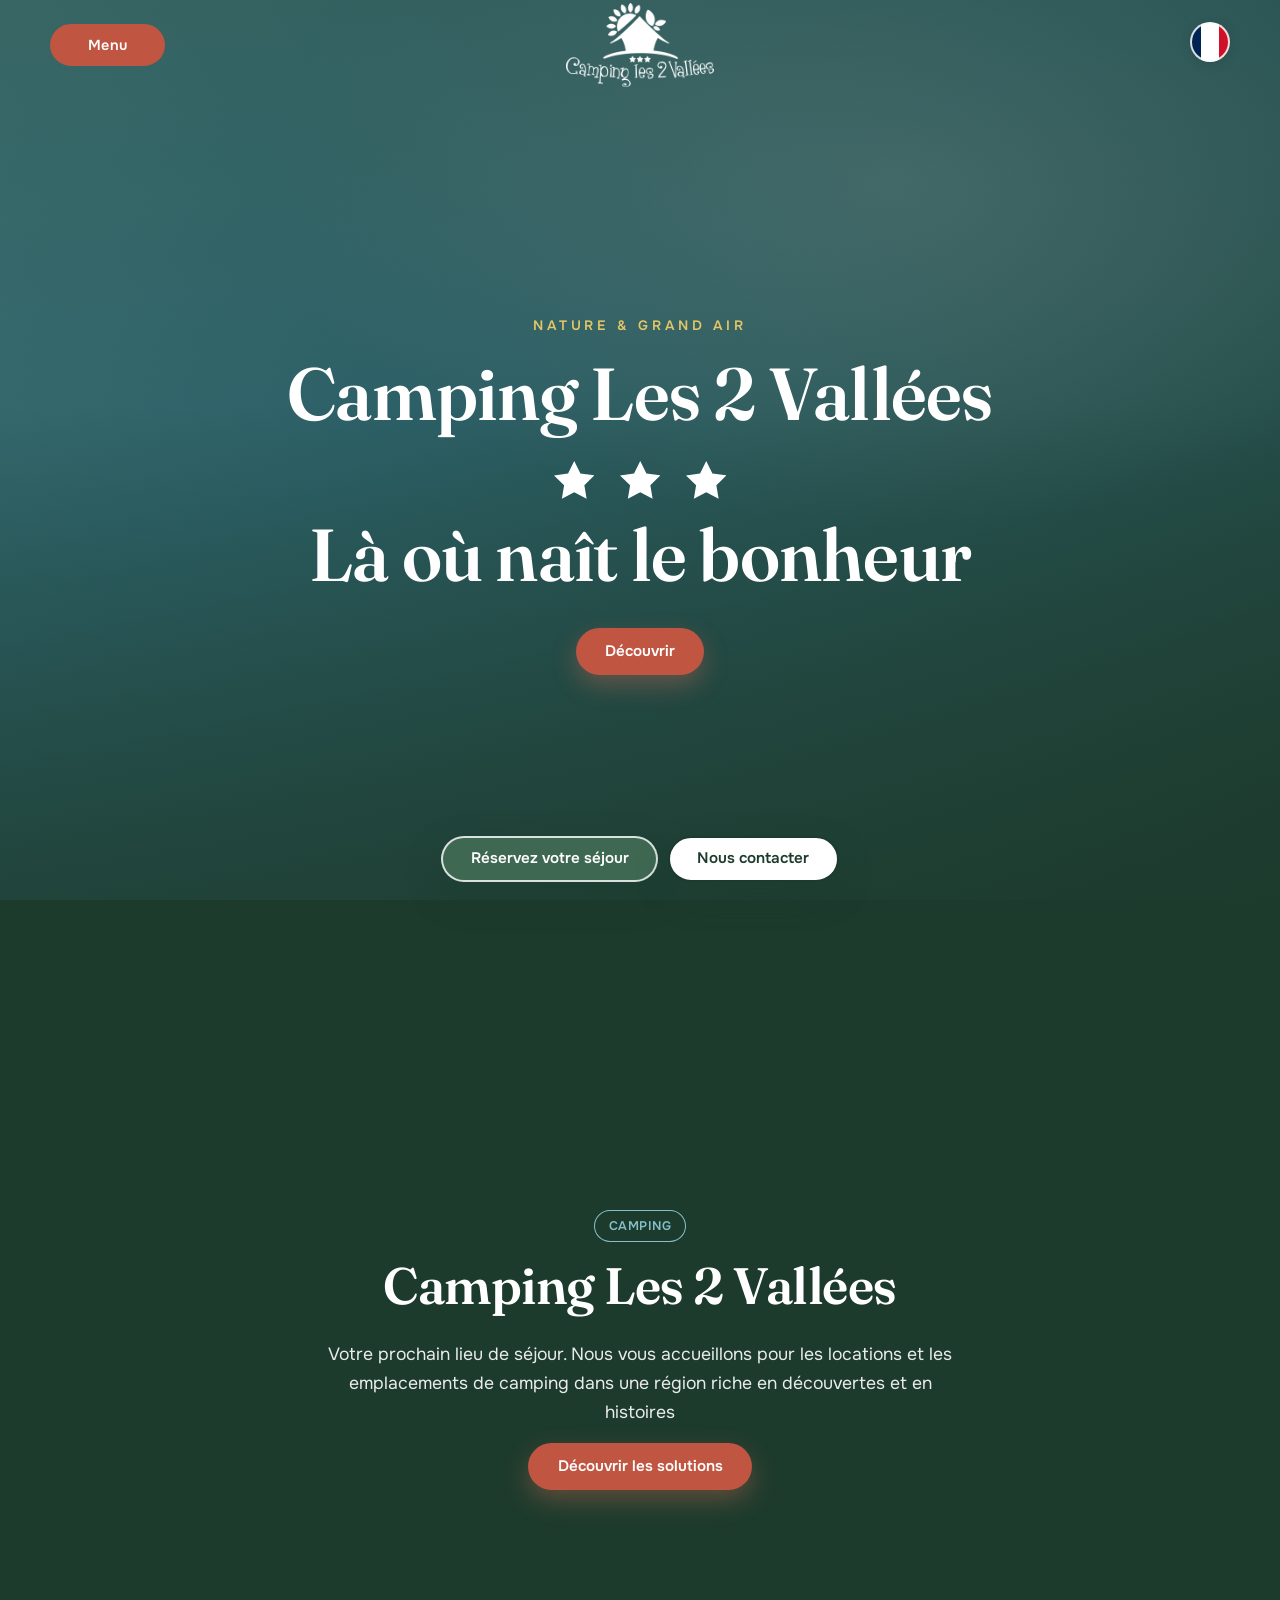
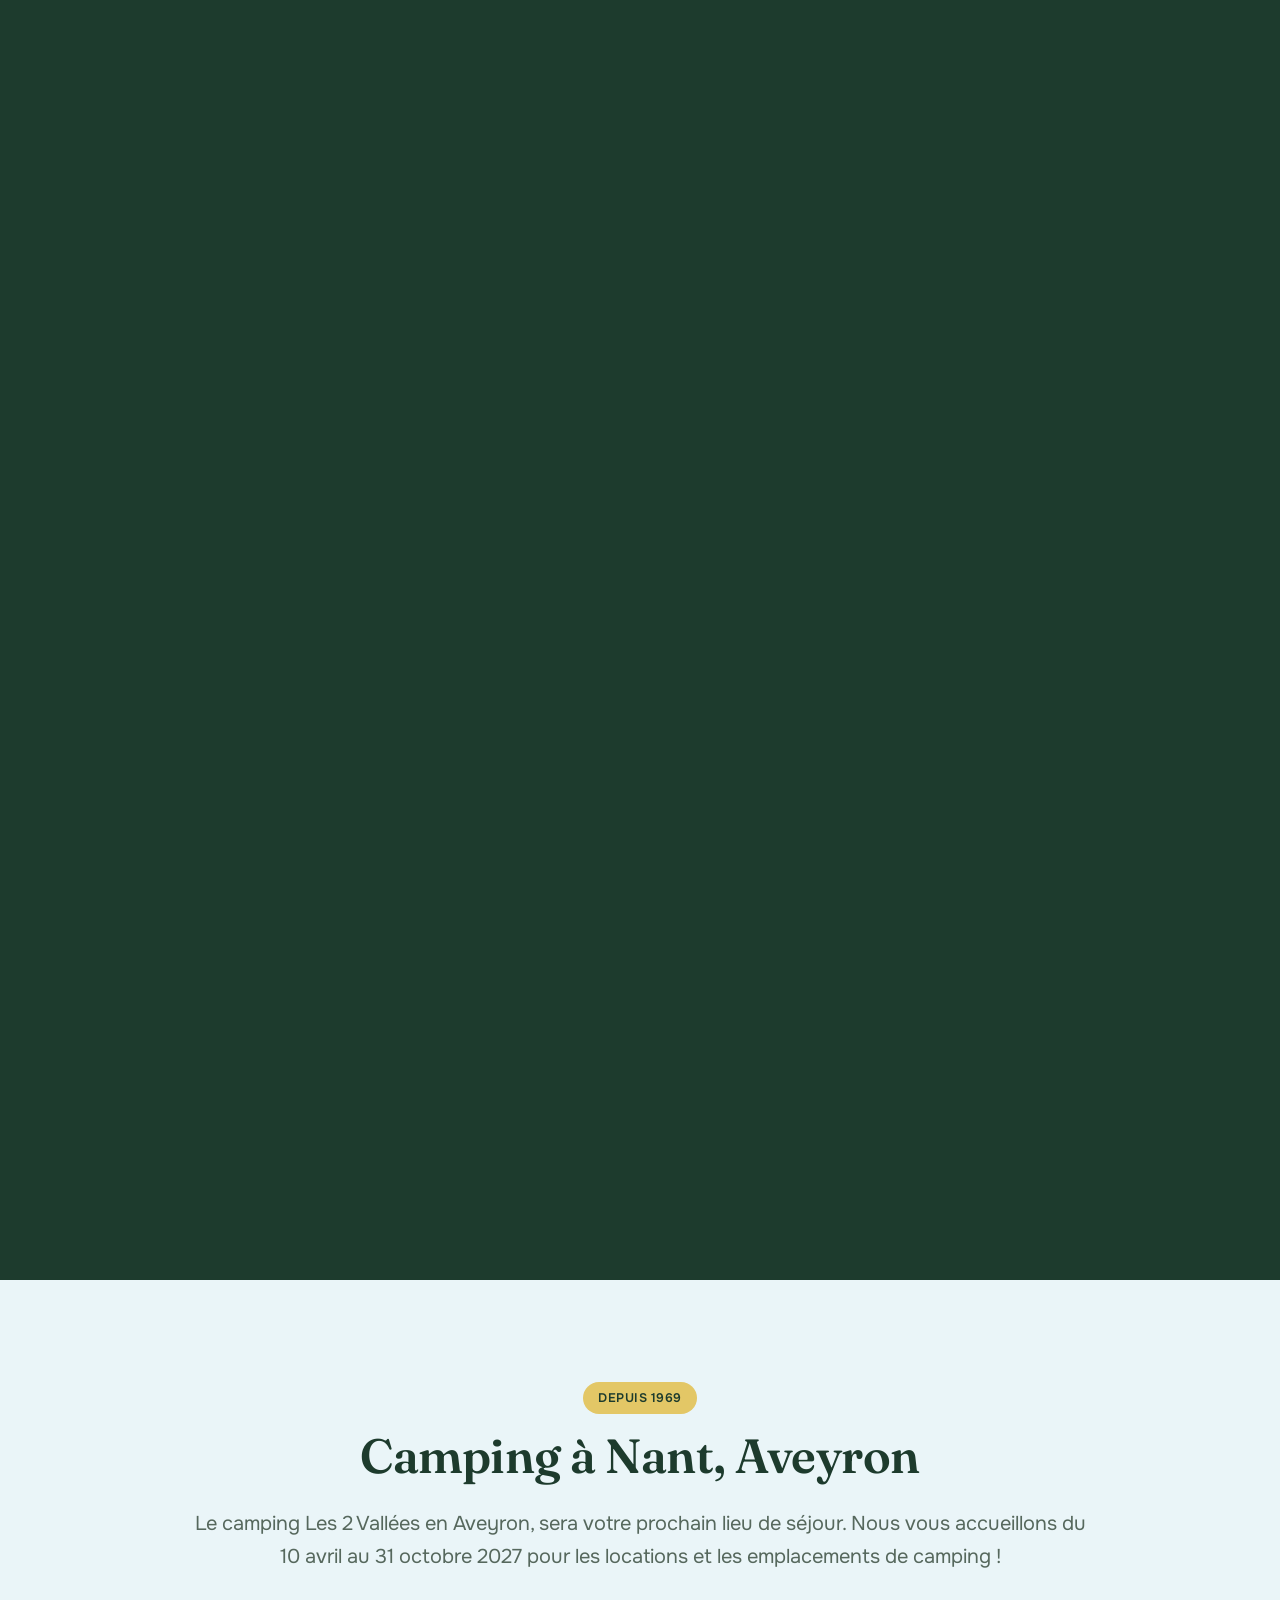
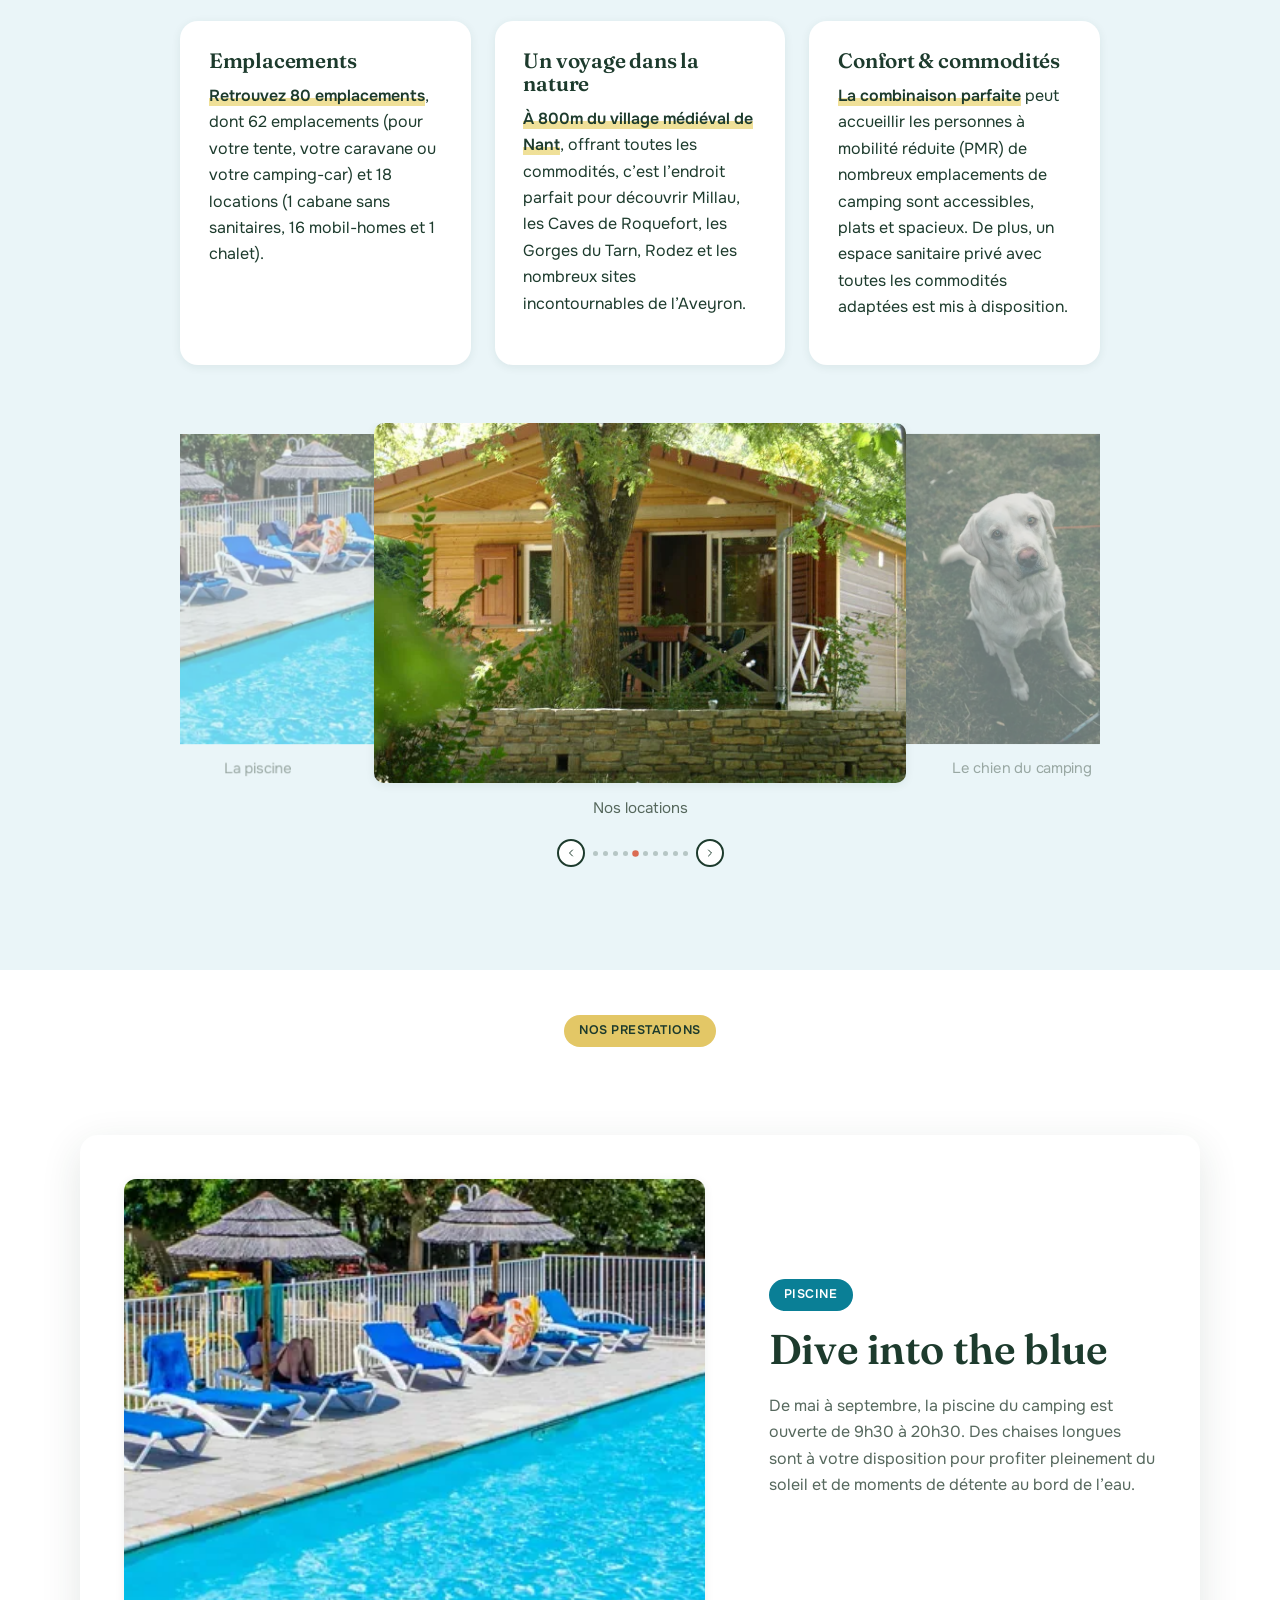
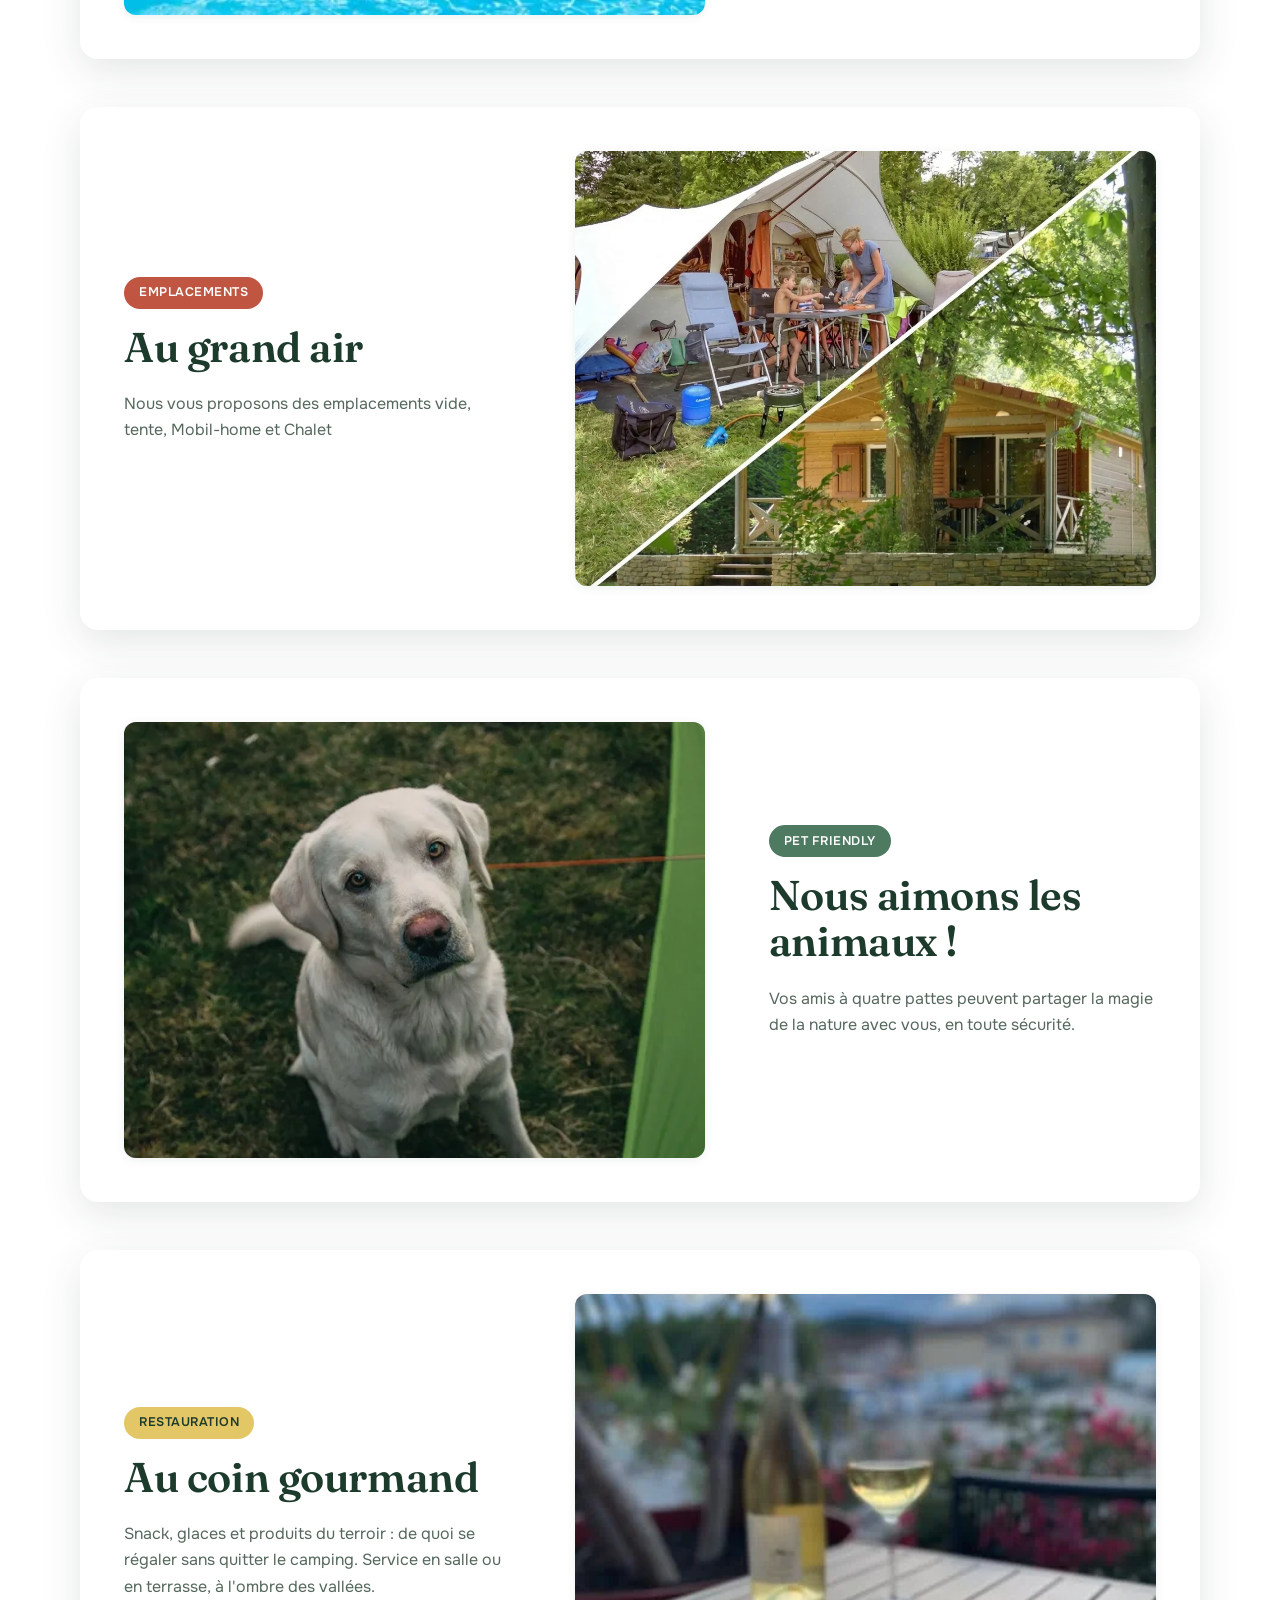
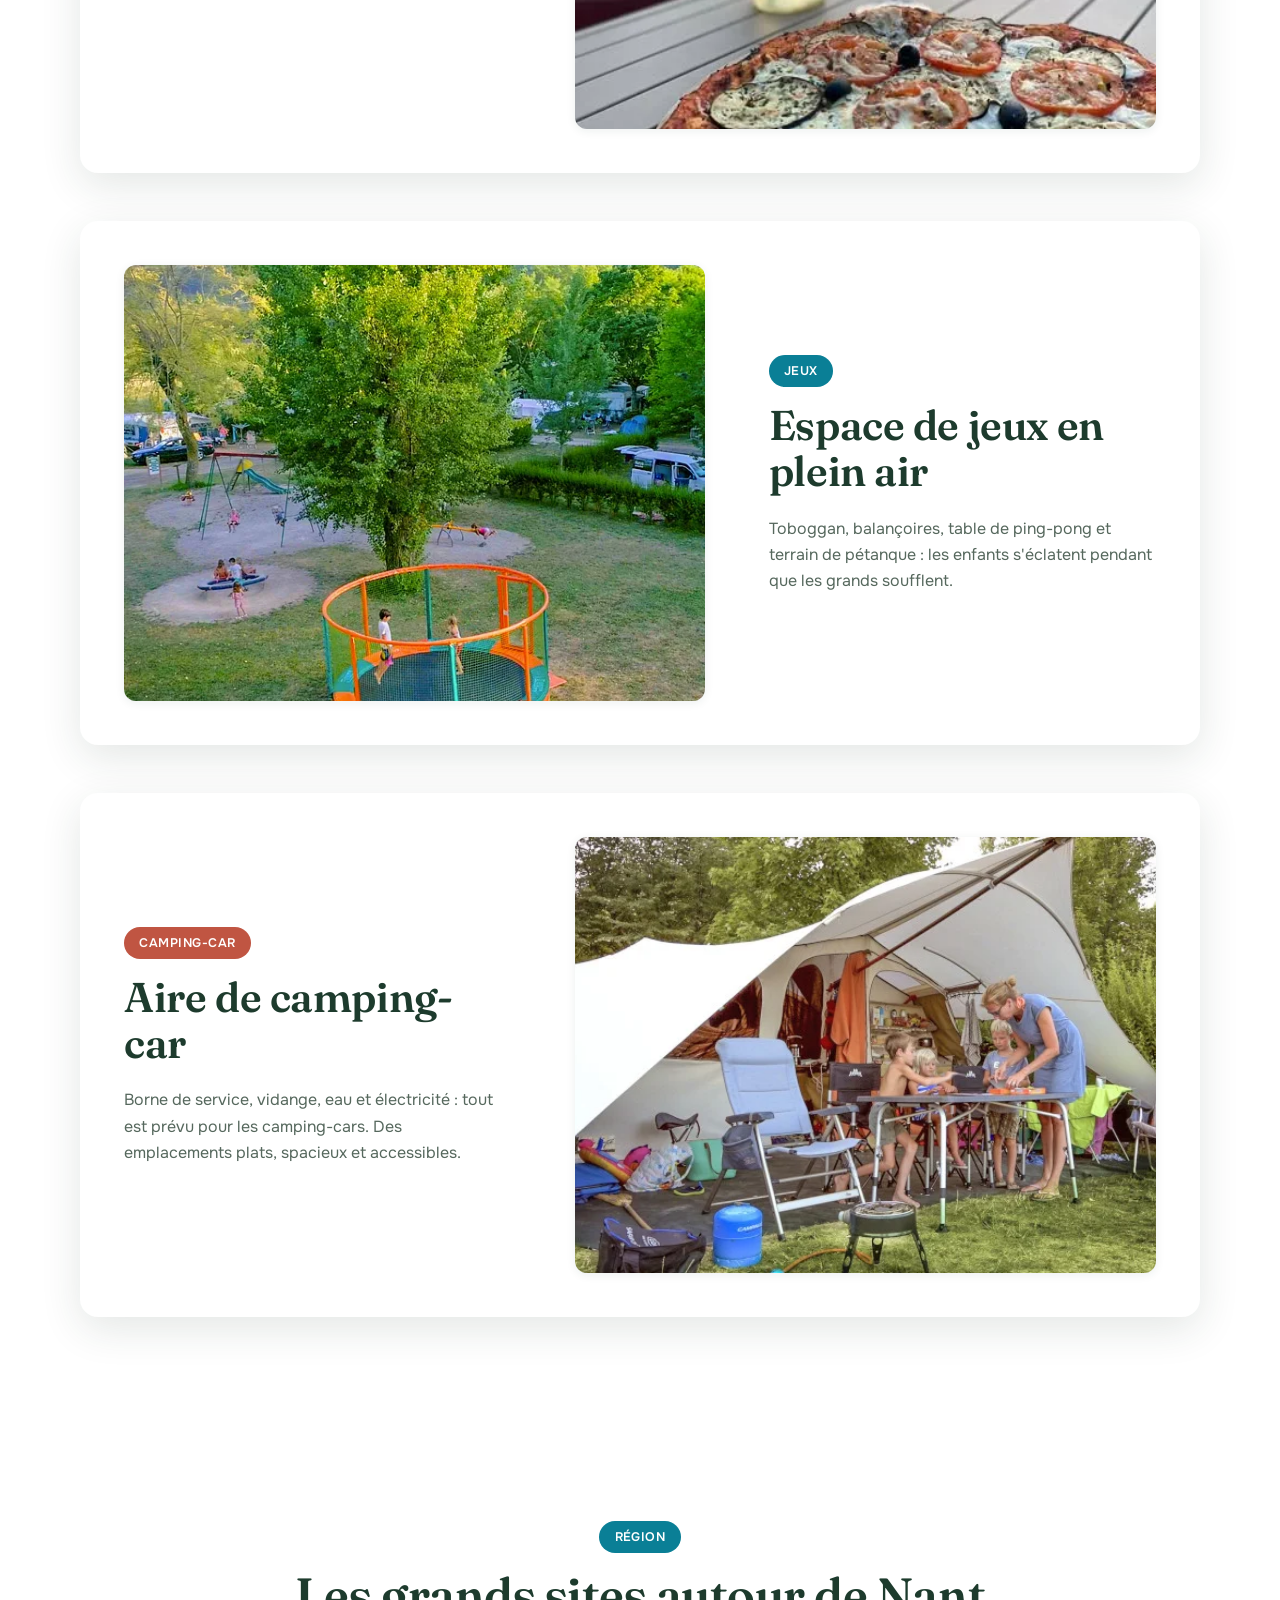
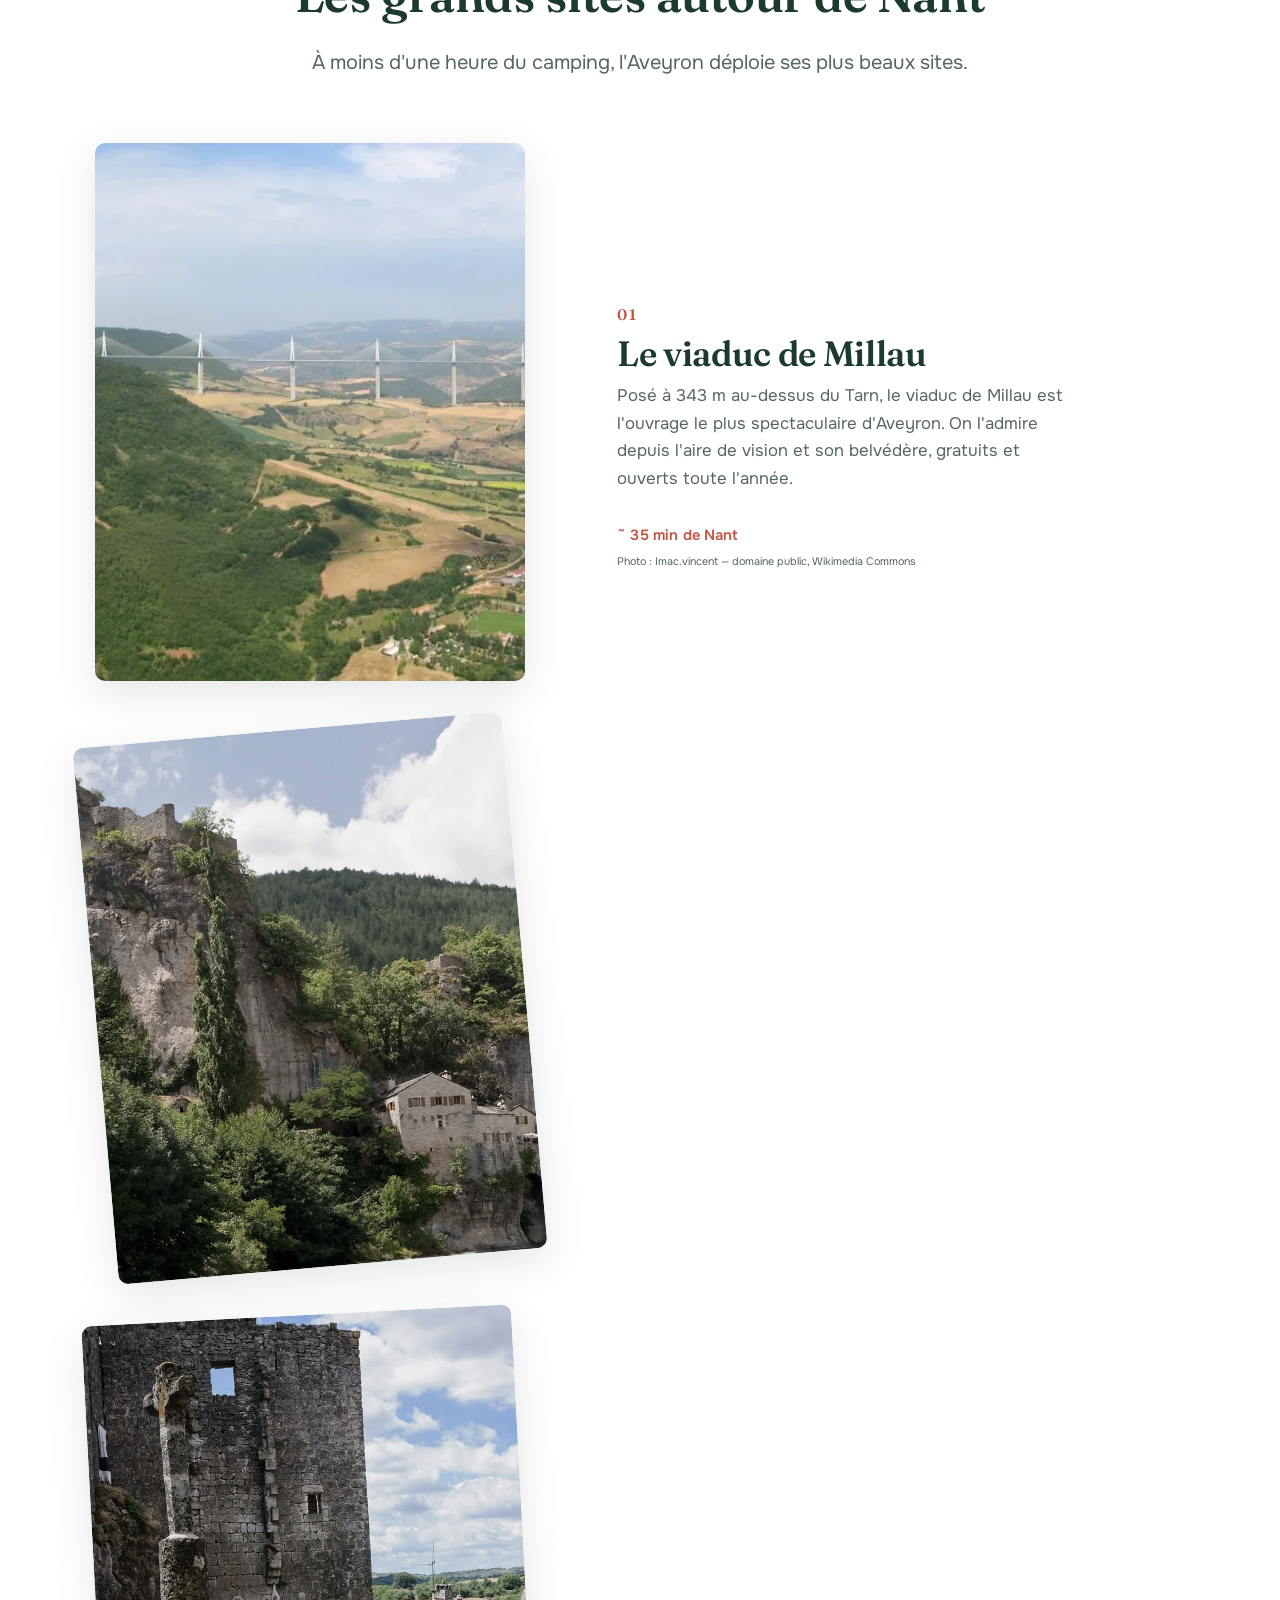
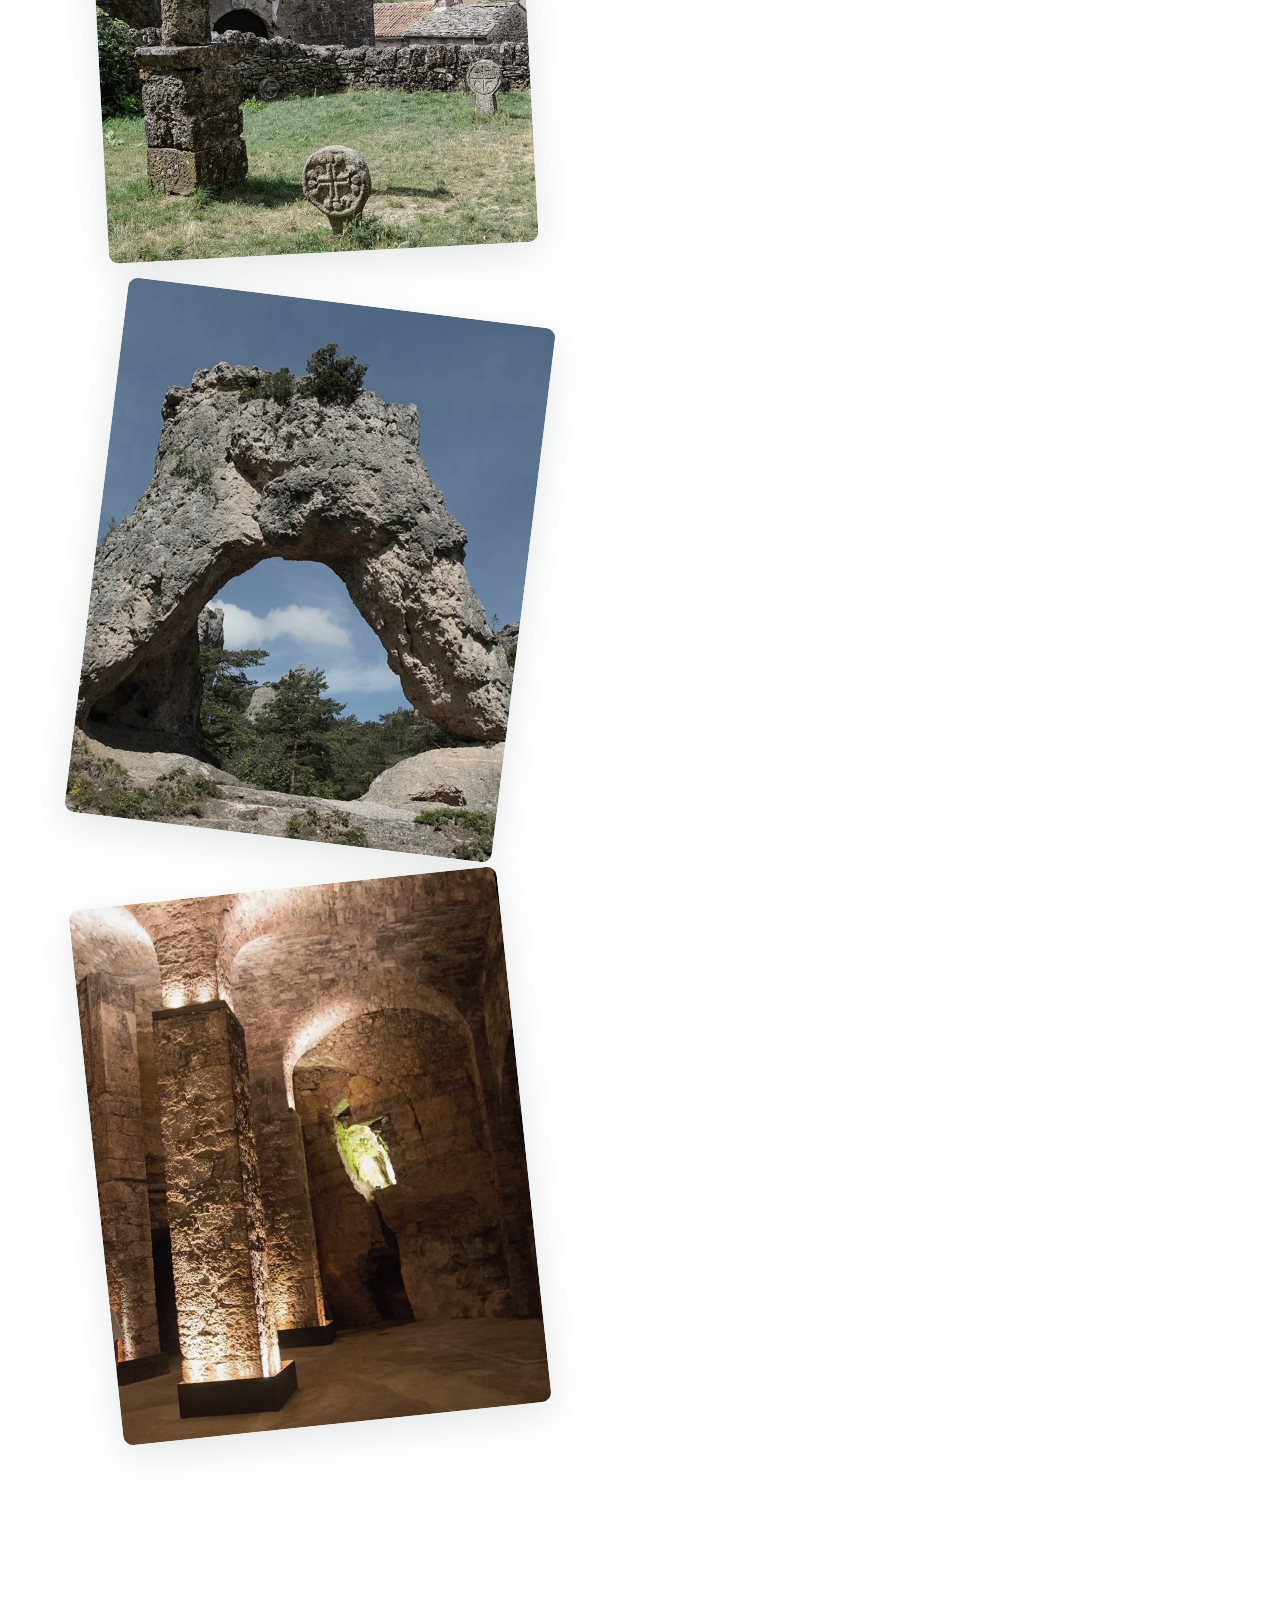
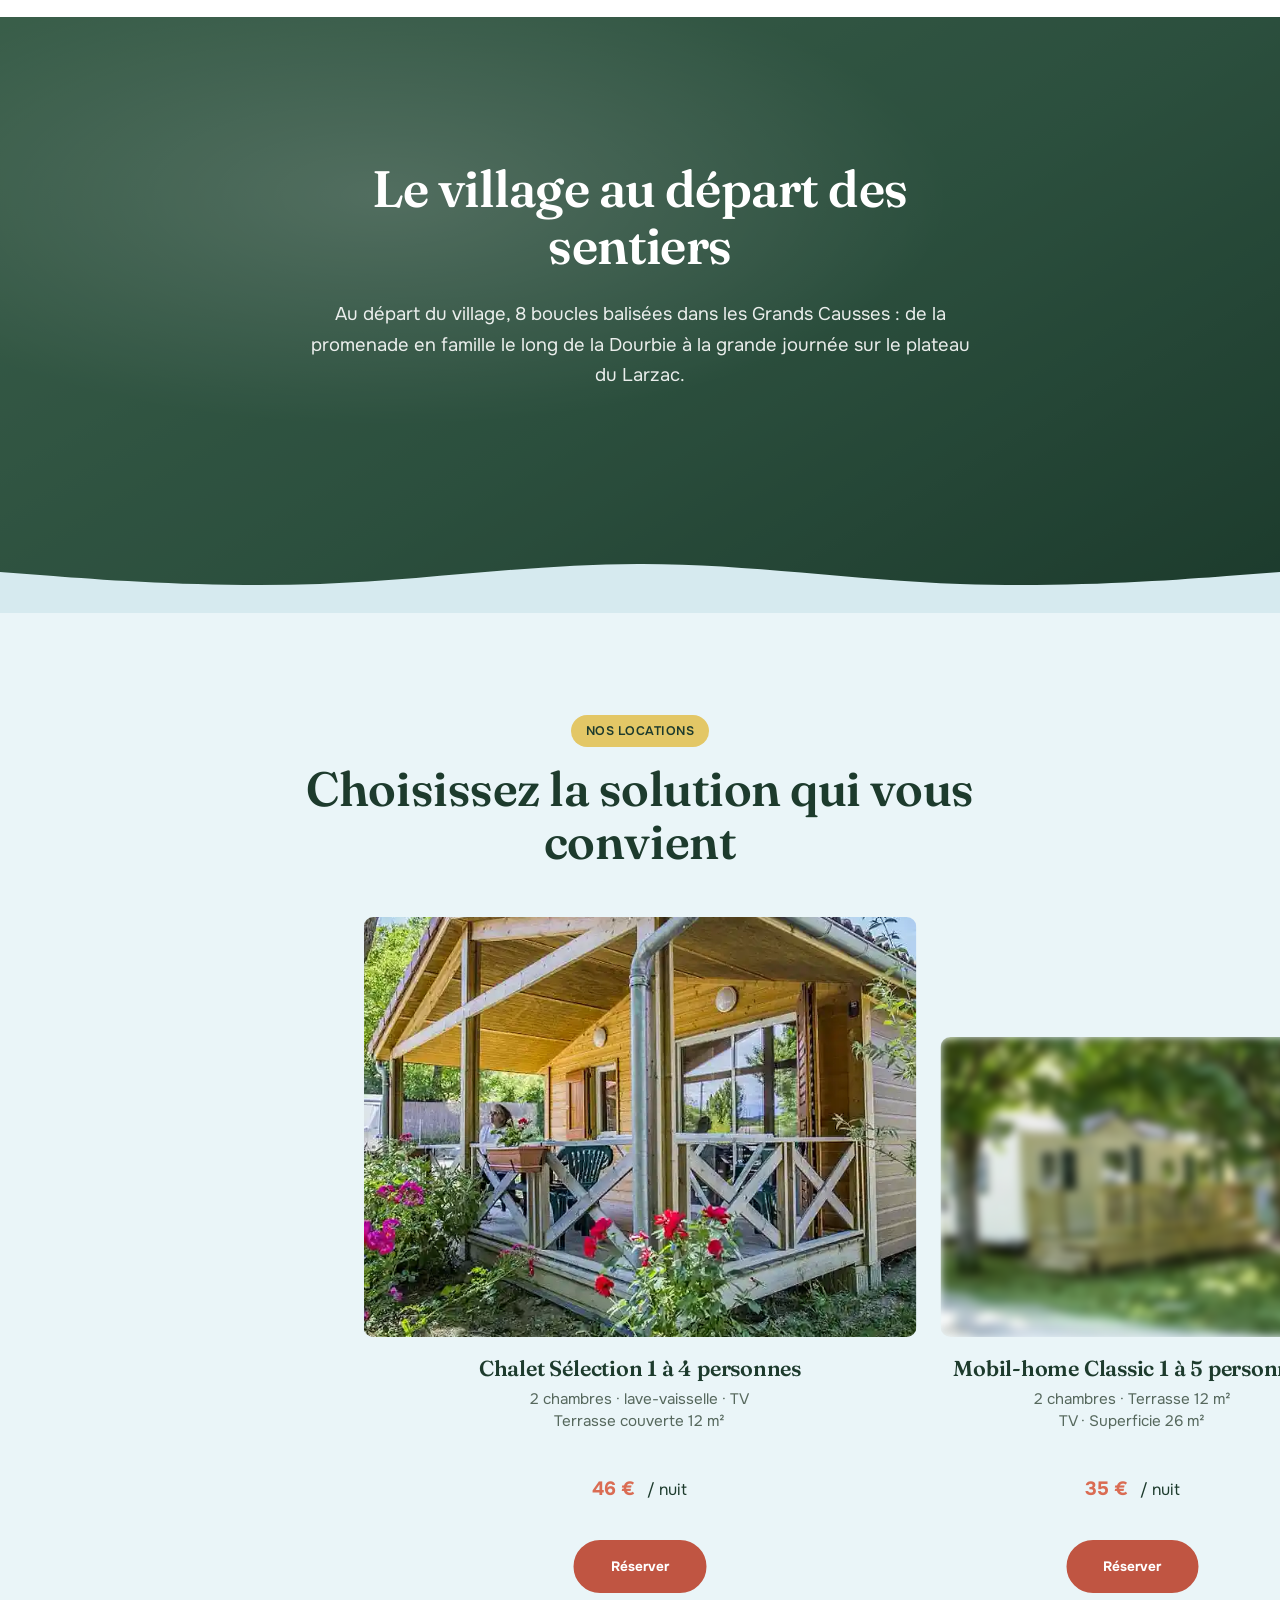
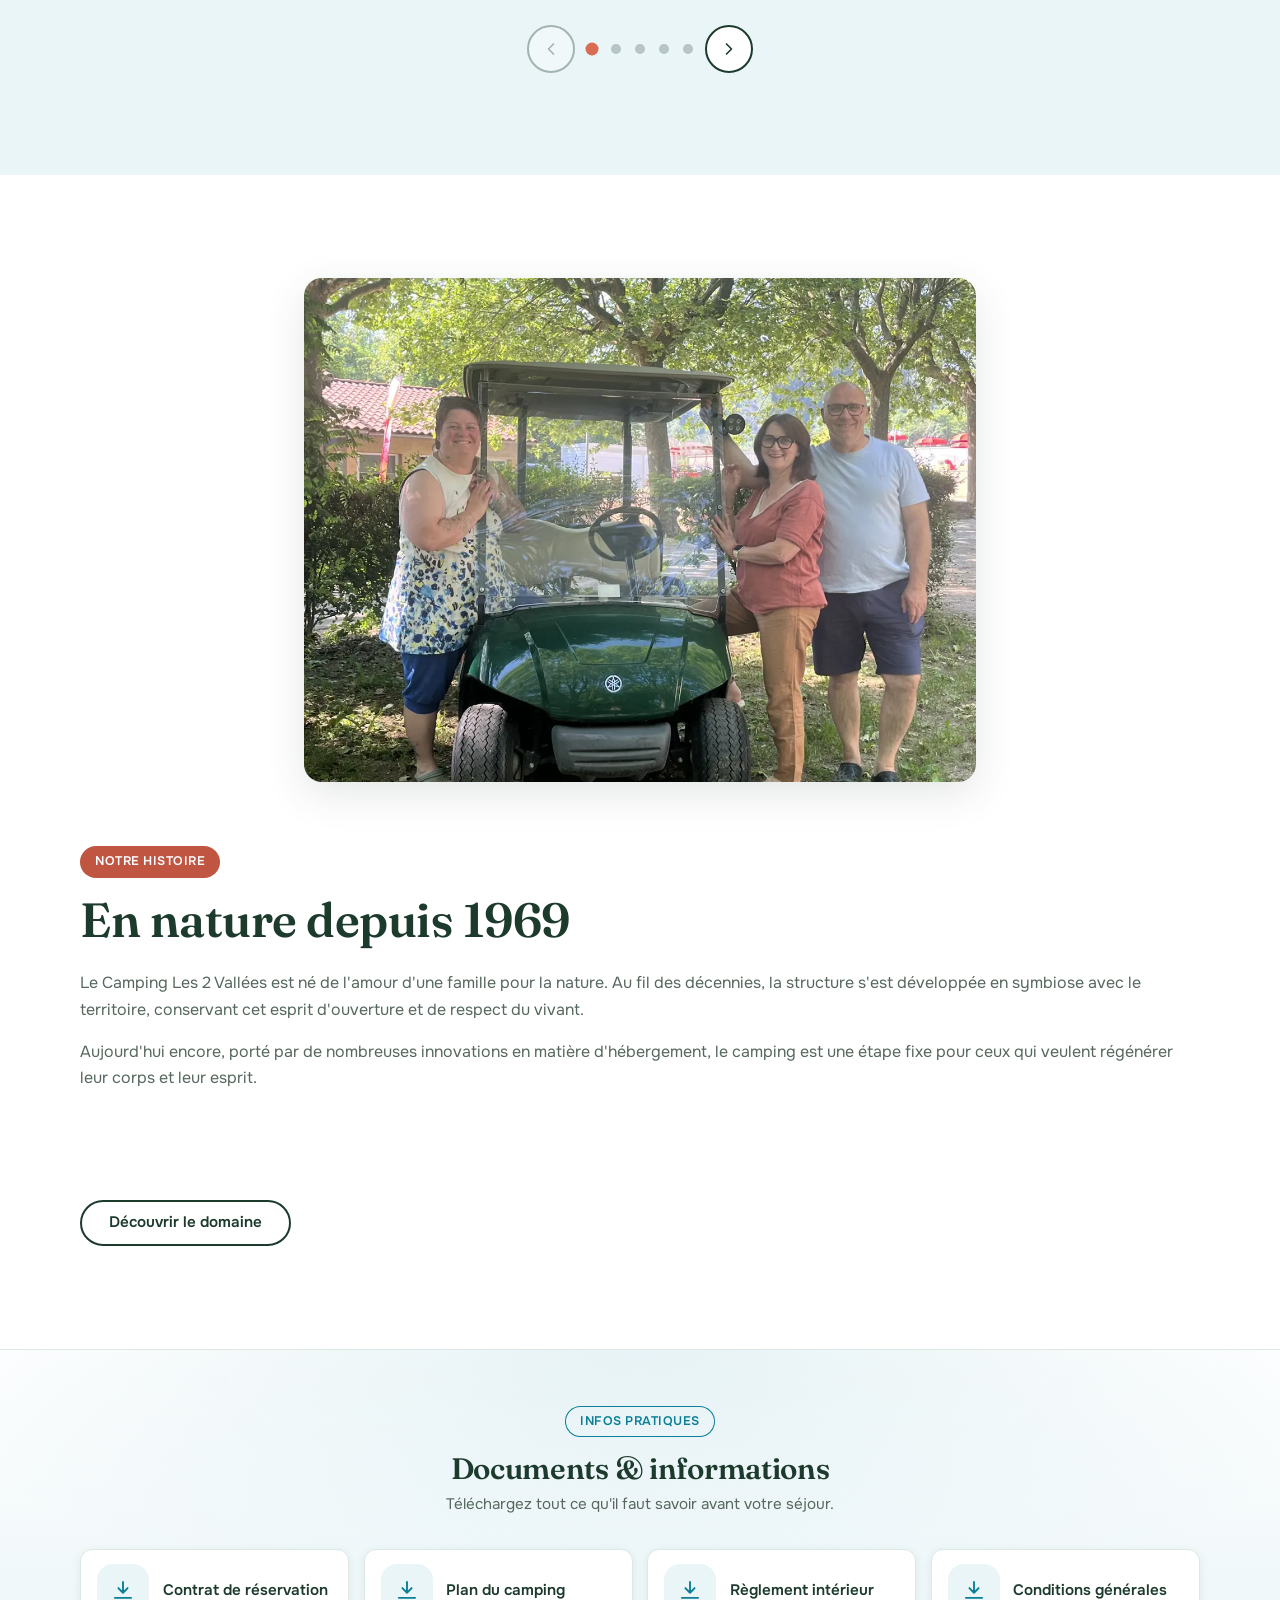
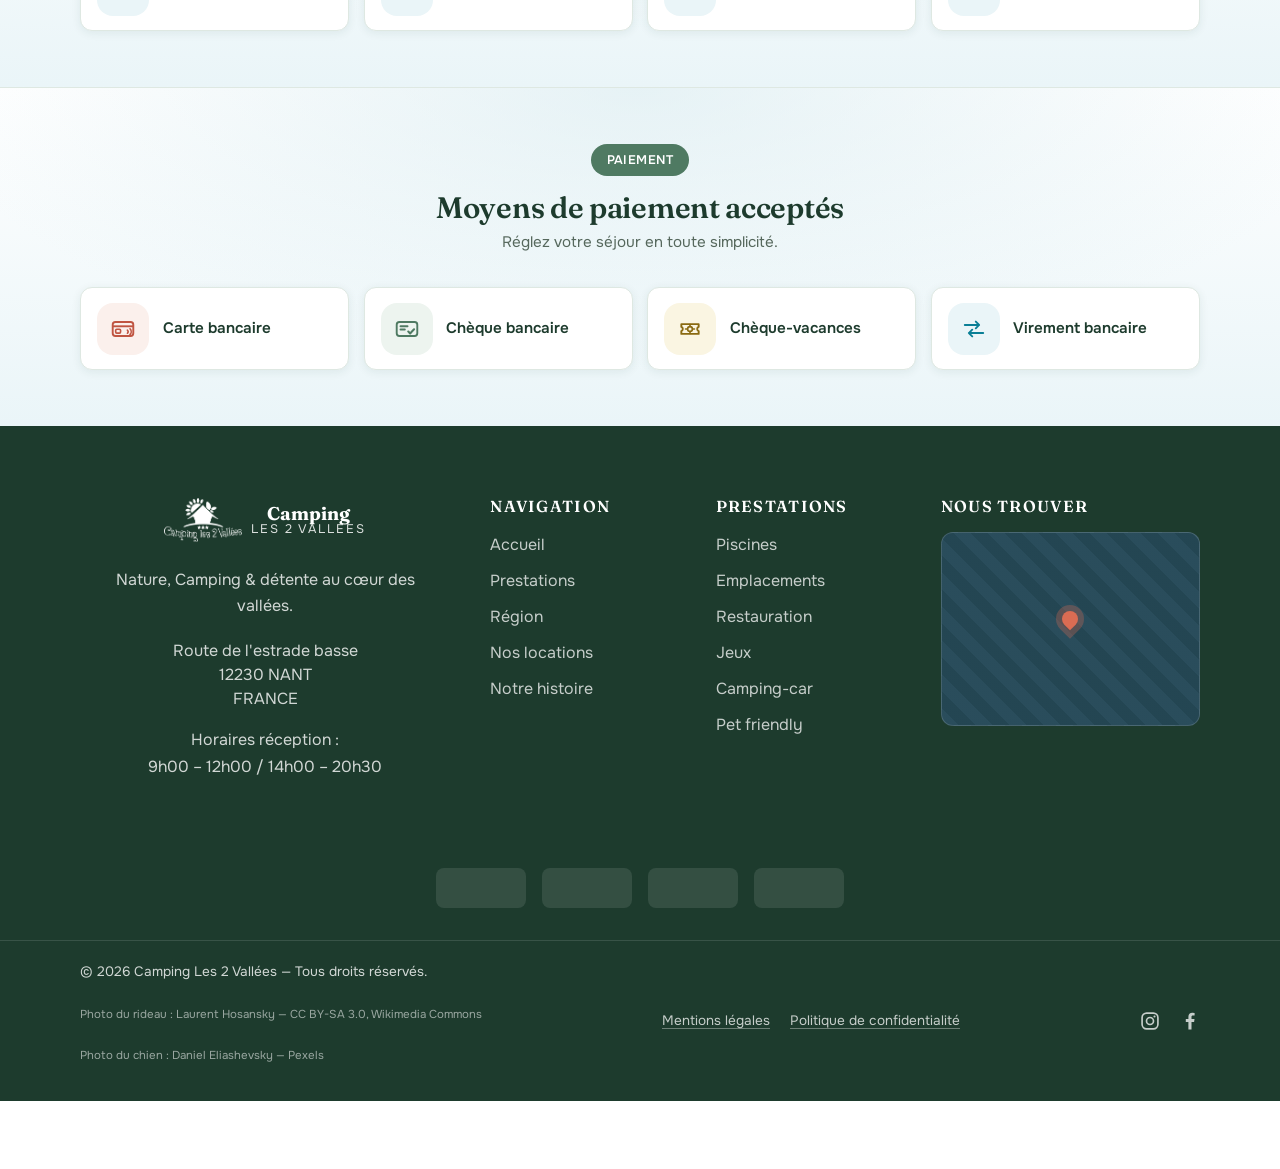
==== commit 9e30e400: "vallée first" ====
--- a/index.html
+++ b/index.html
@@ -1341,11 +1341,19 @@
         >
           <div class="slider__viewport locations__viewport">
             <ul class="slider__track locations__track" id="locationsTrack">
-              <li class="loc-card" data-price="46" data-surface="12" data-type="chalet">
+              <li
+                class="loc-card"
+                data-price="46"
+                data-surface="12"
+                data-type="chalet"
+              >
                 <img
                   class="loc-card__media img img--offer1"
                   src="assets/img/locations/location-chalet-700w.webp"
-                  srcset="assets/img/locations/location-chalet-700w.webp 700w, assets/img/locations/location-chalet-1400w.webp 1400w"
+                  srcset="
+                    assets/img/locations/location-chalet-700w.webp   700w,
+                    assets/img/locations/location-chalet-1400w.webp 1400w
+                  "
                   sizes="(max-width: 860px) 90vw, (max-width: 1024px) 45vw, 33vw"
                   width="700"
                   height="588"
@@ -1362,8 +1370,8 @@
                     2 chambres · lave-vaisselle · TV<br />
                     Terrasse couverte 12 m²
                   </p>
-                  <p class="loc-card__price" data-i18n="loc.perNight">
-                    <span class="loc-card__price-value" data-price></span> / nuit
+                  <p class="loc-card__price">
+                    <span class="loc-card__price-value" data-price></span>&nbsp;<span data-i18n="loc.perNight">/ nuit</span>
                   </p>
                   <a
                     href="#locations"
@@ -1373,11 +1381,19 @@
                   >
                 </div>
               </li>
-              <li class="loc-card" data-price="35" data-surface="26" data-type="mobilhome">
+              <li
+                class="loc-card"
+                data-price="35"
+                data-surface="26"
+                data-type="mobilhome"
+              >
                 <img
                   class="loc-card__media img img--offer2"
                   src="assets/img/locations/location-cosy-2ch-700w.webp"
-                  srcset="assets/img/locations/location-cosy-2ch-700w.webp 700w, assets/img/locations/location-cosy-2ch-1400w.webp 1400w"
+                  srcset="
+                    assets/img/locations/location-cosy-2ch-700w.webp   700w,
+                    assets/img/locations/location-cosy-2ch-1400w.webp 1400w
+                  "
                   sizes="(max-width: 860px) 90vw, (max-width: 1024px) 45vw, 33vw"
                   width="700"
                   height="588"
@@ -1394,8 +1410,8 @@
                     2 chambres · Terrasse 12 m²<br />
                     TV · Superficie 26 m²
                   </p>
-                  <p class="loc-card__price" data-i18n="loc.perNight">
-                    <span class="loc-card__price-value" data-price></span> / nuit
+                  <p class="loc-card__price">
+                    <span class="loc-card__price-value" data-price></span>&nbsp;<span data-i18n="loc.perNight">/ nuit</span>
                   </p>
                   <a
                     href="#locations"
@@ -1405,11 +1421,19 @@
                   >
                 </div>
               </li>
-              <li class="loc-card" data-price="13.30" data-surface="100" data-type="emplacement">
+              <li
+                class="loc-card"
+                data-price="13.30"
+                data-surface="100"
+                data-type="emplacement"
+              >
                 <img
                   class="loc-card__media img img--offer3"
                   src="assets/img/locations/emplacement-nature-700w.webp"
-                  srcset="assets/img/locations/emplacement-nature-700w.webp 700w, assets/img/locations/emplacement-nature-1400w.webp 1400w"
+                  srcset="
+                    assets/img/locations/emplacement-nature-700w.webp   700w,
+                    assets/img/locations/emplacement-nature-1400w.webp 1400w
+                  "
                   sizes="(max-width: 860px) 90vw, (max-width: 1024px) 45vw, 33vw"
                   width="700"
                   height="525"
@@ -1426,8 +1450,8 @@
                     Tente, caravane ou camping-car<br />
                     Environ 100 m²
                   </p>
-                  <p class="loc-card__price" data-i18n="loc.perNight">
-                    <span class="loc-card__price-value" data-price></span> / nuit
+                  <p class="loc-card__price">
+                    <span class="loc-card__price-value" data-price></span>&nbsp;<span data-i18n="loc.perNight">/ nuit</span>
                   </p>
                   <a
                     href="#locations"
@@ -1437,11 +1461,19 @@
                   >
                 </div>
               </li>
-              <li class="loc-card" data-price="18.50" data-surface="100" data-type="emplacement">
+              <li
+                class="loc-card"
+                data-price="18.50"
+                data-surface="100"
+                data-type="emplacement"
+              >
                 <img
                   class="loc-card__media img img--offer4"
                   src="assets/img/locations/emplacement-confort-700w.webp"
-                  srcset="assets/img/locations/emplacement-confort-700w.webp 700w, assets/img/locations/emplacement-confort-1400w.webp 1400w"
+                  srcset="
+                    assets/img/locations/emplacement-confort-700w.webp   700w,
+                    assets/img/locations/emplacement-confort-1400w.webp 1400w
+                  "
                   sizes="(max-width: 860px) 90vw, (max-width: 1024px) 45vw, 33vw"
                   width="700"
                   height="526"
@@ -1458,8 +1490,8 @@
                     Tente, caravane ou camping-car<br />
                     Électricité 10 A · Environ 100 m²
                   </p>
-                  <p class="loc-card__price" data-i18n="loc.perNight">
-                    <span class="loc-card__price-value" data-price></span> / nuit
+                  <p class="loc-card__price">
+                    <span class="loc-card__price-value" data-price></span>&nbsp;<span data-i18n="loc.perNight">/ nuit</span>
                   </p>
                   <a
                     href="#locations"
@@ -1469,11 +1501,19 @@
                   >
                 </div>
               </li>
-              <li class="loc-card" data-price="65" data-surface="21" data-type="chalet">
+              <li
+                class="loc-card"
+                data-price="29"
+                data-surface="21"
+                data-type="chalet"
+              >
                 <img
                   class="loc-card__media img img--offer5"
                   src="assets/img/locations/cabane-robinson-exterior-700w.webp"
-                  srcset="assets/img/locations/cabane-robinson-exterior-700w.webp 700w, assets/img/locations/cabane-robinson-exterior-1400w.webp 1400w"
+                  srcset="
+                    assets/img/locations/cabane-robinson-exterior-700w.webp   700w,
+                    assets/img/locations/cabane-robinson-exterior-1400w.webp 1400w
+                  "
                   sizes="(max-width: 860px) 90vw, (max-width: 1024px) 45vw, 33vw"
                   width="700"
                   height="588"
@@ -1490,8 +1530,8 @@
                     2 chambres · Sans sanitaires<br />
                     Environ 21 m²
                   </p>
-                  <p class="loc-card__price" data-i18n="loc.perNight">
-                    <span class="loc-card__price-value" data-price></span> / nuit
+                  <p class="loc-card__price">
+                    <span class="loc-card__price-value" data-price></span>&nbsp;<span data-i18n="loc.perNight">/ nuit</span>
                   </p>
                   <a
                     href="#locations"
--- a/css/style.css
+++ b/css/style.css
@@ -2174,16 +2174,29 @@
 .loc-card__price {
   margin-top: auto;
   padding-top: 0.5rem;
+  display: flex;
+  justify-content: center;
+  align-items: baseline;
+  gap: 0.25rem;
 }
 .loc-card__price-value {
   font-size: 1.2rem;
   font-weight: 700;
   color: var(--terracotta);
 }
-.loc-card__price[data-i18n="loc.perNight"] {
-  display: inline-flex;
-  align-items: baseline;
-  gap: 0.25rem;
+
+/* Bouton Réserver compact — scoped aux locations */
+.loc-card .btn--outline {
+  justify-self: center;
+  padding: 0.5rem 0.3rem;
+  font-size: 0.85rem;
+  font-weight: 700;
+  background: var(--terracotta-btn);
+  color: #fff;
+  border-color: var(--terracotta-btn);
+  min-width: 8.3rem;
+  min-height: 3.3rem;
+  margin-top: 0.9rem;
 }
 
 /* La slide active : +20% de largeur par rapport à l'active précédente
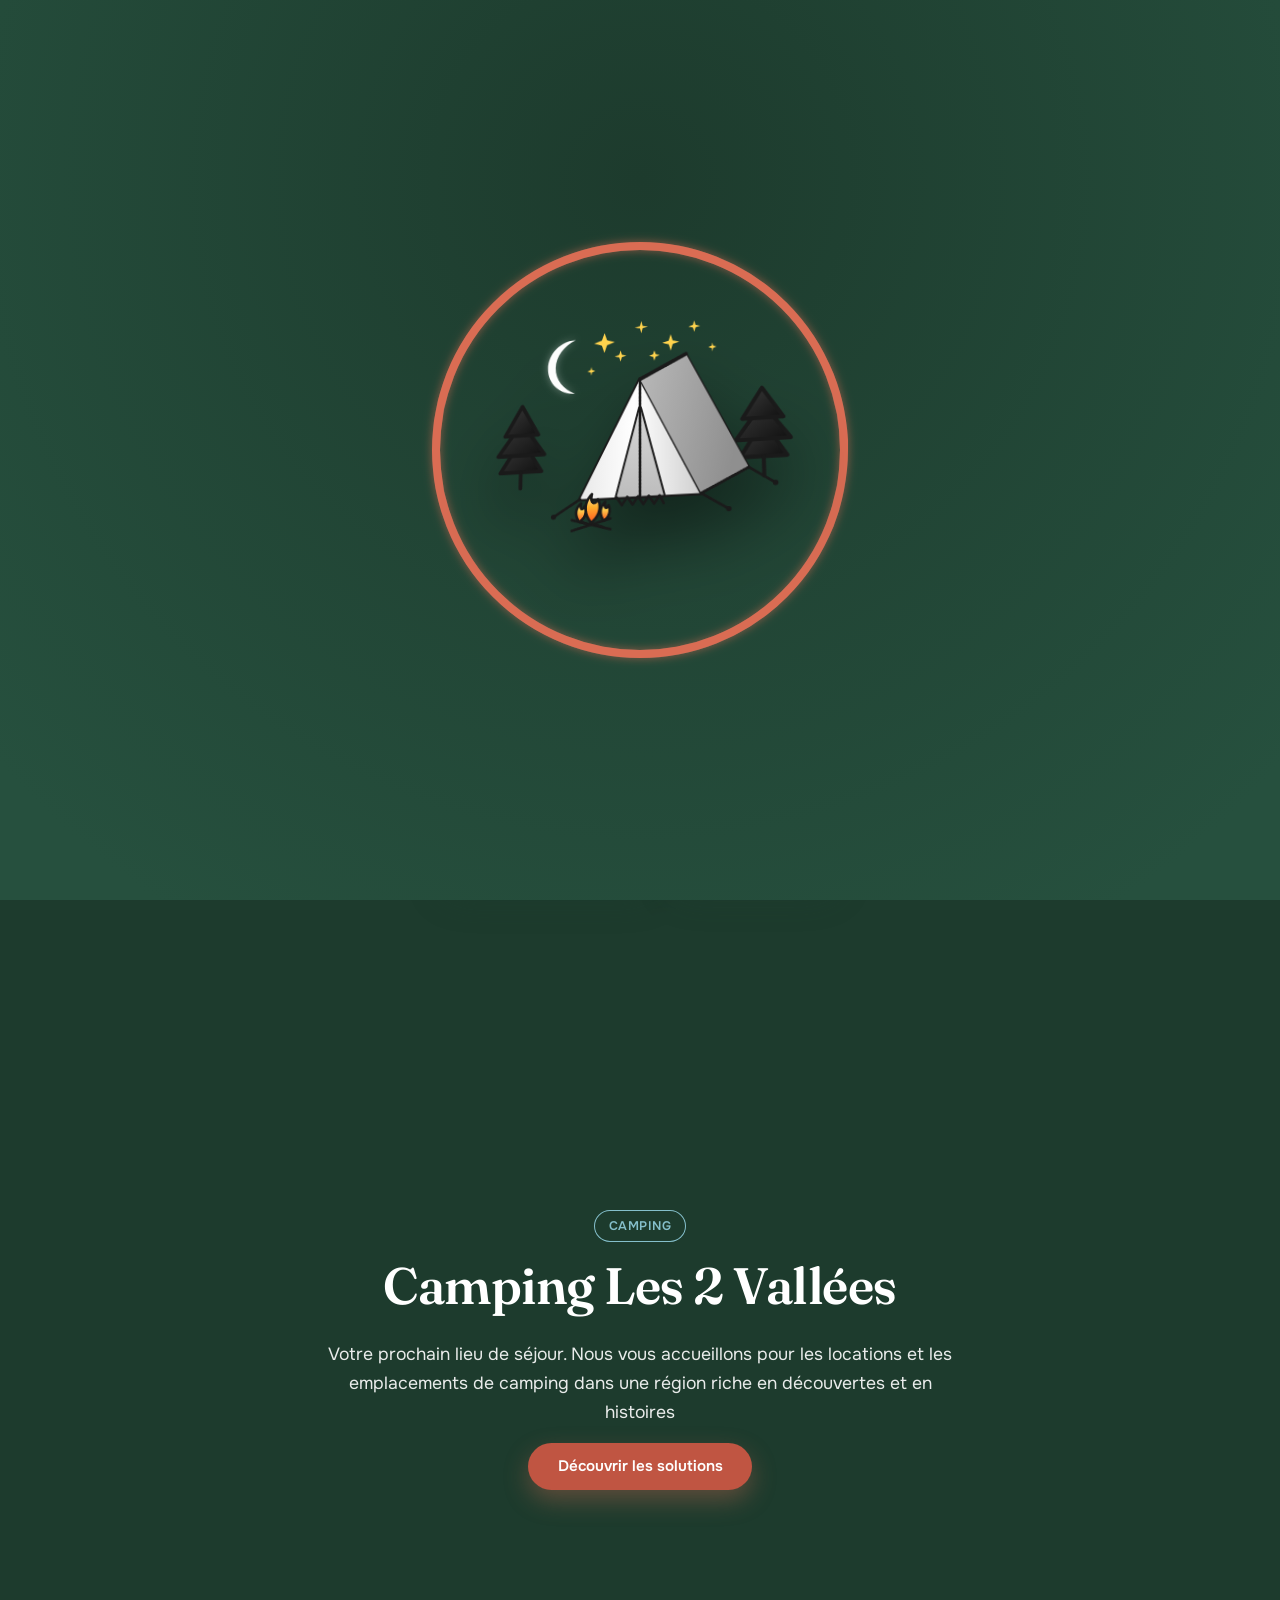
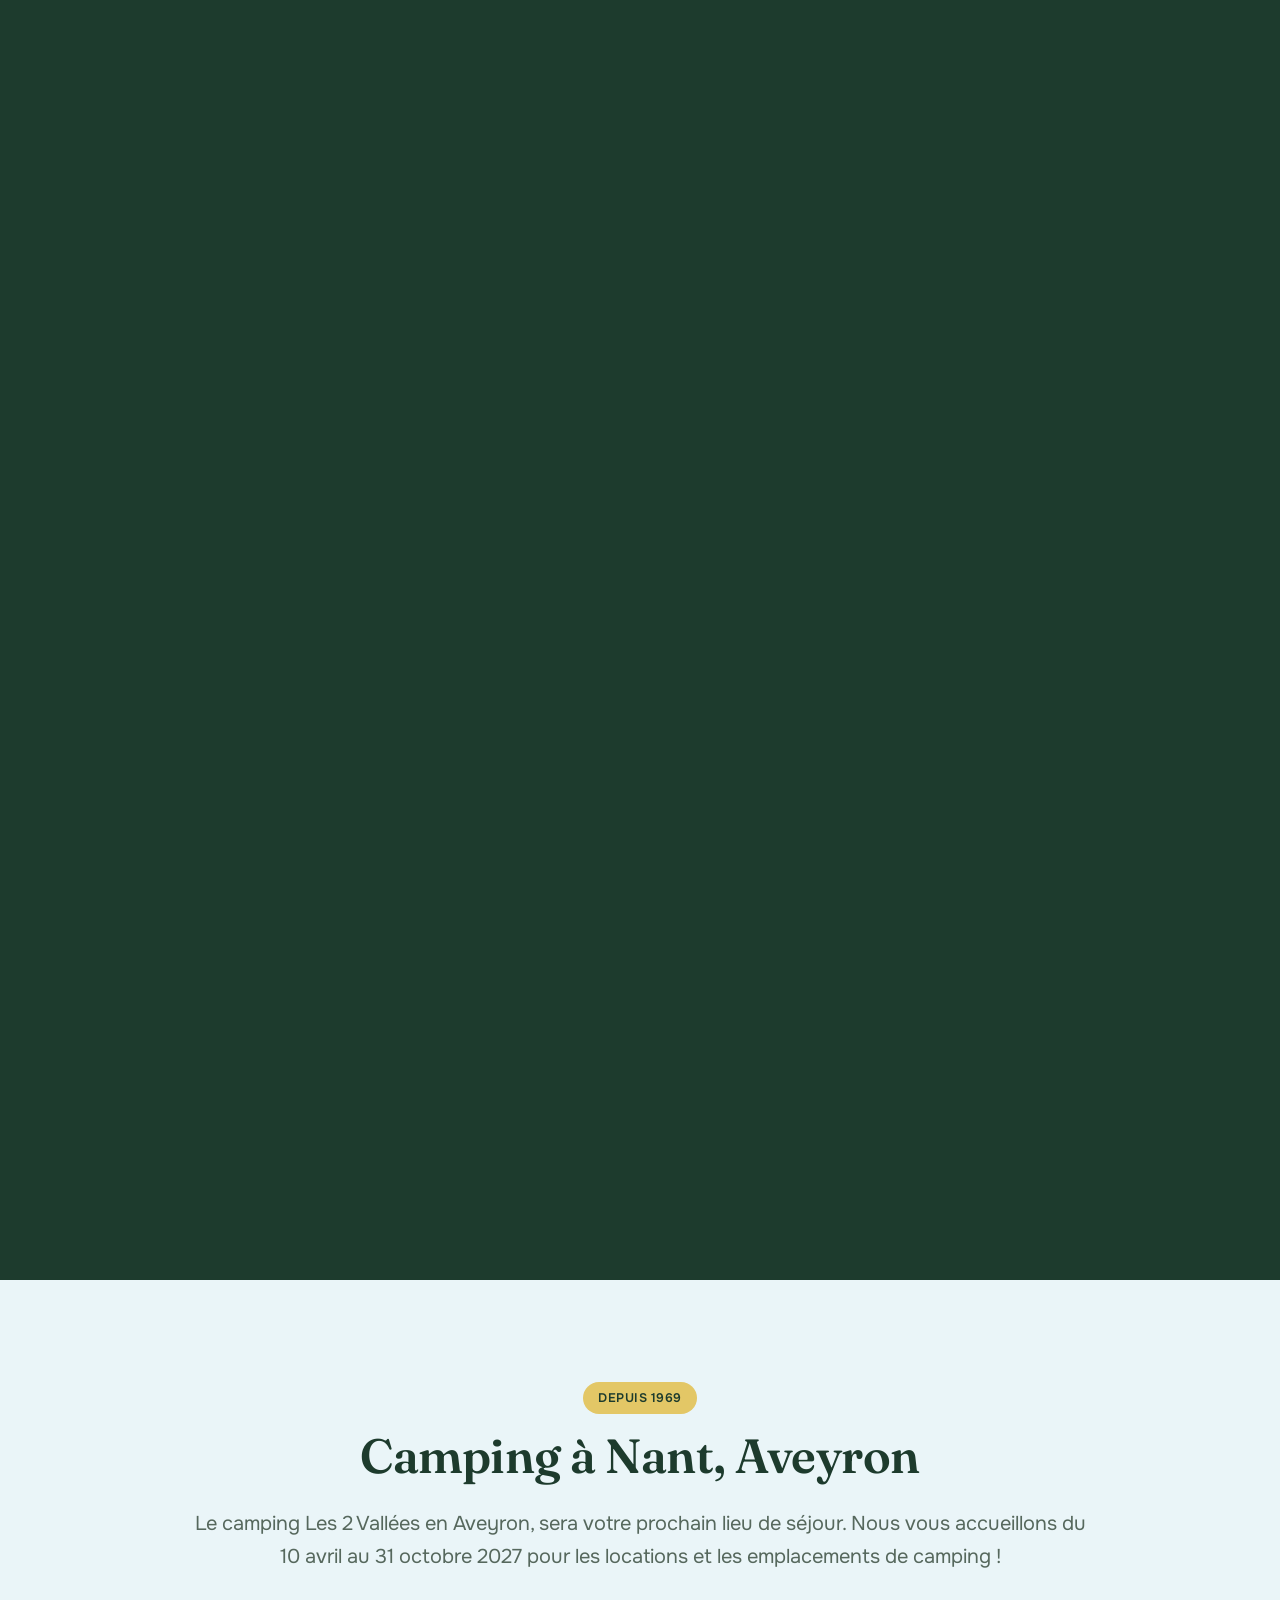
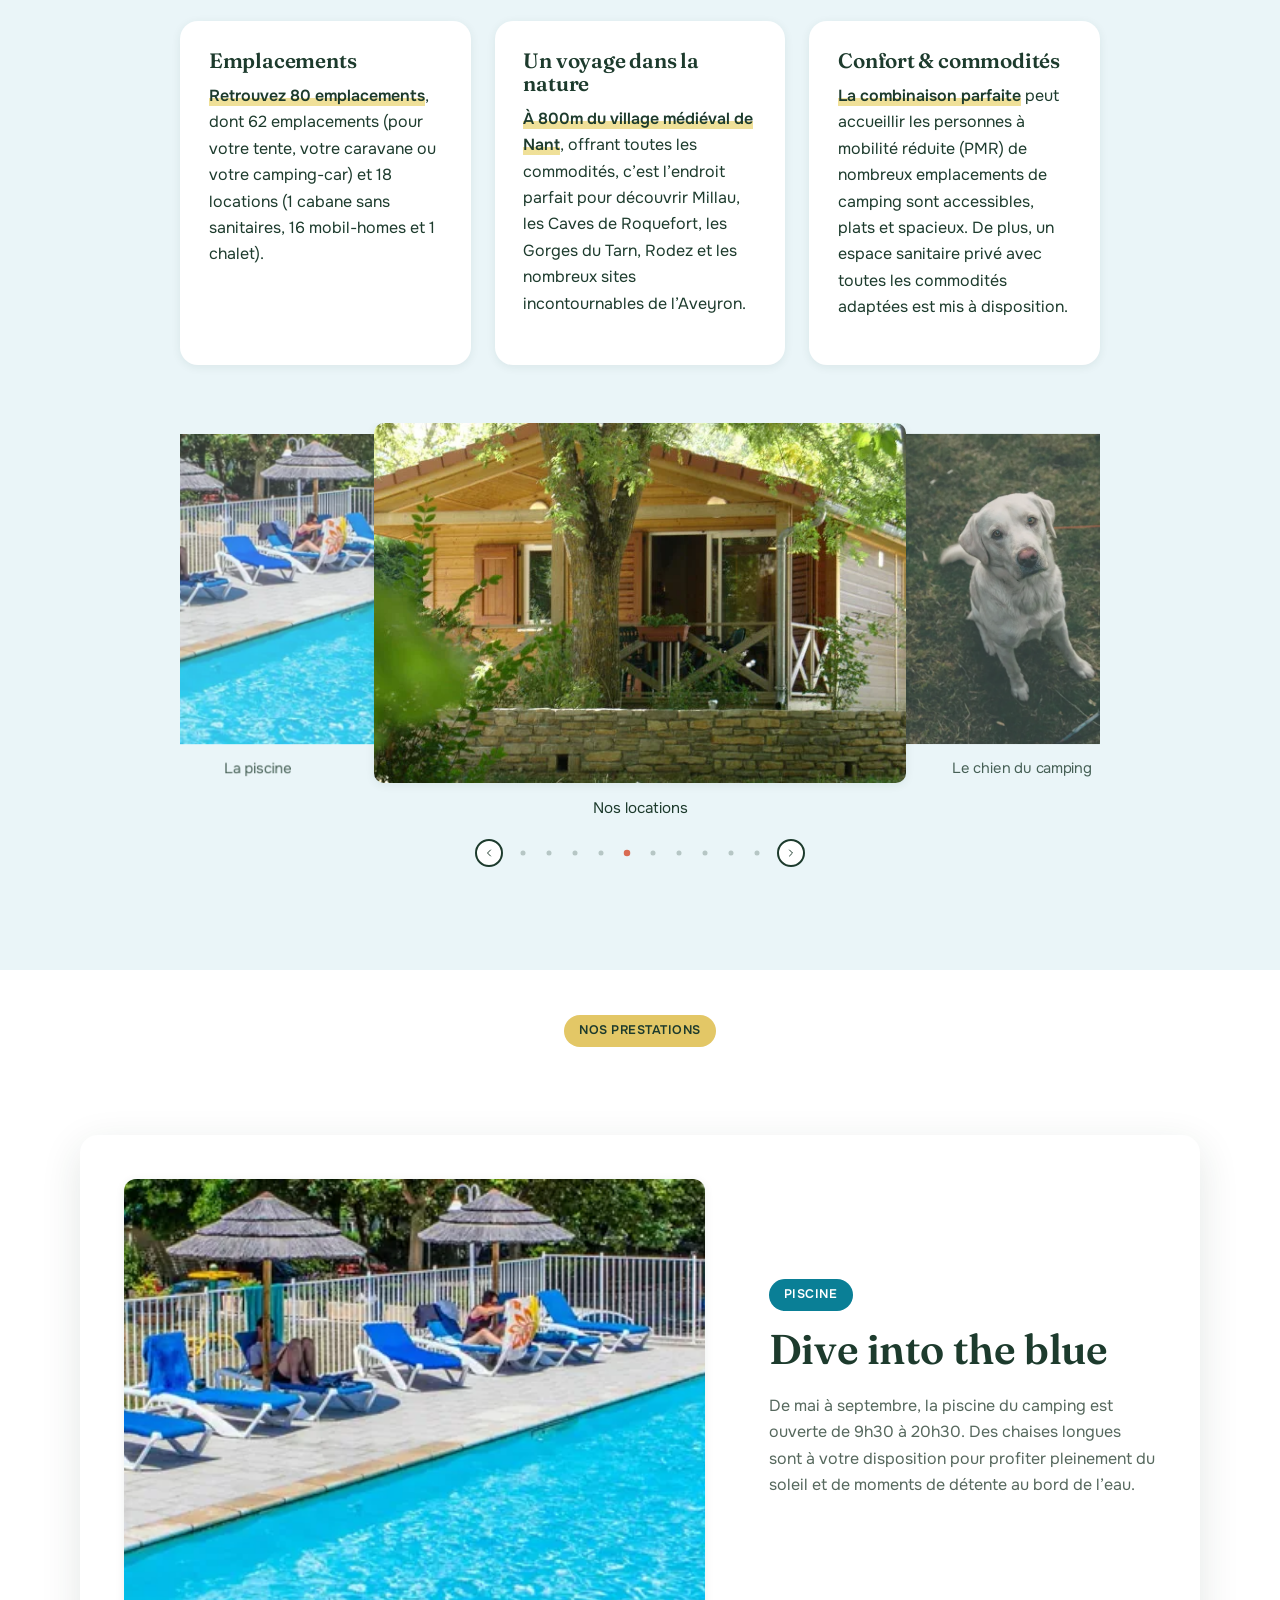
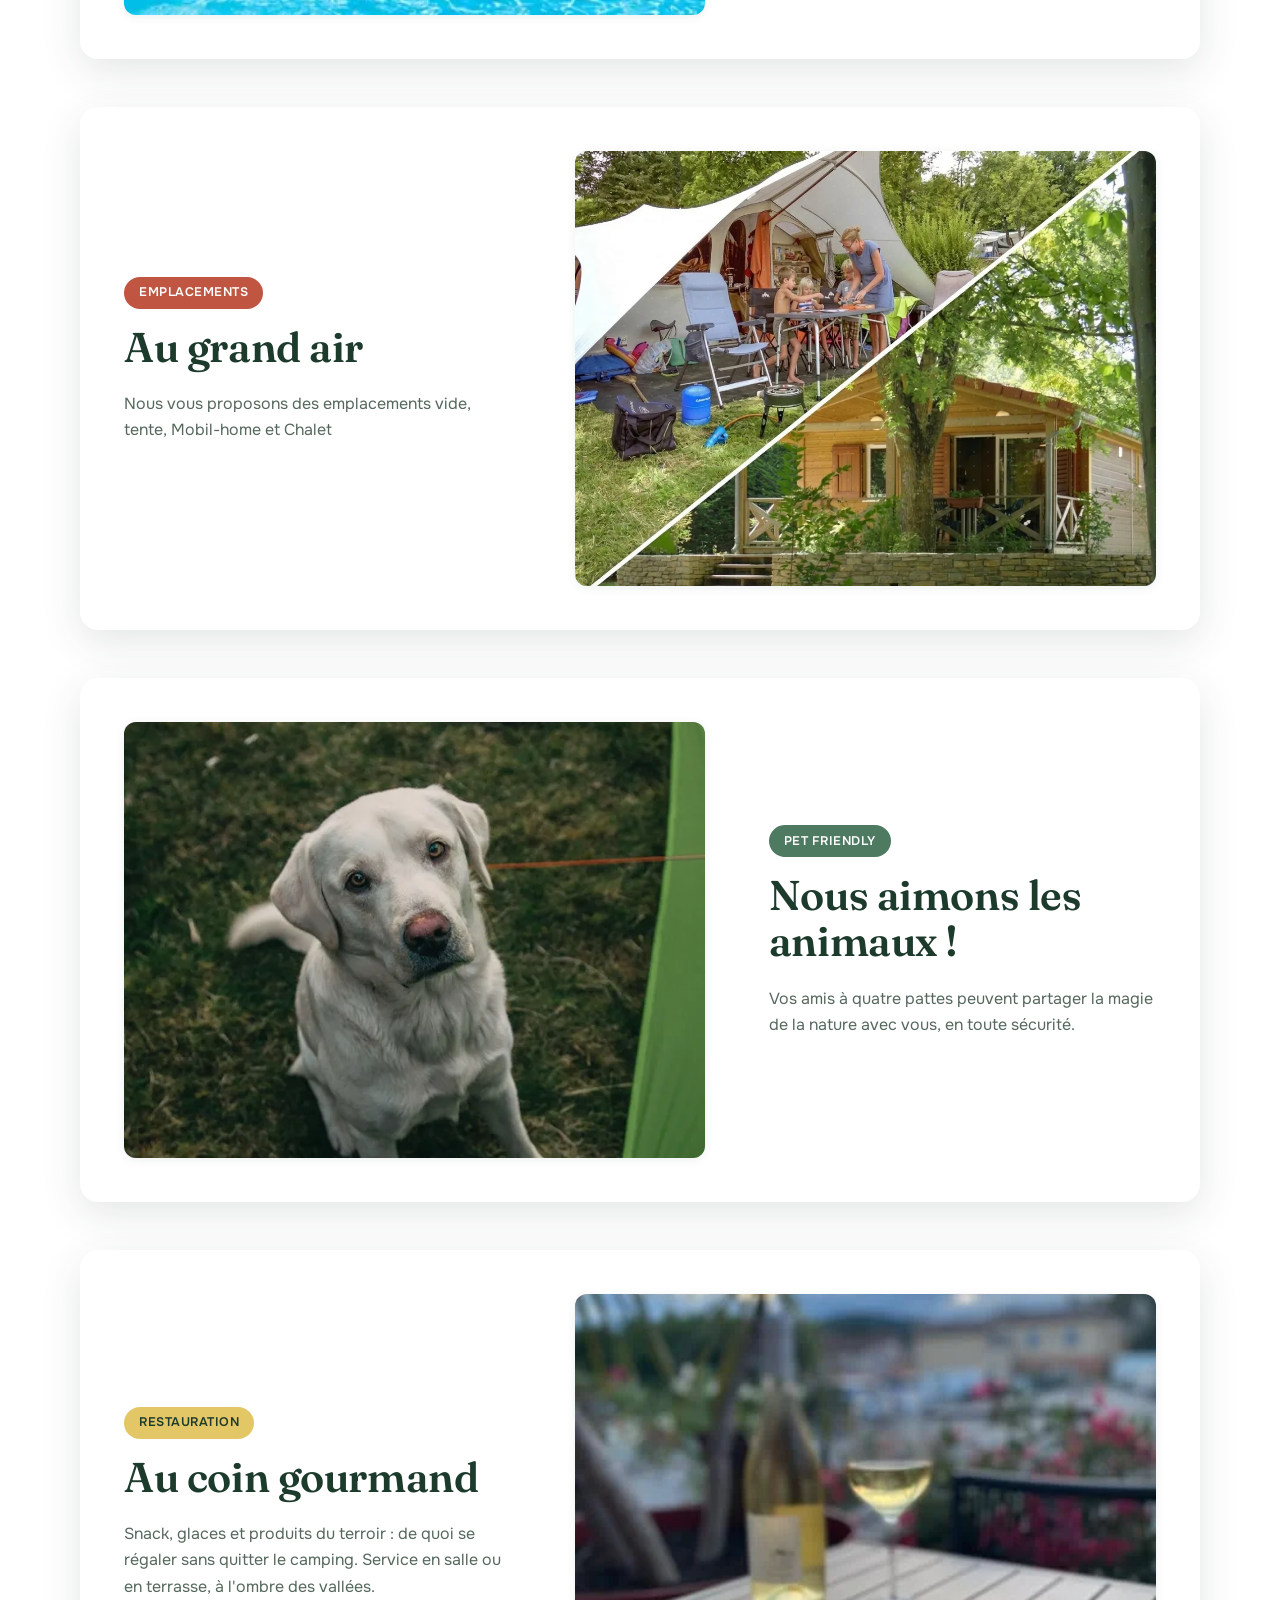
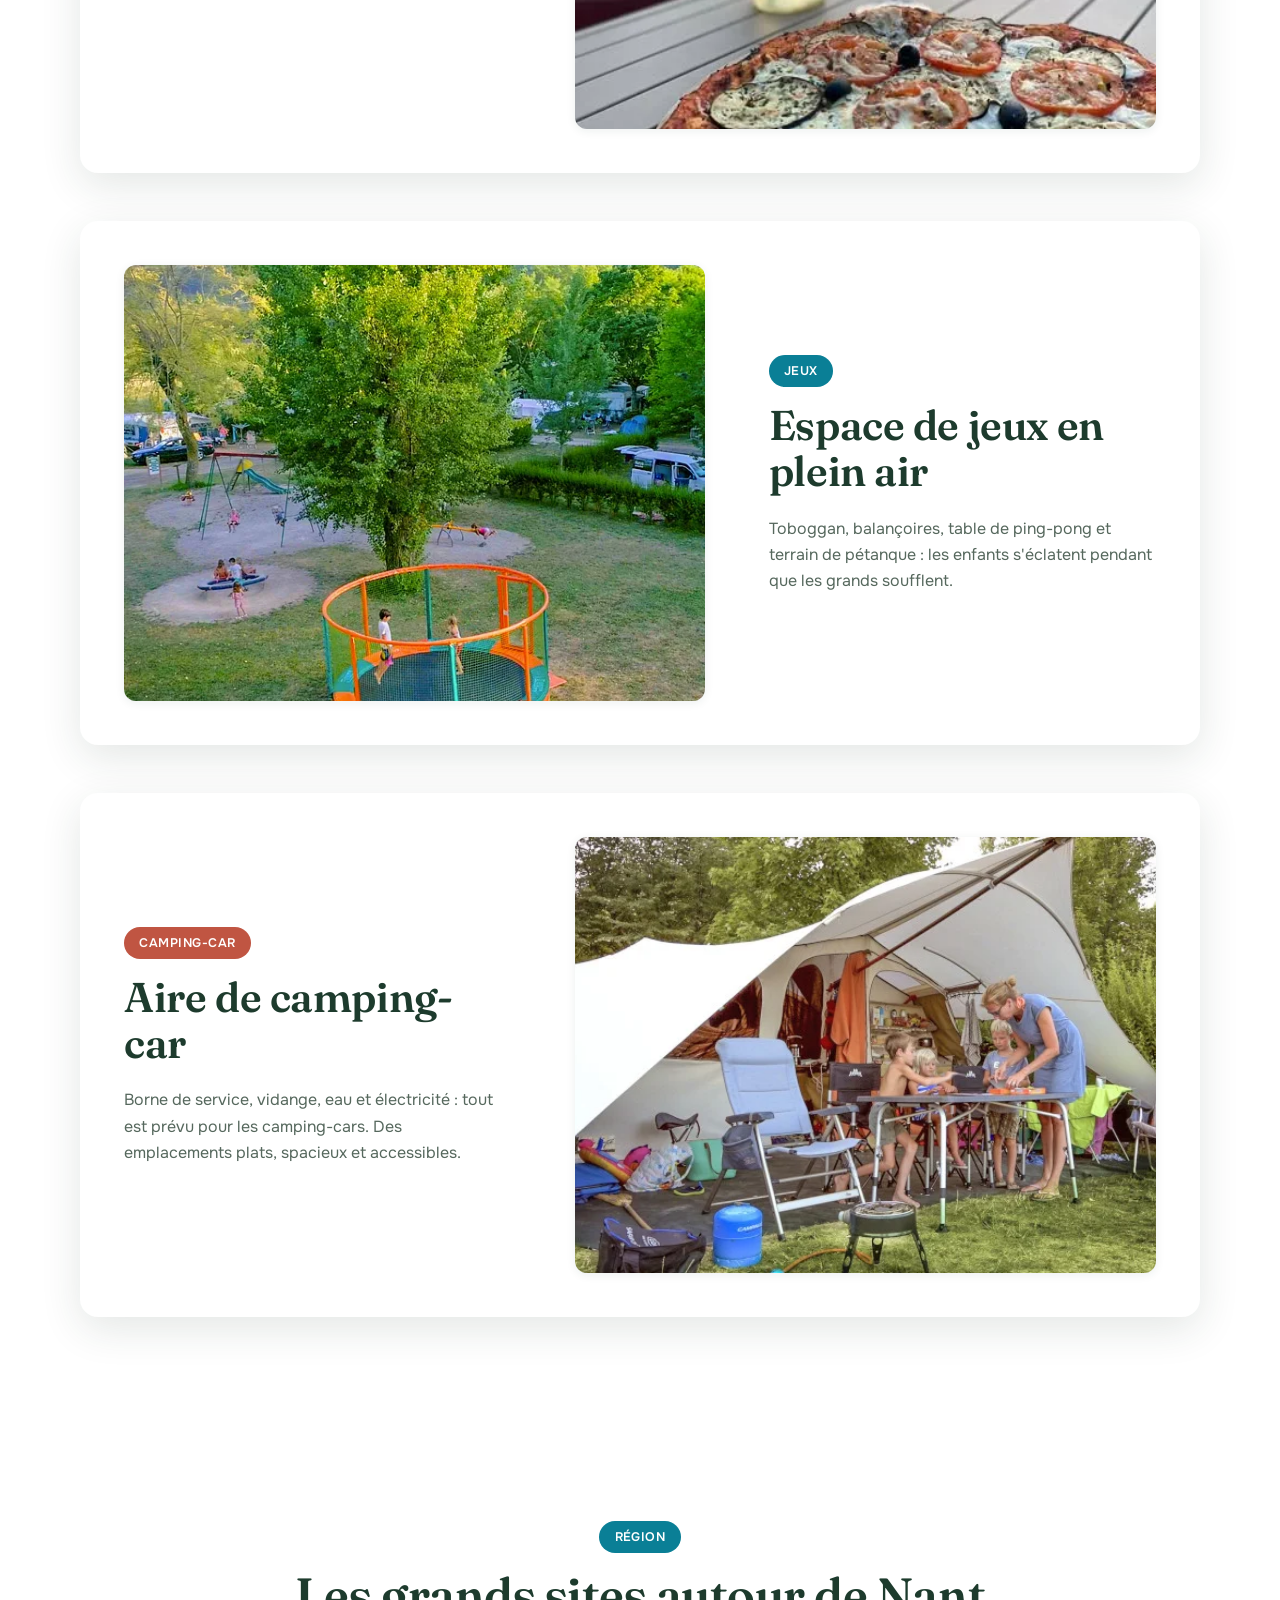
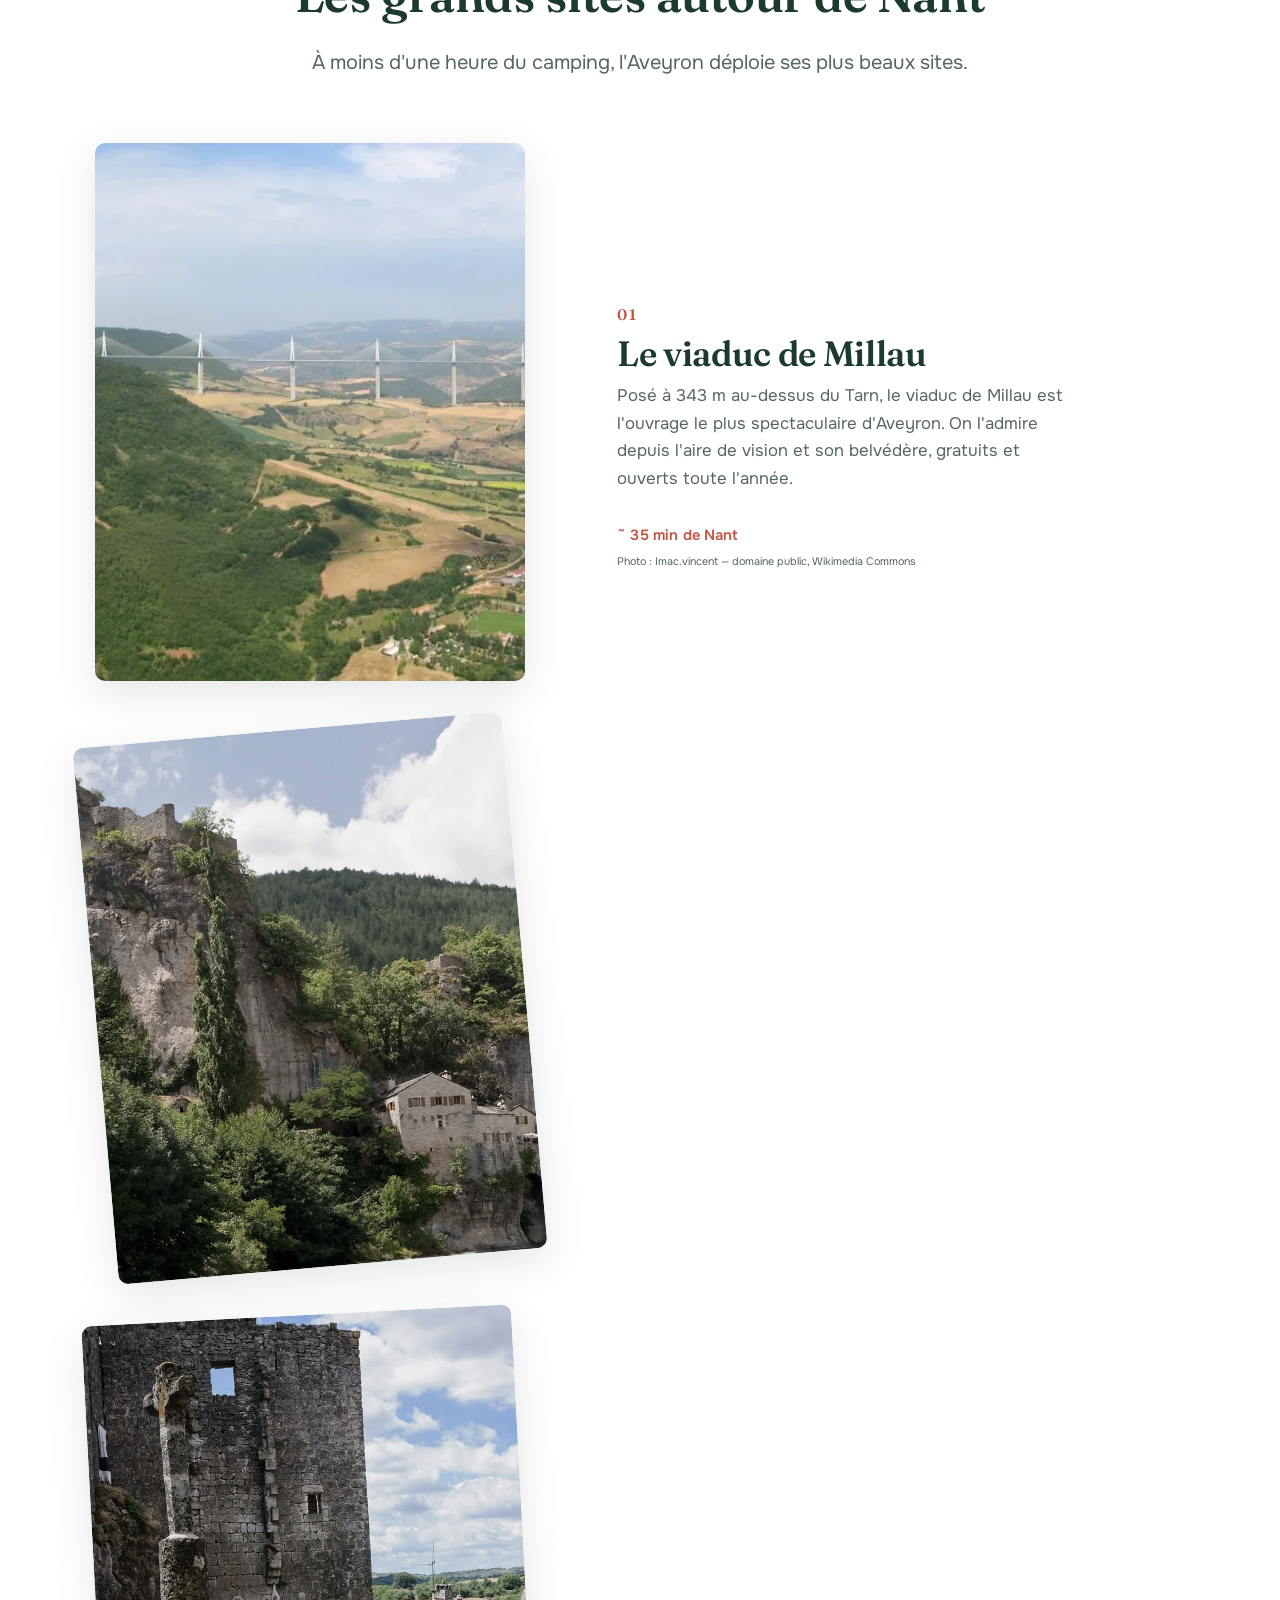
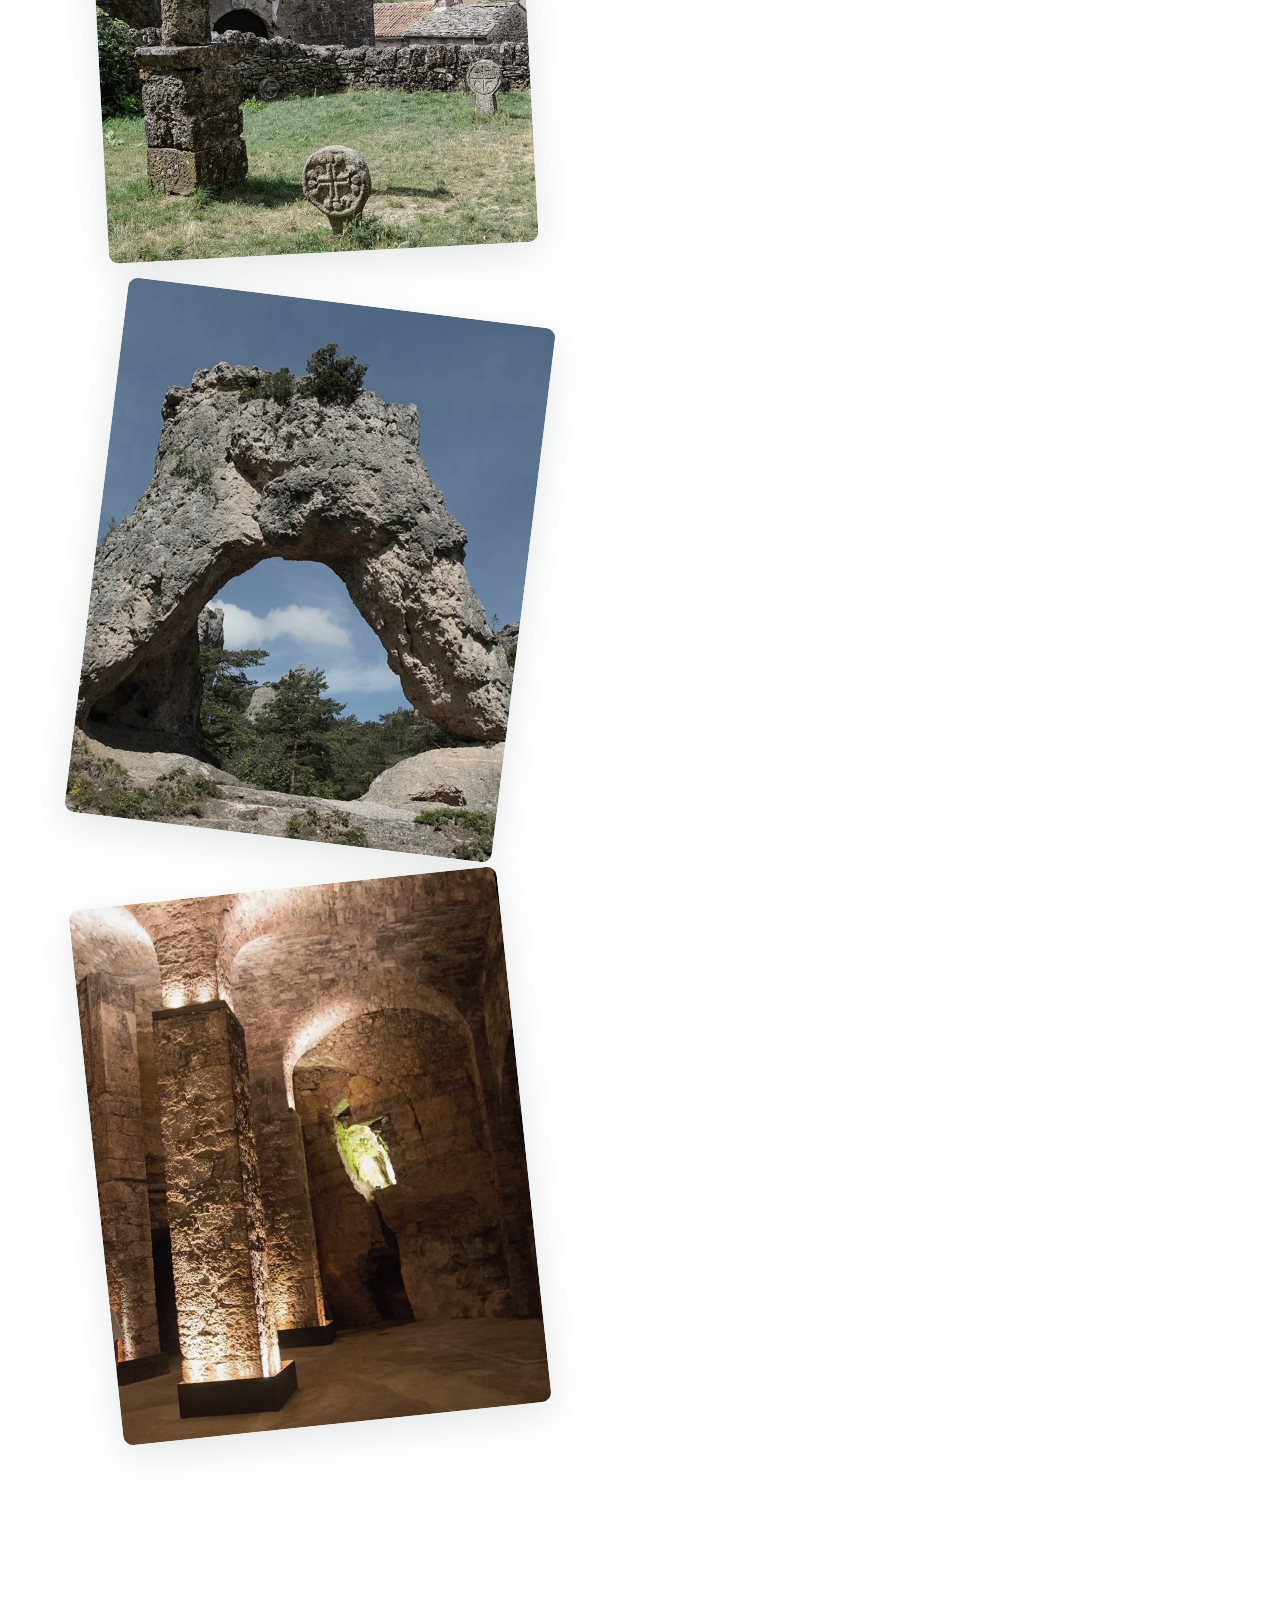
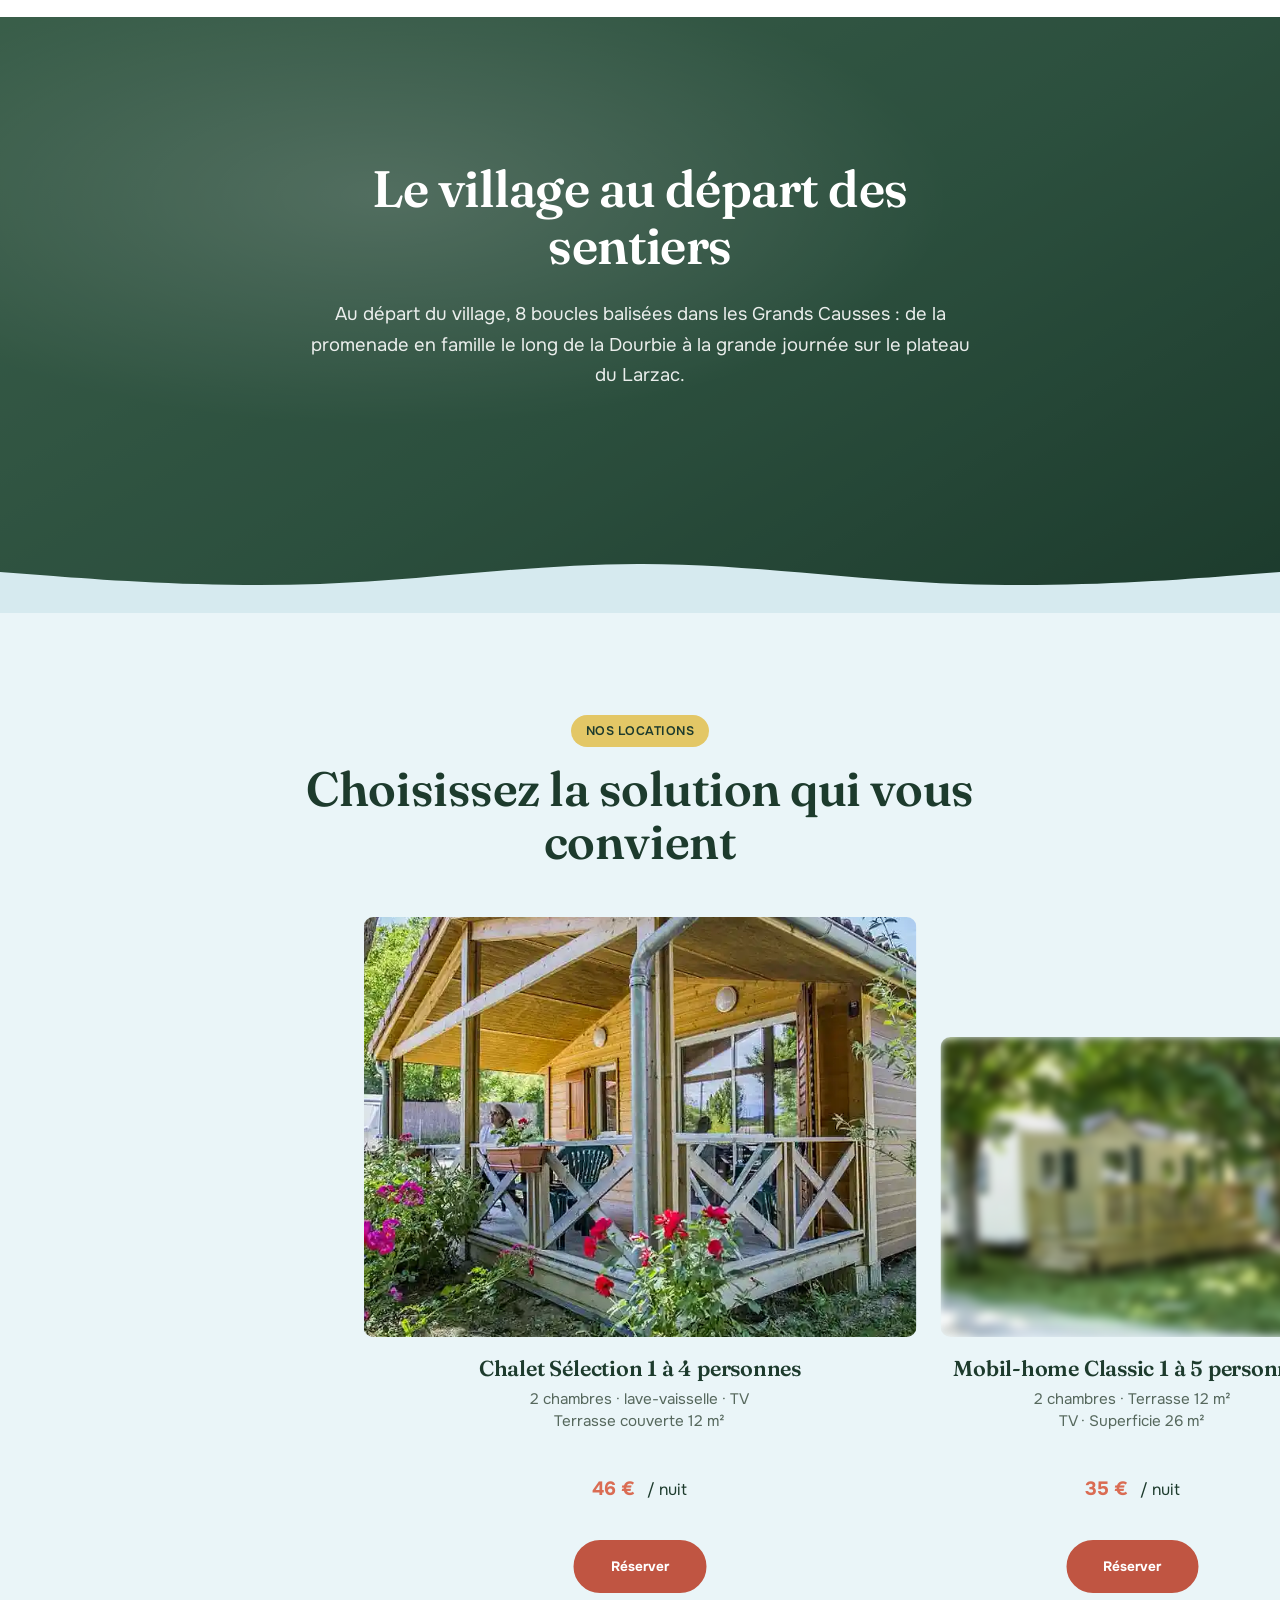
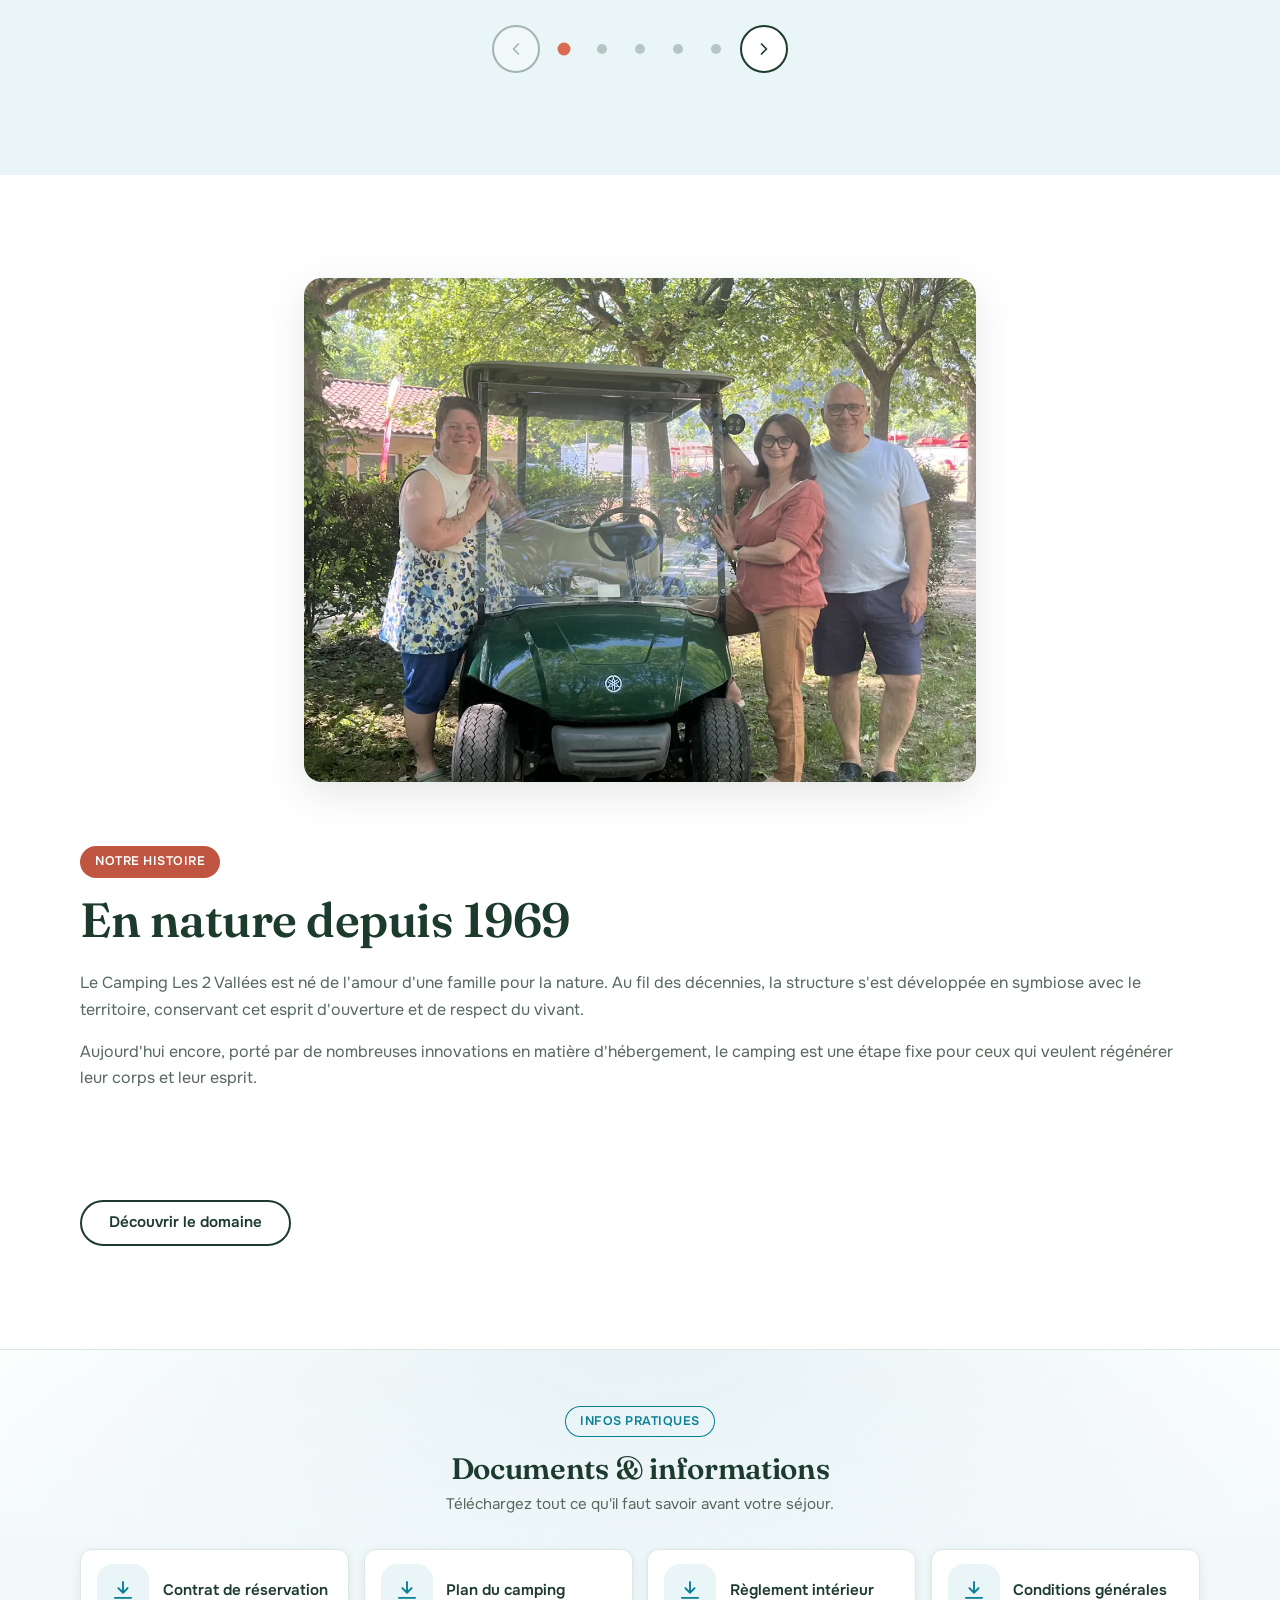
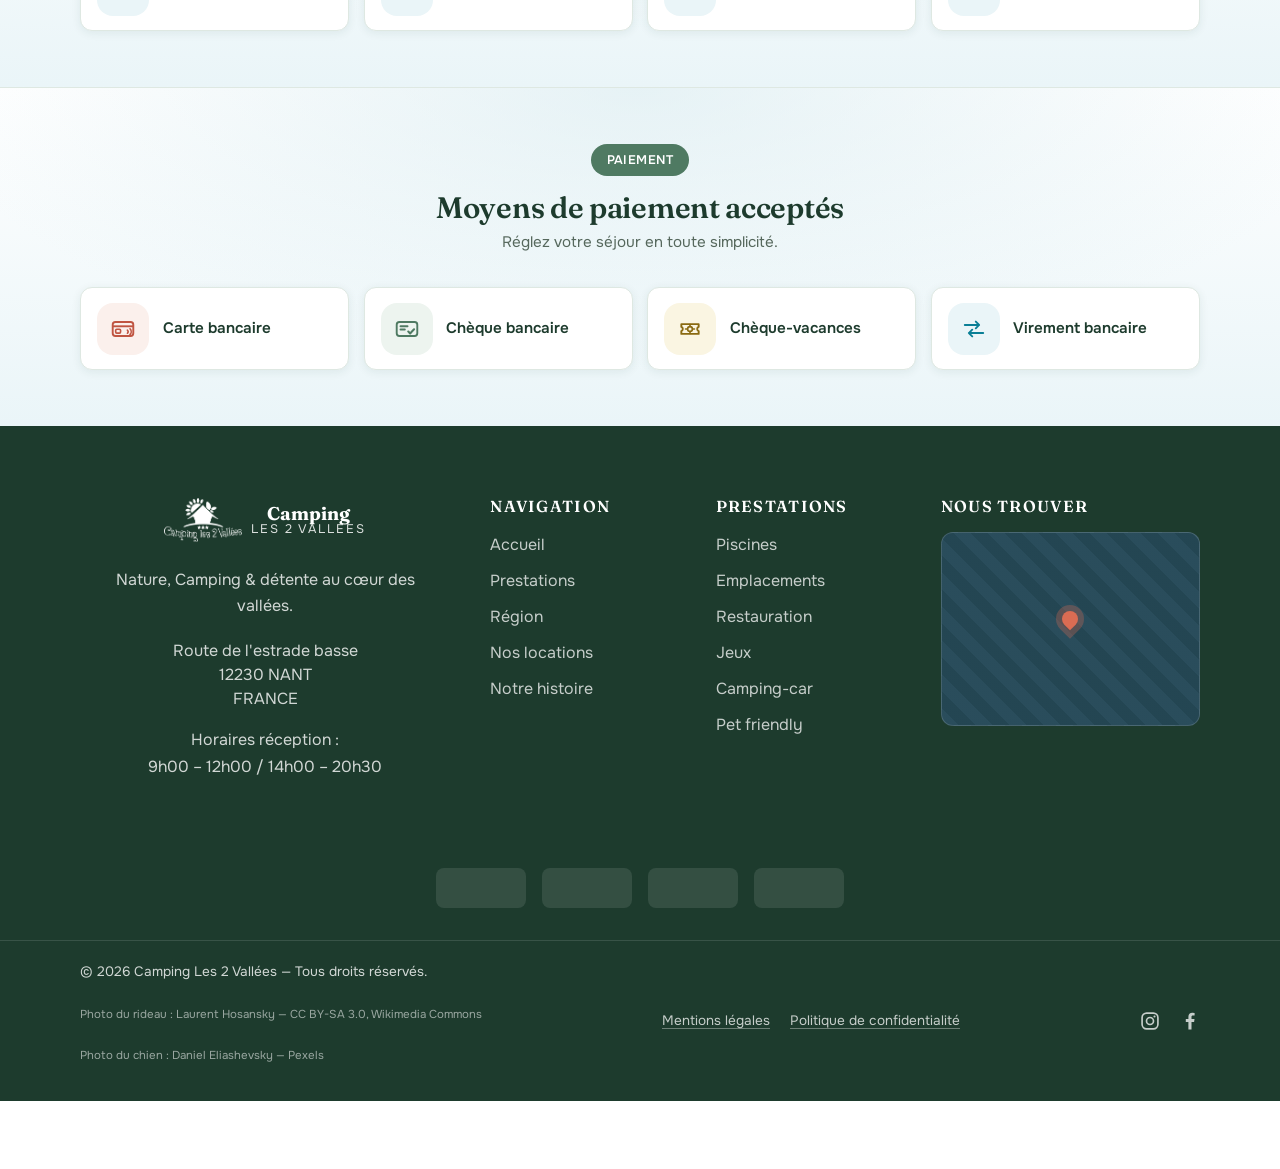
==== commit dc9da7bb: "2vallée final desktop" ====
--- a/index.html
+++ b/index.html
@@ -62,6 +62,202 @@
     </script>
   </head>
   <body data-i18n-page="home">
+    <!-- ===================== ÉCRAN DE CHARGEMENT =====================
+         Diorama camping qui se dessine (~3 s) + anneau de progression
+         (plein à 3,5 s), fondu de sortie à 4 s puis retrait du DOM.
+         Decoratif : aria-hidden. Masque si JS inactif (classe .js posée
+         dans le head). Caché via html:not(.js) dans style.css. -->
+    <div id="loader-screen" aria-hidden="true">
+      <div class="ring-wrap">
+
+        <!-- anneau de chargement : se remplit progressivement, plein 0.5s avant la disparition -->
+        <svg class="progress-ring" viewBox="0 0 440 440">
+          <circle class="progress-ring-bg" cx="220" cy="220" r="204"/>
+          <circle class="progress-ring-fill" cx="220" cy="220" r="204"/>
+        </svg>
+
+        <div class="stage" id="stage">
+          <div class="diorama" id="diorama">
+
+            <!-- ===== SOL / OMBRE ===== -->
+            <svg class="layer layer-floor" viewBox="0 0 500 460">
+              <defs>
+                <radialGradient id="floorGrad" cx="50%" cy="50%" r="50%">
+                  <stop offset="0%" stop-color="#000000" stop-opacity=".55"/>
+                  <stop offset="100%" stop-color="#000000" stop-opacity="0"/>
+                </radialGradient>
+              </defs>
+              <ellipse class="floor-disc" cx="250" cy="300" rx="190" ry="55"/>
+            </svg>
+
+            <!-- ===== CIEL : lune + étoiles ===== -->
+            <svg class="layer layer-sky" viewBox="0 0 500 460">
+              <path class="fill-moon" style="--i:0"
+                d="M 150 50
+                   C 126 50 107 69 107 93
+                   C 107 117 126 136 150 136
+                   C 132 128 119 112 119 93
+                   C 119 74 132 58 150 50 Z"/>
+              <g>
+                <path class="fill-star" style="--i:1" d="M 195 42 L199 54 L211 58 L199 62 L195 74 L191 62 L179 58 L191 54 Z"/>
+                <path class="fill-star" style="--i:2" d="M 252 27 L254 35 L262 37 L254 39 L252 47 L250 39 L242 37 L250 35 Z"/>
+                <path class="fill-star" style="--i:3" d="M 297 52 L300 62 L310 65 L300 68 L297 78 L294 68 L284 65 L294 62 Z"/>
+                <path class="fill-star" style="--i:4" d="M 333 33 L335 40 L342 42 L335 44 L333 51 L331 44 L324 42 L331 40 Z"/>
+                <path class="fill-star" style="--i:5" d="M 220 72 L222 79 L229 81 L222 83 L220 90 L218 83 L211 81 L218 79 Z"/>
+                <path class="fill-star" style="--i:6" d="M 272 76 L274 82 L280 84 L274 86 L272 92 L270 86 L264 84 L270 82 Z"/>
+                <path class="fill-star" style="--i:7" d="M 360 70 L361 75 L366 77 L361 79 L360 84 L359 79 L354 77 L359 75 Z"/>
+                <path class="fill-star" style="--i:8" d="M 175 95 L176 100 L181 102 L176 104 L175 109 L174 104 L169 102 L174 100 Z"/>
+              </g>
+            </svg>
+
+            <!-- ===== SAPINS ===== -->
+            <svg class="layer layer-trees" viewBox="0 0 500 460">
+              <defs>
+                <linearGradient id="treeGrad" x1="0" y1="0" x2="1" y2="1">
+                  <stop offset="0%" stop-color="#3a3a3a"/>
+                  <stop offset="100%" stop-color="#111111"/>
+                </linearGradient>
+              </defs>
+
+              <!-- gauche -->
+              <g class="stroke">
+                <polygon style="--i:0" class="fill-shade" fill="url(#treeGrad)" points="68,203 36,254 100,254"/>
+                <polygon style="--i:1" class="fill-shade" fill="url(#treeGrad)" points="68,177 32,228 104,228"/>
+                <polygon style="--i:2" class="fill-shade" fill="url(#treeGrad)" points="68,151 42,197 94,197"/>
+                <line     style="--i:3" x1="68" y1="254" x2="68" y2="280"/>
+              </g>
+
+              <!-- droite -->
+              <g class="stroke">
+                <polygon style="--i:4" class="fill-shade" fill="url(#treeGrad)" points="432,197 398,250 466,250"/>
+                <polygon style="--i:5" class="fill-shade" fill="url(#treeGrad)" points="432,170 392,224 472,224"/>
+                <polygon style="--i:6" class="fill-shade" fill="url(#treeGrad)" points="432,146 402,192 462,192"/>
+                <line     style="--i:7" x1="432" y1="250" x2="432" y2="280"/>
+              </g>
+            </svg>
+
+            <!-- ===== TENTE TRIANGULAIRE (perspective 3/4) =====
+                 Se dessine entièrement sur les 3 premières secondes. -->
+            <svg class="layer layer-tent" viewBox="0 0 500 460">
+              <defs>
+                <linearGradient id="tentGrad" x1="0" y1="0" x2="1" y2="0">
+                  <stop offset="0%"  stop-color="#e9e9e9"/>
+                  <stop offset="45%" stop-color="#ffffff"/>
+                  <stop offset="100%" stop-color="#cfcfcf"/>
+                </linearGradient>
+                <linearGradient id="flapGrad" x1="0" y1="0" x2="0" y2="1">
+                  <stop offset="0%"  stop-color="#d8d8d8"/>
+                  <stop offset="100%" stop-color="#bdbdbd"/>
+                </linearGradient>
+                <linearGradient id="tentSideGrad" x1="0" y1="0" x2="1" y2="0.3">
+                  <stop offset="0%"  stop-color="#b9b9b9"/>
+                  <stop offset="100%" stop-color="#8f8f8f"/>
+                </linearGradient>
+              </defs>
+
+              <!-- 0s – .66s : silhouette triangulaire principale -->
+              <path class="stroke" d="M160,300 L250,120 L340,300 Z"
+                style="animation-duration:.66s; animation-delay:0s"/>
+              <path class="fill-shade" fill="url(#tentGrad)" d="M160,300 L250,120 L340,300 Z"
+                style="animation-duration:.36s; animation-delay:.48s"/>
+
+              <!-- .78s – 1.14s : triangle d'entrée (porte) -->
+              <path class="stroke" d="M215,300 L250,165 L285,300 Z"
+                style="animation-duration:.36s; animation-delay:.78s"/>
+              <path class="fill-shade" fill="url(#flapGrad)" d="M215,300 L250,165 L285,300 Z"
+                style="animation-duration:.3s; animation-delay:1.02s"/>
+
+              <!-- .96s – 1.2s : mât central -->
+              <path class="stroke-thin" d="M250,120 L250,300"
+                style="animation-duration:.24s; animation-delay:.96s"/>
+
+              <!-- 1.14s – 1.5s : bord zigzag de la toile de porte -->
+              <path class="stroke-thin"
+                d="M215,300 L223,312 L231,300 L239,312 L247,300 L255,312 L263,300 L271,312 L279,300 L285,312"
+                style="animation-duration:.36s; animation-delay:1.14s"/>
+
+              <!-- 1.5s – 2.16s : pan latéral (extrusion en profondeur) -->
+              <path class="stroke-thin" d="M250,120 L340,300 L410,265 L320,85 Z"
+                style="animation-duration:.6s; animation-delay:1.5s"/>
+              <path class="fill-shade" fill="url(#tentSideGrad)" d="M250,120 L340,300 L410,265 L320,85 Z"
+                style="animation-duration:.36s; animation-delay:1.8s"/>
+
+              <!-- 1.56s – 1.8s : arête de faîtage vers la profondeur -->
+              <path class="stroke" d="M250,120 L320,85"
+                style="animation-duration:.24s; animation-delay:1.56s"/>
+              <!-- 1.98s – 2.22s : arête de sol côté profondeur -->
+              <path class="stroke-thin" d="M340,300 L410,265"
+                style="animation-duration:.24s; animation-delay:1.98s"/>
+
+              <!-- 2.28s – 2.94s : haubans et piquets -->
+              <path class="stroke-thin" d="M160,300 L120,325"
+                style="animation-duration:.18s; animation-delay:2.28s"/>
+              <circle class="fill-ink" cx="120" cy="325" r="4"
+                style="animation-duration:.12s; animation-delay:2.46s"/>
+
+              <path class="stroke-thin" d="M340,300 L380,325"
+                style="animation-duration:.18s; animation-delay:2.37s"/>
+              <circle class="fill-ink" cx="380" cy="325" r="4"
+                style="animation-duration:.12s; animation-delay:2.55s"/>
+
+              <path class="stroke-thin" d="M410,265 L448,290"
+                style="animation-duration:.18s; animation-delay:2.64s"/>
+              <circle class="fill-ink" cx="448" cy="290" r="4"
+                style="animation-duration:.12s; animation-delay:2.82s"/>
+            </svg>
+
+            <!-- ===== FEU DE CAMP ===== -->
+            <svg class="layer layer-fire" viewBox="0 0 500 460">
+              <defs>
+                <linearGradient id="flameGrad" x1="0" y1="1" x2="0" y2="0">
+                  <stop offset="0%"  stop-color="#ff5a1f"/>
+                  <stop offset="55%" stop-color="#ffb02e"/>
+                  <stop offset="100%" stop-color="#ffe9b0"/>
+                </linearGradient>
+                <linearGradient id="flameGrad2" x1="0" y1="1" x2="0" y2="0">
+                  <stop offset="0%"  stop-color="#ff5a1f"/>
+                  <stop offset="60%" stop-color="#ffcf4d"/>
+                  <stop offset="100%" stop-color="#fff3c4"/>
+                </linearGradient>
+              </defs>
+
+              <!-- buches croisées : 2.0s – 2.49s -->
+              <g class="stroke-thin">
+                <line x1="148" y1="331" x2="206" y2="347" style="animation-duration:.25s; animation-delay:2s"/>
+                <line x1="148" y1="347" x2="206" y2="331" style="animation-duration:.25s; animation-delay:2.08s"/>
+                <line x1="160" y1="334" x2="170" y2="337" style="animation-duration:.2s;  animation-delay:2.16s"/>
+                <line x1="184" y1="340" x2="194" y2="343" style="animation-duration:.2s;  animation-delay:2.24s"/>
+              </g>
+
+              <!-- flammes : 2.3s – 2.85s -->
+              <path class="fill-shade" fill="url(#flameGrad)" style="animation-duration:.25s; animation-delay:2.4s"
+                d="M 177 336 C 164 320 167 304 178 293 C 174 307 183 311 187 301 C 193 314 189 327 177 336 Z"/>
+              <path class="stroke-thin" style="animation-duration:.3s; animation-delay:2.3s"
+                d="M 177 336 C 164 320 167 304 178 293 C 174 307 183 311 187 301 C 193 314 189 327 177 336 Z"/>
+
+              <path class="fill-shade" fill="url(#flameGrad2)" style="animation-duration:.25s; animation-delay:2.5s"
+                d="M 159 334 C 151 323 154 312 162 306 C 159 315 164 318 167 311 C 171 320 168 329 159 334 Z"/>
+              <path class="stroke-thin" style="animation-duration:.3s; animation-delay:2.4s"
+                d="M 159 334 C 151 323 154 312 162 306 C 159 315 164 318 167 311 C 171 320 168 329 159 334 Z"/>
+
+              <path class="fill-shade" fill="url(#flameGrad2)" style="animation-duration:.25s; animation-delay:2.6s"
+                d="M 196 334 C 188 323 191 312 198 306 C 196 315 200 318 203 311 C 207 320 204 329 196 334 Z"/>
+              <path class="stroke-thin" style="animation-duration:.3s; animation-delay:2.5s"
+                d="M 196 334 C 188 323 191 312 198 306 C 196 315 200 318 203 311 C 207 320 204 329 196 334 Z"/>
+
+              <!-- étincelles : brève volée unique, 2.6s – 3.0s, puis plus rien ne bouge -->
+              <circle class="spark" cx="170" cy="310" r="2.4" style="animation-delay:2.6s"/>
+              <circle class="spark" cx="182" cy="305" r="2"   style="animation-delay:2.7s"/>
+              <circle class="spark" cx="190" cy="312" r="2.6" style="animation-delay:2.8s"/>
+              <circle class="spark" cx="176" cy="300" r="1.8" style="animation-delay:2.9s"/>
+            </svg>
+
+          </div>
+        </div>
+
+      </div>
+    </div>
+
     <!-- ===================== SPRITE SVG =====================
          Les glyphes Instagram et Facebook, définis une seule fois et repris
          par <use> à tous les endroits où ils servent : le panneau social du
--- a/css/style.css
+++ b/css/style.css
@@ -2249,19 +2249,33 @@
   gap: 0.875rem;
 }
 .slider__dots button {
+  /* Cible tactile 24x24 (audit Lighthouse "targets-size") ;
+     le point visible de 10px est dessine en ::before centre. */
+  position: relative;
+  width: 24px;
+  height: 24px;
+  padding: 0;
+  border: 0;
+  border-radius: 50%;
+  background: transparent;
+}
+.slider__dots button::before {
+  content: "";
+  position: absolute;
+  top: 50%;
+  left: 50%;
   width: 10px;
   height: 10px;
-  padding: 0;
-  border: 0;
+  transform: translate(-50%, -50%);
   border-radius: 50%;
   background: rgba(29, 59, 45, 0.25);
   transition:
     background var(--speed) var(--ease),
     transform var(--speed) var(--ease);
 }
-.slider__dots button.is-active {
+.slider__dots button.is-active::before {
   background: var(--terracotta);
-  transform: scale(1.3);
+  transform: translate(-50%, -50%) scale(1.3);
 }
 
 /* ---------- 18. Histoire ---------- */
@@ -3792,7 +3806,6 @@
     transition-delay: 0s !important;
   }
 }
-}
 
 /* ---------- 26b. Accessibilité : transparence réduite ----------
    Désactive le flou décoratif pour les utilisateurs qui préfèrent
@@ -4229,7 +4242,10 @@
     margin 0.3s ease,
     opacity var(--speed) var(--ease),
     transform 0.3s var(--ease);
-  opacity: 0.55;
+  /* 0.55 ne laissait passer que ~2.4:1 de contraste à la légende une fois
+     l'opacité mélangée au fond (échec Lighthouse). 0.8 + légende en --ink
+     = ~6.2:1 sur slide inactive, 11:1 sur l'active. */
+  opacity: 0.8;
   transform: scale(0.97);
   transform-origin: center bottom;
 }
@@ -4250,7 +4266,9 @@
   padding: 0.8rem 0.5rem 0;
   min-height: 2.4rem; /* légende toujours sur une ligne : hauteur stable */
   text-align: center;
-  color: var(--muted);
+  /* --muted (5.35:1 seul) tombait sous 4.5:1 une fois l'opacité de la
+     carte inactive mêlée au fond. --ink tient 6.2:1 atténué à 0.8. */
+  color: var(--ink);
   font-size: 0.95rem;
 }
 
@@ -4343,14 +4361,18 @@
    grandit plus au changement de photo et la nav ne saute donc plus. */
 .camping__nav {
   width: fit-content;
+  max-width: 100%;
   margin: 1rem auto 0;
   gap: 0.5rem;
-}
-
-/* Compactage −50% : flèches 28px (mini HIG 28×28 au lieu de 44 par
-   défaut — la zone tactile est rattrapée par un ::after invisible),
-   pastilles 5px et pas resserré. La nav passe d'environ 338px (10
-   pastilles) à environ 167px. */
+  flex-wrap: wrap; /* pastilles 24x24 : passe a la ligne sur tres petit ecran */
+}
+
+/* Compactage : fleches 28px (mini HIG 28x28 au lieu de 44 par
+   defaut — la zone tactile est rattrapee par un ::after invisible).
+   Pastilles : bouton 24x24 transparent (cible tactile minimale
+   exigee par Lighthouse "targets-size"), point visible de 5px dessine
+   en ::before centre ; pas resserre a 2px pour rester compact.
+   La nav passe d'environ 338px (10 pastilles) a environ 296px. */
 .camping__nav .slider__arrow {
   position: relative;
   width: 28px;
@@ -4361,15 +4383,277 @@
   height: 14px;
 }
 .camping__nav .slider__arrow::after {
-  /* Zone tactile 44×44 dès desktop, toujours ≥ 28 (HIG accessibility) */
+  /* Zone tactile 44x44 des desktop, toujours >= 28 (HIG accessibility) */
   content: "";
   position: absolute;
   inset: -8px;
 }
 .camping__nav .slider__dots {
-  gap: 0.3125rem;
+  gap: 0.125rem;
 }
 .camping__nav .slider__dots button {
+  width: 24px;
+  height: 24px;
+}
+.camping__nav .slider__dots button::before {
   width: 5px;
   height: 5px;
 }
+.camping__nav .slider__dots button.is-active::before {
+  transform: translate(-50%, -50%) scale(1.3);
+}
+
+/* ============================================================
+   ÉCRAN DE CHARGEMENT (overlay plein écran, index uniquement)
+   Diorama camping dessiné en ~3 s + anneau de progression plein
+   à 3,5 s, fondu de sortie à 4 s (temporisation dans script.js).
+   Masqué si JS inactif : le head pose la classe .js sur <html>.
+   ============================================================ */
+html:not(.js) #loader-screen {
+  display: none;
+}
+
+#loader-screen {
+  position: fixed;
+  inset: 0;
+  z-index: 9999;
+  display: flex;
+  flex-direction: column;
+  align-items: center;
+  justify-content: center;
+  background: radial-gradient(circle at 50% 20%, var(--forest) 0%, var(--forest-2) 90%);
+  transition: opacity 0.6s ease, visibility 0.6s ease;
+  opacity: 1;
+  visibility: visible;
+}
+
+/* classe ajoutée en JS après 4 secondes : fait disparaître le loader */
+#loader-screen.loader-hide {
+  opacity: 0;
+  visibility: hidden;
+  pointer-events: none;
+}
+
+#loader-screen .ring-wrap {
+  position: relative;
+  width: 440px;
+  height: 440px;
+  max-width: 90vw;
+  max-height: 70vh;
+  display: flex;
+  align-items: center;
+  justify-content: center;
+}
+
+#loader-screen .progress-ring {
+  position: absolute;
+  inset: 0;
+  width: 100%;
+  height: 100%;
+  transform: rotate(-90deg); /* démarre à midi */
+}
+#loader-screen .progress-ring-bg {
+  fill: none;
+  stroke: rgba(255, 255, 255, 0.15);
+  stroke-width: 8;
+}
+#loader-screen .progress-ring-fill {
+  fill: none;
+  stroke: var(--terracotta);
+  stroke-width: 8;
+  stroke-linecap: round;
+  stroke-dasharray: 1282; /* circonférence du cercle (r=204) */
+  stroke-dashoffset: 1282;
+  filter: drop-shadow(0 0 5px rgba(218, 108, 83, 0.6));
+  /* se remplit tout au long du loader, terminé 0.5s avant sa disparition
+     (disparition à 4s -> anneau plein à 3.5s) */
+  animation: loaderRingFill 3.5s linear forwards;
+}
+@keyframes loaderRingFill {
+  to {
+    stroke-dashoffset: 0;
+  }
+}
+
+#loader-screen .stage {
+  width: 340px;
+  height: 340px;
+  max-width: 70vw;
+  max-height: 55vh;
+  perspective: 1300px;
+}
+#loader-screen .diorama {
+  position: relative;
+  width: 100%;
+  height: 100%;
+  transform-style: preserve-3d;
+  transform: rotateX(16deg) rotateY(-12deg);
+  filter: drop-shadow(0 40px 35px rgba(0, 0, 0, 0.45));
+}
+#loader-screen .layer {
+  position: absolute;
+  inset: 0;
+  width: 100%;
+  height: 100%;
+  overflow: visible;
+}
+#loader-screen .layer-sky   { transform: translateZ(-110px); }
+#loader-screen .layer-trees { transform: translateZ(-55px); }
+#loader-screen .layer-tent  { transform: translateZ(0px); }
+#loader-screen .layer-fire  { transform: translateZ(45px); }
+#loader-screen .layer-floor {
+  transform: translateZ(-2px) rotateX(90deg) translateY(170px);
+  transform-origin: center;
+}
+
+#loader-screen .floor-disc {
+  fill: url(#floorGrad);
+}
+
+/* --- traits --- */
+#loader-screen .stroke {
+  fill: none;
+  stroke: #1a1a1a;
+  stroke-width: 6;
+  stroke-linecap: round;
+  stroke-linejoin: round;
+}
+#loader-screen .stroke-thin {
+  fill: none;
+  stroke: #1a1a1a;
+  stroke-width: 4;
+  stroke-linecap: round;
+  stroke-linejoin: round;
+}
+#loader-screen .fill-ink {
+  fill: #1a1a1a;
+  stroke: none;
+}
+
+/* --- animation de tracé (stroke) --- */
+#loader-screen .stroke,
+#loader-screen .stroke-thin {
+  stroke-dasharray: 1;
+  stroke-dashoffset: 1;
+  animation-name: loaderDraw;
+  animation-timing-function: ease;
+  animation-fill-mode: both;
+}
+@keyframes loaderDraw {
+  to {
+    stroke-dashoffset: 0;
+  }
+}
+
+/* --- animation d'apparition (remplissages) --- */
+#loader-screen .fill-ink,
+#loader-screen .fill-shade,
+#loader-screen .fill-moon,
+#loader-screen .fill-star {
+  fill-opacity: 0;
+  animation-name: loaderFillIn;
+  animation-timing-function: ease;
+  animation-fill-mode: both;
+}
+@keyframes loaderFillIn {
+  to {
+    fill-opacity: 1;
+  }
+}
+
+/* --- couleurs lune / étoiles --- */
+#loader-screen .fill-moon {
+  fill: #fdfdfd;
+  filter: drop-shadow(0 0 6px rgba(255, 255, 255, 0.35));
+}
+#loader-screen .fill-star {
+  fill: #ffd34d;
+}
+
+/* --- calendrier (dessin complet en ~3s, puis 1s de pause statique) --- */
+
+/* lune en premier, puis chaque étoile se colore l'une après l'autre */
+#loader-screen .layer-sky .fill-moon,
+#loader-screen .layer-sky .fill-star {
+  animation-duration: 0.3s;
+  animation-delay: calc(0.15s * var(--i, 0));
+}
+
+#loader-screen .layer-trees .stroke {
+  animation-duration: 0.66s;
+  animation-delay: calc(0.54s + 0.03s * var(--i, 0));
+}
+
+/* la tente et le feu ont leur minutage fixé directement sur chaque
+   élément dans le HTML afin de s'étaler sur les 3 premières secondes */
+
+#loader-screen .layer-floor .floor-disc {
+  fill-opacity: 0;
+  animation: loaderFadeFloor 1s ease forwards;
+  animation-delay: 0.1s;
+}
+@keyframes loaderFadeFloor {
+  to {
+    fill-opacity: 0.35;
+  }
+}
+
+/* --- étincelles du feu, volée unique après le dessin --- */
+#loader-screen .spark {
+  fill: #ffb347;
+  opacity: 0;
+  animation-name: loaderSpark;
+  animation-duration: 0.4s;
+  animation-iteration-count: 1;
+  animation-fill-mode: forwards;
+  animation-timing-function: ease-in;
+}
+@keyframes loaderSpark {
+  0% {
+    opacity: 0;
+    transform: translateY(0) scale(1);
+  }
+  10% {
+    opacity: 0.9;
+  }
+  80% {
+    opacity: 0.3;
+  }
+  100% {
+    opacity: 0;
+    transform: translateY(-55px) scale(0.3);
+  }
+}
+
+/* Accessibilité : sans animation, le diorama s'affiche d'un coup
+   (statique), l'anneau se remplit sans progresser visuellement et le
+   loader disparaît en fondu simple posé par script.js. */
+@media (prefers-reduced-motion: reduce) {
+  #loader-screen .stroke,
+  #loader-screen .stroke-thin {
+    animation: none;
+    stroke-dashoffset: 0;
+  }
+  #loader-screen .fill-ink,
+  #loader-screen .fill-shade,
+  #loader-screen .fill-moon,
+  #loader-screen .fill-star {
+    animation: none;
+    fill-opacity: 1;
+  }
+  #loader-screen .layer-floor .floor-disc {
+    animation: none;
+    fill-opacity: 0.35;
+  }
+  #loader-screen .spark {
+    animation: none;
+    opacity: 0;
+  }
+  #loader-screen .progress-ring-fill {
+    animation: none;
+    stroke-dashoffset: 0;
+  }
+  #loader-screen {
+    transition: opacity 0.3s ease, visibility 0.3s ease;
+  }
+}
